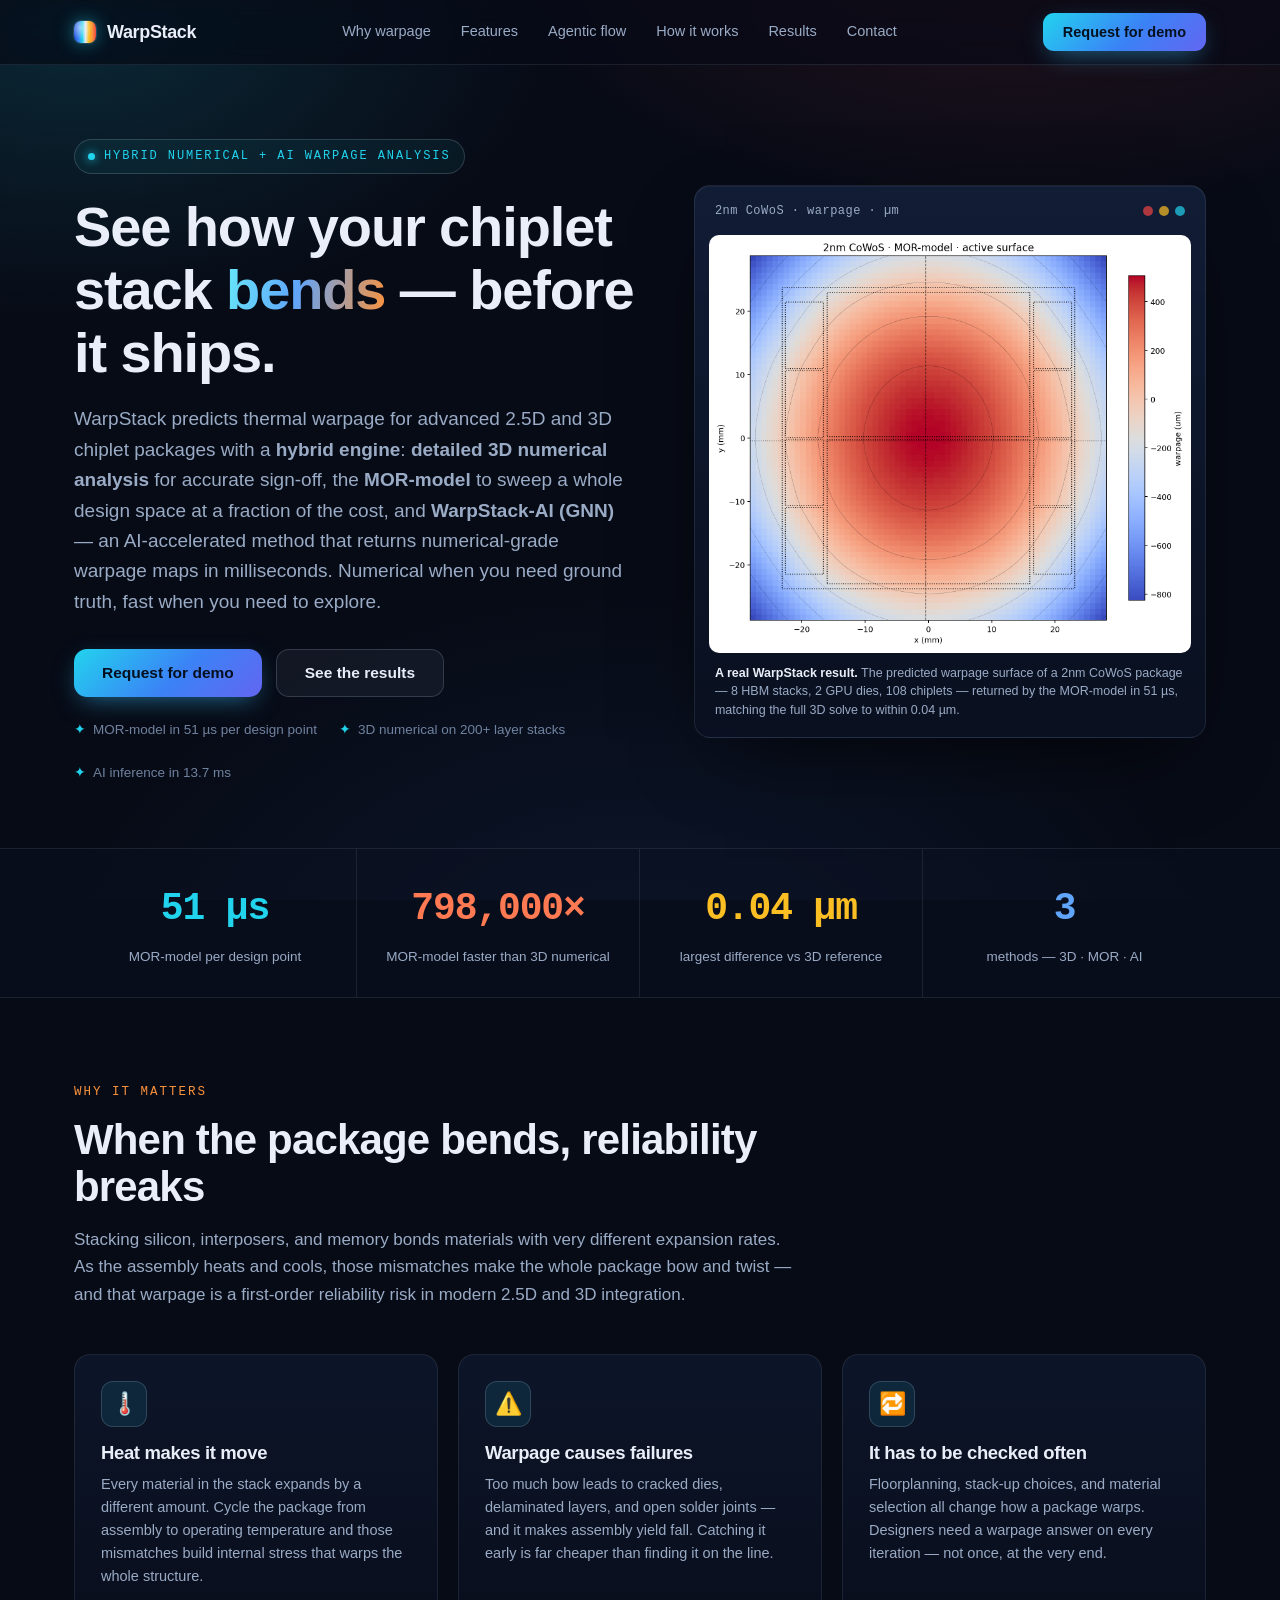
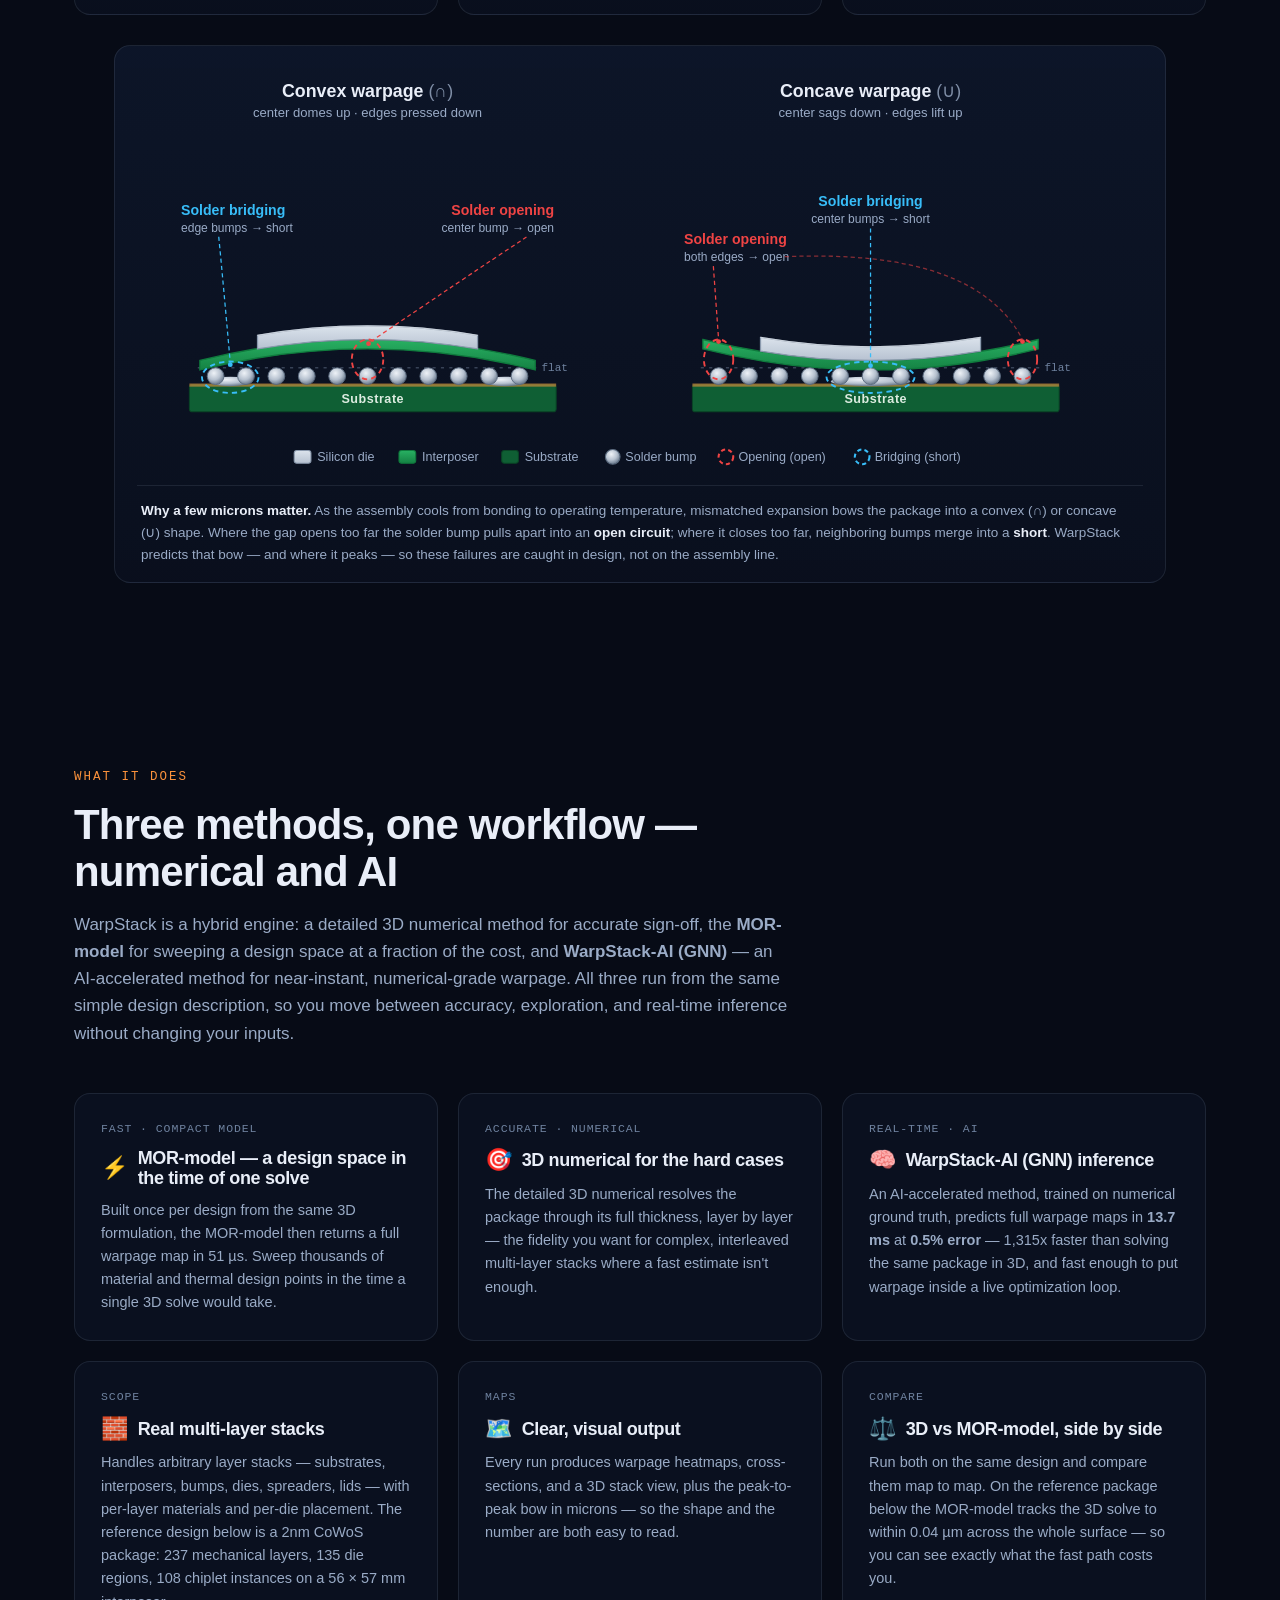
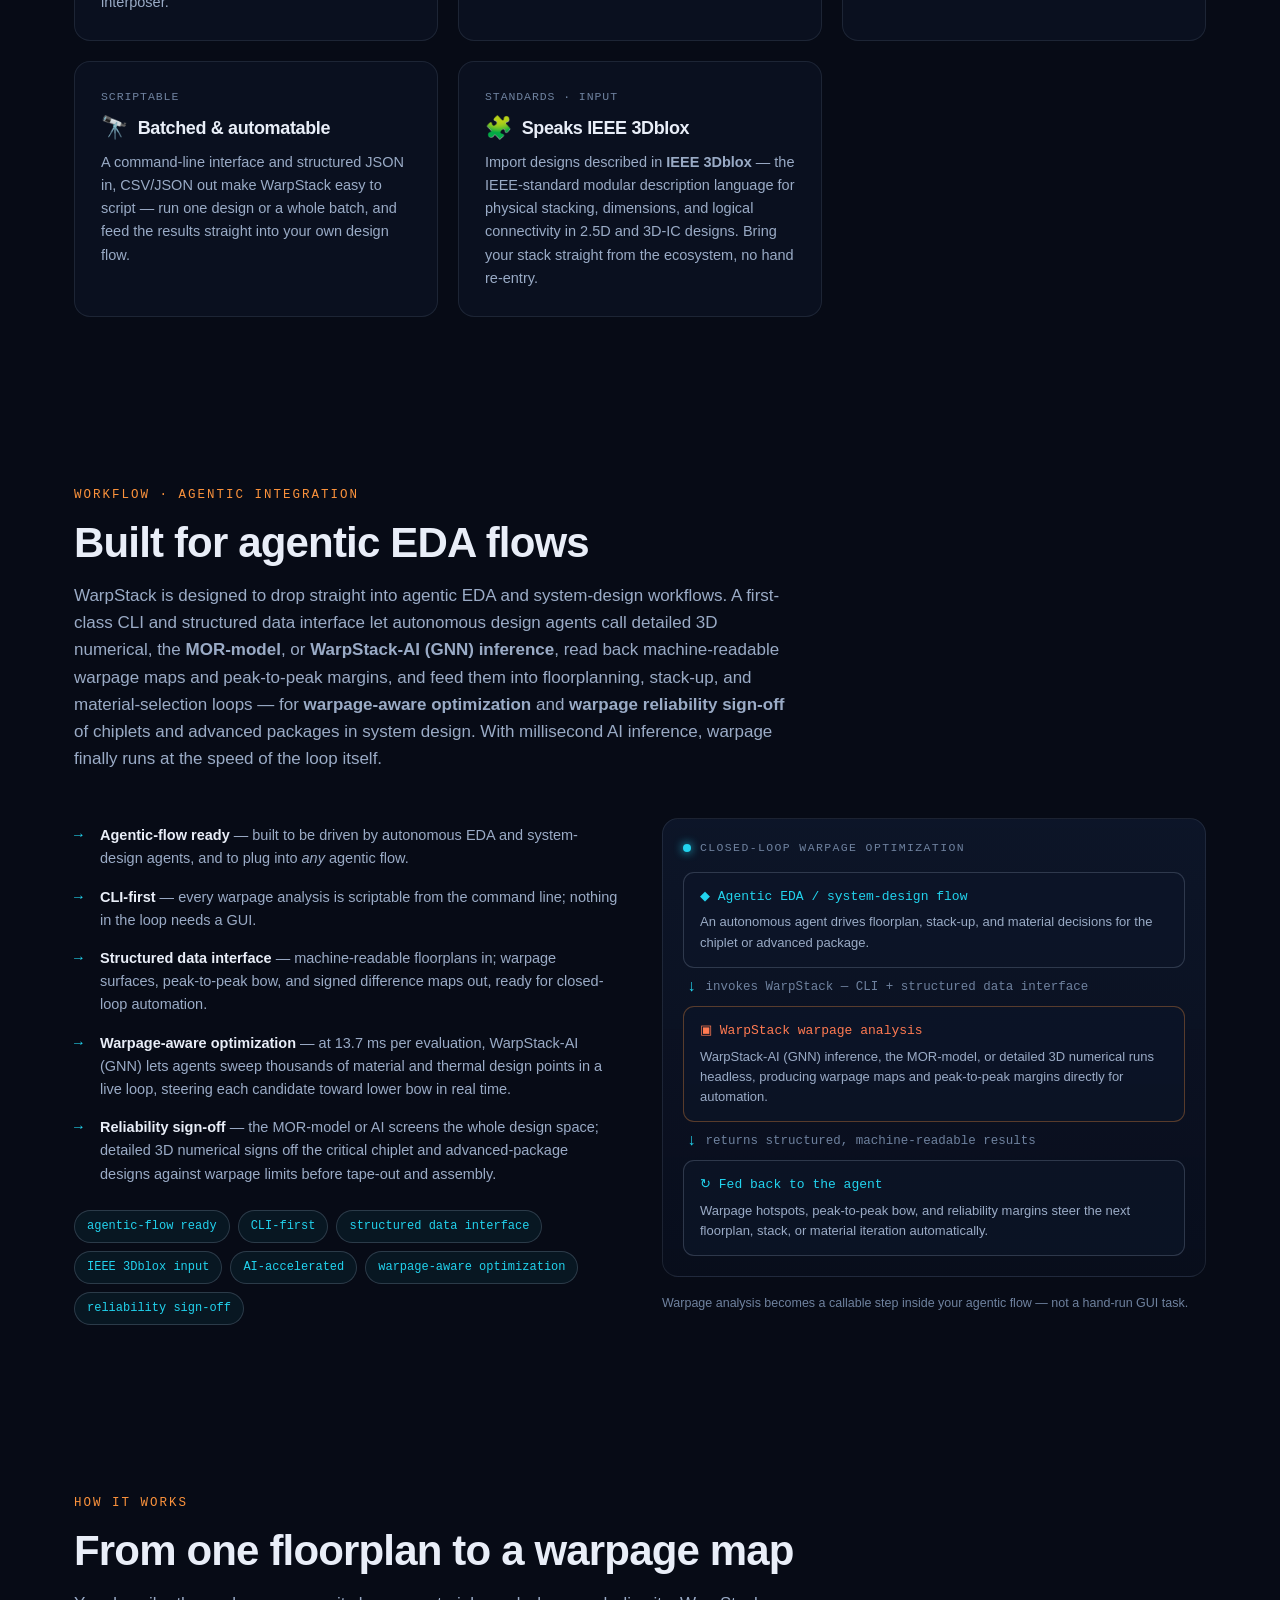
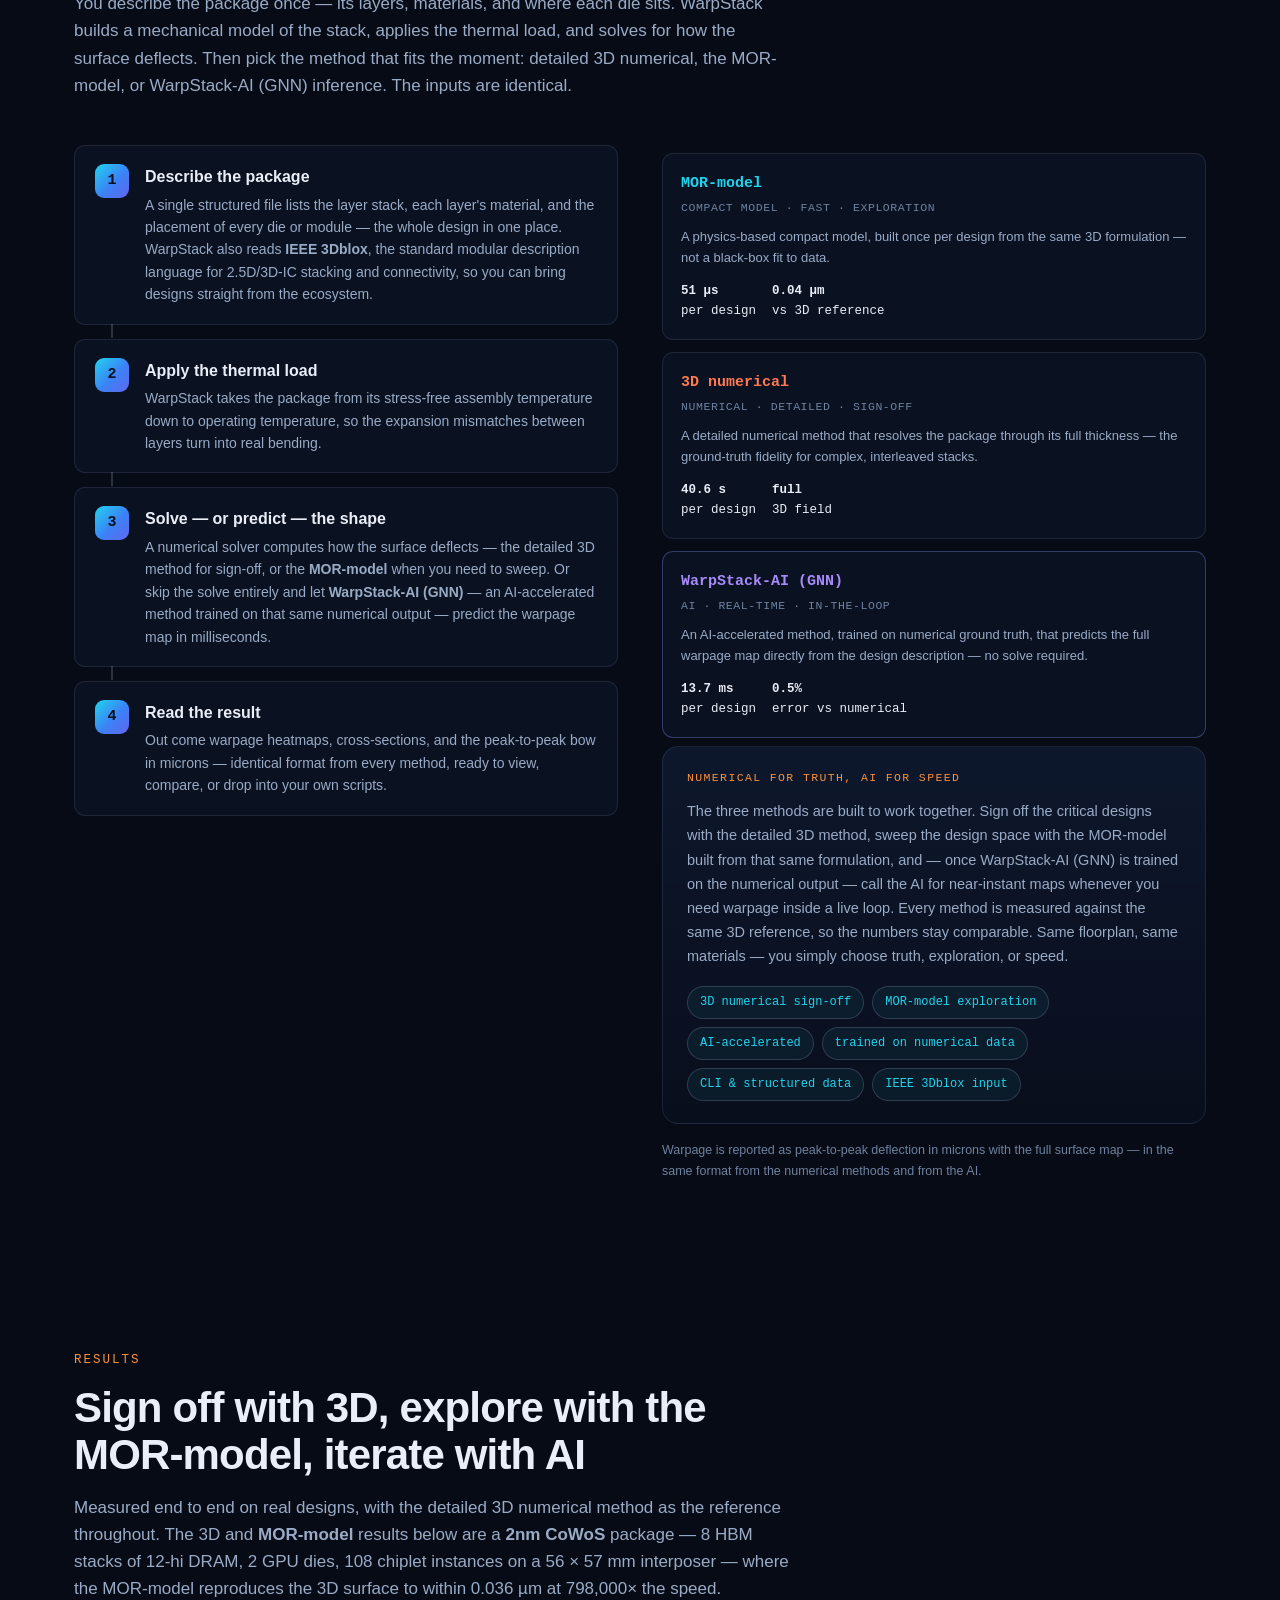
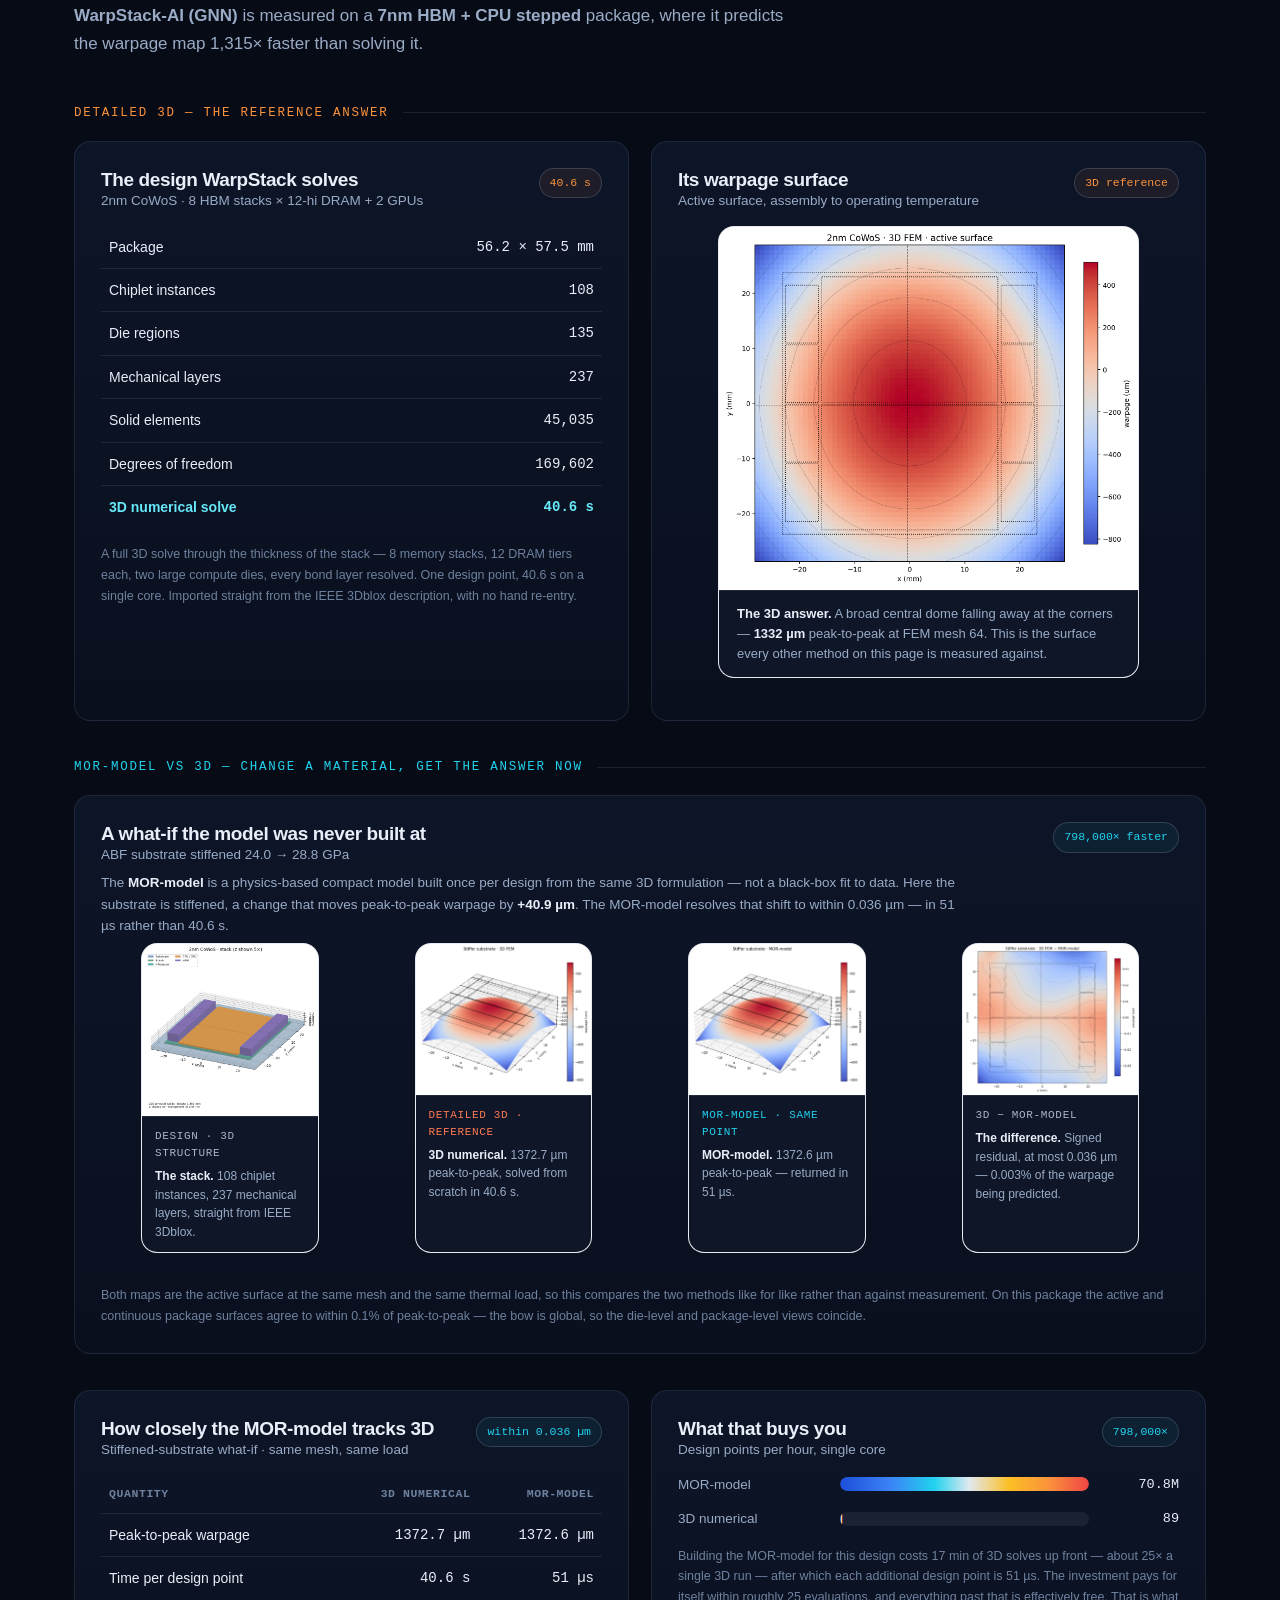
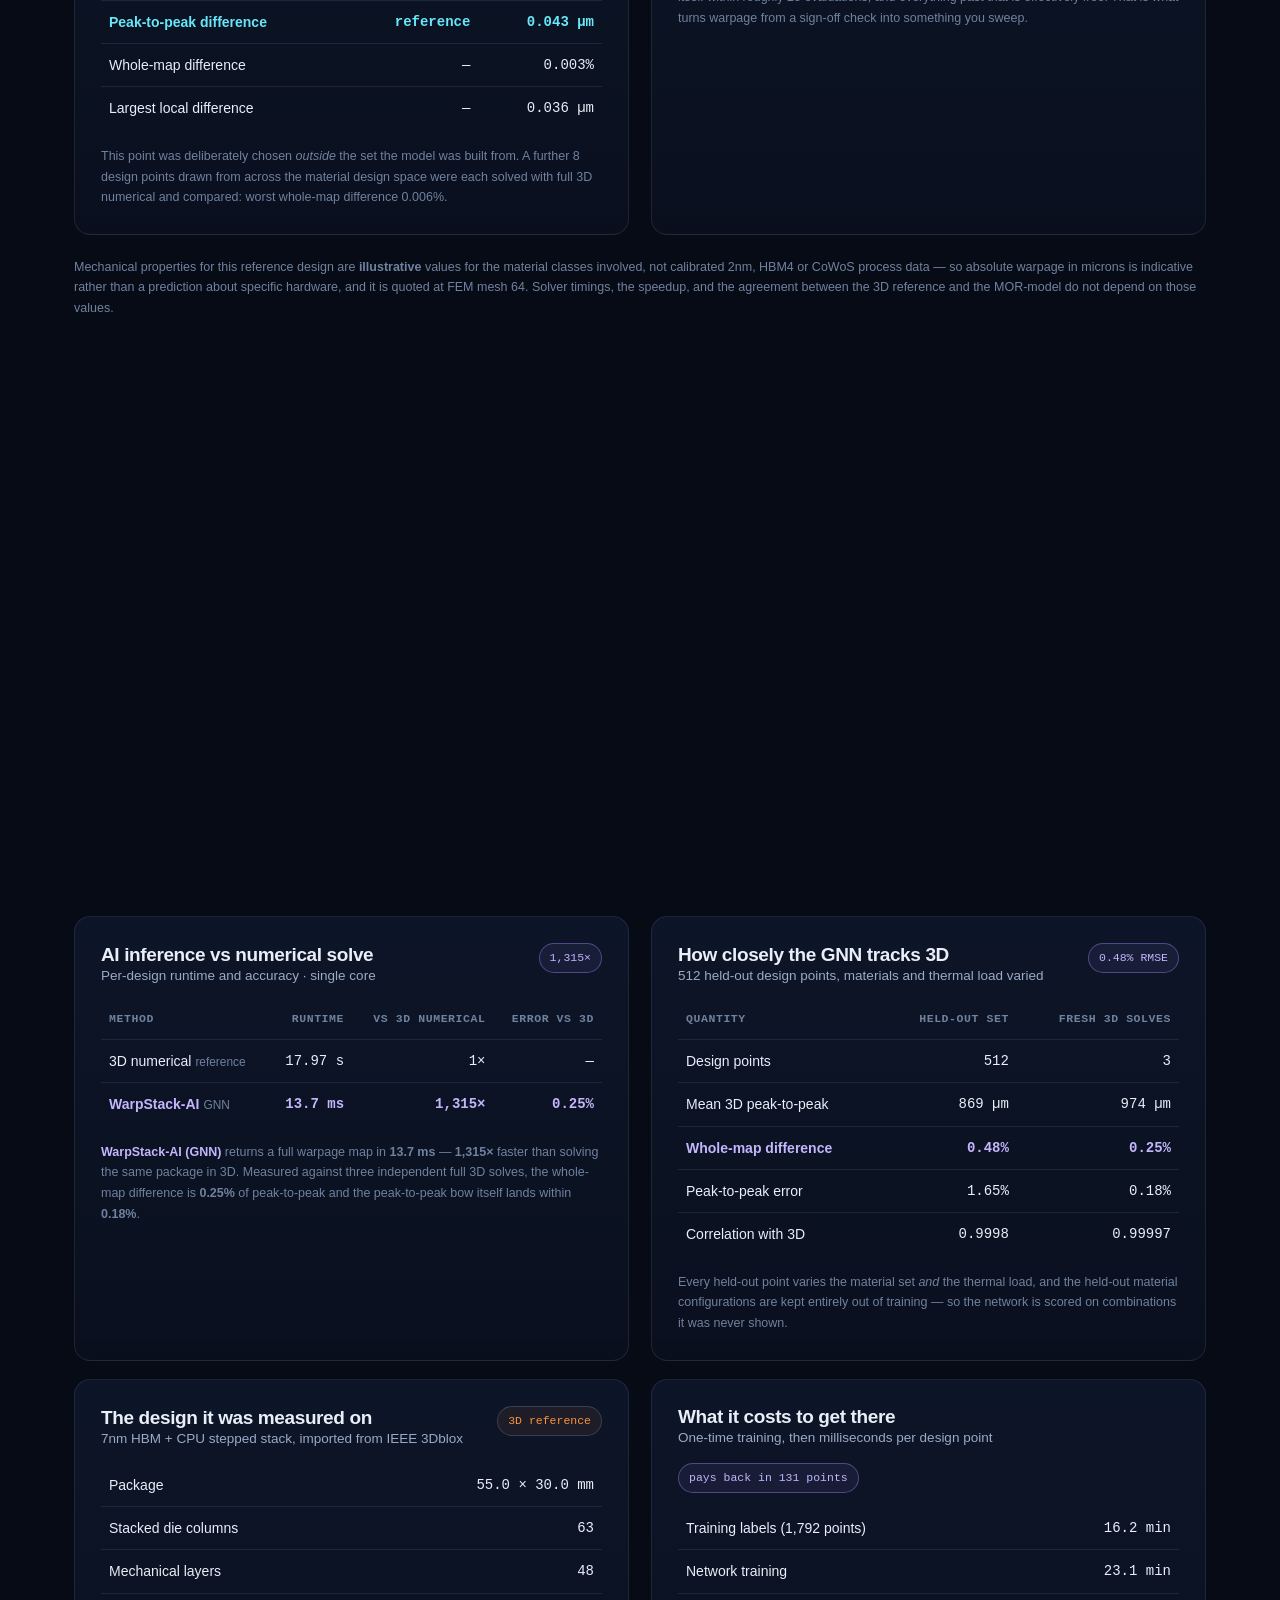
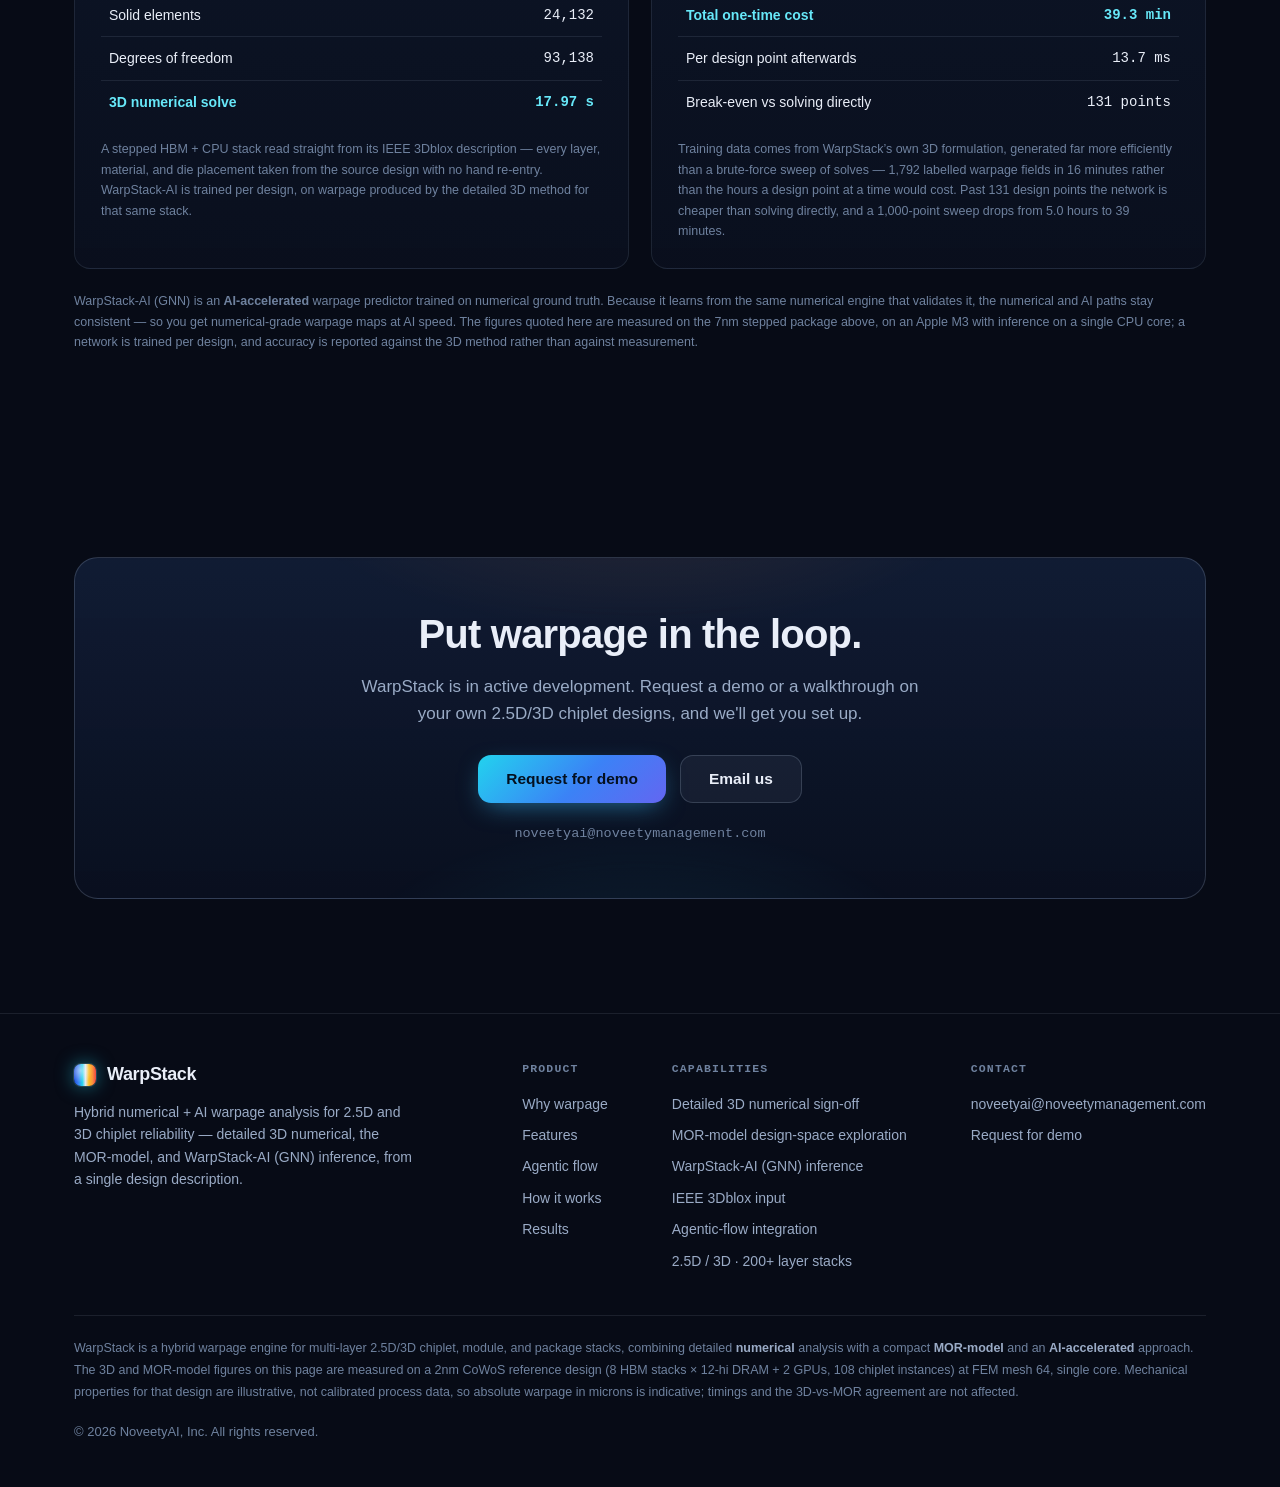
==== index.html @ b6e3a360 "add new GCN/GNN results" ====
<!DOCTYPE html>
<html lang="en">
<head>
<meta charset="UTF-8" />
<meta name="viewport" content="width=device-width, initial-scale=1.0" />
<title>WarpStack — Hybrid Numerical + AI Warpage Analysis for 2.5D/3D Chiplets</title>
<meta name="description" content="WarpStack is a hybrid warpage analysis engine for 2.5D/3D chiplet packages: detailed 3D numerical sign-off, the MOR-model for design-space exploration at a fraction of the cost, and WarpStack-AI (GNN) — an AI-accelerated method that returns numerical-grade warpage maps in ~14 ms, 1,315x faster than solving in 3D." />
<meta property="og:title" content="WarpStack — Hybrid Numerical + AI Warpage Analysis for 2.5D/3D Chiplets" />
<meta property="og:description" content="Accurate 3D numerical sign-off, the MOR-model for fast design-space exploration, and WarpStack-AI (GNN) inference in ~14 ms at 0.5% numerical-grade accuracy — one hybrid warpage engine." />
<meta property="og:type" content="website" />
<style>
  :root{
    --bg:#070b16; --bg-2:#0a1020; --surface:#0e1628; --surface-2:#13203b;
    --border:rgba(148,163,184,.14); --border-strong:rgba(148,163,184,.26);
    --text:#e9eef8; --muted:#9aabc6; --muted-2:#6f829f;
    --cyan:#22d3ee; --blue:#3b82f6; --indigo:#6366f1;
    --amber:#fbbf24; --orange:#fb923c; --red:#ef4444;
    --warp:linear-gradient(90deg,#1d4ed8 0%,#3b82f6 20%,#22d3ee 38%,#e2e8f0 52%,#fbbf24 68%,#fb923c 84%,#ef4444 100%);
    --accent-grad:linear-gradient(135deg,#22d3ee 0%,#3b82f6 55%,#6366f1 100%);
    --radius:16px; --radius-sm:11px;
    --mono:ui-monospace,SFMono-Regular,"SF Mono",Menlo,Consolas,monospace;
    --sans:-apple-system,BlinkMacSystemFont,"Segoe UI",Roboto,Inter,Helvetica,Arial,sans-serif;
    --maxw:1180px;
  }
  *{box-sizing:border-box}
  html{scroll-behavior:smooth}
  body{
    margin:0; background:var(--bg); color:var(--text);
    font-family:var(--sans); line-height:1.6; -webkit-font-smoothing:antialiased;
    overflow-x:hidden;
  }
  body::before{
    content:""; position:fixed; inset:0; z-index:-2; pointer-events:none;
    background:
      radial-gradient(900px 480px at 80% -8%, rgba(239,68,68,.14), transparent 60%),
      radial-gradient(820px 520px at 6% 2%, rgba(34,211,238,.15), transparent 58%),
      radial-gradient(1000px 700px at 50% 112%, rgba(59,130,246,.10), transparent 60%),
      var(--bg);
  }
  a{color:inherit; text-decoration:none}
  h1,h2,h3{line-height:1.12; margin:0; letter-spacing:-.02em; font-weight:700}
  p{margin:0}
  .wrap{max-width:var(--maxw); margin:0 auto; padding:0 24px}
  .mono{font-family:var(--mono)}
  .grad-text{
    background:linear-gradient(100deg,#67e8f9 0%,#60a5fa 45%,#fb923c 100%);
    -webkit-background-clip:text; background-clip:text; color:transparent;
  }

  /* ---------- NAV ---------- */
  header.nav{
    position:sticky; top:0; z-index:50;
    backdrop-filter:saturate(140%) blur(12px);
    background:rgba(7,11,22,.72);
    border-bottom:1px solid var(--border);
  }
  .nav-inner{display:flex; align-items:center; justify-content:space-between; height:64px}
  .brand{display:flex; align-items:center; gap:11px; font-weight:700; font-size:18px; letter-spacing:-.02em}
  .brand .dot{
    width:22px; height:22px; border-radius:7px; background:var(--warp);
    box-shadow:0 0 0 1px rgba(255,255,255,.12), 0 0 18px rgba(34,211,238,.5);
    position:relative; overflow:hidden;
  }
  .brand .dot::after{content:""; position:absolute; inset:0; background:radial-gradient(circle at 30% 30%, rgba(255,255,255,.5), transparent 55%)}
  .nav-links{display:flex; gap:30px; align-items:center}
  .nav-links a{color:var(--muted); font-size:14.5px; font-weight:500; transition:color .15s}
  .nav-links a:hover{color:var(--text)}
  .nav-cta{display:flex; align-items:center; gap:14px}
  .btn{
    display:inline-flex; align-items:center; gap:9px; cursor:pointer; border:none;
    font-family:var(--sans); font-weight:600; font-size:14.5px; line-height:1;
    padding:12px 20px; border-radius:11px; transition:transform .12s ease, box-shadow .2s ease, background .2s;
    white-space:nowrap;
  }
  .btn-primary{background:var(--accent-grad); color:#04101f; box-shadow:0 8px 26px -8px rgba(56,189,248,.6)}
  .btn-primary:hover{transform:translateY(-2px); box-shadow:0 14px 34px -8px rgba(56,189,248,.7)}
  .btn-ghost{background:rgba(148,163,184,.08); color:var(--text); border:1px solid var(--border-strong)}
  .btn-ghost:hover{background:rgba(148,163,184,.16); transform:translateY(-2px)}
  .btn-lg{padding:15px 28px; font-size:15.5px; border-radius:13px}
  .nav-toggle{display:none; background:none; border:none; color:var(--text); cursor:pointer; padding:6px}

  /* ---------- HERO ---------- */
  .hero{position:relative; padding:74px 0 64px}
  .hero-grid{display:grid; grid-template-columns:1.05fr .95fr; gap:54px; align-items:center}
  .eyebrow{
    display:inline-flex; align-items:center; gap:9px; font-family:var(--mono); font-size:12px;
    letter-spacing:.16em; text-transform:uppercase; color:var(--cyan);
    padding:7px 13px; border:1px solid var(--border-strong); border-radius:100px;
    background:rgba(34,211,238,.06);
  }
  .eyebrow .pulse{width:7px; height:7px; border-radius:50%; background:var(--cyan); box-shadow:0 0 10px var(--cyan); animation:pulse 1.8s infinite}
  @keyframes pulse{0%,100%{opacity:1}50%{opacity:.35}}
  .hero h1{font-size:clamp(34px,5.2vw,56px); margin:22px 0 0}
  .hero p.lead{color:var(--muted); font-size:clamp(16px,1.7vw,19px); margin-top:20px; max-width:560px}
  .hero-cta{display:flex; gap:14px; margin-top:32px; flex-wrap:wrap}
  .hero-sub{margin-top:22px; display:flex; gap:22px; flex-wrap:wrap; color:var(--muted-2); font-size:13.5px}
  .hero-sub span{display:inline-flex; align-items:center; gap:7px}
  .check{color:var(--cyan)}

  /* ---------- HERO VISUAL ---------- */
  .viz-card{
    position:relative; border:1px solid var(--border); border-radius:var(--radius);
    background:linear-gradient(180deg,rgba(19,32,59,.85),rgba(10,16,32,.9));
    box-shadow:0 30px 80px -30px rgba(0,0,0,.8), inset 0 1px 0 rgba(255,255,255,.04);
    padding:14px; overflow:hidden;
  }
  .viz-head{display:flex; align-items:center; justify-content:space-between; margin-bottom:12px; padding:2px 6px}
  .viz-title{font-family:var(--mono); font-size:12px; color:var(--muted); letter-spacing:.04em}
  .viz-dots{display:flex; gap:6px}
  .viz-dots i{width:10px; height:10px; border-radius:50%; display:inline-block; opacity:.7}
  .viz-dots i:nth-child(1){background:#ef4444}.viz-dots i:nth-child(2){background:#fbbf24}.viz-dots i:nth-child(3){background:#22d3ee}
  .viz-card img{display:block; width:100%; height:auto; border-radius:10px; background:#f5f7fb}
  .viz-cap{font-size:12.5px; color:var(--muted); padding:11px 6px 3px; line-height:1.5}
  .viz-cap b{color:var(--text)}

  /* ---------- STATS STRIP ---------- */
  .stats{border-top:1px solid var(--border); border-bottom:1px solid var(--border); background:rgba(10,16,32,.5)}
  .stats-grid{display:grid; grid-template-columns:repeat(4,1fr); gap:0}
  .stat{padding:30px 22px; text-align:center; border-right:1px solid var(--border)}
  .stat:last-child{border-right:none}
  .stat .num{font-family:var(--mono); font-size:clamp(26px,3.4vw,38px); font-weight:700; letter-spacing:-.03em}
  .stat .num.c1{color:#22d3ee}.stat .num.c2{color:#ff7a52}.stat .num.c3{color:#fbbf24}.stat .num.c4{color:#60a5fa}
  .stat .lbl{color:var(--muted); font-size:13.5px; margin-top:6px}

  /* ---------- SECTIONS ---------- */
  section{padding:84px 0}
  .sec-head{max-width:720px; margin-bottom:46px}
  .kicker{font-family:var(--mono); font-size:12.5px; letter-spacing:.16em; text-transform:uppercase; color:var(--orange)}
  .sec-head h2{font-size:clamp(28px,3.6vw,42px); margin-top:14px}
  .sec-head p{color:var(--muted); font-size:17px; margin-top:16px}

  /* problem cards */
  .cards-3{display:grid; grid-template-columns:repeat(3,1fr); gap:20px}
  .card{
    border:1px solid var(--border); border-radius:var(--radius); padding:26px;
    background:linear-gradient(180deg,rgba(19,32,59,.5),rgba(12,19,36,.5)); transition:border-color .2s, transform .2s;
  }
  .card:hover{border-color:var(--border-strong); transform:translateY(-3px)}
  .card .ic{
    width:46px; height:46px; border-radius:12px; display:grid; place-items:center; margin-bottom:16px;
    background:rgba(34,211,238,.1); border:1px solid var(--border-strong); font-size:22px;
  }
  .card h3{font-size:18.5px}
  .card p{color:var(--muted); font-size:14.5px; margin-top:9px}

  /* feature grid */
  .features{display:grid; grid-template-columns:repeat(3,1fr); gap:20px}
  .feat{border:1px solid var(--border); border-radius:var(--radius); padding:26px; background:rgba(14,22,40,.55); position:relative; overflow:hidden}
  .feat::before{content:""; position:absolute; top:0; left:0; right:0; height:2px; background:var(--warp); opacity:0; transition:opacity .25s}
  .feat:hover::before{opacity:.85}
  .feat:hover{border-color:var(--border-strong)}
  .feat .tag{font-family:var(--mono); font-size:11.5px; color:var(--muted-2); letter-spacing:.08em}
  .feat h3{font-size:18px; margin-top:10px; display:flex; align-items:center; gap:10px}
  .feat p{color:var(--muted); font-size:14.5px; margin-top:10px}
  .feat .emoji{font-size:22px}

  /* technology */
  .tech-grid{display:grid; grid-template-columns:1fr 1fr; gap:44px; align-items:start}
  .pipe{display:flex; flex-direction:column; gap:14px}
  .pipe-step{
    display:flex; gap:16px; align-items:flex-start; padding:18px 20px; border:1px solid var(--border);
    border-radius:var(--radius-sm); background:rgba(14,22,40,.6); position:relative;
  }
  .pipe-step .n{
    flex:none; width:34px; height:34px; border-radius:9px; display:grid; place-items:center;
    font-family:var(--mono); font-weight:700; font-size:15px; color:#04101f; background:var(--accent-grad);
  }
  .pipe-step h4{margin:0 0 4px; font-size:16px}
  .pipe-step p{color:var(--muted); font-size:14px}
  .pipe-step::after{content:""; position:absolute; left:36px; bottom:-14px; width:2px; height:14px; background:var(--border-strong)}
  .pipe-step:last-child::after{display:none}
  .twocard{display:grid; grid-template-columns:1fr 1fr; gap:14px; margin-top:8px}
  .threecard{display:flex; flex-direction:column; gap:12px; margin-top:8px}
  .solver.ai{border-color:rgba(139,147,248,.32)}
  .solver.ai .nm{color:#a78bfa}
  .solver{border:1px solid var(--border); border-radius:var(--radius-sm); padding:18px; background:rgba(14,22,40,.6)}
  .solver .nm{font-family:var(--mono); font-weight:700; font-size:15px}
  .solver.fast .nm{color:#22d3ee}.solver.acc .nm{color:#ff7a52}
  .solver .role{font-size:11.5px; color:var(--muted-2); font-family:var(--mono); letter-spacing:.05em; text-transform:uppercase; margin-top:3px}
  .solver p{color:var(--muted); font-size:13px; margin-top:10px}
  .solver .kv{margin-top:12px; display:flex; gap:16px; font-family:var(--mono); font-size:12.5px}
  .solver .kv b{color:var(--text)}
  .solver .paren{color:var(--muted-2); font-weight:400; font-size:.82em}
  .eqbox{
    margin-top:8px; border:1px solid var(--border); border-radius:var(--radius); padding:22px 24px;
    background:linear-gradient(180deg,rgba(19,32,59,.6),rgba(10,16,32,.7));
  }
  .eqbox .label{font-family:var(--mono); font-size:11.5px; letter-spacing:.12em; text-transform:uppercase; color:var(--orange)}
  .eqbox .why{color:var(--muted); font-size:14.5px; line-height:1.66; margin:12px 0 2px}
  .chips{display:flex; flex-wrap:wrap; gap:8px; margin-top:18px}
  .chip{font-family:var(--mono); font-size:12px; color:var(--cyan); border:1px solid var(--border-strong); border-radius:100px; padding:6px 12px; background:rgba(34,211,238,.06)}
  .note{color:var(--muted-2); font-size:12.5px; margin-top:16px; line-height:1.65}

  /* agentic flow */
  .flowpts{list-style:none; padding:0; margin:6px 0 0; display:flex; flex-direction:column; gap:15px}
  .flowpts li{position:relative; padding-left:26px; color:var(--muted); font-size:14.5px; line-height:1.6}
  .flowpts li::before{content:"→"; position:absolute; left:0; top:0; color:var(--cyan); font-family:var(--mono)}
  .flowpts li b{color:var(--text)}
  .floloop{border:1px solid var(--border); border-radius:var(--radius); padding:20px; background:linear-gradient(180deg,rgba(19,32,59,.5),rgba(10,16,32,.6))}
  .floloop-head{font-family:var(--mono); font-size:11.5px; letter-spacing:.12em; text-transform:uppercase; color:var(--muted-2); display:flex; align-items:center; gap:9px; margin-bottom:14px}
  .loopdot{width:8px; height:8px; border-radius:50%; background:var(--cyan); box-shadow:0 0 10px var(--cyan); flex:none}
  .flonode{border:1px solid var(--border-strong); border-radius:var(--radius-sm); padding:14px 16px; background:rgba(14,22,40,.7)}
  .flonode .ft{font-family:var(--mono); font-size:13px; color:var(--cyan)}
  .flonode.engine{border-color:rgba(251,146,60,.32)}
  .flonode.engine .ft{color:#ff7a52}
  .flonode .fd{color:var(--muted); font-size:13px; margin-top:5px; line-height:1.55}
  .floarrow{display:flex; align-items:center; gap:9px; padding:9px 0 9px 4px; color:var(--muted-2); font-size:12.5px; font-family:var(--mono)}
  .floarrow .ax{color:var(--cyan); font-size:16px; line-height:1}

  /* results */
  .res-group{margin-bottom:36px}
  .res-label{font-family:var(--mono); font-size:12.5px; letter-spacing:.14em; text-transform:uppercase; color:var(--cyan); display:flex; align-items:center; gap:14px; margin:0 0 18px}
  .res-label::after{content:""; flex:1; height:1px; background:var(--border)}
  .res-label.warm{color:var(--orange)}
  .res-label.ai{color:#a78bfa}
  table.data tr.ai td{color:#c4b5fd; font-weight:700}
  .res-grid{display:grid; grid-template-columns:1fr 1fr; gap:22px}
  .panel{
    border:1px solid var(--border); border-radius:var(--radius); padding:26px;
    background:linear-gradient(180deg,rgba(19,32,59,.5),rgba(12,19,36,.55));
  }
  .panel.full{grid-column:1/-1}
  .panel{min-width:0}
  .panel .phead{display:flex; align-items:baseline; justify-content:space-between; gap:14px; margin-bottom:6px; flex-wrap:wrap}
  .panel h3{font-size:19px}
  .panel .psub{color:var(--muted); font-size:13.5px}
  .badge{font-family:var(--mono); font-size:11.5px; padding:5px 10px; border-radius:100px; border:1px solid var(--border-strong); color:var(--cyan); background:rgba(34,211,238,.06); white-space:nowrap}
  .badge.warn{color:var(--orange); background:rgba(251,146,60,.07)}
  .badge.ai{color:#c4b5fd; border-color:rgba(167,139,250,.4); background:rgba(167,139,250,.08)}
  table.data{width:100%; border-collapse:collapse; margin-top:14px; font-size:14px}
  table.data th,table.data td{text-align:left; padding:10px 8px; border-bottom:1px solid var(--border)}
  table.data th{color:var(--muted-2); font-weight:600; font-family:var(--mono); font-size:11.5px; letter-spacing:.05em; text-transform:uppercase}
  table.data td.mono{font-family:var(--mono)}
  table.data td.r,table.data th.r{text-align:right}
  table.data tr:last-child td{border-bottom:none}
  table.data tr.win td{color:#67e8f9; font-weight:700}
  .muted-tag{color:var(--muted-2); font-weight:400; font-size:.85em}
  .bars{margin-top:8px}
  .bar-row{display:grid; grid-template-columns:150px 1fr 78px; align-items:center; gap:12px; margin:13px 0}
  .bar-row .blab{font-size:13.5px; color:var(--muted)}
  .bar-track{height:14px; border-radius:8px; background:rgba(148,163,184,.1); overflow:hidden}
  .bar-fill{height:100%; border-radius:8px; background:var(--warp); transform-origin:left; transform:scaleX(0); transition:transform 1.1s cubic-bezier(.2,.7,.2,1)}
  .bar-row .bval{font-family:var(--mono); font-size:13.5px; text-align:right; color:var(--text)}

  /* figures (real result images) */
  .fig{border:1px solid var(--border); border-radius:var(--radius); overflow:hidden; background:#f5f7fb; margin-top:22px}
  .fig img{display:block; width:100%; height:auto; background:#f5f7fb}
  .fig figcaption{padding:13px 18px; color:var(--muted); font-size:13px; border-top:1px solid var(--border); line-height:1.55; background:var(--surface)}
  .fig figcaption b{color:var(--text)}
  .figscroll{overflow-x:auto; overscroll-behavior-x:contain; -webkit-overflow-scrolling:touch}
  .figscroll img{min-width:660px}
  .figscroll::-webkit-scrollbar{height:8px}
  .figscroll::-webkit-scrollbar-thumb{background:rgba(120,140,170,.45); border-radius:100px}
  .fig-2{display:grid; grid-template-columns:1fr 1fr; gap:18px}
  .fig-3{display:grid; grid-template-columns:repeat(3,1fr); gap:18px; margin-top:6px}
  .fig-3 .fig{margin-top:0}
  .fig-3 figcaption{font-size:12.5px; padding:12px 14px}
  .fig-4{display:grid; grid-template-columns:repeat(4,1fr); gap:16px; margin-top:6px}
  .fig-4 .fig{margin-top:0; display:flex; flex-direction:column}
  .fig-4 .fig figcaption{flex:1}
  .fig-4 figcaption{font-size:12px; padding:11px 13px}
  .figtag.fst{color:#a9b6cc}
  @media(max-width:900px){.fig-4{grid-template-columns:repeat(2,1fr)}}
  @media(max-width:520px){.fig-4{grid-template-columns:1fr}}
  .warpfig{border:1px solid var(--border); border-radius:var(--radius); padding:20px 22px 6px; margin-top:30px;
    background:linear-gradient(180deg,rgba(19,32,59,.5),rgba(12,19,36,.55))}
  .warpfig svg{display:block; width:100%; height:auto}
  .warpfig figcaption{color:var(--muted); font-size:13.5px; line-height:1.62; padding:14px 4px 10px; border-top:1px solid var(--border); margin-top:8px}
  .warpfig figcaption b{color:var(--text)}
  .figtag{font-family:var(--mono); font-size:11px; letter-spacing:.06em; text-transform:uppercase; display:block; margin-bottom:5px}
  .figtag.f2d{color:#22d3ee}.figtag.f3d{color:#ff7a52}.figtag.fai{color:#a78bfa}
  @media(max-width:860px){.fig-3{grid-template-columns:1fr}}
  @media(max-width:640px){.fig-2{grid-template-columns:1fr}}

  /* CTA */
  .cta-band{
    border:1px solid var(--border-strong); border-radius:24px; padding:54px 44px; text-align:center; position:relative; overflow:hidden;
    background:linear-gradient(180deg,rgba(19,32,59,.8),rgba(10,16,32,.92));
  }
  .cta-band::before{content:""; position:absolute; inset:0; z-index:0; opacity:.5;
    background:radial-gradient(600px 240px at 50% -20%, rgba(251,146,60,.2), transparent 60%),radial-gradient(500px 240px at 50% 120%, rgba(34,211,238,.18), transparent 60%)}
  .cta-band>*{position:relative; z-index:1}
  .cta-band h2{font-size:clamp(28px,3.6vw,40px)}
  .cta-band p{color:var(--muted); font-size:17px; margin:16px auto 28px; max-width:560px}
  .cta-btns{display:flex; gap:14px; justify-content:center; flex-wrap:wrap}
  .cta-meta{margin-top:20px; color:var(--muted-2); font-size:13.5px; font-family:var(--mono)}

  /* footer */
  footer{border-top:1px solid var(--border); padding:46px 0 40px; margin-top:30px}
  .foot-grid{display:flex; justify-content:space-between; gap:30px; flex-wrap:wrap; align-items:flex-start}
  .foot-brand{max-width:340px}
  .foot-brand p{color:var(--muted); font-size:14px; margin-top:12px}
  .foot-cols{display:flex; gap:64px; flex-wrap:wrap}
  .foot-col h5{font-family:var(--mono); font-size:11.5px; letter-spacing:.1em; text-transform:uppercase; color:var(--muted-2); margin:0 0 14px}
  .foot-col a,.foot-col span{display:block; color:var(--muted); font-size:14px; margin-bottom:9px; transition:color .15s}
  .foot-col a:hover{color:var(--text)}
  .cite{margin-top:34px; padding-top:22px; border-top:1px solid var(--border); color:var(--muted-2); font-size:12.5px; line-height:1.75}
  .cite b{color:var(--muted)}
  .copyright{margin-top:18px; color:var(--muted-2); font-size:13px}

  /* reveal */
  .reveal{opacity:0; transform:translateY(18px); transition:opacity .6s ease, transform .6s ease}
  .reveal.in{opacity:1; transform:none}

  /* responsive */
  @media(max-width:900px){
    .hero-grid{grid-template-columns:1fr; gap:38px}
    .tech-grid{grid-template-columns:1fr; gap:30px}
    .stats-grid{grid-template-columns:repeat(2,1fr)}
    .stat:nth-child(2){border-right:none}
    .stat:nth-child(1),.stat:nth-child(2){border-bottom:1px solid var(--border)}
    .cards-3,.features,.res-grid{grid-template-columns:1fr}
    .nav-links{display:none}
    .nav-links.open{display:flex; position:absolute; top:64px; left:0; right:0; flex-direction:column; gap:0; background:rgba(8,12,24,.98); border-bottom:1px solid var(--border); padding:8px 0}
    .nav-links.open a{padding:13px 24px}
    .nav-toggle{display:block}
    section{padding:62px 0}
  }
  @media(max-width:560px){
    .stats-grid{grid-template-columns:1fr}
    .stat{border-right:none; border-bottom:1px solid var(--border)}
    .bar-row{grid-template-columns:110px 1fr 62px}
    .cta-band{padding:38px 22px}
  }
</style>
</head>
<body>

<!-- ============ NAV ============ -->
<header class="nav">
  <div class="wrap nav-inner">
    <a class="brand" href="#top"><span class="dot"></span>WarpStack</a>
    <nav class="nav-links" id="navlinks">
      <a href="#why">Why warpage</a>
      <a href="#features">Features</a>
      <a href="#agentic">Agentic flow</a>
      <a href="#technology">How it works</a>
      <a href="#results">Results</a>
      <a href="#contact">Contact</a>
    </nav>
    <div class="nav-cta">
      <a class="btn btn-primary" href="#contact">Request for demo</a>
      <button class="nav-toggle" id="navtoggle" aria-label="Menu">
        <svg width="24" height="24" viewBox="0 0 24 24" fill="none" stroke="currentColor" stroke-width="2"><path d="M3 6h18M3 12h18M3 18h18"/></svg>
      </button>
    </div>
  </div>
</header>

<a id="top"></a>

<!-- ============ HERO ============ -->
<section class="hero">
  <div class="wrap hero-grid">
    <div>
      <span class="eyebrow"><span class="pulse"></span>Hybrid numerical + AI warpage analysis</span>
      <h1>See how your chiplet stack <span class="grad-text">bends</span> — before it ships.</h1>
      <p class="lead">WarpStack predicts thermal warpage for advanced 2.5D and 3D chiplet packages with a <b>hybrid engine</b>: <b>detailed 3D numerical analysis</b> for accurate sign-off, the <b>MOR-model</b> to sweep a whole design space at a fraction of the cost, and <b>WarpStack-AI (GNN)</b> — an AI-accelerated method that returns numerical-grade warpage maps in milliseconds. Numerical when you need ground truth, fast when you need to explore.</p>
      <div class="hero-cta">
        <a class="btn btn-primary btn-lg" href="#contact">Request for demo</a>
        <a class="btn btn-ghost btn-lg" href="#results">See the results</a>
      </div>
      <div class="hero-sub">
        <span><span class="check">✦</span> MOR-model in 51 µs per design point</span>
        <span><span class="check">✦</span> 3D numerical on 200+ layer stacks</span>
        <span><span class="check">✦</span> AI inference in 13.7 ms</span>
      </div>
    </div>

    <!-- Real result visual -->
    <div class="viz-card reveal">
      <div class="viz-head">
        <span class="viz-title">2nm CoWoS · warpage · µm</span>
        <span class="viz-dots"><i></i><i></i><i></i></span>
      </div>
      <img src="assets/figs/warpage_hbm4_2nm_mor.png" alt="WarpStack warpage map of a 2nm CoWoS package — a broad central dome falling away toward the package corners, with the GPU and HBM outlines drawn" loading="eager">
      <div class="viz-cap"><b>A real WarpStack result.</b> The predicted warpage surface of a 2nm CoWoS package — 8 HBM stacks, 2 GPU dies, 108 chiplets — returned by the MOR-model in 51 µs, matching the full 3D solve to within 0.04 µm.</div>
    </div>
  </div>
</section>

<!-- ============ STATS ============ -->
<div class="stats">
  <div class="wrap stats-grid">
    <div class="stat reveal"><div class="num c1">51 µs</div><div class="lbl">MOR-model per design point</div></div>
    <div class="stat reveal"><div class="num c2">798,000×</div><div class="lbl">MOR-model faster than 3D numerical</div></div>
    <div class="stat reveal"><div class="num c3">0.04 µm</div><div class="lbl">largest difference vs 3D reference</div></div>
    <div class="stat reveal"><div class="num c4">3</div><div class="lbl">methods — 3D · MOR · AI</div></div>
  </div>
</div>

<!-- ============ WHY ============ -->
<section id="why">
  <div class="wrap">
    <div class="sec-head reveal">
      <div class="kicker">Why it matters</div>
      <h2>When the package bends, reliability breaks</h2>
      <p>Stacking silicon, interposers, and memory bonds materials with very different expansion rates. As the assembly heats and cools, those mismatches make the whole package bow and twist — and that warpage is a first-order reliability risk in modern 2.5D and 3D integration.</p>
    </div>
    <div class="cards-3">
      <div class="card reveal">
        <div class="ic">🌡️</div>
        <h3>Heat makes it move</h3>
        <p>Every material in the stack expands by a different amount. Cycle the package from assembly to operating temperature and those mismatches build internal stress that warps the whole structure.</p>
      </div>
      <div class="card reveal">
        <div class="ic">⚠️</div>
        <h3>Warpage causes failures</h3>
        <p>Too much bow leads to cracked dies, delaminated layers, and open solder joints — and it makes assembly yield fall. Catching it early is far cheaper than finding it on the line.</p>
      </div>
      <div class="card reveal">
        <div class="ic">🔁</div>
        <h3>It has to be checked often</h3>
        <p>Floorplanning, stack-up choices, and material selection all change how a package warps. Designers need a warpage answer on every iteration — not once, at the very end.</p>
      </div>
    </div>

    <!-- warpage → solder-joint failure illustration -->
    <figure class="warpfig reveal">
      <svg viewBox="0 0 960 392" xmlns="http://www.w3.org/2000/svg" role="img" aria-label="Concave and convex package warpage and the solder-joint failures they cause: opening (open circuit) and bridging (short)">
        <defs>
          <radialGradient id="wsSolder" cx="40%" cy="32%" r="72%">
            <stop offset="0%" stop-color="#eef2f7"/><stop offset="55%" stop-color="#b6c1cf"/><stop offset="100%" stop-color="#5f6f83"/>
          </radialGradient>
          <linearGradient id="wsSub" x1="0" y1="0" x2="0" y2="1">
            <stop offset="0%" stop-color="#28b062"/><stop offset="100%" stop-color="#158244"/>
          </linearGradient>
          <linearGradient id="wsDie" x1="0" y1="0" x2="0" y2="1">
            <stop offset="0%" stop-color="#dbe3ec"/><stop offset="100%" stop-color="#b7c2d1"/>
          </linearGradient>
        </defs>

        <!-- CONVEX -->
        <text x="220" y="30" text-anchor="middle" fill="#e9eef8" font-size="17" font-weight="700">Convex warpage <tspan fill="#7f8ea6" font-weight="400">(∩)</tspan></text>
        <text x="220" y="49" text-anchor="middle" fill="#9aabc6" font-size="12.5">center domes up · edges pressed down</text>
        <g transform="translate(20,54)">
          <rect x="30" y="250" width="350" height="26" rx="3" fill="#0f5f34" stroke="#0a4526"/>
          <rect x="30" y="249" width="350" height="3" fill="#c98a3c" opacity="0.7"/>
          <text x="205" y="268" text-anchor="middle" fill="#dcece0" font-size="12" font-weight="600" letter-spacing="0.5">Substrate</text>
          <line x1="38" y1="234" x2="362" y2="234" stroke="#64748b" stroke-width="1.4" stroke-dasharray="3 5" opacity="0.5"/>
          <text x="366" y="237" fill="#6f829f" font-size="10.5" font-family="ui-monospace,monospace">flat</text>
          <!-- gentle convex bow: thin interposer + wide flat die -->
          <path d="M40,236 Q200,196 360,236 L360,227 Q200,187 40,227 Z" fill="url(#wsSub)" stroke="#0f7a3d" stroke-width="1.3"/>
          <path d="M95,216 Q200,198 305,216 L305,203 Q200,185 95,203 Z" fill="url(#wsDie)" stroke="#8a99ad" stroke-width="1.2"/>
          <path d="M95,203 Q200,185 305,203" fill="none" stroke="#f4f7fb" stroke-width="1.3" opacity="0.6"/>
          <!-- solder-bump merge fillets (bridging, edges) -->
          <ellipse cx="69" cy="247" rx="20" ry="4.5" fill="url(#wsSolder)"/>
          <ellipse cx="331" cy="247" rx="20" ry="4.5" fill="url(#wsSolder)"/>
          <!-- solder bumps (small, round) -->
          <g stroke="#5b6b7f" stroke-width="0.9">
            <ellipse cx="55"  cy="242" rx="8" ry="8" fill="url(#wsSolder)"/>
            <ellipse cx="84"  cy="242" rx="8" ry="8" fill="url(#wsSolder)"/>
            <ellipse cx="113" cy="242" rx="8" ry="8" fill="url(#wsSolder)"/>
            <ellipse cx="142" cy="242" rx="8" ry="8" fill="url(#wsSolder)"/>
            <ellipse cx="171" cy="242" rx="8" ry="8" fill="url(#wsSolder)"/>
            <ellipse cx="200" cy="242" rx="8" ry="8" fill="url(#wsSolder)"/>
            <ellipse cx="229" cy="242" rx="8" ry="8" fill="url(#wsSolder)"/>
            <ellipse cx="258" cy="242" rx="8" ry="8" fill="url(#wsSolder)"/>
            <ellipse cx="287" cy="242" rx="8" ry="8" fill="url(#wsSolder)"/>
            <ellipse cx="316" cy="242" rx="8" ry="8" fill="url(#wsSolder)"/>
            <ellipse cx="345" cy="242" rx="8" ry="8" fill="url(#wsSolder)"/>
          </g>
          <!-- OPENING at center (gap under raised interposer) -->
          <ellipse cx="200" cy="226" rx="15" ry="19" fill="none" stroke="#ef4444" stroke-width="1.8" stroke-dasharray="5 4"/>
          <!-- BRIDGING at edges -->
          <ellipse cx="69" cy="243" rx="27" ry="15" fill="none" stroke="#38bdf8" stroke-width="1.8" stroke-dasharray="5 4"/>
          <!-- callout: bridging (top-left) -->
          <text x="22" y="88" fill="#38bdf8" font-size="13.5" font-weight="700">Solder bridging</text>
          <text x="22" y="104" fill="#9aabc6" font-size="11.5">edge bumps → short</text>
          <path d="M58,109 Q62,150 69,229" fill="none" stroke="#38bdf8" stroke-width="1.2" stroke-dasharray="4 3"/>
          <circle cx="69" cy="231" r="2.3" fill="#38bdf8"/>
          <!-- callout: opening (top-right) -->
          <text x="378" y="88" text-anchor="end" fill="#ef4444" font-size="13.5" font-weight="700">Solder opening</text>
          <text x="378" y="104" text-anchor="end" fill="#9aabc6" font-size="11.5">center bump → open</text>
          <path d="M203,209 Q290,150 352,109" fill="none" stroke="#ef4444" stroke-width="1.2" stroke-dasharray="4 3"/>
          <circle cx="201" cy="211" r="2.3" fill="#ef4444"/>
        </g>

        <!-- CONCAVE -->
        <text x="700" y="30" text-anchor="middle" fill="#e9eef8" font-size="17" font-weight="700">Concave warpage <tspan fill="#7f8ea6" font-weight="400">(∪)</tspan></text>
        <text x="700" y="49" text-anchor="middle" fill="#9aabc6" font-size="12.5">center sags down · edges lift up</text>
        <g transform="translate(500,54)">
          <rect x="30" y="250" width="350" height="26" rx="3" fill="#0f5f34" stroke="#0a4526"/>
          <rect x="30" y="249" width="350" height="3" fill="#c98a3c" opacity="0.7"/>
          <text x="205" y="268" text-anchor="middle" fill="#dcece0" font-size="12" font-weight="600" letter-spacing="0.5">Substrate</text>
          <line x1="38" y1="234" x2="362" y2="234" stroke="#64748b" stroke-width="1.4" stroke-dasharray="3 5" opacity="0.5"/>
          <text x="366" y="237" fill="#6f829f" font-size="10.5" font-family="ui-monospace,monospace">flat</text>
          <!-- gentle concave bow -->
          <path d="M40,216 Q200,256 360,216 L360,207 Q200,247 40,207 Z" fill="url(#wsSub)" stroke="#0f7a3d" stroke-width="1.3"/>
          <path d="M95,218 Q200,236 305,218 L305,205 Q200,223 95,205 Z" fill="url(#wsDie)" stroke="#8a99ad" stroke-width="1.2"/>
          <path d="M95,205 Q200,223 305,205" fill="none" stroke="#f4f7fb" stroke-width="1.3" opacity="0.6"/>
          <!-- solder-bump merge fillet (bridging, center) -->
          <ellipse cx="200" cy="247" rx="38" ry="4.5" fill="url(#wsSolder)"/>
          <g stroke="#5b6b7f" stroke-width="0.9">
            <ellipse cx="55"  cy="242" rx="8" ry="8" fill="url(#wsSolder)"/>
            <ellipse cx="84"  cy="242" rx="8" ry="8" fill="url(#wsSolder)"/>
            <ellipse cx="113" cy="242" rx="8" ry="8" fill="url(#wsSolder)"/>
            <ellipse cx="142" cy="242" rx="8" ry="8" fill="url(#wsSolder)"/>
            <ellipse cx="171" cy="242" rx="8" ry="8" fill="url(#wsSolder)"/>
            <ellipse cx="200" cy="242" rx="8" ry="8" fill="url(#wsSolder)"/>
            <ellipse cx="229" cy="242" rx="8" ry="8" fill="url(#wsSolder)"/>
            <ellipse cx="258" cy="242" rx="8" ry="8" fill="url(#wsSolder)"/>
            <ellipse cx="287" cy="242" rx="8" ry="8" fill="url(#wsSolder)"/>
            <ellipse cx="316" cy="242" rx="8" ry="8" fill="url(#wsSolder)"/>
            <ellipse cx="345" cy="242" rx="8" ry="8" fill="url(#wsSolder)"/>
          </g>
          <!-- BRIDGING at center -->
          <ellipse cx="200" cy="243" rx="42" ry="15" fill="none" stroke="#38bdf8" stroke-width="1.8" stroke-dasharray="5 4"/>
          <!-- OPENING at edges -->
          <ellipse cx="55" cy="226" rx="14" ry="19" fill="none" stroke="#ef4444" stroke-width="1.8" stroke-dasharray="5 4"/>
          <ellipse cx="345" cy="226" rx="14" ry="19" fill="none" stroke="#ef4444" stroke-width="1.8" stroke-dasharray="5 4"/>
          <!-- callout: bridging (top-center, over valley) -->
          <text x="200" y="80" text-anchor="middle" fill="#38bdf8" font-size="13.5" font-weight="700">Solder bridging</text>
          <text x="200" y="96" text-anchor="middle" fill="#9aabc6" font-size="11.5">center bumps → short</text>
          <path d="M200,101 L200,230" fill="none" stroke="#38bdf8" stroke-width="1.2" stroke-dasharray="4 3"/>
          <circle cx="200" cy="232" r="2.3" fill="#38bdf8"/>
          <!-- callout: opening (top-left, both edges) -->
          <text x="22" y="116" fill="#ef4444" font-size="13.5" font-weight="700">Solder opening</text>
          <text x="22" y="132" fill="#9aabc6" font-size="11.5">both edges → open</text>
          <path d="M50,137 L55,207" fill="none" stroke="#ef4444" stroke-width="1.2" stroke-dasharray="4 3"/>
          <circle cx="55" cy="209" r="2.3" fill="#ef4444"/>
          <path d="M118,128 Q300,120 345,207" fill="none" stroke="#ef4444" stroke-width="1.2" stroke-dasharray="4 3" opacity="0.55"/>
          <circle cx="345" cy="209" r="2.3" fill="#ef4444"/>
        </g>

        <!-- LEGEND -->
        <g transform="translate(0,378)" font-size="12" fill="#9aabc6">
          <rect x="150" y="-11" width="16" height="12" rx="2.5" fill="url(#wsDie)" stroke="#8a99ad"/>
          <text x="172" y="-1">Silicon die</text>
          <rect x="250" y="-11" width="16" height="12" rx="2.5" fill="url(#wsSub)" stroke="#0f7a3d"/>
          <text x="272" y="-1">Interposer</text>
          <rect x="348" y="-11" width="16" height="12" rx="2.5" fill="#0f5f34" stroke="#0a4526"/>
          <text x="370" y="-1">Substrate</text>
          <ellipse cx="454" cy="-5" rx="7" ry="7" fill="url(#wsSolder)" stroke="#5b6b7f"/>
          <text x="466" y="-1">Solder bump</text>
          <circle cx="562" cy="-5" r="7" fill="none" stroke="#ef4444" stroke-width="2" stroke-dasharray="4 3"/>
          <text x="574" y="-1">Opening (open)</text>
          <circle cx="692" cy="-5" r="7" fill="none" stroke="#38bdf8" stroke-width="2" stroke-dasharray="4 3"/>
          <text x="704" y="-1">Bridging (short)</text>
        </g>
      </svg>
      <figcaption><b>Why a few microns matter.</b> As the assembly cools from bonding to operating temperature, mismatched expansion bows the package into a convex (∩) or concave (∪) shape. Where the gap opens too far the solder bump pulls apart into an <b>open circuit</b>; where it closes too far, neighboring bumps merge into a <b>short</b>. WarpStack predicts that bow — and where it peaks — so these failures are caught in design, not on the assembly line.</figcaption>
    </figure>
  </div>
</section>

<!-- ============ FEATURES ============ -->
<section id="features">
  <div class="wrap">
    <div class="sec-head reveal">
      <div class="kicker">What it does</div>
      <h2>Three methods, one workflow — numerical and AI</h2>
      <p>WarpStack is a hybrid engine: a detailed 3D numerical method for accurate sign-off, the <b>MOR-model</b> for sweeping a design space at a fraction of the cost, and <b>WarpStack-AI (GNN)</b> — an AI-accelerated method for near-instant, numerical-grade warpage. All three run from the same simple design description, so you move between accuracy, exploration, and real-time inference without changing your inputs.</p>
    </div>
    <div class="features">
      <div class="feat reveal">
        <div class="tag">FAST · COMPACT MODEL</div>
        <h3><span class="emoji">⚡</span> MOR-model — a design space in the time of one solve</h3>
        <p>Built once per design from the same 3D formulation, the MOR-model then returns a full warpage map in 51 µs. Sweep thousands of material and thermal design points in the time a single 3D solve would take.</p>
      </div>
      <div class="feat reveal">
        <div class="tag">ACCURATE · NUMERICAL</div>
        <h3><span class="emoji">🎯</span> 3D numerical for the hard cases</h3>
        <p>The detailed 3D numerical resolves the package through its full thickness, layer by layer — the fidelity you want for complex, interleaved multi-layer stacks where a fast estimate isn't enough.</p>
      </div>
      <div class="feat reveal">
        <div class="tag">REAL-TIME · AI</div>
        <h3><span class="emoji">🧠</span> WarpStack-AI (GNN) inference</h3>
        <p>An AI-accelerated method, trained on numerical ground truth, predicts full warpage maps in <b>13.7 ms</b> at <b>0.5% error</b> — 1,315x faster than solving the same package in 3D, and fast enough to put warpage inside a live optimization loop.</p>
      </div>
      <div class="feat reveal">
        <div class="tag">SCOPE</div>
        <h3><span class="emoji">🧱</span> Real multi-layer stacks</h3>
        <p>Handles arbitrary layer stacks — substrates, interposers, bumps, dies, spreaders, lids — with per-layer materials and per-die placement. The reference design below is a 2nm CoWoS package: 237 mechanical layers, 135 die regions, 108 chiplet instances on a 56&nbsp;×&nbsp;57&nbsp;mm interposer.</p>
      </div>
      <div class="feat reveal">
        <div class="tag">MAPS</div>
        <h3><span class="emoji">🗺️</span> Clear, visual output</h3>
        <p>Every run produces warpage heatmaps, cross-sections, and a 3D stack view, plus the peak-to-peak bow in microns — so the shape and the number are both easy to read.</p>
      </div>
      <div class="feat reveal">
        <div class="tag">COMPARE</div>
        <h3><span class="emoji">⚖️</span> 3D vs MOR-model, side by side</h3>
        <p>Run both on the same design and compare them map to map. On the reference package below the MOR-model tracks the 3D solve to within 0.04 µm across the whole surface — so you can see exactly what the fast path costs you.</p>
      </div>
      <div class="feat reveal">
        <div class="tag">SCRIPTABLE</div>
        <h3><span class="emoji">🔭</span> Batched &amp; automatable</h3>
        <p>A command-line interface and structured JSON in, CSV/JSON out make WarpStack easy to script — run one design or a whole batch, and feed the results straight into your own design flow.</p>
      </div>
      <div class="feat reveal">
        <div class="tag">STANDARDS · INPUT</div>
        <h3><span class="emoji">🧩</span> Speaks IEEE 3Dblox</h3>
        <p>Import designs described in <b>IEEE 3Dblox</b> — the IEEE-standard modular description language for physical stacking, dimensions, and logical connectivity in 2.5D and 3D-IC designs. Bring your stack straight from the ecosystem, no hand re-entry.</p>
      </div>
    </div>
  </div>
</section>

<!-- ============ AGENTIC FLOW ============ -->
<section id="agentic">
  <div class="wrap">
    <div class="sec-head reveal">
      <div class="kicker">Workflow · agentic integration</div>
      <h2>Built for agentic EDA flows</h2>
      <p>WarpStack is designed to drop straight into agentic EDA and system-design workflows. A first-class CLI and structured data interface let autonomous design agents call detailed 3D numerical, the <b>MOR-model</b>, or <b>WarpStack-AI (GNN) inference</b>, read back machine-readable warpage maps and peak-to-peak margins, and feed them into floorplanning, stack-up, and material-selection loops — for <b>warpage-aware optimization</b> and <b>warpage reliability sign-off</b> of chiplets and advanced packages in system design. With millisecond AI inference, warpage finally runs at the speed of the loop itself.</p>
    </div>
    <div class="tech-grid">
      <div class="reveal">
        <ul class="flowpts">
          <li><b>Agentic-flow ready</b> — built to be driven by autonomous EDA and system-design agents, and to plug into <i>any</i> agentic flow.</li>
          <li><b>CLI-first</b> — every warpage analysis is scriptable from the command line; nothing in the loop needs a GUI.</li>
          <li><b>Structured data interface</b> — machine-readable floorplans in; warpage surfaces, peak-to-peak bow, and signed difference maps out, ready for closed-loop automation.</li>
          <li><b>Warpage-aware optimization</b> — at 13.7 ms per evaluation, WarpStack-AI (GNN) lets agents sweep thousands of material and thermal design points in a live loop, steering each candidate toward lower bow in real time.</li>
          <li><b>Reliability sign-off</b> — the MOR-model or AI screens the whole design space; detailed 3D numerical signs off the critical chiplet and advanced-package designs against warpage limits before tape-out and assembly.</li>
        </ul>
        <div class="chips" style="margin-top:24px">
          <span class="chip">agentic-flow ready</span>
          <span class="chip">CLI-first</span>
          <span class="chip">structured data interface</span>
          <span class="chip">IEEE 3Dblox input</span>
          <span class="chip">AI-accelerated</span>
          <span class="chip">warpage-aware optimization</span>
          <span class="chip">reliability sign-off</span>
        </div>
      </div>
      <div class="reveal">
        <div class="floloop">
          <div class="floloop-head"><span class="loopdot"></span>Closed-loop warpage optimization</div>
          <div class="flonode">
            <div class="ft">◆ Agentic EDA / system-design flow</div>
            <div class="fd">An autonomous agent drives floorplan, stack-up, and material decisions for the chiplet or advanced package.</div>
          </div>
          <div class="floarrow"><span class="ax">↓</span> invokes WarpStack — CLI + structured data interface</div>
          <div class="flonode engine">
            <div class="ft">▣ WarpStack warpage analysis</div>
            <div class="fd">WarpStack-AI (GNN) inference, the MOR-model, or detailed 3D numerical runs headless, producing warpage maps and peak-to-peak margins directly for automation.</div>
          </div>
          <div class="floarrow"><span class="ax">↓</span> returns structured, machine-readable results</div>
          <div class="flonode">
            <div class="ft">↻ Fed back to the agent</div>
            <div class="fd">Warpage hotspots, peak-to-peak bow, and reliability margins steer the next floorplan, stack, or material iteration automatically.</div>
          </div>
        </div>
        <p class="note">Warpage analysis becomes a callable step inside your agentic flow — not a hand-run GUI task.</p>
      </div>
    </div>
  </div>
</section>

<!-- ============ TECHNOLOGY ============ -->
<section id="technology">
  <div class="wrap">
    <div class="sec-head reveal">
      <div class="kicker">How it works</div>
      <h2>From one floorplan to a warpage map</h2>
      <p>You describe the package once — its layers, materials, and where each die sits. WarpStack builds a mechanical model of the stack, applies the thermal load, and solves for how the surface deflects. Then pick the method that fits the moment: detailed 3D numerical, the MOR-model, or WarpStack-AI (GNN) inference. The inputs are identical.</p>
    </div>
    <div class="tech-grid">
      <div class="pipe reveal">
        <div class="pipe-step">
          <span class="n">1</span>
          <div><h4>Describe the package</h4><p>A single structured file lists the layer stack, each layer's material, and the placement of every die or module — the whole design in one place. WarpStack also reads <b>IEEE 3Dblox</b>, the standard modular description language for 2.5D/3D-IC stacking and connectivity, so you can bring designs straight from the ecosystem.</p></div>
        </div>
        <div class="pipe-step">
          <span class="n">2</span>
          <div><h4>Apply the thermal load</h4><p>WarpStack takes the package from its stress-free assembly temperature down to operating temperature, so the expansion mismatches between layers turn into real bending.</p></div>
        </div>
        <div class="pipe-step">
          <span class="n">3</span>
          <div><h4>Solve — or predict — the shape</h4><p>A numerical solver computes how the surface deflects — the detailed 3D method for sign-off, or the <b>MOR-model</b> when you need to sweep. Or skip the solve entirely and let <b>WarpStack-AI (GNN)</b> — an AI-accelerated method trained on that same numerical output — predict the warpage map in milliseconds.</p></div>
        </div>
        <div class="pipe-step">
          <span class="n">4</span>
          <div><h4>Read the result</h4><p>Out come warpage heatmaps, cross-sections, and the peak-to-peak bow in microns — identical format from every method, ready to view, compare, or drop into your own scripts.</p></div>
        </div>
      </div>

      <div>
        <div class="threecard reveal">
          <div class="solver fast">
            <div class="nm">MOR-model</div>
            <div class="role">compact model · fast · exploration</div>
            <p>A physics-based compact model, built once per design from the same 3D formulation — not a black-box fit to data.</p>
            <div class="kv"><span><b>51 µs</b><br>per design</span><span><b>0.04 µm</b><br>vs 3D reference</span></div>
          </div>
          <div class="solver acc">
            <div class="nm">3D numerical</div>
            <div class="role">numerical · detailed · sign-off</div>
            <p>A detailed numerical method that resolves the package through its full thickness — the ground-truth fidelity for complex, interleaved stacks.</p>
            <div class="kv"><span><b>40.6 s</b><br>per design</span><span><b>full</b><br>3D field</span></div>
          </div>
          <div class="solver ai">
            <div class="nm">WarpStack-AI (GNN)</div>
            <div class="role">AI · real-time · in-the-loop</div>
            <p>An AI-accelerated method, trained on numerical ground truth, that predicts the full warpage map directly from the design description — no solve required.</p>
            <div class="kv"><span><b>13.7 ms</b><br>per design</span><span><b>0.5%</b><br>error vs numerical</span></div>
          </div>
        </div>

        <div class="eqbox reveal">
          <div class="label">Numerical for truth, AI for speed</div>
          <p class="why">The three methods are built to work together. Sign off the critical designs with the detailed 3D method, sweep the design space with the MOR-model built from that same formulation, and — once WarpStack-AI (GNN) is trained on the numerical output — call the AI for near-instant maps whenever you need warpage inside a live loop. Every method is measured against the same 3D reference, so the numbers stay comparable. Same floorplan, same materials — you simply choose truth, exploration, or speed.</p>
          <div class="chips">
            <span class="chip">3D numerical sign-off</span>
            <span class="chip">MOR-model exploration</span>
            <span class="chip">AI-accelerated</span>
            <span class="chip">trained on numerical data</span>
            <span class="chip">CLI &amp; structured data</span>
            <span class="chip">IEEE 3Dblox input</span>
          </div>
        </div>
        <p class="note">Warpage is reported as peak-to-peak deflection in microns with the full surface map — in the same format from the numerical methods and from the AI.</p>
      </div>
    </div>
  </div>
</section>

<!-- ============ RESULTS ============ -->
<section id="results">
  <div class="wrap">
    <div class="sec-head reveal">
      <div class="kicker">Results</div>
      <h2>Sign off with 3D, explore with the MOR-model, iterate with AI</h2>
      <p>Measured end to end on real designs, with the detailed 3D numerical method as the reference throughout. The 3D and <b>MOR-model</b> results below are a <b>2nm CoWoS</b> package — 8 HBM stacks of 12-hi DRAM, 2 GPU dies, 108 chiplet instances on a 56&nbsp;×&nbsp;57&nbsp;mm interposer — where the MOR-model reproduces the 3D surface to within 0.036 µm at 798,000× the speed. <b>WarpStack-AI (GNN)</b> is measured on a <b>7nm HBM + CPU stepped</b> package, where it predicts the warpage map 1,315× faster than solving it.</p>
    </div>

    <!-- DESIGN + 3D REFERENCE -->
    <div class="res-group">
      <div class="res-label warm reveal">Detailed 3D — the reference answer</div>
      <div class="res-grid">
        <div class="panel reveal">
          <div class="phead">
            <div><h3>The design WarpStack solves</h3><div class="psub">2nm CoWoS · 8 HBM stacks × 12-hi DRAM + 2 GPUs</div></div>
            <span class="badge warn">40.6 s</span>
          </div>
          <table class="data">
            <tbody>
              <tr><td>Package</td><td class="mono r">56.2 × 57.5 mm</td></tr>
              <tr><td>Chiplet instances</td><td class="mono r">108</td></tr>
              <tr><td>Die regions</td><td class="mono r">135</td></tr>
              <tr><td>Mechanical layers</td><td class="mono r">237</td></tr>
              <tr><td>Solid elements</td><td class="mono r">45,035</td></tr>
              <tr><td>Degrees of freedom</td><td class="mono r">169,602</td></tr>
              <tr class="win"><td>3D numerical solve</td><td class="mono r">40.6 s</td></tr>
            </tbody>
          </table>
          <div class="note">A full 3D solve through the thickness of the stack — 8 memory stacks, 12 DRAM tiers each, two large compute dies, every bond layer resolved. One design point, 40.6 s on a single core. Imported straight from the IEEE 3Dblox description, with no hand re-entry.</div>
        </div>

        <div class="panel reveal">
          <div class="phead">
            <div><h3>Its warpage surface</h3><div class="psub">Active surface, assembly to operating temperature</div></div>
            <span class="badge warn">3D reference</span>
          </div>
          <figure class="fig" style="margin-top:14px">
            <img src="assets/figs/warpage_hbm4_2nm_3d_active.png" alt="3D numerical warpage map of the 2nm CoWoS package — a broad central dome falling away toward the package corners, with GPU and HBM outlines drawn" loading="lazy">
            <figcaption><b>The 3D answer.</b> A broad central dome falling away at the corners — <b>1332 µm</b> peak-to-peak at FEM mesh 64. This is the surface every other method on this page is measured against.</figcaption>
          </figure>
        </div>
      </div>
    </div>

    <!-- MOR vs 3D -->
    <div class="res-group">
      <div class="res-label reveal">MOR-model vs 3D — change a material, get the answer now</div>
      <div class="panel full reveal">
        <div class="phead">
          <div><h3>A what-if the model was never built at</h3><div class="psub">ABF substrate stiffened 24.0 → 28.8 GPa</div></div>
          <span class="badge">798,000× faster</span>
        </div>
        <p class="psub" style="margin:2px 0 4px; max-width:860px">The <b style="color:#e9eef8">MOR-model</b> is a physics-based compact model built once per design from the same 3D formulation — not a black-box fit to data. Here the substrate is stiffened, a change that moves peak-to-peak warpage by <b style="color:#e9eef8">+40.9 µm</b>. The MOR-model resolves that shift to within 0.036 µm — in 51 µs rather than 40.6 s.</p>
        <div class="fig-4">
          <figure class="fig reveal">
            <img src="assets/figs/stack_hbm4_2nm.png" alt="3D structure view of the 2nm CoWoS package — two GPU dies flanked by four HBM stacks each side on a silicon interposer over the substrate" loading="lazy">
            <figcaption><span class="figtag fst">Design · 3D structure</span><b>The stack.</b> 108 chiplet instances, 237 mechanical layers, straight from IEEE 3Dblox.</figcaption>
          </figure>
          <figure class="fig reveal">
            <img src="assets/figs/warpage_hbm4_2nm_3d_whatif.png" alt="Three-dimensional surface rendering of the warpage predicted by the 3D numerical method for the stiffened-substrate variant — a broad dome peaking at the package centre and falling away steeply at the corners" loading="lazy">
            <figcaption><span class="figtag f3d">Detailed 3D · reference</span><b>3D numerical.</b> 1372.7 µm peak-to-peak, solved from scratch in 40.6 s.</figcaption>
          </figure>
          <figure class="fig reveal">
            <img src="assets/figs/warpage_hbm4_2nm_mor_whatif.png" alt="Three-dimensional surface rendering of the warpage predicted by the MOR-model for the same stiffened-substrate variant — visually indistinguishable from the 3D numerical surface beside it" loading="lazy">
            <figcaption><span class="figtag f2d">MOR-model · same point</span><b>MOR-model.</b> 1372.6 µm peak-to-peak — returned in 51 µs.</figcaption>
          </figure>
          <figure class="fig reveal">
            <img src="assets/figs/warpage_hbm4_2nm_diff.png" alt="Signed difference map between the 3D numerical and MOR-model surfaces, four orders of magnitude smaller than the warpage itself" loading="lazy">
            <figcaption><span class="figtag fst">3D − MOR-model</span><b>The difference.</b> Signed residual, at most 0.036 µm — 0.003% of the warpage being predicted.</figcaption>
          </figure>
        </div>
        <div class="note">Both maps are the active surface at the same mesh and the same thermal load, so this compares the two methods like for like rather than against measurement. On this package the active and continuous package surfaces agree to within 0.1% of peak-to-peak — the bow is global, so the die-level and package-level views coincide.</div>
      </div>
    </div>

    <!-- AGREEMENT + SPEEDUP -->
    <div class="res-group">
      <div class="res-grid">
        <div class="panel reveal">
          <div class="phead">
            <div><h3>How closely the MOR-model tracks 3D</h3><div class="psub">Stiffened-substrate what-if · same mesh, same load</div></div>
            <span class="badge">within 0.036 µm</span>
          </div>
          <table class="data">
            <thead><tr><th>Quantity</th><th class="r">3D numerical</th><th class="r">MOR-model</th></tr></thead>
            <tbody>
              <tr><td>Peak-to-peak warpage</td><td class="mono r">1372.7 µm</td><td class="mono r">1372.6 µm</td></tr>
              <tr><td>Time per design point</td><td class="mono r">40.6 s</td><td class="mono r">51 µs</td></tr>
              <tr class="win"><td>Peak-to-peak difference</td><td class="mono r">reference</td><td class="mono r">0.043 µm</td></tr>
              <tr><td>Whole-map difference</td><td class="mono r">—</td><td class="mono r">0.003%</td></tr>
              <tr><td>Largest local difference</td><td class="mono r">—</td><td class="mono r">0.036 µm</td></tr>
            </tbody>
          </table>
          <div class="note">This point was deliberately chosen <em>outside</em> the set the model was built from. A further 8 design points drawn from across the material design space were each solved with full 3D numerical and compared: worst whole-map difference 0.006%.</div>
        </div>

        <div class="panel reveal">
          <div class="phead">
            <div><h3>What that buys you</h3><div class="psub">Design points per hour, single core</div></div>
            <span class="badge">798,000×</span>
          </div>
          <div class="bars" id="speedbars">
            <div class="bar-row"><span class="blab">MOR-model</span><div class="bar-track"><div class="bar-fill" data-w="100"></div></div><span class="bval">70.8M</span></div>
            <div class="bar-row"><span class="blab">3D numerical</span><div class="bar-track"><div class="bar-fill" data-w="1"></div></div><span class="bval">89</span></div>
          </div>
          <div class="note">Building the MOR-model for this design costs 17 min of 3D solves up front — about 25× a single 3D run — after which each additional design point is 51 µs. The investment pays for itself within roughly 25 evaluations, and everything past that is effectively free. That is what turns warpage from a sign-off check into something you sweep.</div>
        </div>
      </div>
      <div class="note" style="margin-top:22px">Mechanical properties for this reference design are <b>illustrative</b> values for the material classes involved, not calibrated 2nm, HBM4 or CoWoS process data — so absolute warpage in microns is indicative rather than a prediction about specific hardware, and it is quoted at FEM mesh 64. Solver timings, the speedup, and the agreement between the 3D reference and the MOR-model do not depend on those values.</div>
    </div>

    <!-- AI RESULTS -->
    <div class="res-group">
      <div class="res-label ai reveal">WarpStack-AI (GNN) — numerical-grade warpage maps in milliseconds</div>

      <div class="panel full reveal">
        <div class="phead">
          <div><h3>Predicted vs solved, on a design point the network never saw</h3><div class="psub">7nm HBM + CPU stepped package · 55 × 30 mm · active surface</div></div>
          <span class="badge ai">1,315× faster</span>
        </div>
        <p class="psub" style="margin:2px 0 10px; max-width:920px"><b style="color:#e9eef8">WarpStack-AI (GNN)</b> learns a package’s warpage behaviour from results produced by the detailed 3D method, then returns the full map without solving. Here it is asked for a design point held out of training, and the same point is solved from scratch in 3D for comparison.</p>
        <figure class="fig reveal" style="margin-top:0">
          <div class="figscroll"><img src="assets/figs/warpage_hbm_7nm_gnn_vs_3d.png" alt="Three warpage maps side by side: the 3D numerical reference at 1072.1 µm peak-to-peak, the WarpStack-AI (GNN) prediction at 1074.0 µm, and the signed difference between them, which is two orders of magnitude smaller than the warpage itself" loading="lazy"></div>
          <figcaption><span class="figtag fai">Detailed 3D · WarpStack-AI (GNN) · difference</span><b>Left — the 3D reference,</b> 1072.1 µm peak-to-peak, solved from scratch in 18.0 s. <b>Centre — the GNN prediction,</b> 1074.0 µm, returned in 13.7 ms. <b>Right — the signed difference,</b> spanning 15.4 µm across a surface that bows by more than a millimetre.</figcaption>
        </figure>
      </div>

      <div class="res-grid" style="margin-top:18px">
        <!-- AI vs numerical table -->
        <div class="panel reveal">
          <div class="phead">
            <div><h3>AI inference vs numerical solve</h3><div class="psub">Per-design runtime and accuracy · single core</div></div>
            <span class="badge ai">1,315×</span>
          </div>
          <table class="data">
            <thead><tr><th>Method</th><th class="r">Runtime</th><th class="r">vs 3D numerical</th><th class="r">Error vs 3D</th></tr></thead>
            <tbody>
              <tr><td>3D numerical <span class="muted-tag">reference</span></td><td class="mono r">17.97 s</td><td class="mono r">1×</td><td class="mono r">—</td></tr>
              <tr class="ai"><td>WarpStack-AI <span class="muted-tag">GNN</span></td><td class="mono r">13.7 ms</td><td class="mono r">1,315×</td><td class="mono r">0.25%</td></tr>
            </tbody>
          </table>
          <div class="note"><b style="color:#c4b5fd">WarpStack-AI (GNN)</b> returns a full warpage map in <b>13.7 ms</b> — <b>1,315×</b> faster than solving the same package in 3D. Measured against three independent full 3D solves, the whole-map difference is <b>0.25%</b> of peak-to-peak and the peak-to-peak bow itself lands within <b>0.18%</b>.</div>
        </div>

        <!-- held-out accuracy -->
        <div class="panel reveal">
          <div class="phead">
            <div><h3>How closely the GNN tracks 3D</h3><div class="psub">512 held-out design points, materials and thermal load varied</div></div>
            <span class="badge ai">0.48% RMSE</span>
          </div>
          <table class="data">
            <thead><tr><th>Quantity</th><th class="r">Held-out set</th><th class="r">Fresh 3D solves</th></tr></thead>
            <tbody>
              <tr><td>Design points</td><td class="mono r">512</td><td class="mono r">3</td></tr>
              <tr><td>Mean 3D peak-to-peak</td><td class="mono r">869 µm</td><td class="mono r">974 µm</td></tr>
              <tr class="ai"><td>Whole-map difference</td><td class="mono r">0.48%</td><td class="mono r">0.25%</td></tr>
              <tr><td>Peak-to-peak error</td><td class="mono r">1.65%</td><td class="mono r">0.18%</td></tr>
              <tr><td>Correlation with 3D</td><td class="mono r">0.9998</td><td class="mono r">0.99997</td></tr>
            </tbody>
          </table>
          <div class="note">Every held-out point varies the material set <em>and</em> the thermal load, and the held-out material configurations are kept entirely out of training — so the network is scored on combinations it was never shown.</div>
        </div>
      </div>

      <div class="res-grid" style="margin-top:18px">
        <div class="panel reveal">
          <div class="phead">
            <div><h3>The design it was measured on</h3><div class="psub">7nm HBM + CPU stepped stack, imported from IEEE 3Dblox</div></div>
            <span class="badge warn">3D reference</span>
          </div>
          <table class="data">
            <tbody>
              <tr><td>Package</td><td class="mono r">55.0 × 30.0 mm</td></tr>
              <tr><td>Stacked die columns</td><td class="mono r">63</td></tr>
              <tr><td>Mechanical layers</td><td class="mono r">48</td></tr>
              <tr><td>Solid elements</td><td class="mono r">24,132</td></tr>
              <tr><td>Degrees of freedom</td><td class="mono r">93,138</td></tr>
              <tr class="win"><td>3D numerical solve</td><td class="mono r">17.97 s</td></tr>
            </tbody>
          </table>
          <div class="note">A stepped HBM + CPU stack read straight from its IEEE 3Dblox description — every layer, material, and die placement taken from the source design with no hand re-entry. WarpStack-AI is trained per design, on warpage produced by the detailed 3D method for that same stack.</div>
        </div>

        <div class="panel reveal">
          <div class="phead">
            <div><h3>What it costs to get there</h3><div class="psub">One-time training, then milliseconds per design point</div></div>
            <span class="badge ai">pays back in 131 points</span>
          </div>
          <table class="data">
            <tbody>
              <tr><td>Training labels (1,792 points)</td><td class="mono r">16.2 min</td></tr>
              <tr><td>Network training</td><td class="mono r">23.1 min</td></tr>
              <tr class="win"><td>Total one-time cost</td><td class="mono r">39.3 min</td></tr>
              <tr><td>Per design point afterwards</td><td class="mono r">13.7 ms</td></tr>
              <tr><td>Break-even vs solving directly</td><td class="mono r">131 points</td></tr>
            </tbody>
          </table>
          <div class="note">Training data comes from WarpStack’s own 3D formulation, generated far more efficiently than a brute-force sweep of solves — 1,792 labelled warpage fields in 16 minutes rather than the hours a design point at a time would cost. Past 131 design points the network is cheaper than solving directly, and a 1,000-point sweep drops from 5.0 hours to 39 minutes.</div>
        </div>
      </div>

      <div class="note" style="margin-top:22px">WarpStack-AI (GNN) is an <b>AI-accelerated</b> warpage predictor trained on numerical ground truth. Because it learns from the same numerical engine that validates it, the numerical and AI paths stay consistent — so you get numerical-grade warpage maps at AI speed. The figures quoted here are measured on the 7nm stepped package above, on an Apple M3 with inference on a single CPU core; a network is trained per design, and accuracy is reported against the 3D method rather than against measurement.</div>
    </div>
  </div>
</section>

<!-- ============ CTA / CONTACT ============ -->
<section id="contact">
  <div class="wrap">
    <div class="cta-band reveal">
      <h2>Put warpage in the loop.</h2>
      <p>WarpStack is in active development. Request a demo or a walkthrough on your own 2.5D/3D chiplet designs, and we'll get you set up.</p>
      <div class="cta-btns">
        <a class="btn btn-primary btn-lg" href="mailto:noveetyai@noveetymanagement.com?subject=WarpStack%20demo%20request&amp;body=Hi%2C%20I'd%20like%20to%20request%20a%20demo%20of%20WarpStack.%0A%0AOrganization%3A%0AUse%20case%20(2.5D%2F3D%2C%20layers%2Fdies)%3A%0ADesign%20scale%3A%0A">Request for demo</a>
        <a class="btn btn-ghost btn-lg" href="mailto:noveetyai@noveetymanagement.com">Email us</a>
      </div>
      <div class="cta-meta">noveetyai@noveetymanagement.com</div>
    </div>
  </div>
</section>

<!-- ============ FOOTER ============ -->
<footer>
  <div class="wrap">
    <div class="foot-grid">
      <div class="foot-brand">
        <a class="brand" href="#top"><span class="dot"></span>WarpStack</a>
        <p>Hybrid numerical + AI warpage analysis for 2.5D and 3D chiplet reliability — detailed 3D numerical, the MOR-model, and WarpStack-AI (GNN) inference, from a single design description.</p>
      </div>
      <div class="foot-cols">
        <div class="foot-col">
          <h5>Product</h5>
          <a href="#why">Why warpage</a>
          <a href="#features">Features</a>
          <a href="#agentic">Agentic flow</a>
          <a href="#technology">How it works</a>
          <a href="#results">Results</a>
        </div>
        <div class="foot-col">
          <h5>Capabilities</h5>
          <span>Detailed 3D numerical sign-off</span>
          <span>MOR-model design-space exploration</span>
          <span>WarpStack-AI (GNN) inference</span>
          <span>IEEE 3Dblox input</span>
          <span>Agentic-flow integration</span>
          <span>2.5D / 3D · 200+ layer stacks</span>
        </div>
        <div class="foot-col">
          <h5>Contact</h5>
          <a href="mailto:noveetyai@noveetymanagement.com">noveetyai@noveetymanagement.com</a>
          <a href="#contact">Request for demo</a>
        </div>
      </div>
    </div>
    <div class="cite">
      WarpStack is a hybrid warpage engine for multi-layer 2.5D/3D chiplet, module, and package stacks, combining detailed <b>numerical</b> analysis with a compact <b>MOR-model</b> and an <b>AI-accelerated</b> approach. The 3D and MOR-model figures on this page are measured on a 2nm CoWoS reference design (8 HBM stacks × 12-hi DRAM + 2 GPUs, 108 chiplet instances) at FEM mesh 64, single core. Mechanical properties for that design are illustrative, not calibrated process data, so absolute warpage in microns is indicative; timings and the 3D-vs-MOR agreement are not affected.
    </div>
    <div class="copyright">© 2026 NoveetyAI, Inc. All rights reserved.</div>
  </div>
</footer>

<script>
  // mobile nav
  var t=document.getElementById('navtoggle'), l=document.getElementById('navlinks');
  t&&t.addEventListener('click',function(){l.classList.toggle('open')});
  l&&l.querySelectorAll('a').forEach(function(a){a.addEventListener('click',function(){l.classList.remove('open')})});

  // scroll reveal
  var io=new IntersectionObserver(function(es){
    es.forEach(function(e){ if(e.isIntersecting){ e.target.classList.add('in'); io.unobserve(e.target);} });
  },{threshold:.14});
  document.querySelectorAll('.reveal').forEach(function(el){io.observe(el)});

  // animate bars when they scroll into view
  document.querySelectorAll('.bars').forEach(function(group){
    var bo=new IntersectionObserver(function(es){
      es.forEach(function(e){
        if(e.isIntersecting){
          group.querySelectorAll('.bar-fill').forEach(function(f){ f.style.transform='scaleX('+(f.dataset.w/100)+')'; });
          bo.disconnect();
        }
      });
    },{threshold:.35});
    bo.observe(group);
  });
</script>
</body>
</html>
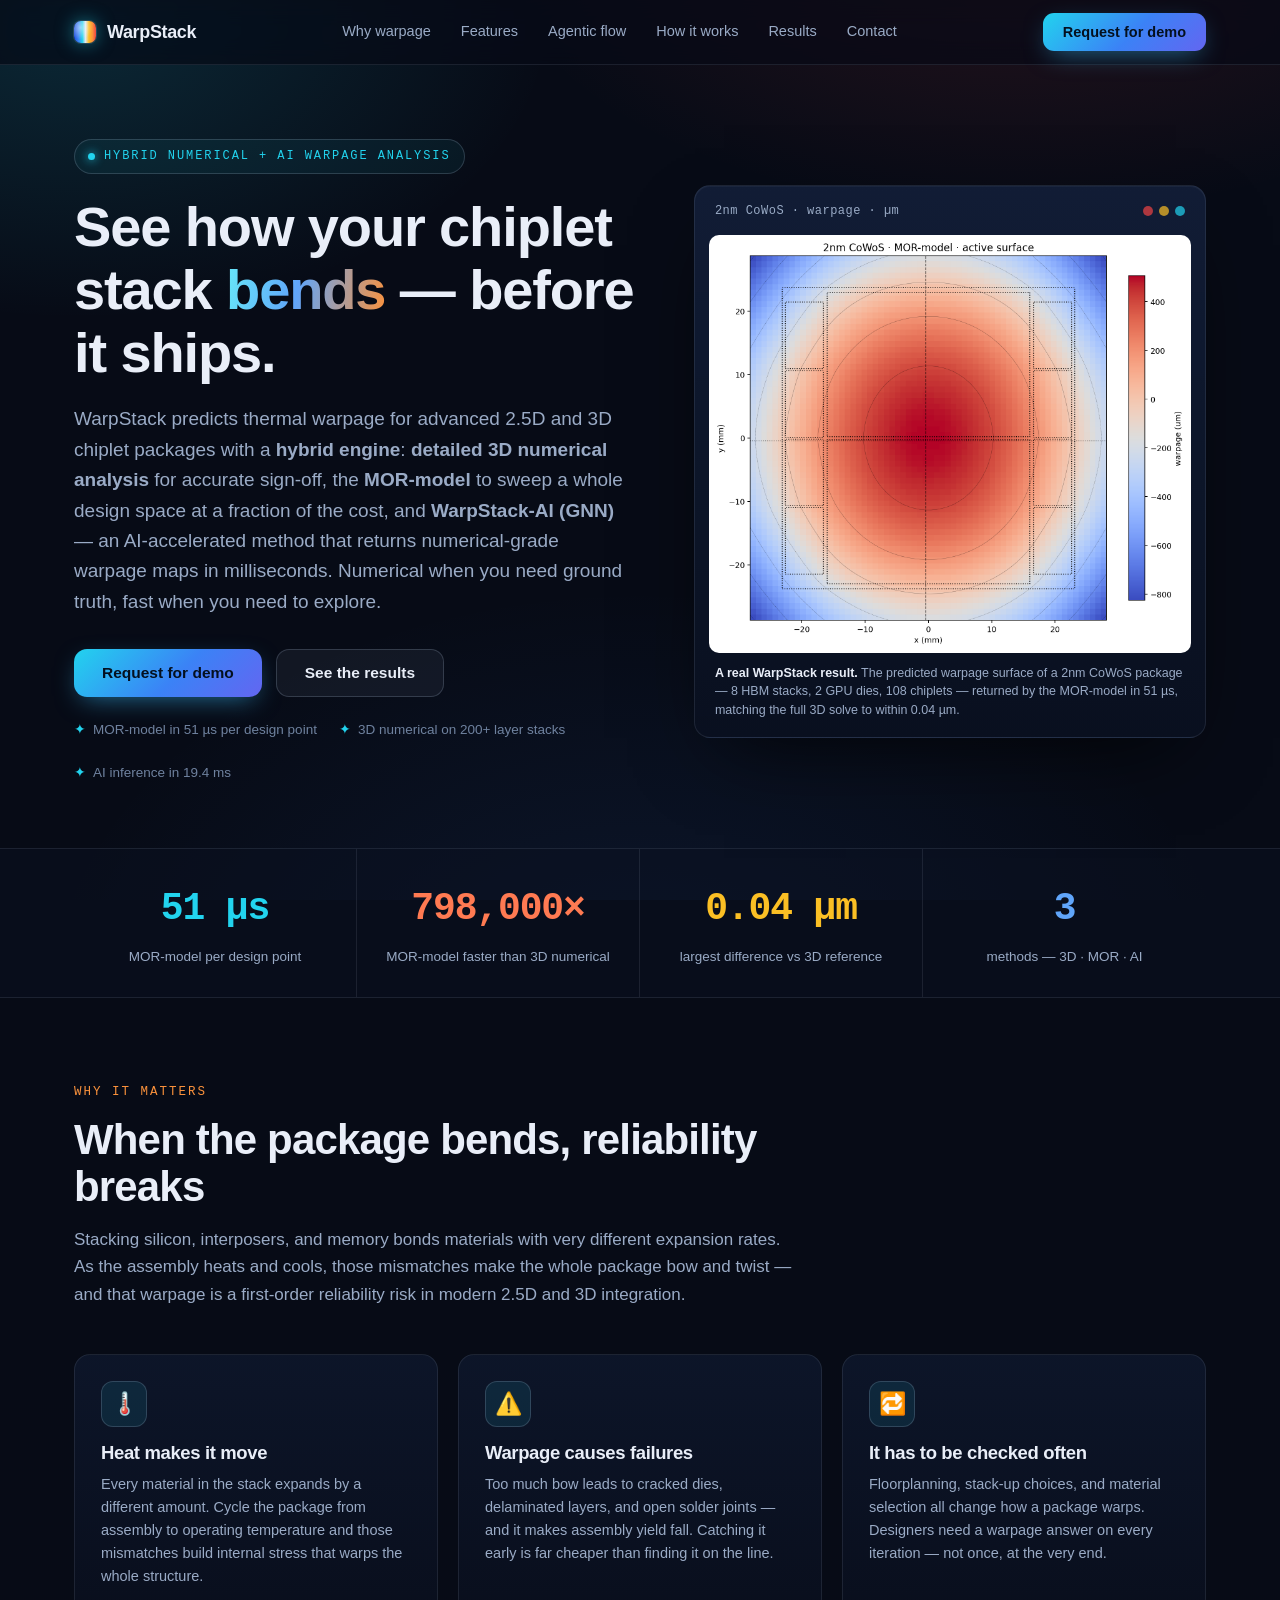
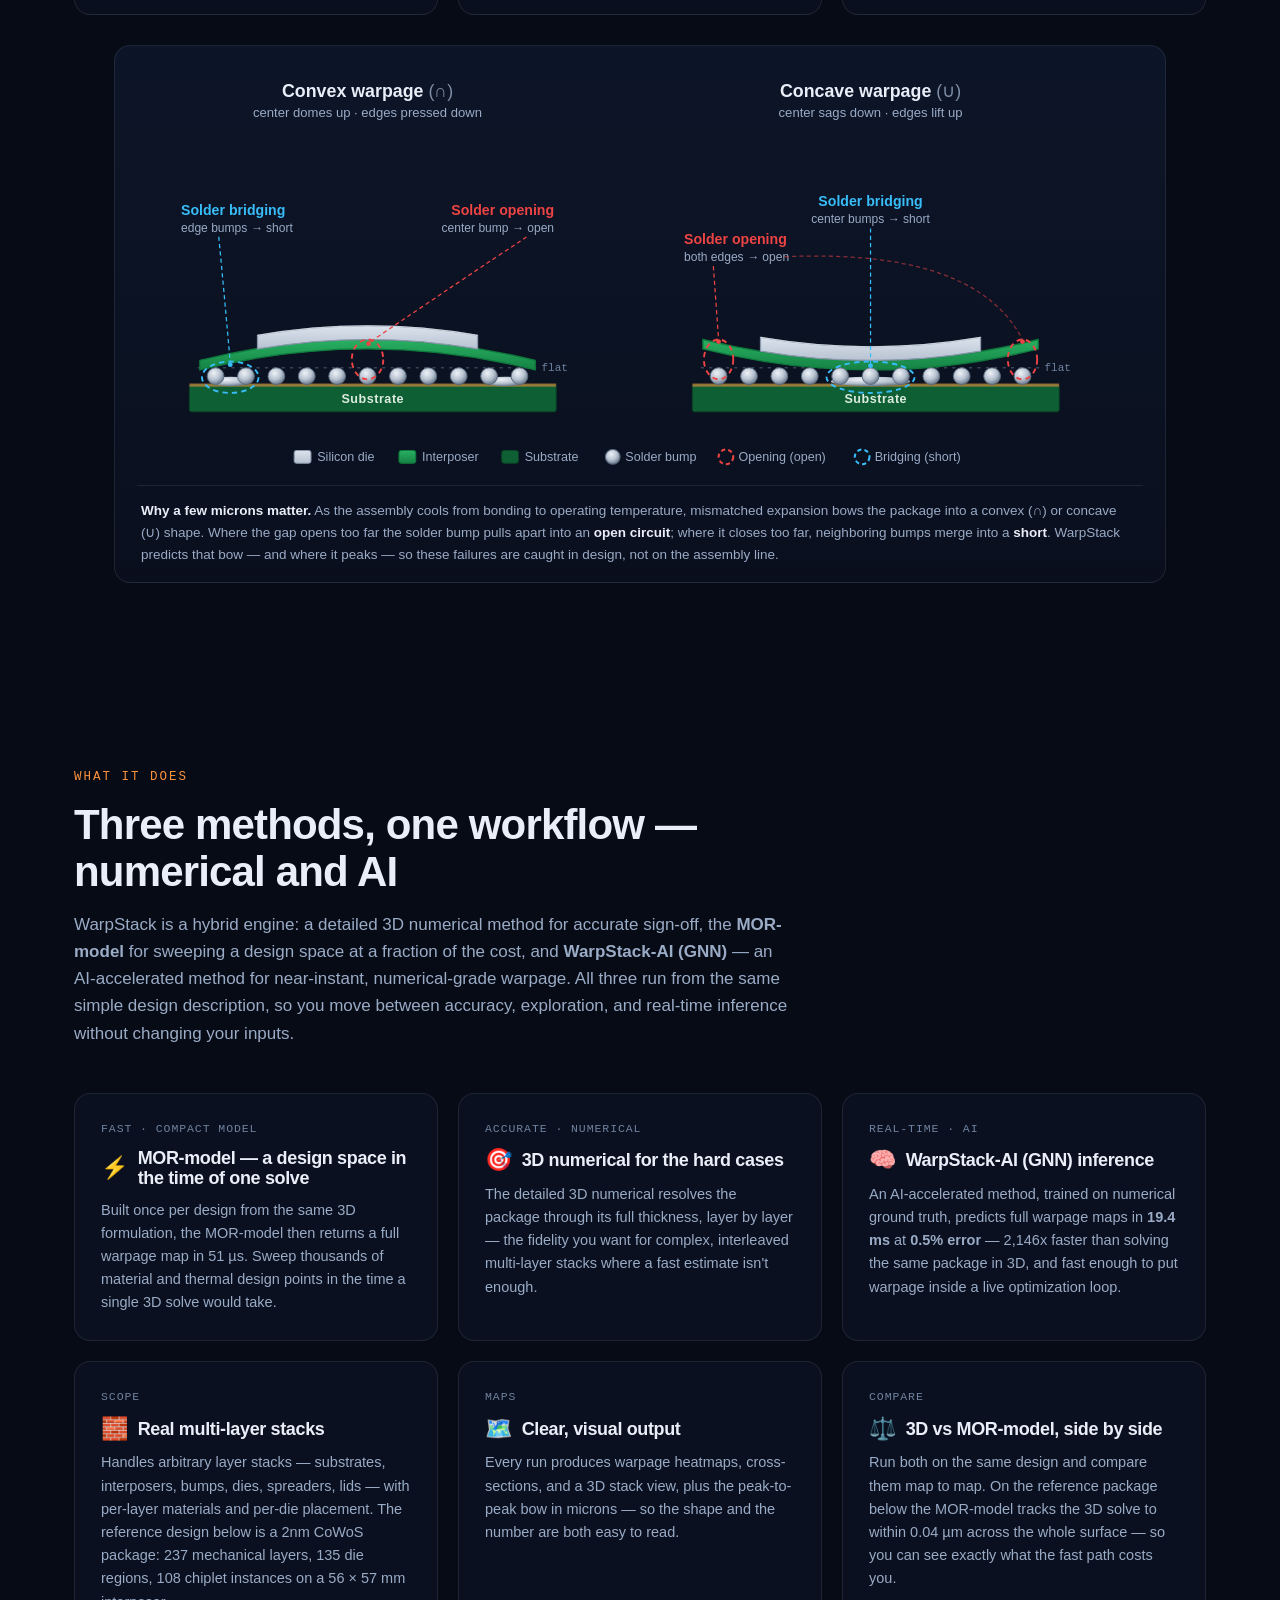
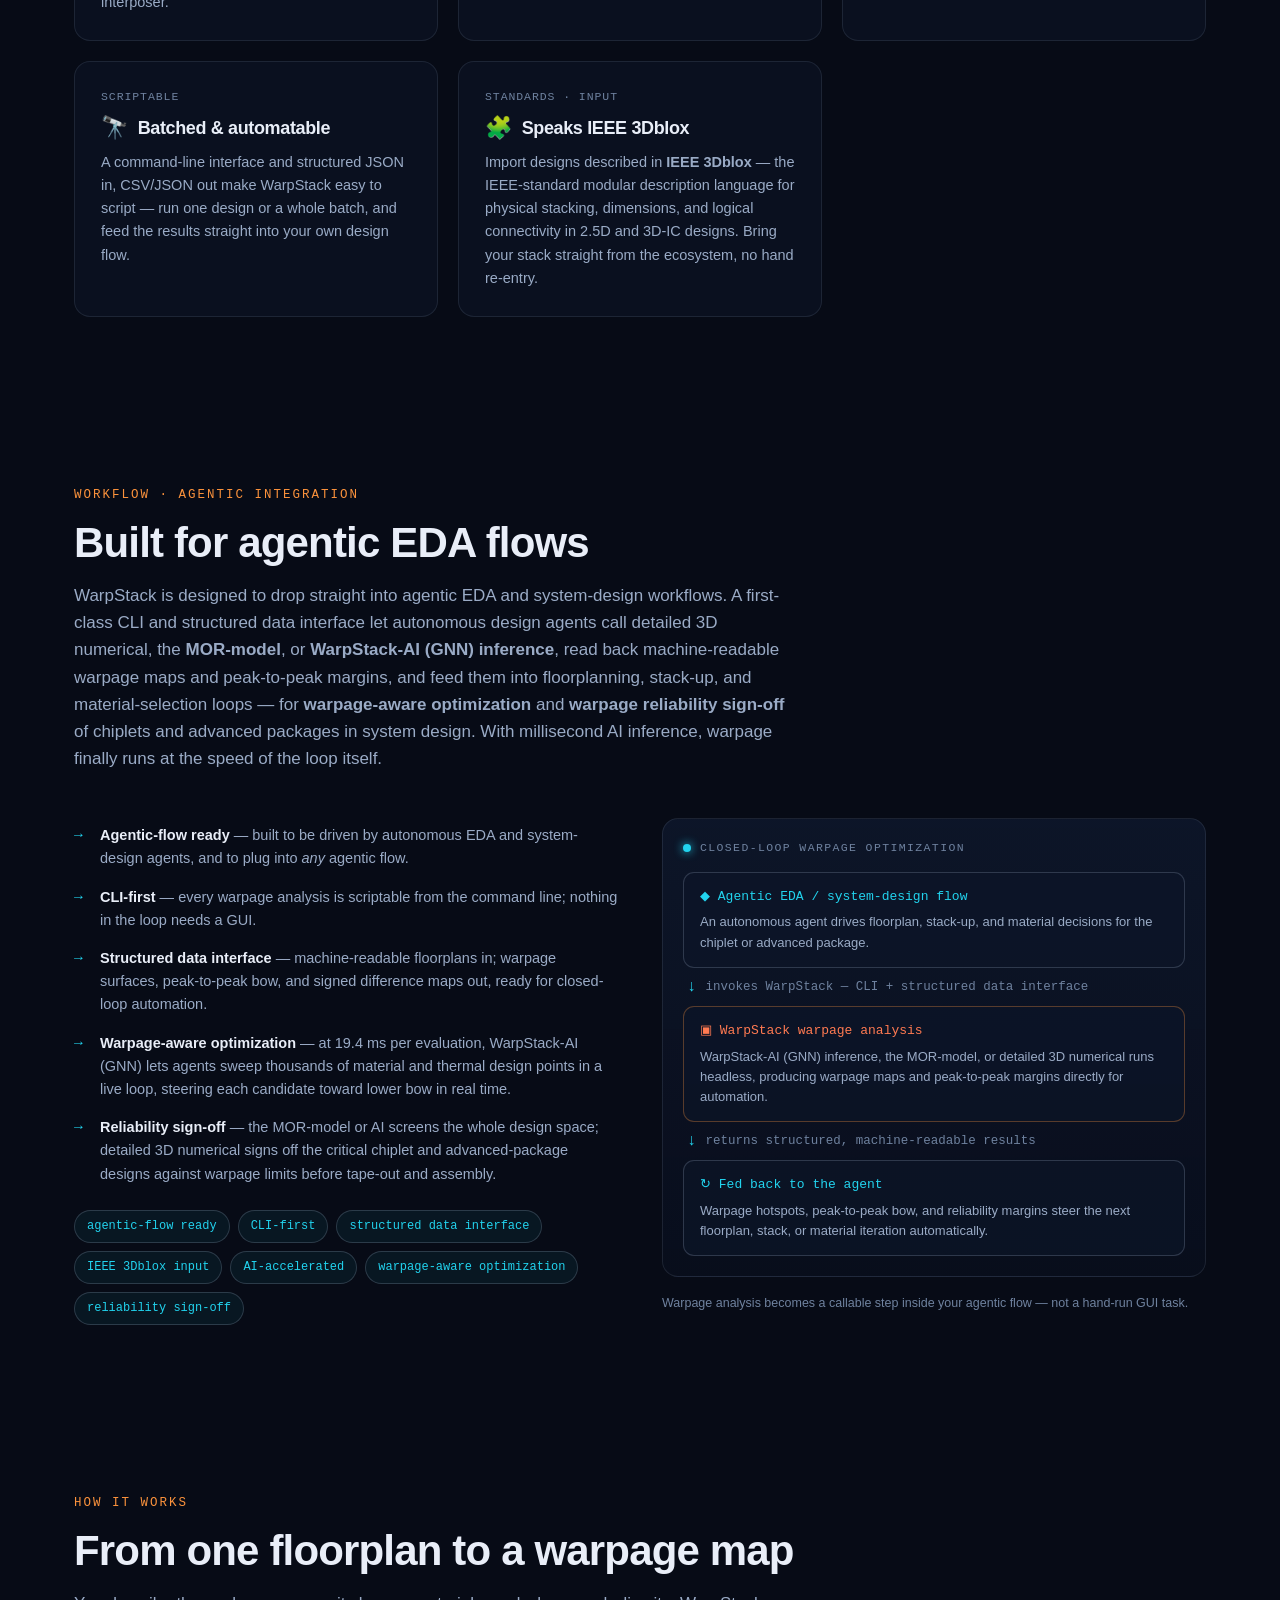
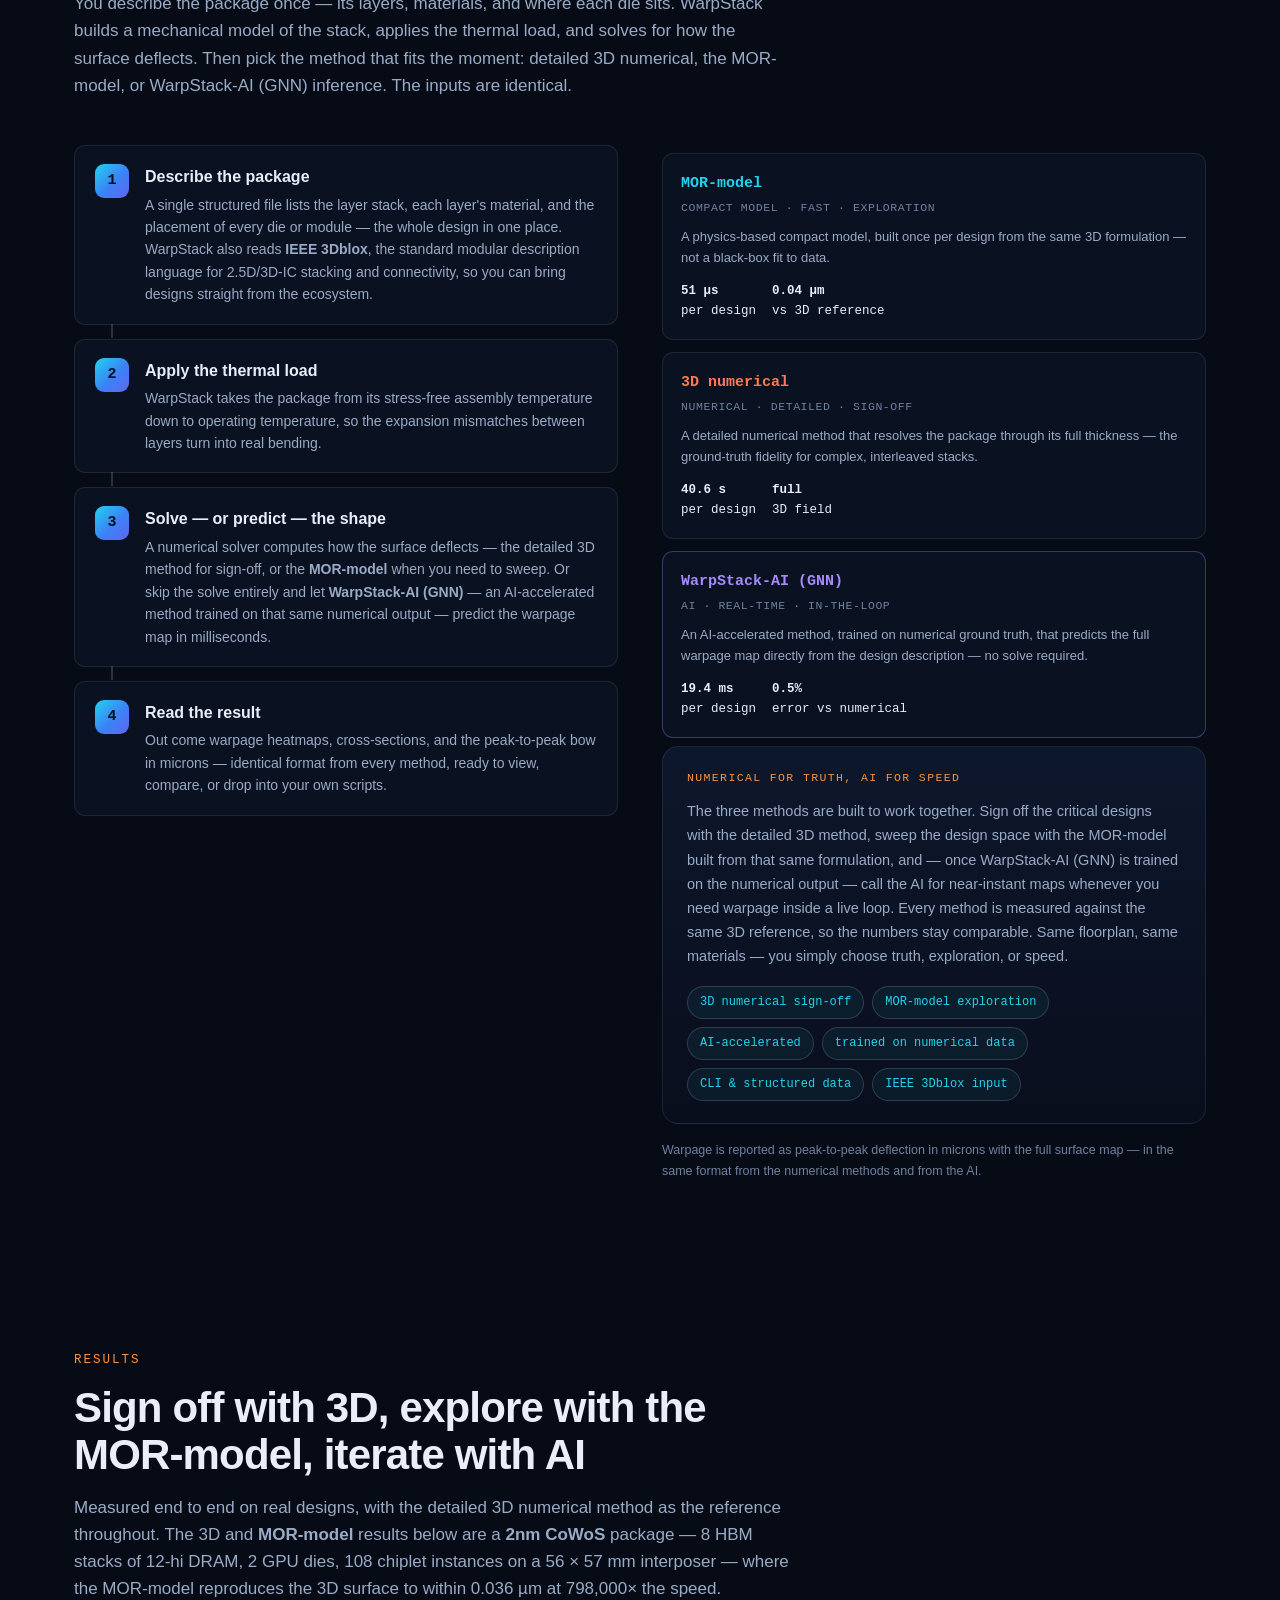
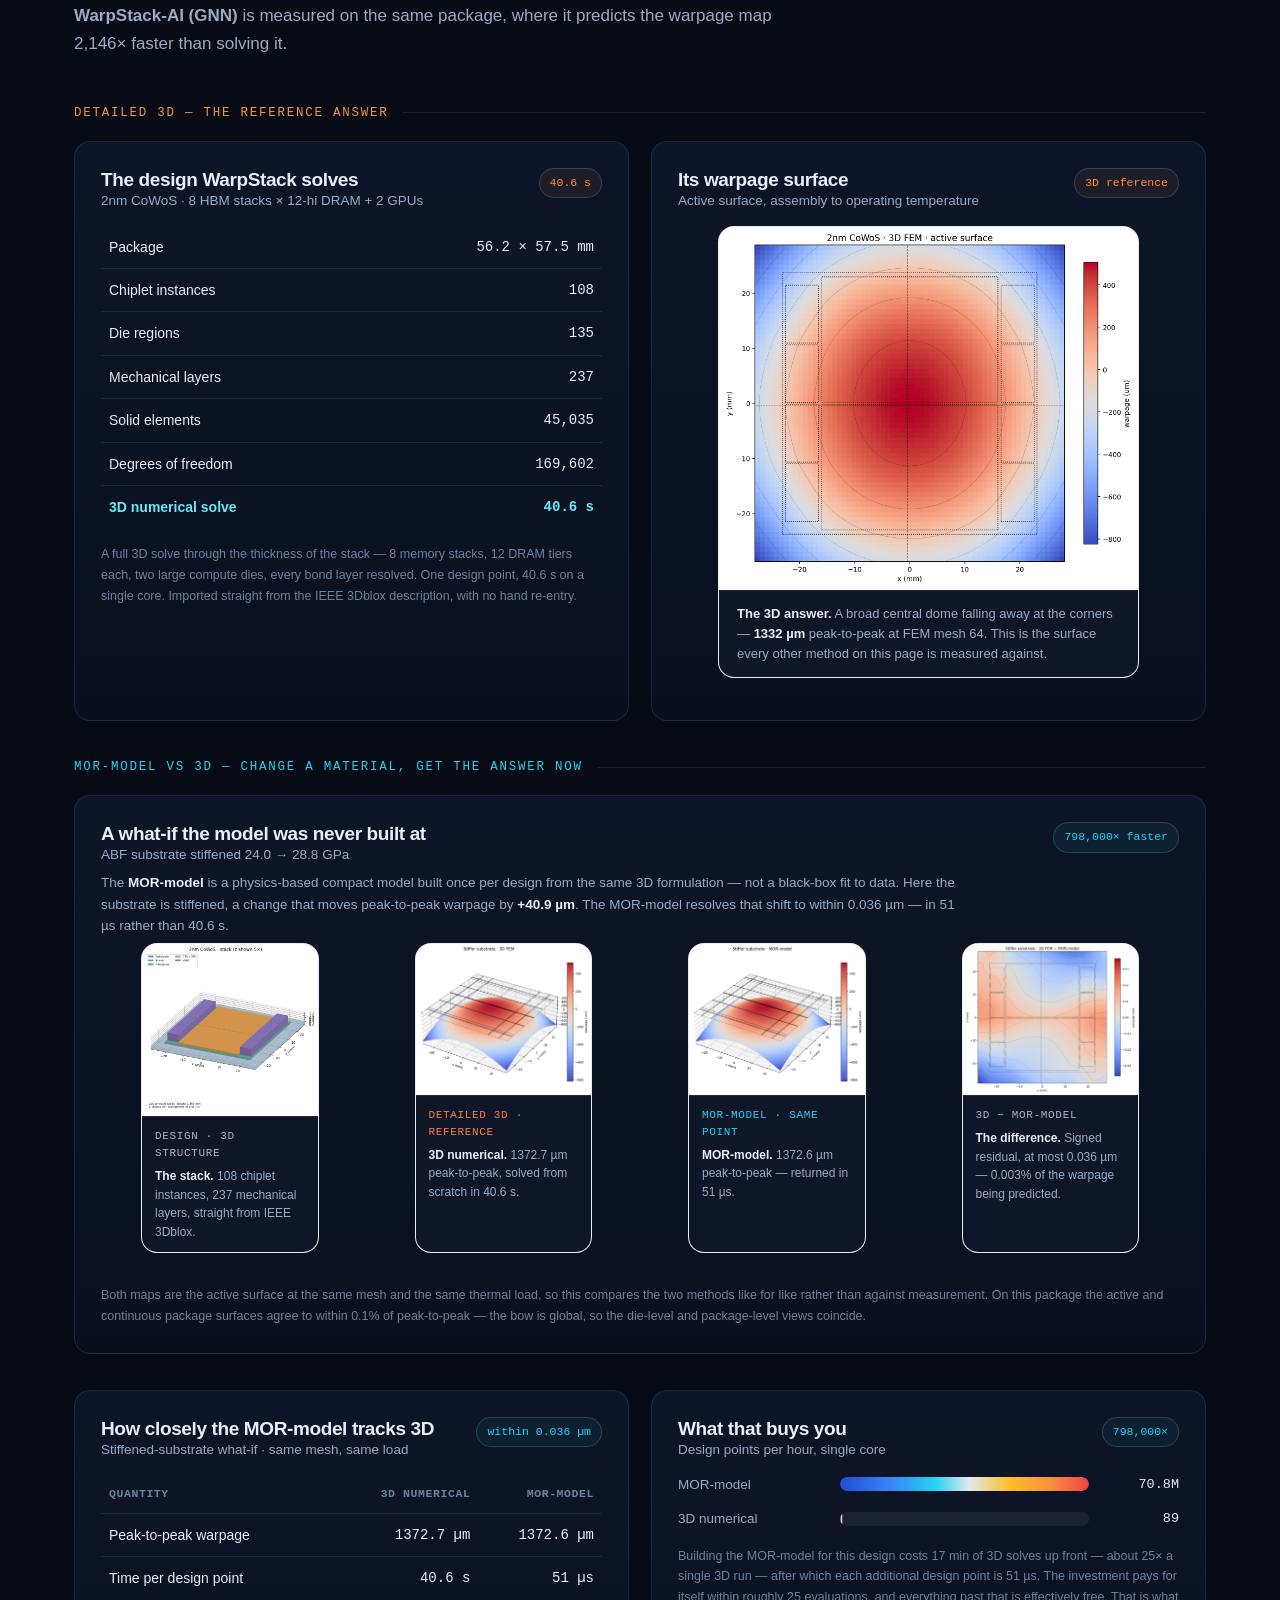
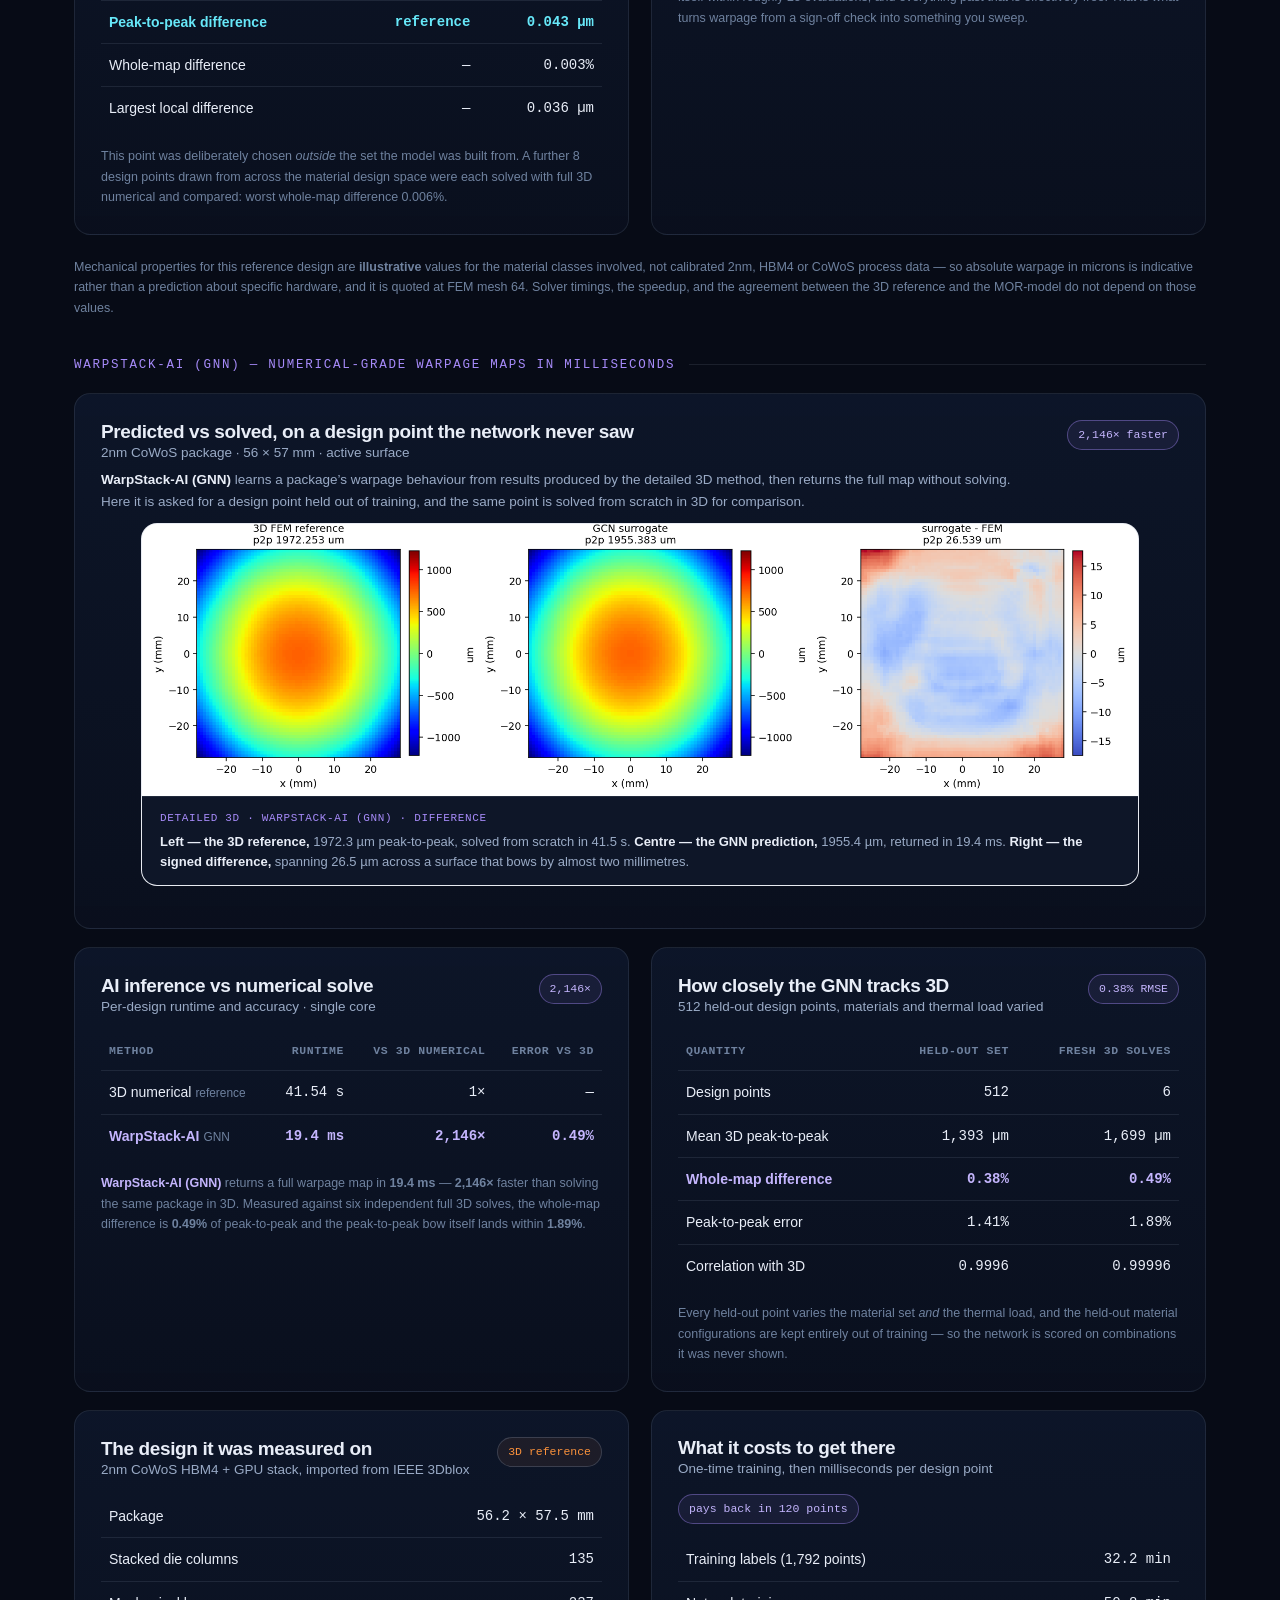
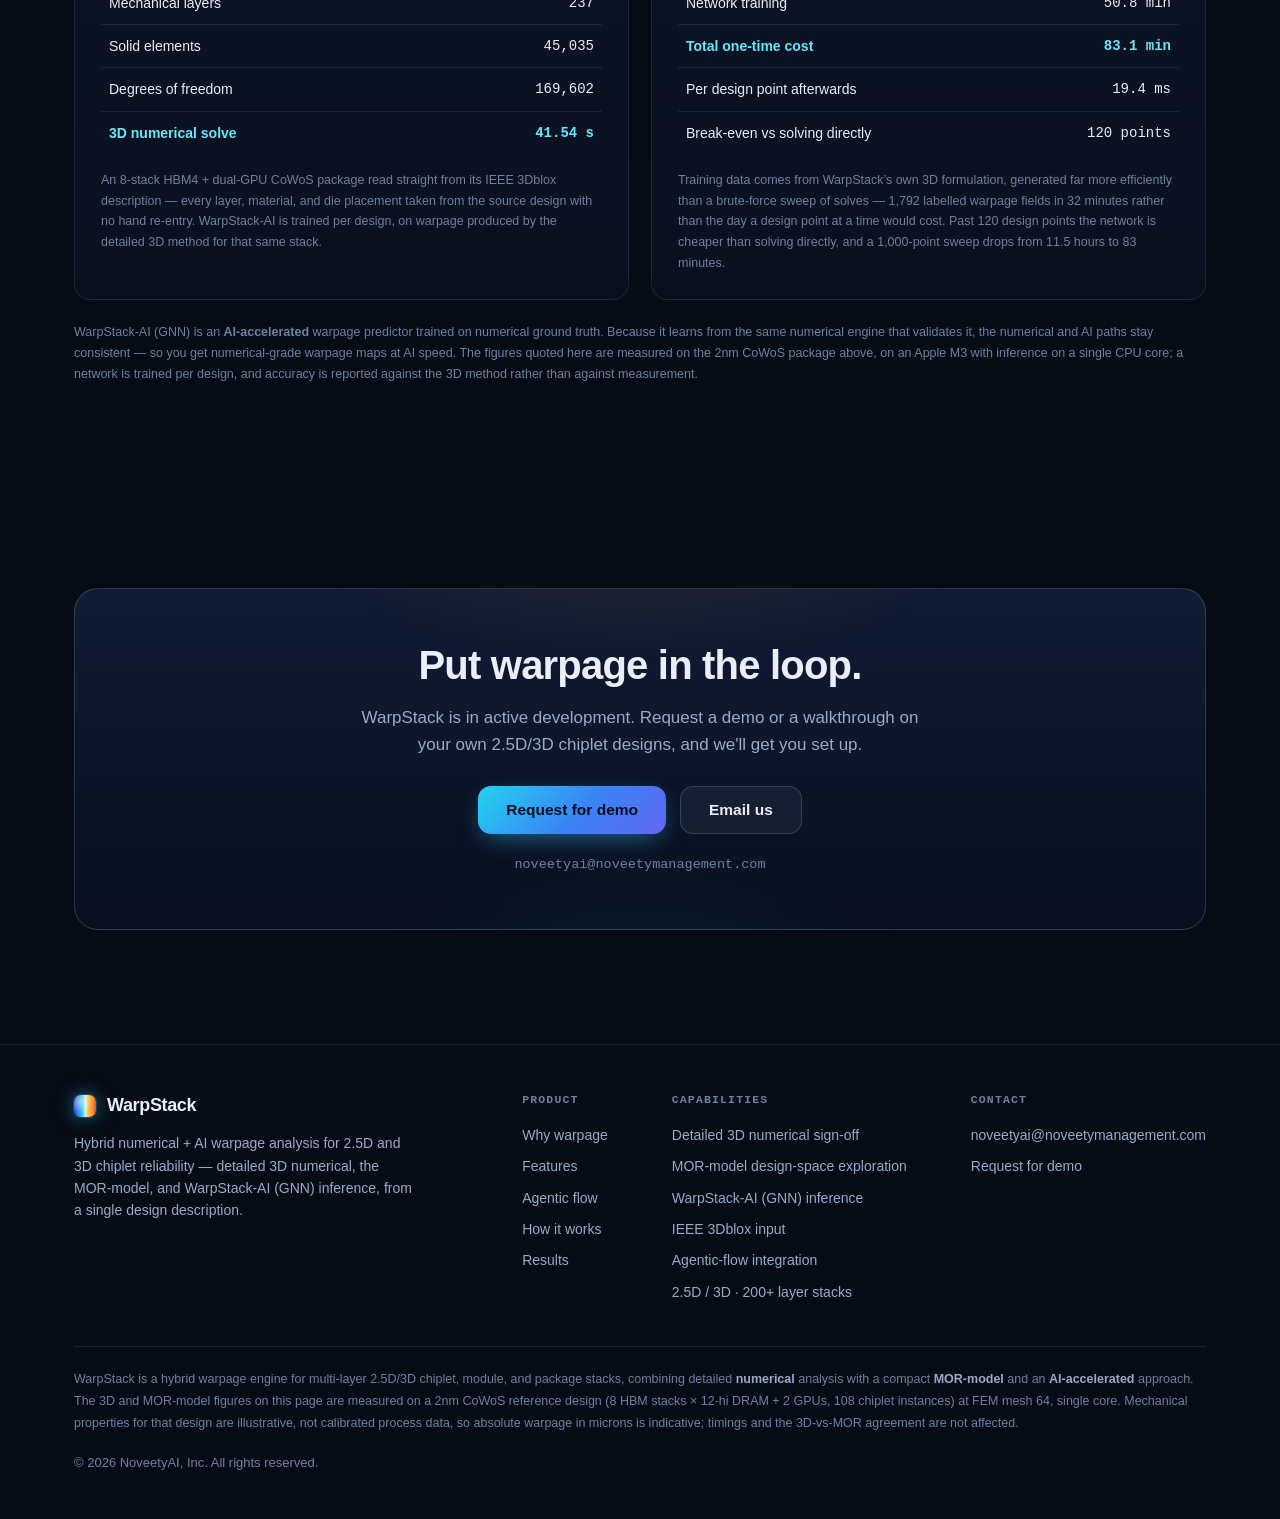
==== commit d49f6d09: "update the GCN results" ====
--- a/index.html
+++ b/index.html
@@ -4,9 +4,9 @@
 <meta charset="UTF-8" />
 <meta name="viewport" content="width=device-width, initial-scale=1.0" />
 <title>WarpStack — Hybrid Numerical + AI Warpage Analysis for 2.5D/3D Chiplets</title>
-<meta name="description" content="WarpStack is a hybrid warpage analysis engine for 2.5D/3D chiplet packages: detailed 3D numerical sign-off, the MOR-model for design-space exploration at a fraction of the cost, and WarpStack-AI (GNN) — an AI-accelerated method that returns numerical-grade warpage maps in ~14 ms, 1,315x faster than solving in 3D." />
+<meta name="description" content="WarpStack is a hybrid warpage analysis engine for 2.5D/3D chiplet packages: detailed 3D numerical sign-off, the MOR-model for design-space exploration at a fraction of the cost, and WarpStack-AI (GNN) — an AI-accelerated method that returns numerical-grade warpage maps in ~19 ms, 2,146x faster than solving in 3D." />
 <meta property="og:title" content="WarpStack — Hybrid Numerical + AI Warpage Analysis for 2.5D/3D Chiplets" />
-<meta property="og:description" content="Accurate 3D numerical sign-off, the MOR-model for fast design-space exploration, and WarpStack-AI (GNN) inference in ~14 ms at 0.5% numerical-grade accuracy — one hybrid warpage engine." />
+<meta property="og:description" content="Accurate 3D numerical sign-off, the MOR-model for fast design-space exploration, and WarpStack-AI (GNN) inference in ~19 ms at 0.5% numerical-grade accuracy — one hybrid warpage engine." />
 <meta property="og:type" content="website" />
 <style>
   :root{
@@ -363,7 +363,7 @@
       <div class="hero-sub">
         <span><span class="check">✦</span> MOR-model in 51 µs per design point</span>
         <span><span class="check">✦</span> 3D numerical on 200+ layer stacks</span>
-        <span><span class="check">✦</span> AI inference in 13.7 ms</span>
+        <span><span class="check">✦</span> AI inference in 19.4 ms</span>
       </div>
     </div>
 
@@ -566,7 +566,7 @@
       <div class="feat reveal">
         <div class="tag">REAL-TIME · AI</div>
         <h3><span class="emoji">🧠</span> WarpStack-AI (GNN) inference</h3>
-        <p>An AI-accelerated method, trained on numerical ground truth, predicts full warpage maps in <b>13.7 ms</b> at <b>0.5% error</b> — 1,315x faster than solving the same package in 3D, and fast enough to put warpage inside a live optimization loop.</p>
+        <p>An AI-accelerated method, trained on numerical ground truth, predicts full warpage maps in <b>19.4 ms</b> at <b>0.5% error</b> — 2,146x faster than solving the same package in 3D, and fast enough to put warpage inside a live optimization loop.</p>
       </div>
       <div class="feat reveal">
         <div class="tag">SCOPE</div>
@@ -611,7 +611,7 @@
           <li><b>Agentic-flow ready</b> — built to be driven by autonomous EDA and system-design agents, and to plug into <i>any</i> agentic flow.</li>
           <li><b>CLI-first</b> — every warpage analysis is scriptable from the command line; nothing in the loop needs a GUI.</li>
           <li><b>Structured data interface</b> — machine-readable floorplans in; warpage surfaces, peak-to-peak bow, and signed difference maps out, ready for closed-loop automation.</li>
-          <li><b>Warpage-aware optimization</b> — at 13.7 ms per evaluation, WarpStack-AI (GNN) lets agents sweep thousands of material and thermal design points in a live loop, steering each candidate toward lower bow in real time.</li>
+          <li><b>Warpage-aware optimization</b> — at 19.4 ms per evaluation, WarpStack-AI (GNN) lets agents sweep thousands of material and thermal design points in a live loop, steering each candidate toward lower bow in real time.</li>
           <li><b>Reliability sign-off</b> — the MOR-model or AI screens the whole design space; detailed 3D numerical signs off the critical chiplet and advanced-package designs against warpage limits before tape-out and assembly.</li>
         </ul>
         <div class="chips" style="margin-top:24px">
@@ -694,7 +694,7 @@
             <div class="nm">WarpStack-AI (GNN)</div>
             <div class="role">AI · real-time · in-the-loop</div>
             <p>An AI-accelerated method, trained on numerical ground truth, that predicts the full warpage map directly from the design description — no solve required.</p>
-            <div class="kv"><span><b>13.7 ms</b><br>per design</span><span><b>0.5%</b><br>error vs numerical</span></div>
+            <div class="kv"><span><b>19.4 ms</b><br>per design</span><span><b>0.5%</b><br>error vs numerical</span></div>
           </div>
         </div>
 
@@ -722,7 +722,7 @@
     <div class="sec-head reveal">
       <div class="kicker">Results</div>
       <h2>Sign off with 3D, explore with the MOR-model, iterate with AI</h2>
-      <p>Measured end to end on real designs, with the detailed 3D numerical method as the reference throughout. The 3D and <b>MOR-model</b> results below are a <b>2nm CoWoS</b> package — 8 HBM stacks of 12-hi DRAM, 2 GPU dies, 108 chiplet instances on a 56&nbsp;×&nbsp;57&nbsp;mm interposer — where the MOR-model reproduces the 3D surface to within 0.036 µm at 798,000× the speed. <b>WarpStack-AI (GNN)</b> is measured on a <b>7nm HBM + CPU stepped</b> package, where it predicts the warpage map 1,315× faster than solving it.</p>
+      <p>Measured end to end on real designs, with the detailed 3D numerical method as the reference throughout. The 3D and <b>MOR-model</b> results below are a <b>2nm CoWoS</b> package — 8 HBM stacks of 12-hi DRAM, 2 GPU dies, 108 chiplet instances on a 56&nbsp;×&nbsp;57&nbsp;mm interposer — where the MOR-model reproduces the 3D surface to within 0.036 µm at 798,000× the speed. <b>WarpStack-AI (GNN)</b> is measured on the same package, where it predicts the warpage map 2,146× faster than solving it.</p>
     </div>
 
     <!-- DESIGN + 3D REFERENCE -->
@@ -834,13 +834,13 @@
 
       <div class="panel full reveal">
         <div class="phead">
-          <div><h3>Predicted vs solved, on a design point the network never saw</h3><div class="psub">7nm HBM + CPU stepped package · 55 × 30 mm · active surface</div></div>
-          <span class="badge ai">1,315× faster</span>
+          <div><h3>Predicted vs solved, on a design point the network never saw</h3><div class="psub">2nm CoWoS package · 56 × 57 mm · active surface</div></div>
+          <span class="badge ai">2,146× faster</span>
         </div>
         <p class="psub" style="margin:2px 0 10px; max-width:920px"><b style="color:#e9eef8">WarpStack-AI (GNN)</b> learns a package’s warpage behaviour from results produced by the detailed 3D method, then returns the full map without solving. Here it is asked for a design point held out of training, and the same point is solved from scratch in 3D for comparison.</p>
         <figure class="fig reveal" style="margin-top:0">
-          <div class="figscroll"><img src="assets/figs/warpage_hbm_7nm_gnn_vs_3d.png" alt="Three warpage maps side by side: the 3D numerical reference at 1072.1 µm peak-to-peak, the WarpStack-AI (GNN) prediction at 1074.0 µm, and the signed difference between them, which is two orders of magnitude smaller than the warpage itself" loading="lazy"></div>
-          <figcaption><span class="figtag fai">Detailed 3D · WarpStack-AI (GNN) · difference</span><b>Left — the 3D reference,</b> 1072.1 µm peak-to-peak, solved from scratch in 18.0 s. <b>Centre — the GNN prediction,</b> 1074.0 µm, returned in 13.7 ms. <b>Right — the signed difference,</b> spanning 15.4 µm across a surface that bows by more than a millimetre.</figcaption>
+          <div class="figscroll"><img src="assets/figs/warpage_hbm4_2nm_gnn_vs_3d.png" alt="Three warpage maps side by side: the 3D numerical reference at 1972.3 µm peak-to-peak, the WarpStack-AI (GNN) prediction at 1955.4 µm, and the signed difference between them, which is close to two orders of magnitude smaller than the warpage itself" loading="lazy"></div>
+          <figcaption><span class="figtag fai">Detailed 3D · WarpStack-AI (GNN) · difference</span><b>Left — the 3D reference,</b> 1972.3 µm peak-to-peak, solved from scratch in 41.5 s. <b>Centre — the GNN prediction,</b> 1955.4 µm, returned in 19.4 ms. <b>Right — the signed difference,</b> spanning 26.5 µm across a surface that bows by almost two millimetres.</figcaption>
         </figure>
       </div>
 
@@ -849,32 +849,32 @@
         <div class="panel reveal">
           <div class="phead">
             <div><h3>AI inference vs numerical solve</h3><div class="psub">Per-design runtime and accuracy · single core</div></div>
-            <span class="badge ai">1,315×</span>
+            <span class="badge ai">2,146×</span>
           </div>
           <table class="data">
             <thead><tr><th>Method</th><th class="r">Runtime</th><th class="r">vs 3D numerical</th><th class="r">Error vs 3D</th></tr></thead>
             <tbody>
-              <tr><td>3D numerical <span class="muted-tag">reference</span></td><td class="mono r">17.97 s</td><td class="mono r">1×</td><td class="mono r">—</td></tr>
-              <tr class="ai"><td>WarpStack-AI <span class="muted-tag">GNN</span></td><td class="mono r">13.7 ms</td><td class="mono r">1,315×</td><td class="mono r">0.25%</td></tr>
+              <tr><td>3D numerical <span class="muted-tag">reference</span></td><td class="mono r">41.54 s</td><td class="mono r">1×</td><td class="mono r">—</td></tr>
+              <tr class="ai"><td>WarpStack-AI <span class="muted-tag">GNN</span></td><td class="mono r">19.4 ms</td><td class="mono r">2,146×</td><td class="mono r">0.49%</td></tr>
             </tbody>
           </table>
-          <div class="note"><b style="color:#c4b5fd">WarpStack-AI (GNN)</b> returns a full warpage map in <b>13.7 ms</b> — <b>1,315×</b> faster than solving the same package in 3D. Measured against three independent full 3D solves, the whole-map difference is <b>0.25%</b> of peak-to-peak and the peak-to-peak bow itself lands within <b>0.18%</b>.</div>
+          <div class="note"><b style="color:#c4b5fd">WarpStack-AI (GNN)</b> returns a full warpage map in <b>19.4 ms</b> — <b>2,146×</b> faster than solving the same package in 3D. Measured against six independent full 3D solves, the whole-map difference is <b>0.49%</b> of peak-to-peak and the peak-to-peak bow itself lands within <b>1.89%</b>.</div>
         </div>
 
         <!-- held-out accuracy -->
         <div class="panel reveal">
           <div class="phead">
             <div><h3>How closely the GNN tracks 3D</h3><div class="psub">512 held-out design points, materials and thermal load varied</div></div>
-            <span class="badge ai">0.48% RMSE</span>
+            <span class="badge ai">0.38% RMSE</span>
           </div>
           <table class="data">
             <thead><tr><th>Quantity</th><th class="r">Held-out set</th><th class="r">Fresh 3D solves</th></tr></thead>
             <tbody>
-              <tr><td>Design points</td><td class="mono r">512</td><td class="mono r">3</td></tr>
-              <tr><td>Mean 3D peak-to-peak</td><td class="mono r">869 µm</td><td class="mono r">974 µm</td></tr>
-              <tr class="ai"><td>Whole-map difference</td><td class="mono r">0.48%</td><td class="mono r">0.25%</td></tr>
-              <tr><td>Peak-to-peak error</td><td class="mono r">1.65%</td><td class="mono r">0.18%</td></tr>
-              <tr><td>Correlation with 3D</td><td class="mono r">0.9998</td><td class="mono r">0.99997</td></tr>
+              <tr><td>Design points</td><td class="mono r">512</td><td class="mono r">6</td></tr>
+              <tr><td>Mean 3D peak-to-peak</td><td class="mono r">1,393 µm</td><td class="mono r">1,699 µm</td></tr>
+              <tr class="ai"><td>Whole-map difference</td><td class="mono r">0.38%</td><td class="mono r">0.49%</td></tr>
+              <tr><td>Peak-to-peak error</td><td class="mono r">1.41%</td><td class="mono r">1.89%</td></tr>
+              <tr><td>Correlation with 3D</td><td class="mono r">0.9996</td><td class="mono r">0.99996</td></tr>
             </tbody>
           </table>
           <div class="note">Every held-out point varies the material set <em>and</em> the thermal load, and the held-out material configurations are kept entirely out of training — so the network is scored on combinations it was never shown.</div>
@@ -884,41 +884,41 @@
       <div class="res-grid" style="margin-top:18px">
         <div class="panel reveal">
           <div class="phead">
-            <div><h3>The design it was measured on</h3><div class="psub">7nm HBM + CPU stepped stack, imported from IEEE 3Dblox</div></div>
+            <div><h3>The design it was measured on</h3><div class="psub">2nm CoWoS HBM4 + GPU stack, imported from IEEE 3Dblox</div></div>
             <span class="badge warn">3D reference</span>
           </div>
           <table class="data">
             <tbody>
-              <tr><td>Package</td><td class="mono r">55.0 × 30.0 mm</td></tr>
-              <tr><td>Stacked die columns</td><td class="mono r">63</td></tr>
-              <tr><td>Mechanical layers</td><td class="mono r">48</td></tr>
-              <tr><td>Solid elements</td><td class="mono r">24,132</td></tr>
-              <tr><td>Degrees of freedom</td><td class="mono r">93,138</td></tr>
-              <tr class="win"><td>3D numerical solve</td><td class="mono r">17.97 s</td></tr>
+              <tr><td>Package</td><td class="mono r">56.2 × 57.5 mm</td></tr>
+              <tr><td>Stacked die columns</td><td class="mono r">135</td></tr>
+              <tr><td>Mechanical layers</td><td class="mono r">237</td></tr>
+              <tr><td>Solid elements</td><td class="mono r">45,035</td></tr>
+              <tr><td>Degrees of freedom</td><td class="mono r">169,602</td></tr>
+              <tr class="win"><td>3D numerical solve</td><td class="mono r">41.54 s</td></tr>
             </tbody>
           </table>
-          <div class="note">A stepped HBM + CPU stack read straight from its IEEE 3Dblox description — every layer, material, and die placement taken from the source design with no hand re-entry. WarpStack-AI is trained per design, on warpage produced by the detailed 3D method for that same stack.</div>
+          <div class="note">An 8-stack HBM4 + dual-GPU CoWoS package read straight from its IEEE 3Dblox description — every layer, material, and die placement taken from the source design with no hand re-entry. WarpStack-AI is trained per design, on warpage produced by the detailed 3D method for that same stack.</div>
         </div>
 
         <div class="panel reveal">
           <div class="phead">
             <div><h3>What it costs to get there</h3><div class="psub">One-time training, then milliseconds per design point</div></div>
-            <span class="badge ai">pays back in 131 points</span>
+            <span class="badge ai">pays back in 120 points</span>
           </div>
           <table class="data">
             <tbody>
-              <tr><td>Training labels (1,792 points)</td><td class="mono r">16.2 min</td></tr>
-              <tr><td>Network training</td><td class="mono r">23.1 min</td></tr>
-              <tr class="win"><td>Total one-time cost</td><td class="mono r">39.3 min</td></tr>
-              <tr><td>Per design point afterwards</td><td class="mono r">13.7 ms</td></tr>
-              <tr><td>Break-even vs solving directly</td><td class="mono r">131 points</td></tr>
+              <tr><td>Training labels (1,792 points)</td><td class="mono r">32.2 min</td></tr>
+              <tr><td>Network training</td><td class="mono r">50.8 min</td></tr>
+              <tr class="win"><td>Total one-time cost</td><td class="mono r">83.1 min</td></tr>
+              <tr><td>Per design point afterwards</td><td class="mono r">19.4 ms</td></tr>
+              <tr><td>Break-even vs solving directly</td><td class="mono r">120 points</td></tr>
             </tbody>
           </table>
-          <div class="note">Training data comes from WarpStack’s own 3D formulation, generated far more efficiently than a brute-force sweep of solves — 1,792 labelled warpage fields in 16 minutes rather than the hours a design point at a time would cost. Past 131 design points the network is cheaper than solving directly, and a 1,000-point sweep drops from 5.0 hours to 39 minutes.</div>
-        </div>
-      </div>
-
-      <div class="note" style="margin-top:22px">WarpStack-AI (GNN) is an <b>AI-accelerated</b> warpage predictor trained on numerical ground truth. Because it learns from the same numerical engine that validates it, the numerical and AI paths stay consistent — so you get numerical-grade warpage maps at AI speed. The figures quoted here are measured on the 7nm stepped package above, on an Apple M3 with inference on a single CPU core; a network is trained per design, and accuracy is reported against the 3D method rather than against measurement.</div>
+          <div class="note">Training data comes from WarpStack’s own 3D formulation, generated far more efficiently than a brute-force sweep of solves — 1,792 labelled warpage fields in 32 minutes rather than the day a design point at a time would cost. Past 120 design points the network is cheaper than solving directly, and a 1,000-point sweep drops from 11.5 hours to 83 minutes.</div>
+        </div>
+      </div>
+
+      <div class="note" style="margin-top:22px">WarpStack-AI (GNN) is an <b>AI-accelerated</b> warpage predictor trained on numerical ground truth. Because it learns from the same numerical engine that validates it, the numerical and AI paths stay consistent — so you get numerical-grade warpage maps at AI speed. The figures quoted here are measured on the 2nm CoWoS package above, on an Apple M3 with inference on a single CPU core; a network is trained per design, and accuracy is reported against the 3D method rather than against measurement.</div>
     </div>
   </div>
 </section>
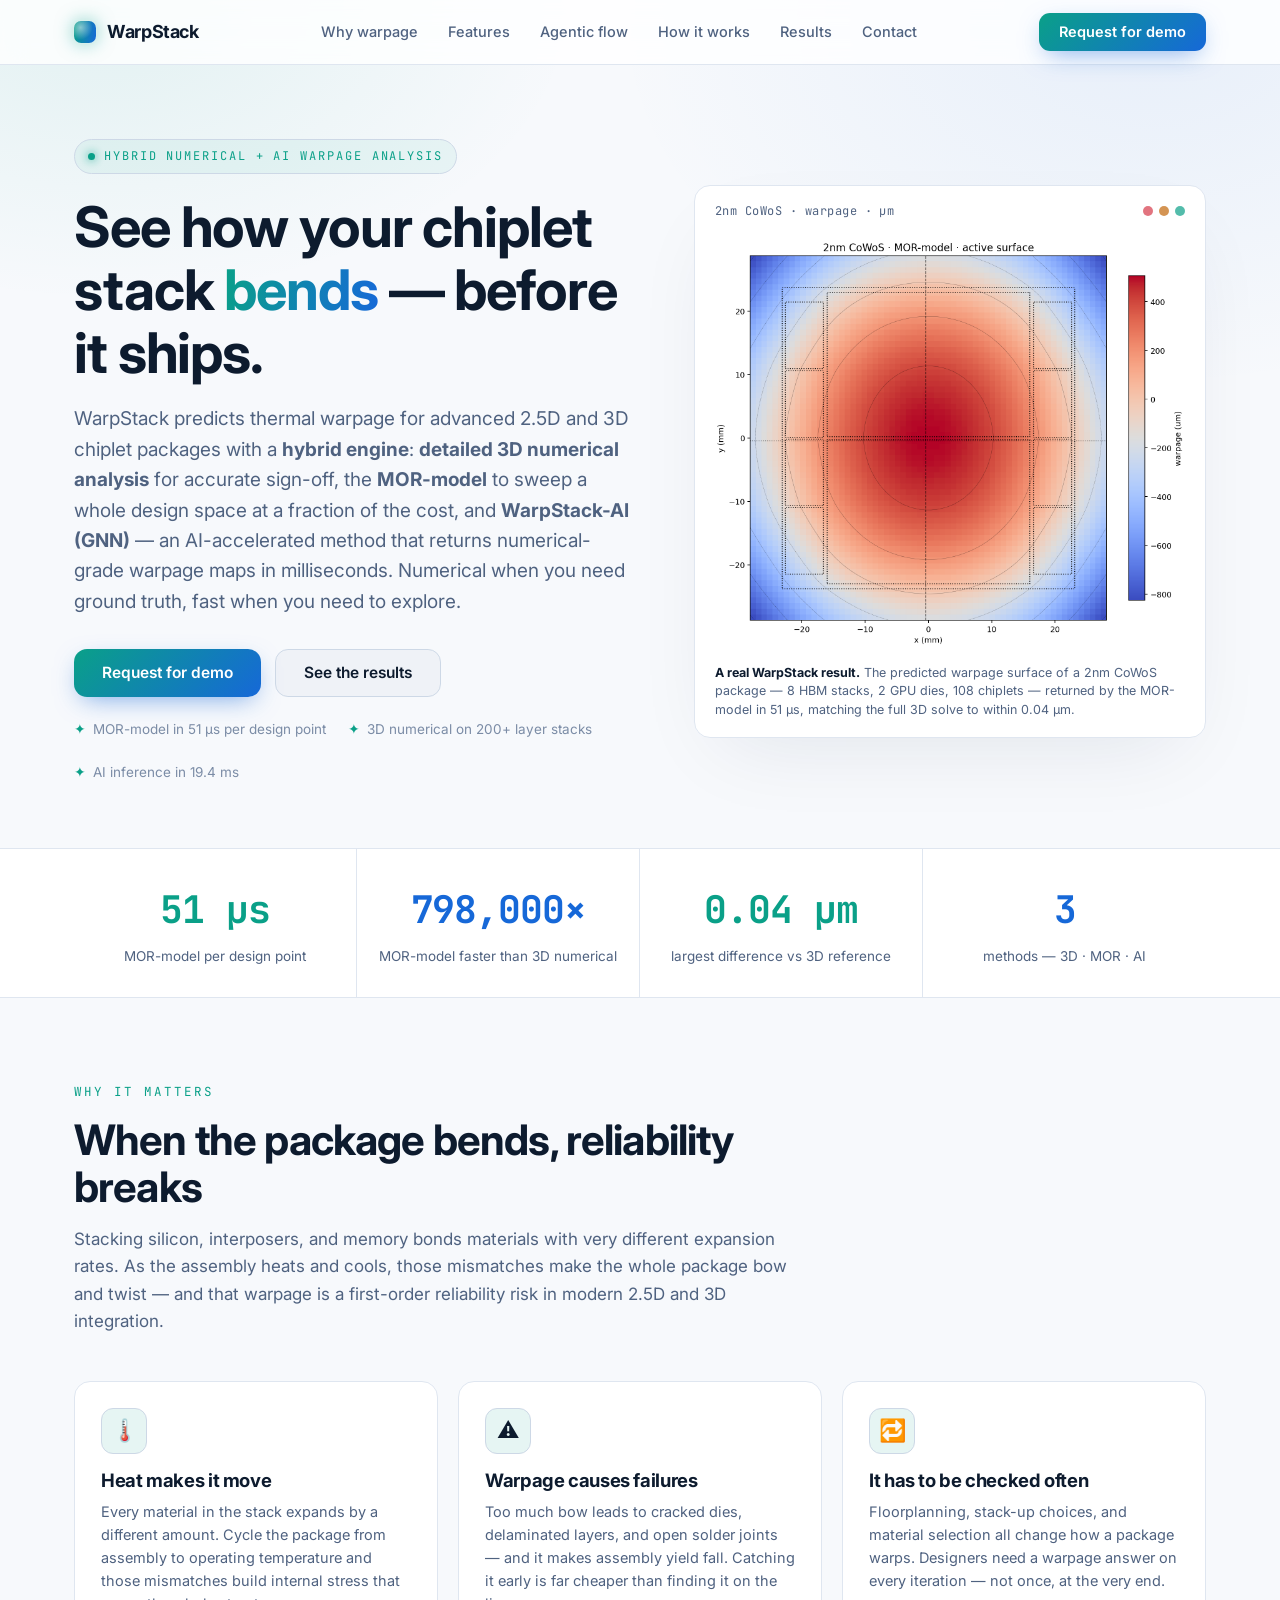
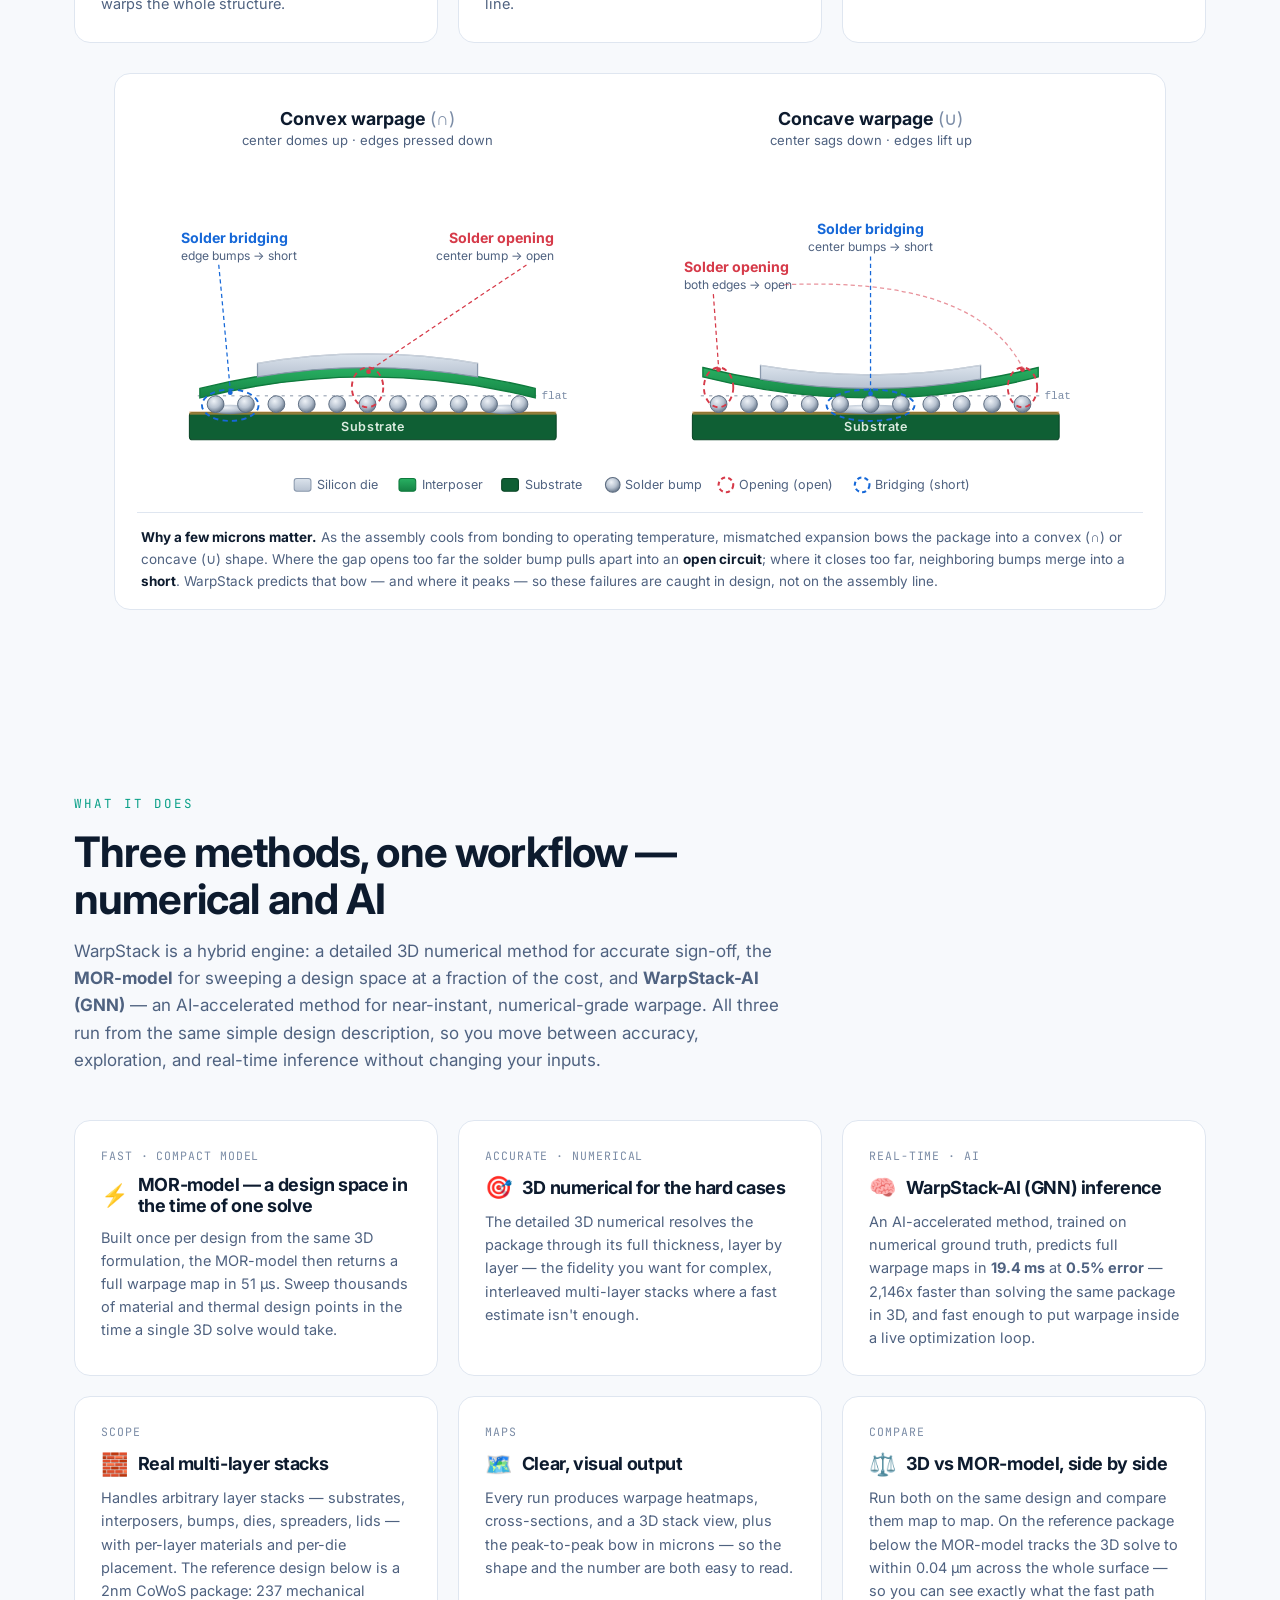
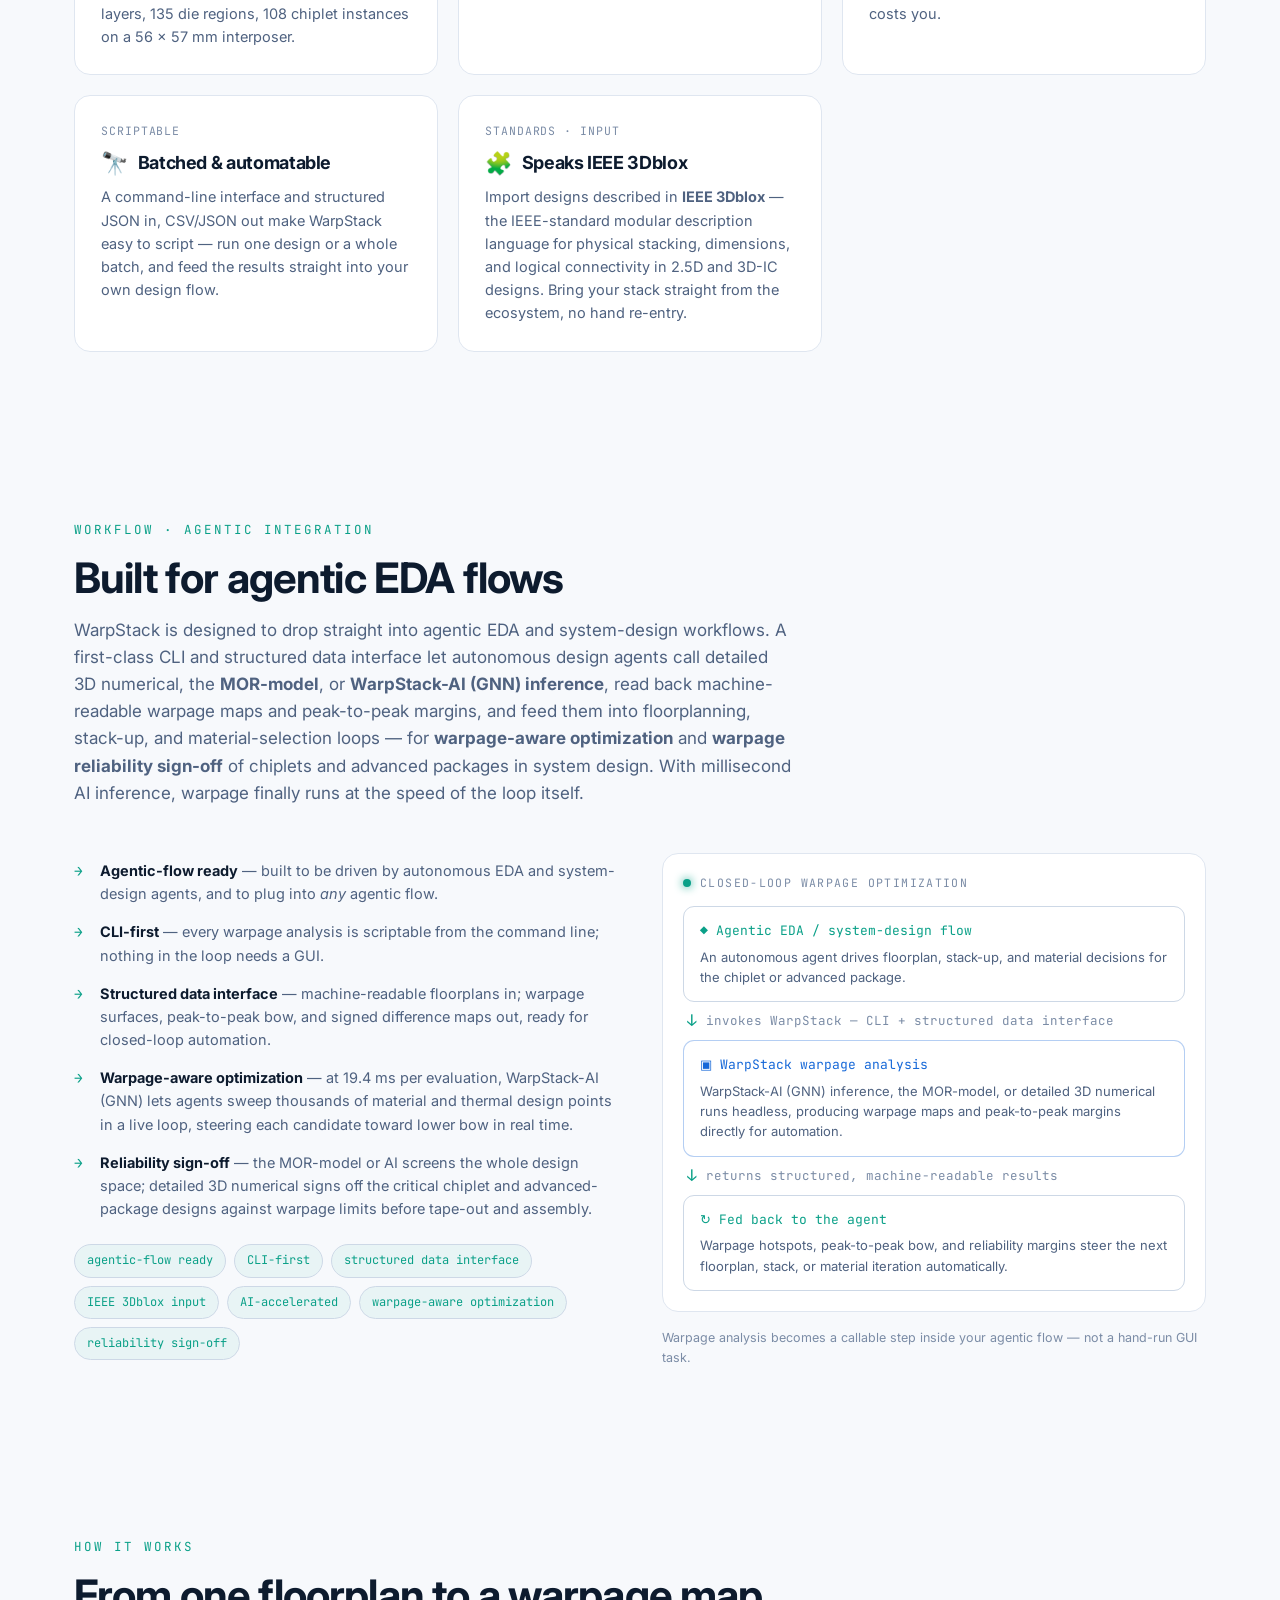
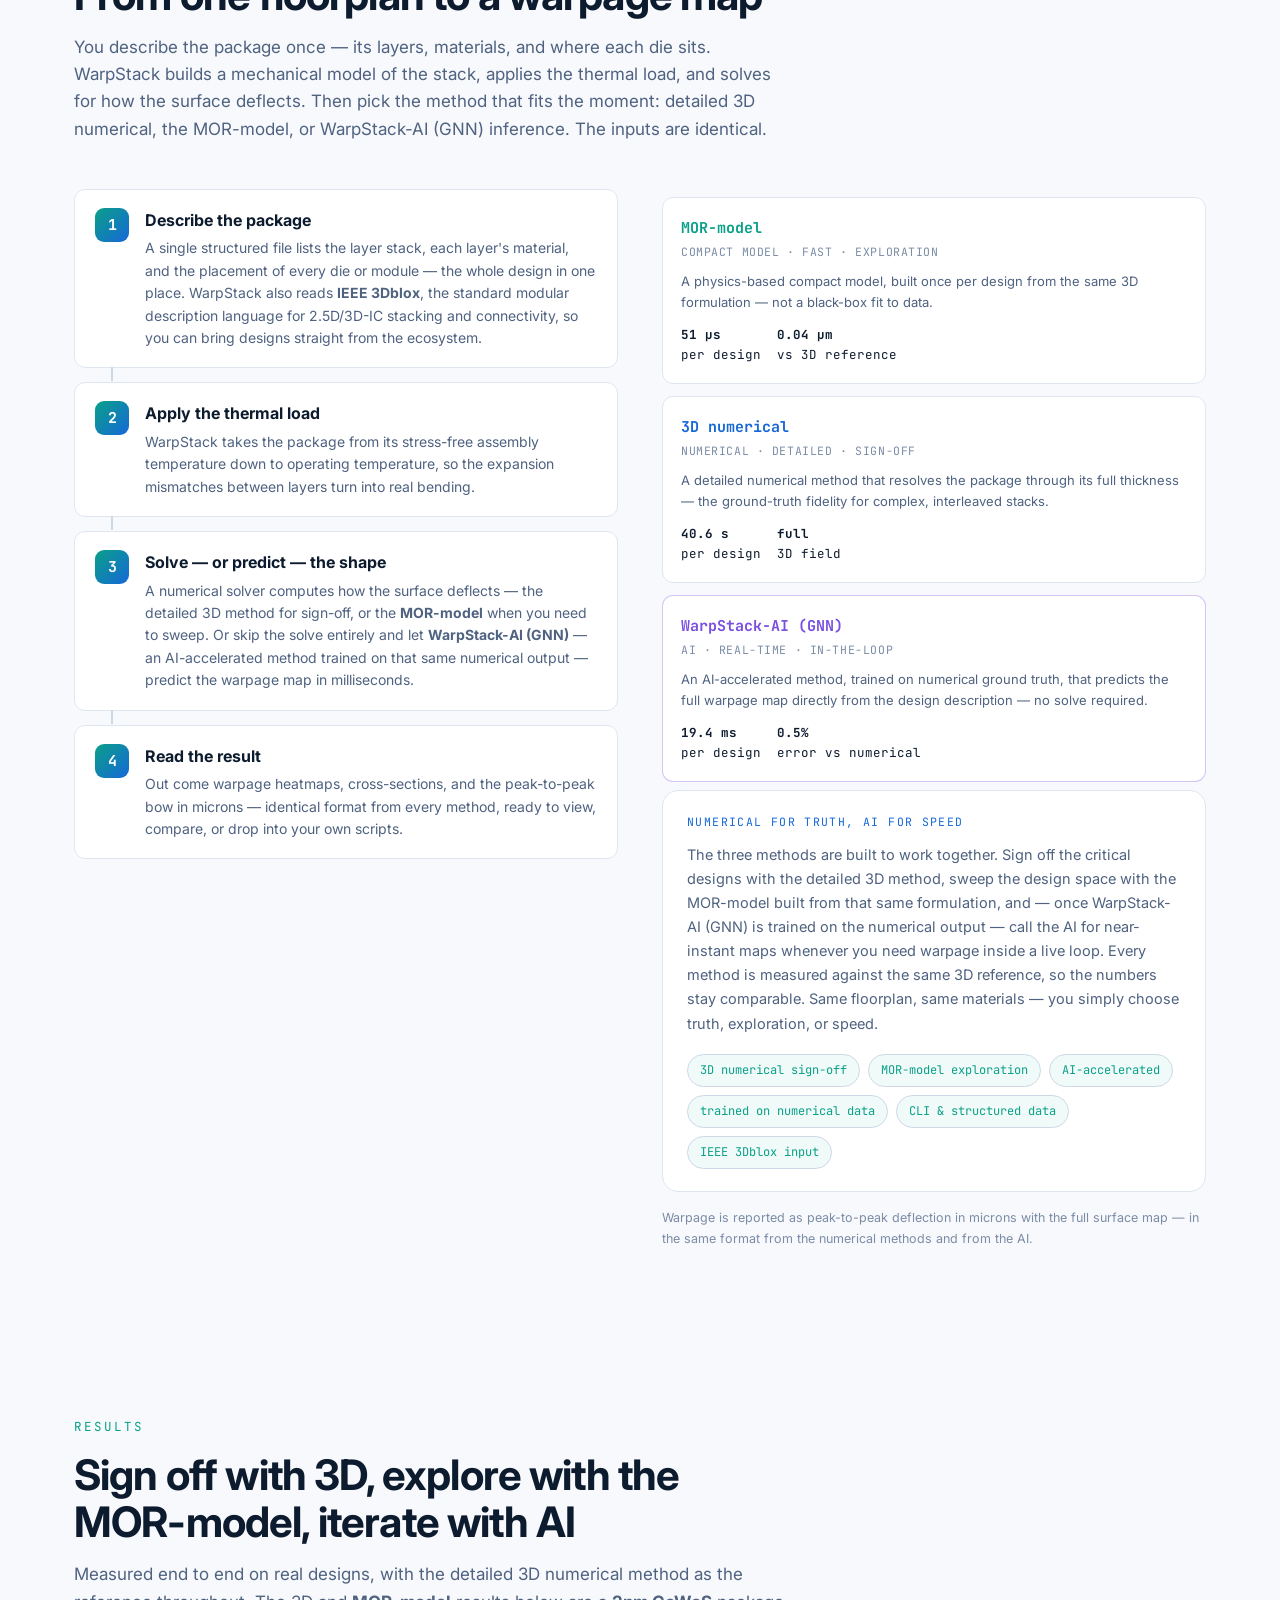
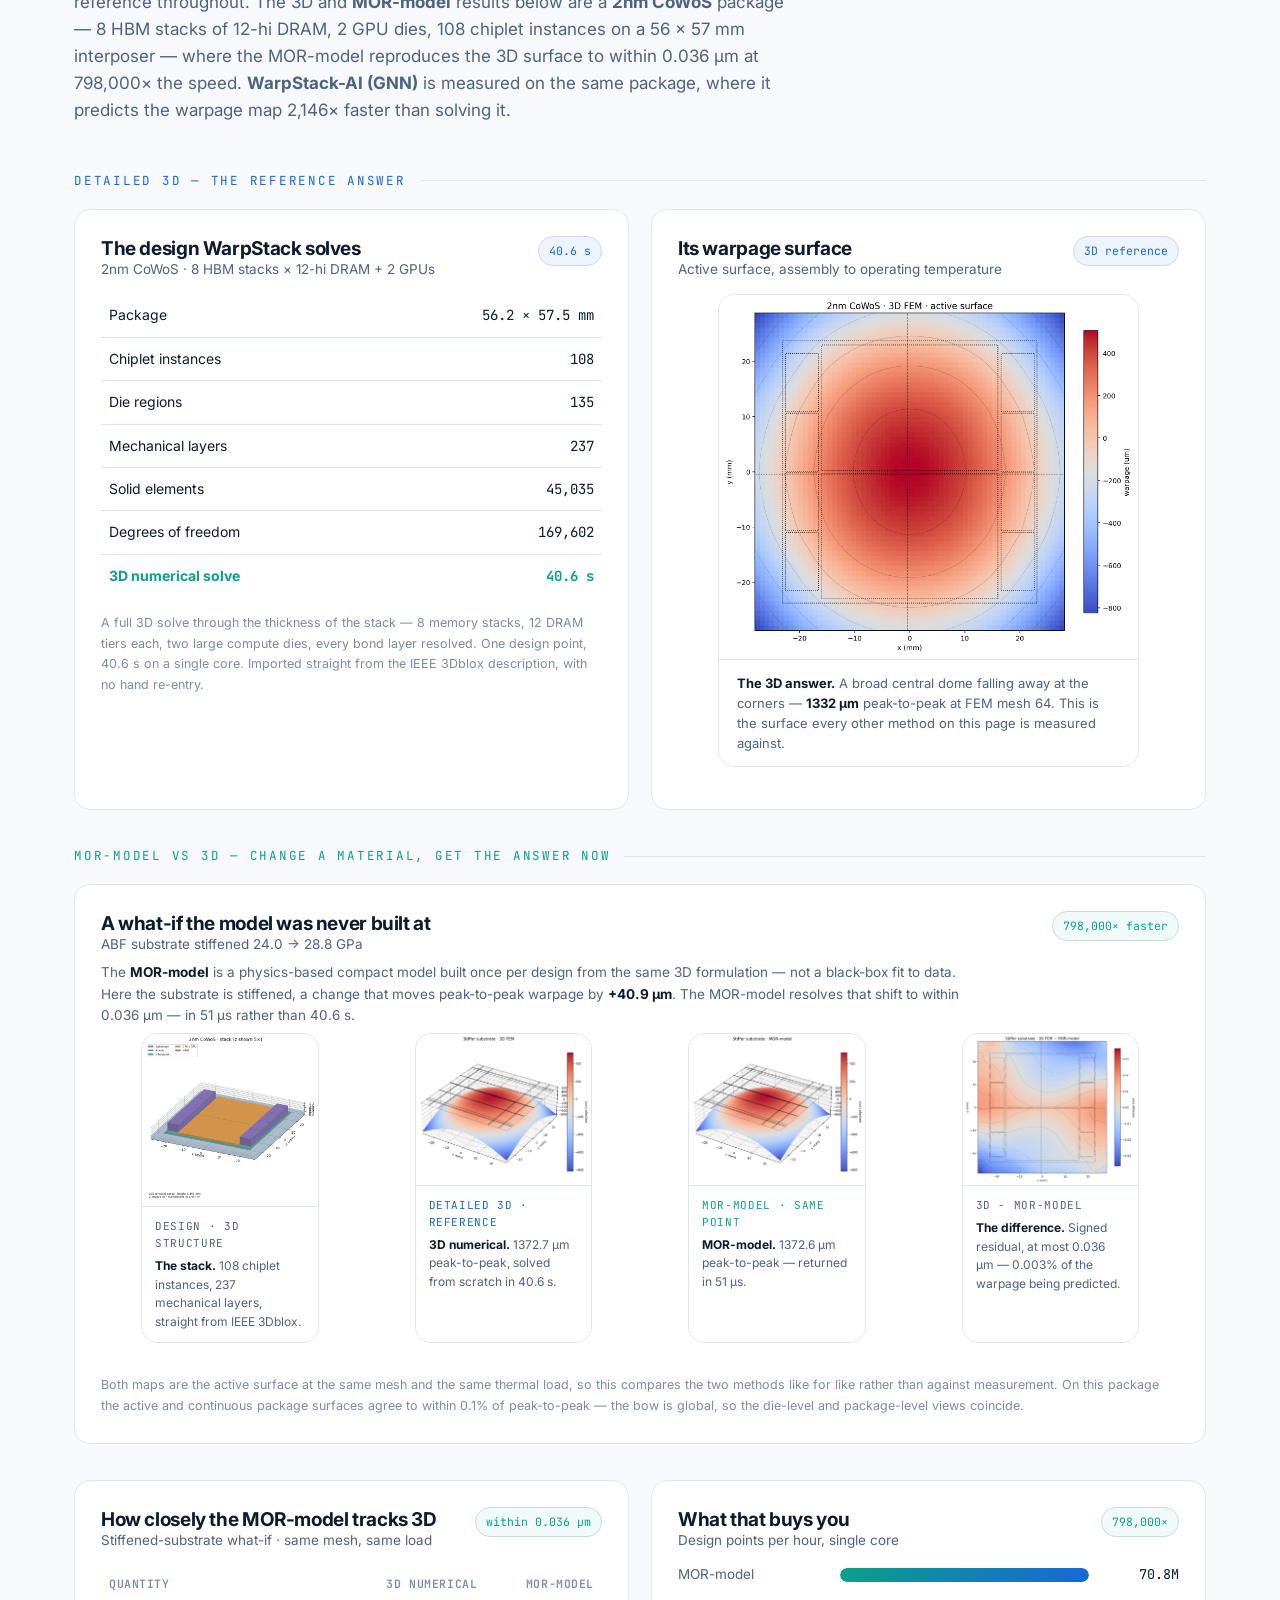
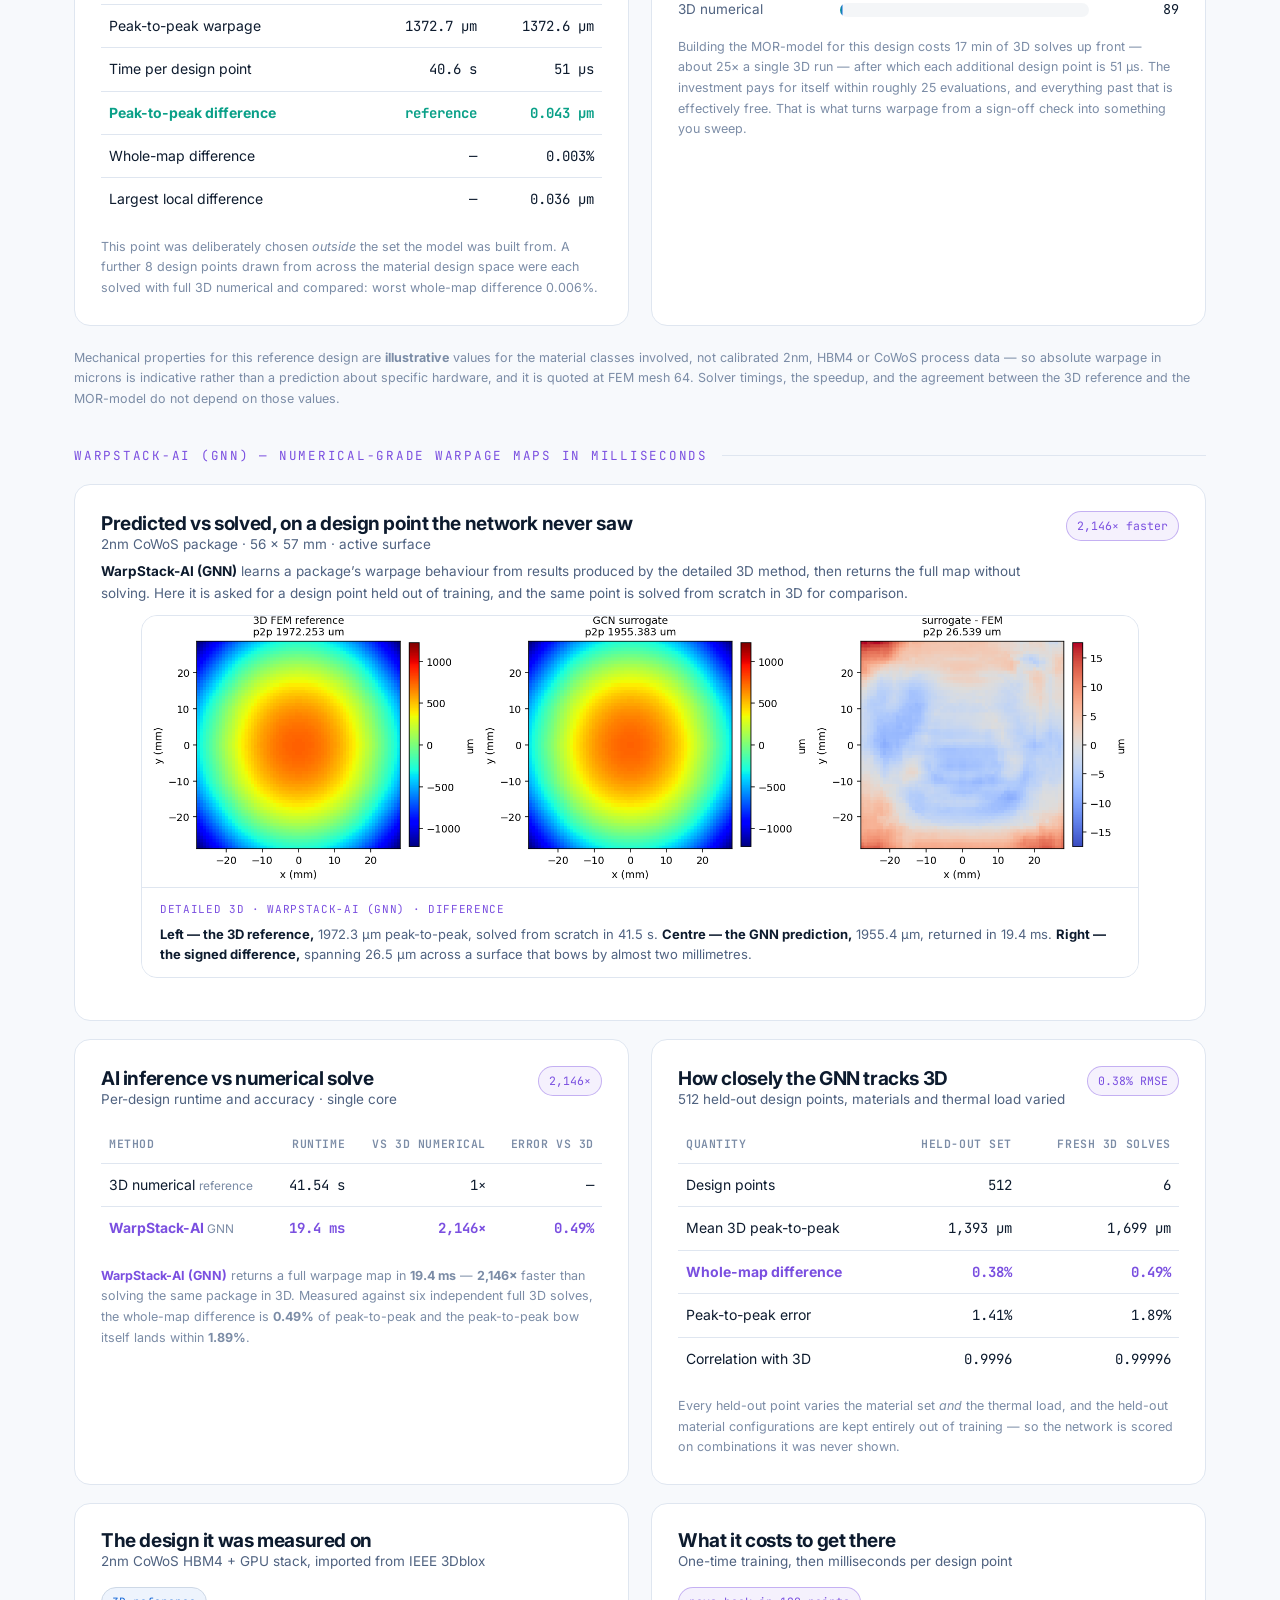
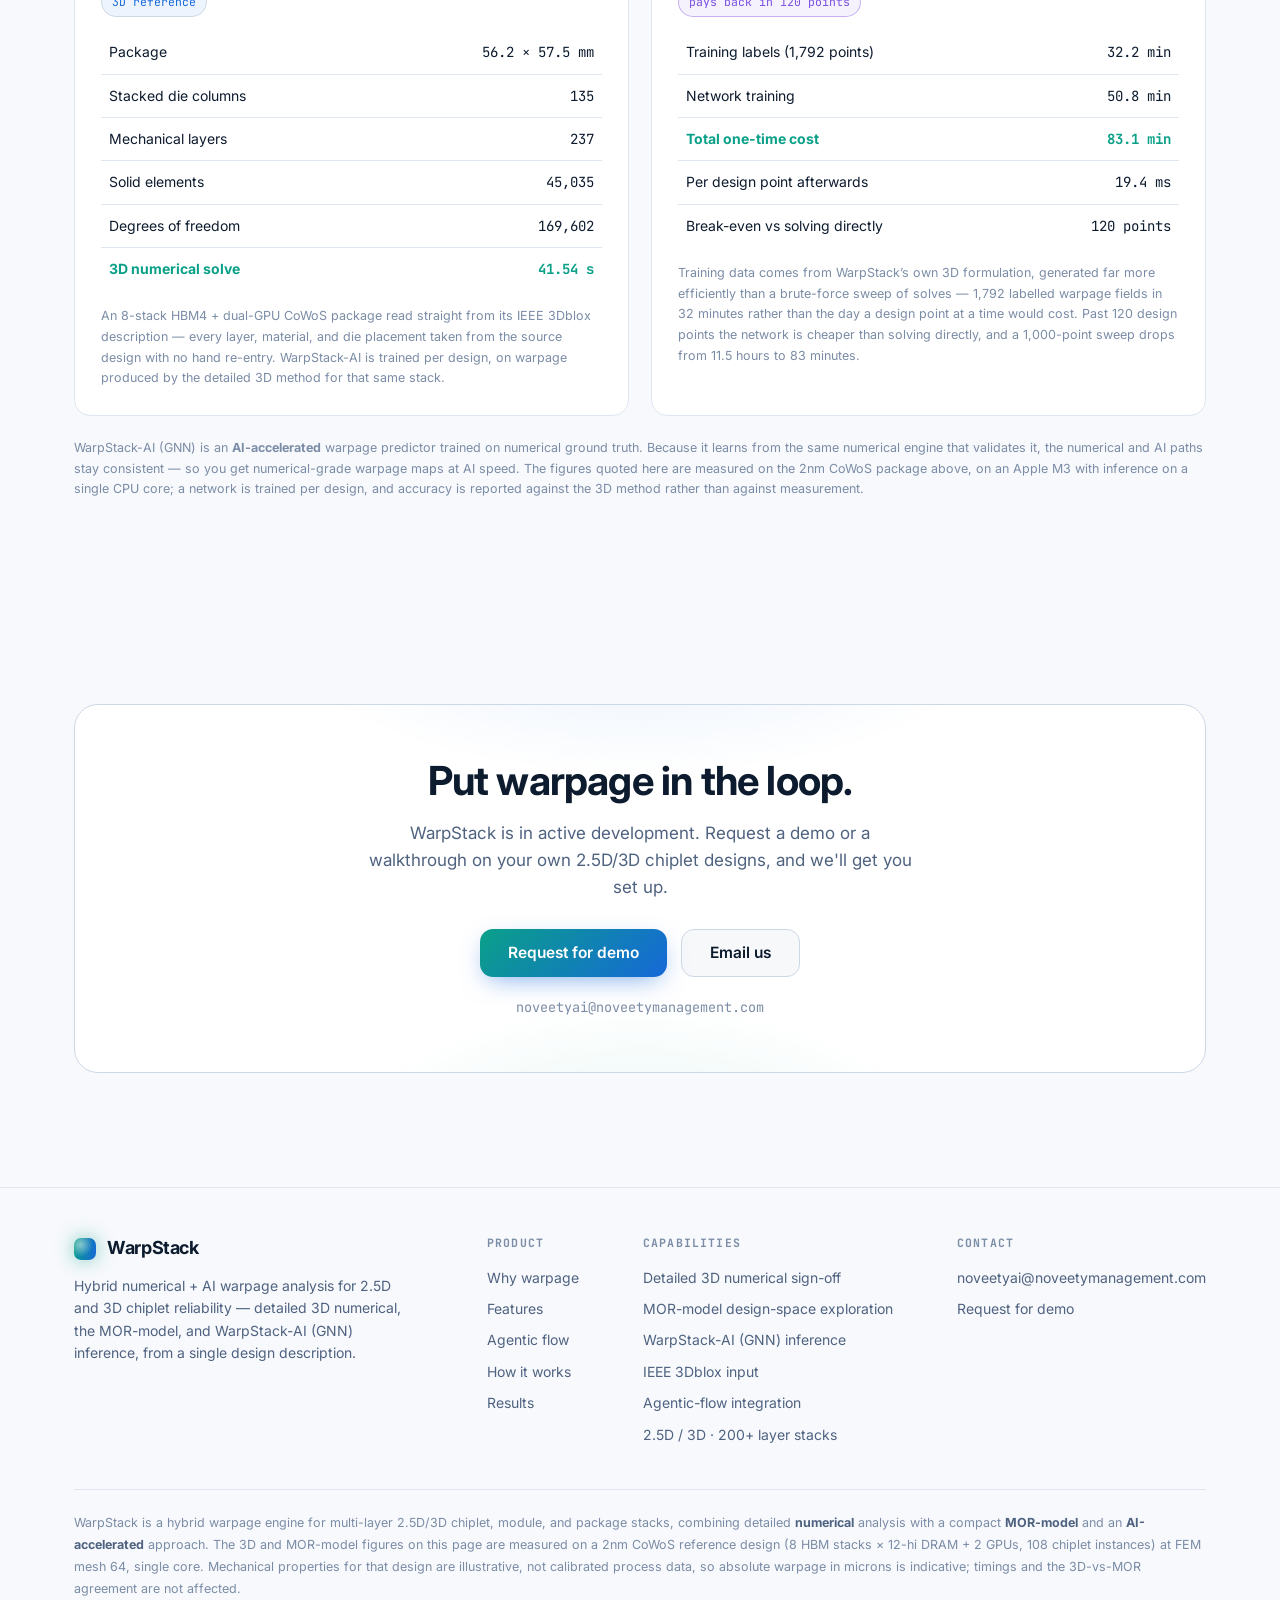
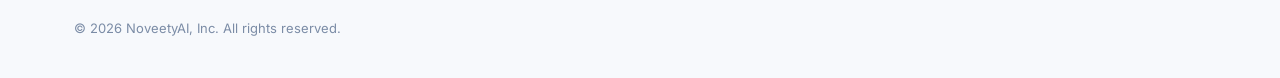
==== commit 6e3d0174: "change color scheme" ====
--- a/index.html
+++ b/index.html
@@ -8,18 +8,21 @@
 <meta property="og:title" content="WarpStack — Hybrid Numerical + AI Warpage Analysis for 2.5D/3D Chiplets" />
 <meta property="og:description" content="Accurate 3D numerical sign-off, the MOR-model for fast design-space exploration, and WarpStack-AI (GNN) inference in ~19 ms at 0.5% numerical-grade accuracy — one hybrid warpage engine." />
 <meta property="og:type" content="website" />
+<link rel="preconnect" href="https://fonts.googleapis.com">
+<link rel="preconnect" href="https://fonts.gstatic.com" crossorigin>
+<link href="https://fonts.googleapis.com/css2?family=Inter:wght@400;500;600;700;800&family=JetBrains+Mono:wght@400;600;700&display=swap" rel="stylesheet">
 <style>
   :root{
-    --bg:#070b16; --bg-2:#0a1020; --surface:#0e1628; --surface-2:#13203b;
-    --border:rgba(148,163,184,.14); --border-strong:rgba(148,163,184,.26);
-    --text:#e9eef8; --muted:#9aabc6; --muted-2:#6f829f;
-    --cyan:#22d3ee; --blue:#3b82f6; --indigo:#6366f1;
-    --amber:#fbbf24; --orange:#fb923c; --red:#ef4444;
-    --warp:linear-gradient(90deg,#1d4ed8 0%,#3b82f6 20%,#22d3ee 38%,#e2e8f0 52%,#fbbf24 68%,#fb923c 84%,#ef4444 100%);
-    --accent-grad:linear-gradient(135deg,#22d3ee 0%,#3b82f6 55%,#6366f1 100%);
+    --bg:#f7f9fc; --bg-2:#f0f4fa; --surface:#ffffff; --surface-2:#f0f4fa;
+    --border:#dfe6f0; --border-strong:#cdd8e6;
+    --text:#0d1b2e; --muted:#4f6280; --muted-2:#7b8ca6;
+    --cyan:#0aa088; --blue:#1668d8; --indigo:#7a4fe0;
+    --amber:#c2670a; --orange:#1668d8; --red:#d63a49;
+    --warp:linear-gradient(100deg,#0aa088 0%,#1668d8 100%);
+    --accent-grad:linear-gradient(135deg,#0aa088 0%,#1668d8 100%);
     --radius:16px; --radius-sm:11px;
-    --mono:ui-monospace,SFMono-Regular,"SF Mono",Menlo,Consolas,monospace;
-    --sans:-apple-system,BlinkMacSystemFont,"Segoe UI",Roboto,Inter,Helvetica,Arial,sans-serif;
+    --mono:"JetBrains Mono",ui-monospace,SFMono-Regular,"SF Mono",Menlo,Consolas,monospace;
+    --sans:"Inter",-apple-system,BlinkMacSystemFont,"Segoe UI",Roboto,Helvetica,Arial,sans-serif;
     --maxw:1180px;
   }
   *{box-sizing:border-box}
@@ -32,9 +35,8 @@
   body::before{
     content:""; position:fixed; inset:0; z-index:-2; pointer-events:none;
     background:
-      radial-gradient(900px 480px at 80% -8%, rgba(239,68,68,.14), transparent 60%),
-      radial-gradient(820px 520px at 6% 2%, rgba(34,211,238,.15), transparent 58%),
-      radial-gradient(1000px 700px at 50% 112%, rgba(59,130,246,.10), transparent 60%),
+      radial-gradient(820px 520px at 8% 0%, rgba(10,160,136,.09), transparent 58%),
+      radial-gradient(900px 620px at 90% 2%, rgba(22,104,216,.07), transparent 60%),
       var(--bg);
   }
   a{color:inherit; text-decoration:none}
@@ -43,7 +45,7 @@
   .wrap{max-width:var(--maxw); margin:0 auto; padding:0 24px}
   .mono{font-family:var(--mono)}
   .grad-text{
-    background:linear-gradient(100deg,#67e8f9 0%,#60a5fa 45%,#fb923c 100%);
+    background:linear-gradient(100deg,#0aa088 0%,#1668d8 100%);
     -webkit-background-clip:text; background-clip:text; color:transparent;
   }
 
@@ -51,14 +53,14 @@
   header.nav{
     position:sticky; top:0; z-index:50;
     backdrop-filter:saturate(140%) blur(12px);
-    background:rgba(7,11,22,.72);
+    background:rgba(255,255,255,.82);
     border-bottom:1px solid var(--border);
   }
   .nav-inner{display:flex; align-items:center; justify-content:space-between; height:64px}
   .brand{display:flex; align-items:center; gap:11px; font-weight:700; font-size:18px; letter-spacing:-.02em}
   .brand .dot{
     width:22px; height:22px; border-radius:7px; background:var(--warp);
-    box-shadow:0 0 0 1px rgba(255,255,255,.12), 0 0 18px rgba(34,211,238,.5);
+    box-shadow:0 0 0 1px rgba(255,255,255,.12), 0 0 18px rgba(10,160,136,.5);
     position:relative; overflow:hidden;
   }
   .brand .dot::after{content:""; position:absolute; inset:0; background:radial-gradient(circle at 30% 30%, rgba(255,255,255,.5), transparent 55%)}
@@ -72,8 +74,8 @@
     padding:12px 20px; border-radius:11px; transition:transform .12s ease, box-shadow .2s ease, background .2s;
     white-space:nowrap;
   }
-  .btn-primary{background:var(--accent-grad); color:#04101f; box-shadow:0 8px 26px -8px rgba(56,189,248,.6)}
-  .btn-primary:hover{transform:translateY(-2px); box-shadow:0 14px 34px -8px rgba(56,189,248,.7)}
+  .btn-primary{background:var(--accent-grad); color:#ffffff; box-shadow:0 8px 26px -8px rgba(22,104,216,.6)}
+  .btn-primary:hover{transform:translateY(-2px); box-shadow:0 14px 34px -8px rgba(22,104,216,.7)}
   .btn-ghost{background:rgba(148,163,184,.08); color:var(--text); border:1px solid var(--border-strong)}
   .btn-ghost:hover{background:rgba(148,163,184,.16); transform:translateY(-2px)}
   .btn-lg{padding:15px 28px; font-size:15.5px; border-radius:13px}
@@ -86,7 +88,7 @@
     display:inline-flex; align-items:center; gap:9px; font-family:var(--mono); font-size:12px;
     letter-spacing:.16em; text-transform:uppercase; color:var(--cyan);
     padding:7px 13px; border:1px solid var(--border-strong); border-radius:100px;
-    background:rgba(34,211,238,.06);
+    background:rgba(10,160,136,.06);
   }
   .eyebrow .pulse{width:7px; height:7px; border-radius:50%; background:var(--cyan); box-shadow:0 0 10px var(--cyan); animation:pulse 1.8s infinite}
   @keyframes pulse{0%,100%{opacity:1}50%{opacity:.35}}
@@ -100,32 +102,32 @@
   /* ---------- HERO VISUAL ---------- */
   .viz-card{
     position:relative; border:1px solid var(--border); border-radius:var(--radius);
-    background:linear-gradient(180deg,rgba(19,32,59,.85),rgba(10,16,32,.9));
-    box-shadow:0 30px 80px -30px rgba(0,0,0,.8), inset 0 1px 0 rgba(255,255,255,.04);
+    background:linear-gradient(180deg,#ffffff,#ffffff);
+    box-shadow:0 30px 80px -30px rgba(16,34,64,.10), inset 0 1px 0 rgba(255,255,255,.6);
     padding:14px; overflow:hidden;
   }
   .viz-head{display:flex; align-items:center; justify-content:space-between; margin-bottom:12px; padding:2px 6px}
   .viz-title{font-family:var(--mono); font-size:12px; color:var(--muted); letter-spacing:.04em}
   .viz-dots{display:flex; gap:6px}
   .viz-dots i{width:10px; height:10px; border-radius:50%; display:inline-block; opacity:.7}
-  .viz-dots i:nth-child(1){background:#ef4444}.viz-dots i:nth-child(2){background:#fbbf24}.viz-dots i:nth-child(3){background:#22d3ee}
+  .viz-dots i:nth-child(1){background:#d63a49}.viz-dots i:nth-child(2){background:#c2670a}.viz-dots i:nth-child(3){background:#0aa088}
   .viz-card img{display:block; width:100%; height:auto; border-radius:10px; background:#f5f7fb}
   .viz-cap{font-size:12.5px; color:var(--muted); padding:11px 6px 3px; line-height:1.5}
   .viz-cap b{color:var(--text)}
 
   /* ---------- STATS STRIP ---------- */
-  .stats{border-top:1px solid var(--border); border-bottom:1px solid var(--border); background:rgba(10,16,32,.5)}
+  .stats{border-top:1px solid var(--border); border-bottom:1px solid var(--border); background:#ffffff}
   .stats-grid{display:grid; grid-template-columns:repeat(4,1fr); gap:0}
   .stat{padding:30px 22px; text-align:center; border-right:1px solid var(--border)}
   .stat:last-child{border-right:none}
   .stat .num{font-family:var(--mono); font-size:clamp(26px,3.4vw,38px); font-weight:700; letter-spacing:-.03em}
-  .stat .num.c1{color:#22d3ee}.stat .num.c2{color:#ff7a52}.stat .num.c3{color:#fbbf24}.stat .num.c4{color:#60a5fa}
+  .stat .num.c1{color:#0aa088}.stat .num.c2{color:#1668d8}.stat .num.c3{color:#0aa088}.stat .num.c4{color:#1668d8}
   .stat .lbl{color:var(--muted); font-size:13.5px; margin-top:6px}
 
   /* ---------- SECTIONS ---------- */
   section{padding:84px 0}
   .sec-head{max-width:720px; margin-bottom:46px}
-  .kicker{font-family:var(--mono); font-size:12.5px; letter-spacing:.16em; text-transform:uppercase; color:var(--orange)}
+  .kicker{font-family:var(--mono); font-size:12.5px; letter-spacing:.16em; text-transform:uppercase; color:var(--cyan)}
   .sec-head h2{font-size:clamp(28px,3.6vw,42px); margin-top:14px}
   .sec-head p{color:var(--muted); font-size:17px; margin-top:16px}
 
@@ -133,19 +135,19 @@
   .cards-3{display:grid; grid-template-columns:repeat(3,1fr); gap:20px}
   .card{
     border:1px solid var(--border); border-radius:var(--radius); padding:26px;
-    background:linear-gradient(180deg,rgba(19,32,59,.5),rgba(12,19,36,.5)); transition:border-color .2s, transform .2s;
+    background:linear-gradient(180deg,#ffffff,#ffffff); transition:border-color .2s, transform .2s;
   }
   .card:hover{border-color:var(--border-strong); transform:translateY(-3px)}
   .card .ic{
     width:46px; height:46px; border-radius:12px; display:grid; place-items:center; margin-bottom:16px;
-    background:rgba(34,211,238,.1); border:1px solid var(--border-strong); font-size:22px;
+    background:rgba(10,160,136,.1); border:1px solid var(--border-strong); font-size:22px;
   }
   .card h3{font-size:18.5px}
   .card p{color:var(--muted); font-size:14.5px; margin-top:9px}
 
   /* feature grid */
   .features{display:grid; grid-template-columns:repeat(3,1fr); gap:20px}
-  .feat{border:1px solid var(--border); border-radius:var(--radius); padding:26px; background:rgba(14,22,40,.55); position:relative; overflow:hidden}
+  .feat{border:1px solid var(--border); border-radius:var(--radius); padding:26px; background:#ffffff; position:relative; overflow:hidden}
   .feat::before{content:""; position:absolute; top:0; left:0; right:0; height:2px; background:var(--warp); opacity:0; transition:opacity .25s}
   .feat:hover::before{opacity:.85}
   .feat:hover{border-color:var(--border-strong)}
@@ -159,11 +161,11 @@
   .pipe{display:flex; flex-direction:column; gap:14px}
   .pipe-step{
     display:flex; gap:16px; align-items:flex-start; padding:18px 20px; border:1px solid var(--border);
-    border-radius:var(--radius-sm); background:rgba(14,22,40,.6); position:relative;
+    border-radius:var(--radius-sm); background:#ffffff; position:relative;
   }
   .pipe-step .n{
     flex:none; width:34px; height:34px; border-radius:9px; display:grid; place-items:center;
-    font-family:var(--mono); font-weight:700; font-size:15px; color:#04101f; background:var(--accent-grad);
+    font-family:var(--mono); font-weight:700; font-size:15px; color:#ffffff; background:var(--accent-grad);
   }
   .pipe-step h4{margin:0 0 4px; font-size:16px}
   .pipe-step p{color:var(--muted); font-size:14px}
@@ -171,11 +173,11 @@
   .pipe-step:last-child::after{display:none}
   .twocard{display:grid; grid-template-columns:1fr 1fr; gap:14px; margin-top:8px}
   .threecard{display:flex; flex-direction:column; gap:12px; margin-top:8px}
-  .solver.ai{border-color:rgba(139,147,248,.32)}
-  .solver.ai .nm{color:#a78bfa}
-  .solver{border:1px solid var(--border); border-radius:var(--radius-sm); padding:18px; background:rgba(14,22,40,.6)}
+  .solver.ai{border-color:rgba(122,79,224,.32)}
+  .solver.ai .nm{color:#7a4fe0}
+  .solver{border:1px solid var(--border); border-radius:var(--radius-sm); padding:18px; background:#ffffff}
   .solver .nm{font-family:var(--mono); font-weight:700; font-size:15px}
-  .solver.fast .nm{color:#22d3ee}.solver.acc .nm{color:#ff7a52}
+  .solver.fast .nm{color:#0aa088}.solver.acc .nm{color:#1668d8}
   .solver .role{font-size:11.5px; color:var(--muted-2); font-family:var(--mono); letter-spacing:.05em; text-transform:uppercase; margin-top:3px}
   .solver p{color:var(--muted); font-size:13px; margin-top:10px}
   .solver .kv{margin-top:12px; display:flex; gap:16px; font-family:var(--mono); font-size:12.5px}
@@ -183,12 +185,12 @@
   .solver .paren{color:var(--muted-2); font-weight:400; font-size:.82em}
   .eqbox{
     margin-top:8px; border:1px solid var(--border); border-radius:var(--radius); padding:22px 24px;
-    background:linear-gradient(180deg,rgba(19,32,59,.6),rgba(10,16,32,.7));
+    background:linear-gradient(180deg,#ffffff,#ffffff);
   }
   .eqbox .label{font-family:var(--mono); font-size:11.5px; letter-spacing:.12em; text-transform:uppercase; color:var(--orange)}
   .eqbox .why{color:var(--muted); font-size:14.5px; line-height:1.66; margin:12px 0 2px}
   .chips{display:flex; flex-wrap:wrap; gap:8px; margin-top:18px}
-  .chip{font-family:var(--mono); font-size:12px; color:var(--cyan); border:1px solid var(--border-strong); border-radius:100px; padding:6px 12px; background:rgba(34,211,238,.06)}
+  .chip{font-family:var(--mono); font-size:12px; color:var(--cyan); border:1px solid var(--border-strong); border-radius:100px; padding:6px 12px; background:rgba(10,160,136,.06)}
   .note{color:var(--muted-2); font-size:12.5px; margin-top:16px; line-height:1.65}
 
   /* agentic flow */
@@ -196,13 +198,13 @@
   .flowpts li{position:relative; padding-left:26px; color:var(--muted); font-size:14.5px; line-height:1.6}
   .flowpts li::before{content:"→"; position:absolute; left:0; top:0; color:var(--cyan); font-family:var(--mono)}
   .flowpts li b{color:var(--text)}
-  .floloop{border:1px solid var(--border); border-radius:var(--radius); padding:20px; background:linear-gradient(180deg,rgba(19,32,59,.5),rgba(10,16,32,.6))}
+  .floloop{border:1px solid var(--border); border-radius:var(--radius); padding:20px; background:linear-gradient(180deg,#ffffff,#ffffff)}
   .floloop-head{font-family:var(--mono); font-size:11.5px; letter-spacing:.12em; text-transform:uppercase; color:var(--muted-2); display:flex; align-items:center; gap:9px; margin-bottom:14px}
   .loopdot{width:8px; height:8px; border-radius:50%; background:var(--cyan); box-shadow:0 0 10px var(--cyan); flex:none}
-  .flonode{border:1px solid var(--border-strong); border-radius:var(--radius-sm); padding:14px 16px; background:rgba(14,22,40,.7)}
+  .flonode{border:1px solid var(--border-strong); border-radius:var(--radius-sm); padding:14px 16px; background:#ffffff}
   .flonode .ft{font-family:var(--mono); font-size:13px; color:var(--cyan)}
-  .flonode.engine{border-color:rgba(251,146,60,.32)}
-  .flonode.engine .ft{color:#ff7a52}
+  .flonode.engine{border-color:rgba(22,104,216,.32)}
+  .flonode.engine .ft{color:#1668d8}
   .flonode .fd{color:var(--muted); font-size:13px; margin-top:5px; line-height:1.55}
   .floarrow{display:flex; align-items:center; gap:9px; padding:9px 0 9px 4px; color:var(--muted-2); font-size:12.5px; font-family:var(--mono)}
   .floarrow .ax{color:var(--cyan); font-size:16px; line-height:1}
@@ -212,28 +214,28 @@
   .res-label{font-family:var(--mono); font-size:12.5px; letter-spacing:.14em; text-transform:uppercase; color:var(--cyan); display:flex; align-items:center; gap:14px; margin:0 0 18px}
   .res-label::after{content:""; flex:1; height:1px; background:var(--border)}
   .res-label.warm{color:var(--orange)}
-  .res-label.ai{color:#a78bfa}
-  table.data tr.ai td{color:#c4b5fd; font-weight:700}
+  .res-label.ai{color:#7a4fe0}
+  table.data tr.ai td{color:#7a4fe0; font-weight:700}
   .res-grid{display:grid; grid-template-columns:1fr 1fr; gap:22px}
   .panel{
     border:1px solid var(--border); border-radius:var(--radius); padding:26px;
-    background:linear-gradient(180deg,rgba(19,32,59,.5),rgba(12,19,36,.55));
+    background:linear-gradient(180deg,#ffffff,#ffffff);
   }
   .panel.full{grid-column:1/-1}
   .panel{min-width:0}
   .panel .phead{display:flex; align-items:baseline; justify-content:space-between; gap:14px; margin-bottom:6px; flex-wrap:wrap}
   .panel h3{font-size:19px}
   .panel .psub{color:var(--muted); font-size:13.5px}
-  .badge{font-family:var(--mono); font-size:11.5px; padding:5px 10px; border-radius:100px; border:1px solid var(--border-strong); color:var(--cyan); background:rgba(34,211,238,.06); white-space:nowrap}
-  .badge.warn{color:var(--orange); background:rgba(251,146,60,.07)}
-  .badge.ai{color:#c4b5fd; border-color:rgba(167,139,250,.4); background:rgba(167,139,250,.08)}
+  .badge{font-family:var(--mono); font-size:11.5px; padding:5px 10px; border-radius:100px; border:1px solid var(--border-strong); color:var(--cyan); background:rgba(10,160,136,.06); white-space:nowrap}
+  .badge.warn{color:var(--orange); background:rgba(22,104,216,.07)}
+  .badge.ai{color:#7a4fe0; border-color:rgba(122,79,224,.4); background:rgba(122,79,224,.08)}
   table.data{width:100%; border-collapse:collapse; margin-top:14px; font-size:14px}
   table.data th,table.data td{text-align:left; padding:10px 8px; border-bottom:1px solid var(--border)}
   table.data th{color:var(--muted-2); font-weight:600; font-family:var(--mono); font-size:11.5px; letter-spacing:.05em; text-transform:uppercase}
   table.data td.mono{font-family:var(--mono)}
   table.data td.r,table.data th.r{text-align:right}
   table.data tr:last-child td{border-bottom:none}
-  table.data tr.win td{color:#67e8f9; font-weight:700}
+  table.data tr.win td{color:#0aa088; font-weight:700}
   .muted-tag{color:var(--muted-2); font-weight:400; font-size:.85em}
   .bars{margin-top:8px}
   .bar-row{display:grid; grid-template-columns:150px 1fr 78px; align-items:center; gap:12px; margin:13px 0}
@@ -259,26 +261,26 @@
   .fig-4 .fig{margin-top:0; display:flex; flex-direction:column}
   .fig-4 .fig figcaption{flex:1}
   .fig-4 figcaption{font-size:12px; padding:11px 13px}
-  .figtag.fst{color:#a9b6cc}
+  .figtag.fst{color:#4f6280}
   @media(max-width:900px){.fig-4{grid-template-columns:repeat(2,1fr)}}
   @media(max-width:520px){.fig-4{grid-template-columns:1fr}}
   .warpfig{border:1px solid var(--border); border-radius:var(--radius); padding:20px 22px 6px; margin-top:30px;
-    background:linear-gradient(180deg,rgba(19,32,59,.5),rgba(12,19,36,.55))}
+    background:linear-gradient(180deg,#ffffff,#ffffff)}
   .warpfig svg{display:block; width:100%; height:auto}
   .warpfig figcaption{color:var(--muted); font-size:13.5px; line-height:1.62; padding:14px 4px 10px; border-top:1px solid var(--border); margin-top:8px}
   .warpfig figcaption b{color:var(--text)}
   .figtag{font-family:var(--mono); font-size:11px; letter-spacing:.06em; text-transform:uppercase; display:block; margin-bottom:5px}
-  .figtag.f2d{color:#22d3ee}.figtag.f3d{color:#ff7a52}.figtag.fai{color:#a78bfa}
+  .figtag.f2d{color:#0aa088}.figtag.f3d{color:#1668d8}.figtag.fai{color:#7a4fe0}
   @media(max-width:860px){.fig-3{grid-template-columns:1fr}}
   @media(max-width:640px){.fig-2{grid-template-columns:1fr}}
 
   /* CTA */
   .cta-band{
     border:1px solid var(--border-strong); border-radius:24px; padding:54px 44px; text-align:center; position:relative; overflow:hidden;
-    background:linear-gradient(180deg,rgba(19,32,59,.8),rgba(10,16,32,.92));
+    background:linear-gradient(180deg,#ffffff,#ffffff);
   }
   .cta-band::before{content:""; position:absolute; inset:0; z-index:0; opacity:.5;
-    background:radial-gradient(600px 240px at 50% -20%, rgba(251,146,60,.2), transparent 60%),radial-gradient(500px 240px at 50% 120%, rgba(34,211,238,.18), transparent 60%)}
+    background:radial-gradient(600px 240px at 50% -20%, rgba(22,104,216,.2), transparent 60%),radial-gradient(500px 240px at 50% 120%, rgba(10,160,136,.18), transparent 60%)}
   .cta-band>*{position:relative; z-index:1}
   .cta-band h2{font-size:clamp(28px,3.6vw,40px)}
   .cta-band p{color:var(--muted); font-size:17px; margin:16px auto 28px; max-width:560px}
@@ -311,7 +313,7 @@
     .stat:nth-child(1),.stat:nth-child(2){border-bottom:1px solid var(--border)}
     .cards-3,.features,.res-grid{grid-template-columns:1fr}
     .nav-links{display:none}
-    .nav-links.open{display:flex; position:absolute; top:64px; left:0; right:0; flex-direction:column; gap:0; background:rgba(8,12,24,.98); border-bottom:1px solid var(--border); padding:8px 0}
+    .nav-links.open{display:flex; position:absolute; top:64px; left:0; right:0; flex-direction:column; gap:0; background:rgba(255,255,255,.98); border-bottom:1px solid var(--border); padding:8px 0}
     .nav-links.open a{padding:13px 24px}
     .nav-toggle{display:block}
     section{padding:62px 0}
@@ -431,14 +433,14 @@
         </defs>
 
         <!-- CONVEX -->
-        <text x="220" y="30" text-anchor="middle" fill="#e9eef8" font-size="17" font-weight="700">Convex warpage <tspan fill="#7f8ea6" font-weight="400">(∩)</tspan></text>
-        <text x="220" y="49" text-anchor="middle" fill="#9aabc6" font-size="12.5">center domes up · edges pressed down</text>
+        <text x="220" y="30" text-anchor="middle" fill="#0d1b2e" font-size="17" font-weight="700">Convex warpage <tspan fill="#7b8ca6" font-weight="400">(∩)</tspan></text>
+        <text x="220" y="49" text-anchor="middle" fill="#4f6280" font-size="12.5">center domes up · edges pressed down</text>
         <g transform="translate(20,54)">
           <rect x="30" y="250" width="350" height="26" rx="3" fill="#0f5f34" stroke="#0a4526"/>
           <rect x="30" y="249" width="350" height="3" fill="#c98a3c" opacity="0.7"/>
           <text x="205" y="268" text-anchor="middle" fill="#dcece0" font-size="12" font-weight="600" letter-spacing="0.5">Substrate</text>
           <line x1="38" y1="234" x2="362" y2="234" stroke="#64748b" stroke-width="1.4" stroke-dasharray="3 5" opacity="0.5"/>
-          <text x="366" y="237" fill="#6f829f" font-size="10.5" font-family="ui-monospace,monospace">flat</text>
+          <text x="366" y="237" fill="#7b8ca6" font-size="10.5" font-family="ui-monospace,monospace">flat</text>
           <!-- gentle convex bow: thin interposer + wide flat die -->
           <path d="M40,236 Q200,196 360,236 L360,227 Q200,187 40,227 Z" fill="url(#wsSub)" stroke="#0f7a3d" stroke-width="1.3"/>
           <path d="M95,216 Q200,198 305,216 L305,203 Q200,185 95,203 Z" fill="url(#wsDie)" stroke="#8a99ad" stroke-width="1.2"/>
@@ -461,30 +463,30 @@
             <ellipse cx="345" cy="242" rx="8" ry="8" fill="url(#wsSolder)"/>
           </g>
           <!-- OPENING at center (gap under raised interposer) -->
-          <ellipse cx="200" cy="226" rx="15" ry="19" fill="none" stroke="#ef4444" stroke-width="1.8" stroke-dasharray="5 4"/>
+          <ellipse cx="200" cy="226" rx="15" ry="19" fill="none" stroke="#d63a49" stroke-width="1.8" stroke-dasharray="5 4"/>
           <!-- BRIDGING at edges -->
-          <ellipse cx="69" cy="243" rx="27" ry="15" fill="none" stroke="#38bdf8" stroke-width="1.8" stroke-dasharray="5 4"/>
+          <ellipse cx="69" cy="243" rx="27" ry="15" fill="none" stroke="#1668d8" stroke-width="1.8" stroke-dasharray="5 4"/>
           <!-- callout: bridging (top-left) -->
-          <text x="22" y="88" fill="#38bdf8" font-size="13.5" font-weight="700">Solder bridging</text>
-          <text x="22" y="104" fill="#9aabc6" font-size="11.5">edge bumps → short</text>
-          <path d="M58,109 Q62,150 69,229" fill="none" stroke="#38bdf8" stroke-width="1.2" stroke-dasharray="4 3"/>
-          <circle cx="69" cy="231" r="2.3" fill="#38bdf8"/>
+          <text x="22" y="88" fill="#1668d8" font-size="13.5" font-weight="700">Solder bridging</text>
+          <text x="22" y="104" fill="#4f6280" font-size="11.5">edge bumps → short</text>
+          <path d="M58,109 Q62,150 69,229" fill="none" stroke="#1668d8" stroke-width="1.2" stroke-dasharray="4 3"/>
+          <circle cx="69" cy="231" r="2.3" fill="#1668d8"/>
           <!-- callout: opening (top-right) -->
-          <text x="378" y="88" text-anchor="end" fill="#ef4444" font-size="13.5" font-weight="700">Solder opening</text>
-          <text x="378" y="104" text-anchor="end" fill="#9aabc6" font-size="11.5">center bump → open</text>
-          <path d="M203,209 Q290,150 352,109" fill="none" stroke="#ef4444" stroke-width="1.2" stroke-dasharray="4 3"/>
-          <circle cx="201" cy="211" r="2.3" fill="#ef4444"/>
+          <text x="378" y="88" text-anchor="end" fill="#d63a49" font-size="13.5" font-weight="700">Solder opening</text>
+          <text x="378" y="104" text-anchor="end" fill="#4f6280" font-size="11.5">center bump → open</text>
+          <path d="M203,209 Q290,150 352,109" fill="none" stroke="#d63a49" stroke-width="1.2" stroke-dasharray="4 3"/>
+          <circle cx="201" cy="211" r="2.3" fill="#d63a49"/>
         </g>
 
         <!-- CONCAVE -->
-        <text x="700" y="30" text-anchor="middle" fill="#e9eef8" font-size="17" font-weight="700">Concave warpage <tspan fill="#7f8ea6" font-weight="400">(∪)</tspan></text>
-        <text x="700" y="49" text-anchor="middle" fill="#9aabc6" font-size="12.5">center sags down · edges lift up</text>
+        <text x="700" y="30" text-anchor="middle" fill="#0d1b2e" font-size="17" font-weight="700">Concave warpage <tspan fill="#7b8ca6" font-weight="400">(∪)</tspan></text>
+        <text x="700" y="49" text-anchor="middle" fill="#4f6280" font-size="12.5">center sags down · edges lift up</text>
         <g transform="translate(500,54)">
           <rect x="30" y="250" width="350" height="26" rx="3" fill="#0f5f34" stroke="#0a4526"/>
           <rect x="30" y="249" width="350" height="3" fill="#c98a3c" opacity="0.7"/>
           <text x="205" y="268" text-anchor="middle" fill="#dcece0" font-size="12" font-weight="600" letter-spacing="0.5">Substrate</text>
           <line x1="38" y1="234" x2="362" y2="234" stroke="#64748b" stroke-width="1.4" stroke-dasharray="3 5" opacity="0.5"/>
-          <text x="366" y="237" fill="#6f829f" font-size="10.5" font-family="ui-monospace,monospace">flat</text>
+          <text x="366" y="237" fill="#7b8ca6" font-size="10.5" font-family="ui-monospace,monospace">flat</text>
           <!-- gentle concave bow -->
           <path d="M40,216 Q200,256 360,216 L360,207 Q200,247 40,207 Z" fill="url(#wsSub)" stroke="#0f7a3d" stroke-width="1.3"/>
           <path d="M95,218 Q200,236 305,218 L305,205 Q200,223 95,205 Z" fill="url(#wsDie)" stroke="#8a99ad" stroke-width="1.2"/>
@@ -505,26 +507,26 @@
             <ellipse cx="345" cy="242" rx="8" ry="8" fill="url(#wsSolder)"/>
           </g>
           <!-- BRIDGING at center -->
-          <ellipse cx="200" cy="243" rx="42" ry="15" fill="none" stroke="#38bdf8" stroke-width="1.8" stroke-dasharray="5 4"/>
+          <ellipse cx="200" cy="243" rx="42" ry="15" fill="none" stroke="#1668d8" stroke-width="1.8" stroke-dasharray="5 4"/>
           <!-- OPENING at edges -->
-          <ellipse cx="55" cy="226" rx="14" ry="19" fill="none" stroke="#ef4444" stroke-width="1.8" stroke-dasharray="5 4"/>
-          <ellipse cx="345" cy="226" rx="14" ry="19" fill="none" stroke="#ef4444" stroke-width="1.8" stroke-dasharray="5 4"/>
+          <ellipse cx="55" cy="226" rx="14" ry="19" fill="none" stroke="#d63a49" stroke-width="1.8" stroke-dasharray="5 4"/>
+          <ellipse cx="345" cy="226" rx="14" ry="19" fill="none" stroke="#d63a49" stroke-width="1.8" stroke-dasharray="5 4"/>
           <!-- callout: bridging (top-center, over valley) -->
-          <text x="200" y="80" text-anchor="middle" fill="#38bdf8" font-size="13.5" font-weight="700">Solder bridging</text>
-          <text x="200" y="96" text-anchor="middle" fill="#9aabc6" font-size="11.5">center bumps → short</text>
-          <path d="M200,101 L200,230" fill="none" stroke="#38bdf8" stroke-width="1.2" stroke-dasharray="4 3"/>
-          <circle cx="200" cy="232" r="2.3" fill="#38bdf8"/>
+          <text x="200" y="80" text-anchor="middle" fill="#1668d8" font-size="13.5" font-weight="700">Solder bridging</text>
+          <text x="200" y="96" text-anchor="middle" fill="#4f6280" font-size="11.5">center bumps → short</text>
+          <path d="M200,101 L200,230" fill="none" stroke="#1668d8" stroke-width="1.2" stroke-dasharray="4 3"/>
+          <circle cx="200" cy="232" r="2.3" fill="#1668d8"/>
           <!-- callout: opening (top-left, both edges) -->
-          <text x="22" y="116" fill="#ef4444" font-size="13.5" font-weight="700">Solder opening</text>
-          <text x="22" y="132" fill="#9aabc6" font-size="11.5">both edges → open</text>
-          <path d="M50,137 L55,207" fill="none" stroke="#ef4444" stroke-width="1.2" stroke-dasharray="4 3"/>
-          <circle cx="55" cy="209" r="2.3" fill="#ef4444"/>
-          <path d="M118,128 Q300,120 345,207" fill="none" stroke="#ef4444" stroke-width="1.2" stroke-dasharray="4 3" opacity="0.55"/>
-          <circle cx="345" cy="209" r="2.3" fill="#ef4444"/>
+          <text x="22" y="116" fill="#d63a49" font-size="13.5" font-weight="700">Solder opening</text>
+          <text x="22" y="132" fill="#4f6280" font-size="11.5">both edges → open</text>
+          <path d="M50,137 L55,207" fill="none" stroke="#d63a49" stroke-width="1.2" stroke-dasharray="4 3"/>
+          <circle cx="55" cy="209" r="2.3" fill="#d63a49"/>
+          <path d="M118,128 Q300,120 345,207" fill="none" stroke="#d63a49" stroke-width="1.2" stroke-dasharray="4 3" opacity="0.55"/>
+          <circle cx="345" cy="209" r="2.3" fill="#d63a49"/>
         </g>
 
         <!-- LEGEND -->
-        <g transform="translate(0,378)" font-size="12" fill="#9aabc6">
+        <g transform="translate(0,378)" font-size="12" fill="#4f6280">
           <rect x="150" y="-11" width="16" height="12" rx="2.5" fill="url(#wsDie)" stroke="#8a99ad"/>
           <text x="172" y="-1">Silicon die</text>
           <rect x="250" y="-11" width="16" height="12" rx="2.5" fill="url(#wsSub)" stroke="#0f7a3d"/>
@@ -533,9 +535,9 @@
           <text x="370" y="-1">Substrate</text>
           <ellipse cx="454" cy="-5" rx="7" ry="7" fill="url(#wsSolder)" stroke="#5b6b7f"/>
           <text x="466" y="-1">Solder bump</text>
-          <circle cx="562" cy="-5" r="7" fill="none" stroke="#ef4444" stroke-width="2" stroke-dasharray="4 3"/>
+          <circle cx="562" cy="-5" r="7" fill="none" stroke="#d63a49" stroke-width="2" stroke-dasharray="4 3"/>
           <text x="574" y="-1">Opening (open)</text>
-          <circle cx="692" cy="-5" r="7" fill="none" stroke="#38bdf8" stroke-width="2" stroke-dasharray="4 3"/>
+          <circle cx="692" cy="-5" r="7" fill="none" stroke="#1668d8" stroke-width="2" stroke-dasharray="4 3"/>
           <text x="704" y="-1">Bridging (short)</text>
         </g>
       </svg>
@@ -769,7 +771,7 @@
           <div><h3>A what-if the model was never built at</h3><div class="psub">ABF substrate stiffened 24.0 → 28.8 GPa</div></div>
           <span class="badge">798,000× faster</span>
         </div>
-        <p class="psub" style="margin:2px 0 4px; max-width:860px">The <b style="color:#e9eef8">MOR-model</b> is a physics-based compact model built once per design from the same 3D formulation — not a black-box fit to data. Here the substrate is stiffened, a change that moves peak-to-peak warpage by <b style="color:#e9eef8">+40.9 µm</b>. The MOR-model resolves that shift to within 0.036 µm — in 51 µs rather than 40.6 s.</p>
+        <p class="psub" style="margin:2px 0 4px; max-width:860px">The <b style="color:#0d1b2e">MOR-model</b> is a physics-based compact model built once per design from the same 3D formulation — not a black-box fit to data. Here the substrate is stiffened, a change that moves peak-to-peak warpage by <b style="color:#0d1b2e">+40.9 µm</b>. The MOR-model resolves that shift to within 0.036 µm — in 51 µs rather than 40.6 s.</p>
         <div class="fig-4">
           <figure class="fig reveal">
             <img src="assets/figs/stack_hbm4_2nm.png" alt="3D structure view of the 2nm CoWoS package — two GPU dies flanked by four HBM stacks each side on a silicon interposer over the substrate" loading="lazy">
@@ -837,7 +839,7 @@
           <div><h3>Predicted vs solved, on a design point the network never saw</h3><div class="psub">2nm CoWoS package · 56 × 57 mm · active surface</div></div>
           <span class="badge ai">2,146× faster</span>
         </div>
-        <p class="psub" style="margin:2px 0 10px; max-width:920px"><b style="color:#e9eef8">WarpStack-AI (GNN)</b> learns a package’s warpage behaviour from results produced by the detailed 3D method, then returns the full map without solving. Here it is asked for a design point held out of training, and the same point is solved from scratch in 3D for comparison.</p>
+        <p class="psub" style="margin:2px 0 10px; max-width:920px"><b style="color:#0d1b2e">WarpStack-AI (GNN)</b> learns a package’s warpage behaviour from results produced by the detailed 3D method, then returns the full map without solving. Here it is asked for a design point held out of training, and the same point is solved from scratch in 3D for comparison.</p>
         <figure class="fig reveal" style="margin-top:0">
           <div class="figscroll"><img src="assets/figs/warpage_hbm4_2nm_gnn_vs_3d.png" alt="Three warpage maps side by side: the 3D numerical reference at 1972.3 µm peak-to-peak, the WarpStack-AI (GNN) prediction at 1955.4 µm, and the signed difference between them, which is close to two orders of magnitude smaller than the warpage itself" loading="lazy"></div>
           <figcaption><span class="figtag fai">Detailed 3D · WarpStack-AI (GNN) · difference</span><b>Left — the 3D reference,</b> 1972.3 µm peak-to-peak, solved from scratch in 41.5 s. <b>Centre — the GNN prediction,</b> 1955.4 µm, returned in 19.4 ms. <b>Right — the signed difference,</b> spanning 26.5 µm across a surface that bows by almost two millimetres.</figcaption>
@@ -858,7 +860,7 @@
               <tr class="ai"><td>WarpStack-AI <span class="muted-tag">GNN</span></td><td class="mono r">19.4 ms</td><td class="mono r">2,146×</td><td class="mono r">0.49%</td></tr>
             </tbody>
           </table>
-          <div class="note"><b style="color:#c4b5fd">WarpStack-AI (GNN)</b> returns a full warpage map in <b>19.4 ms</b> — <b>2,146×</b> faster than solving the same package in 3D. Measured against six independent full 3D solves, the whole-map difference is <b>0.49%</b> of peak-to-peak and the peak-to-peak bow itself lands within <b>1.89%</b>.</div>
+          <div class="note"><b style="color:#7a4fe0">WarpStack-AI (GNN)</b> returns a full warpage map in <b>19.4 ms</b> — <b>2,146×</b> faster than solving the same package in 3D. Measured against six independent full 3D solves, the whole-map difference is <b>0.49%</b> of peak-to-peak and the peak-to-peak bow itself lands within <b>1.89%</b>.</div>
         </div>
 
         <!-- held-out accuracy -->
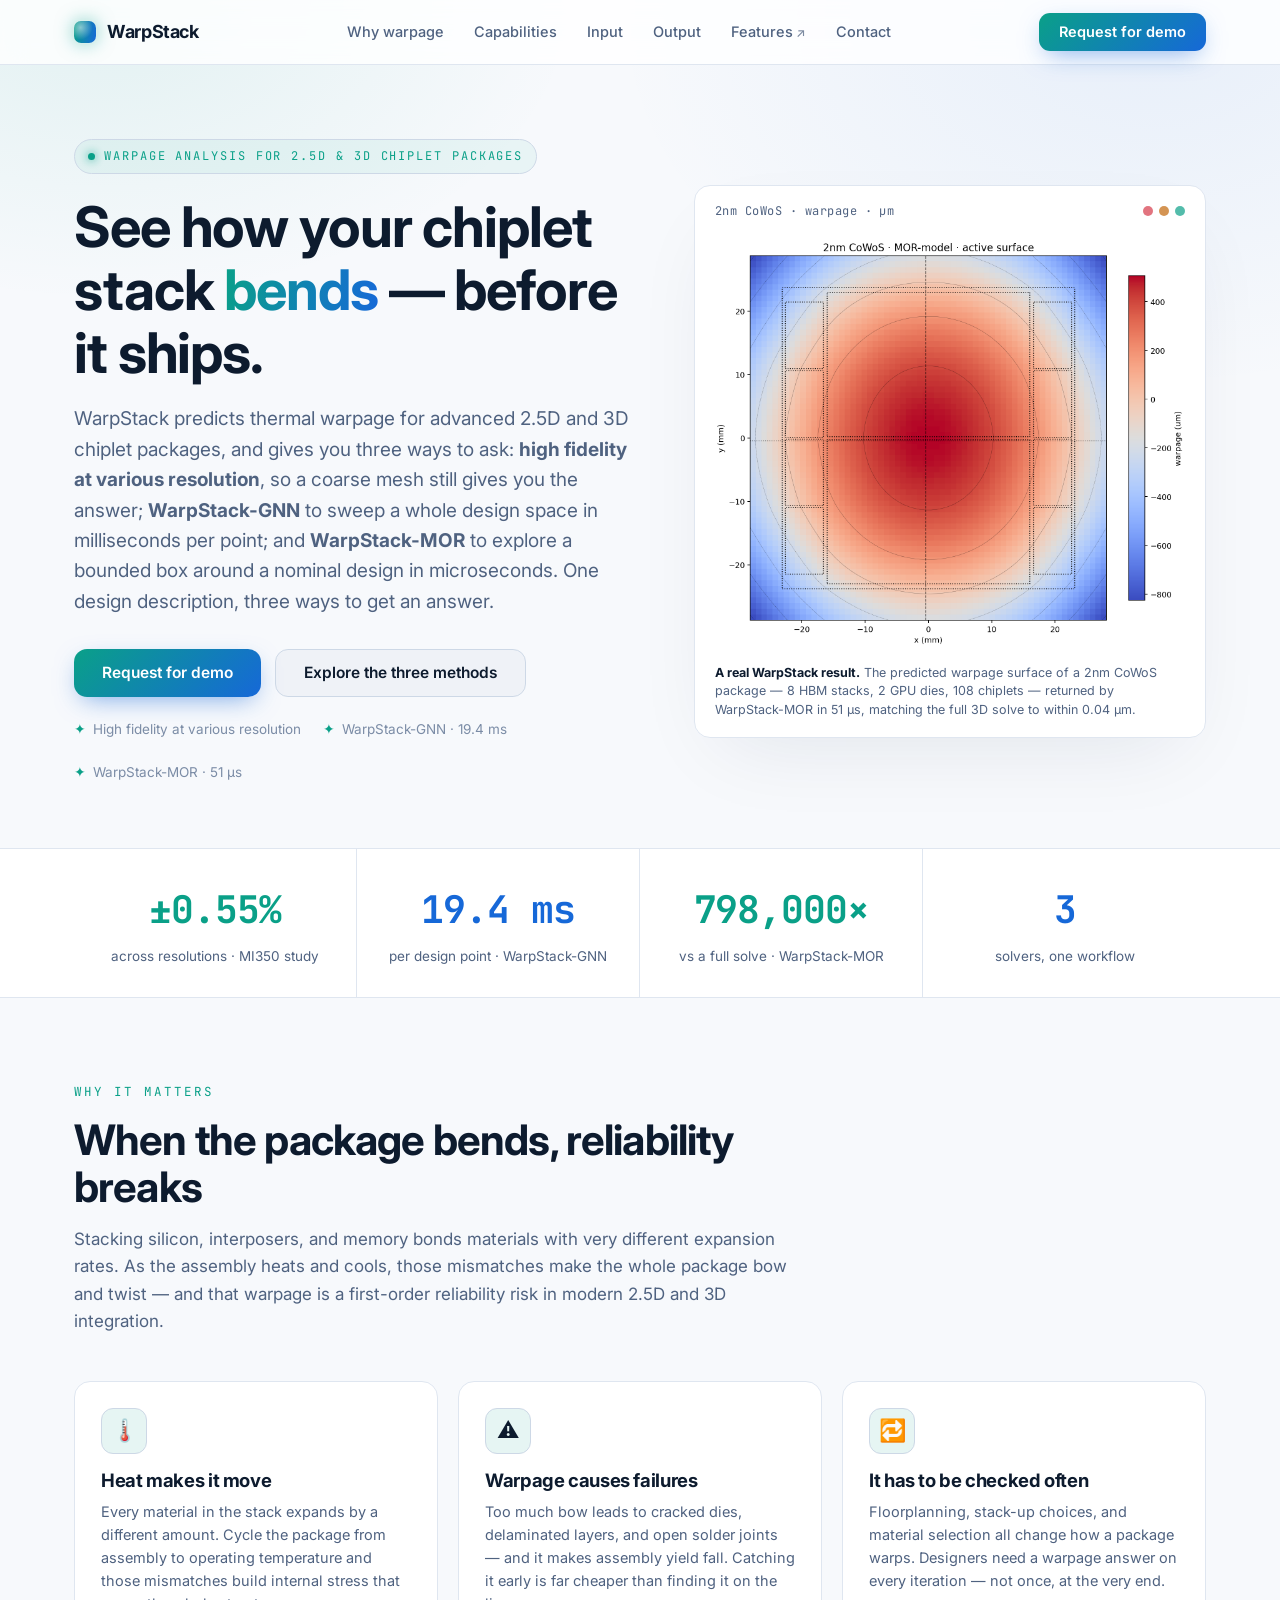
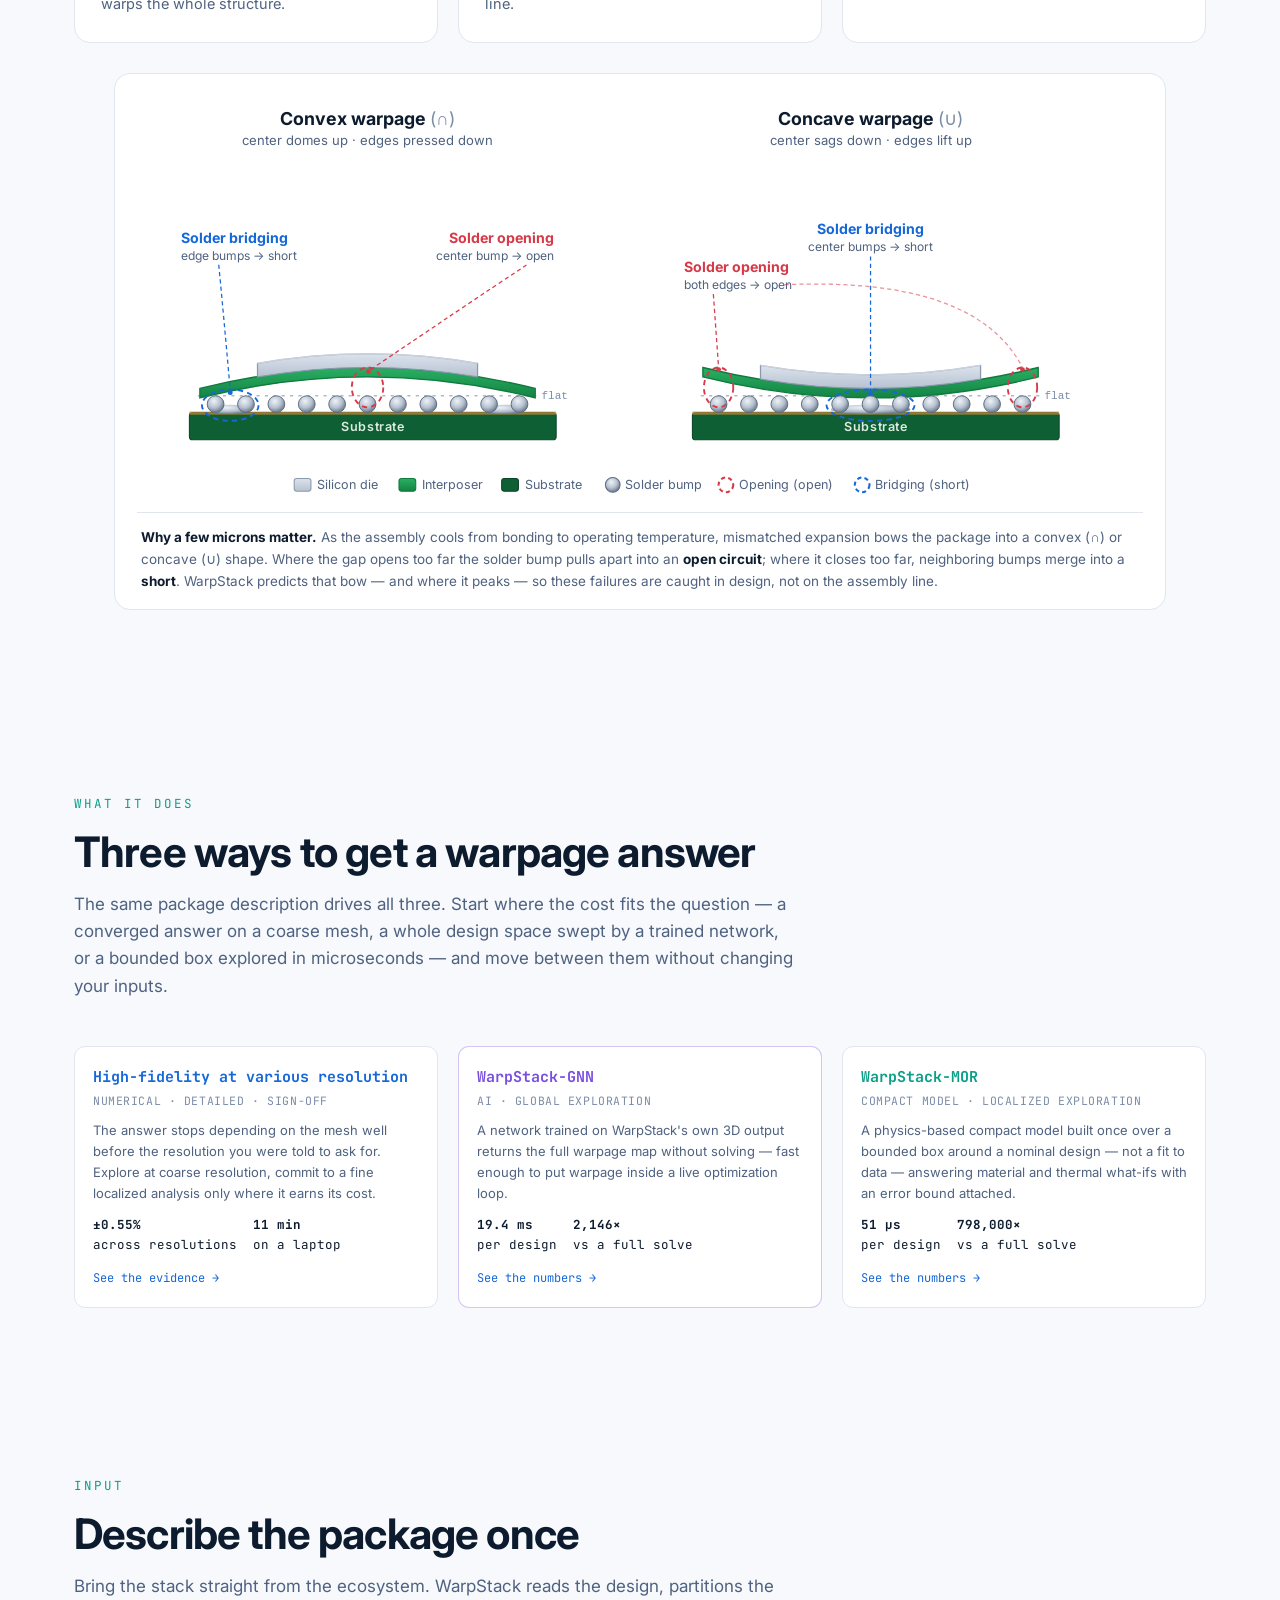
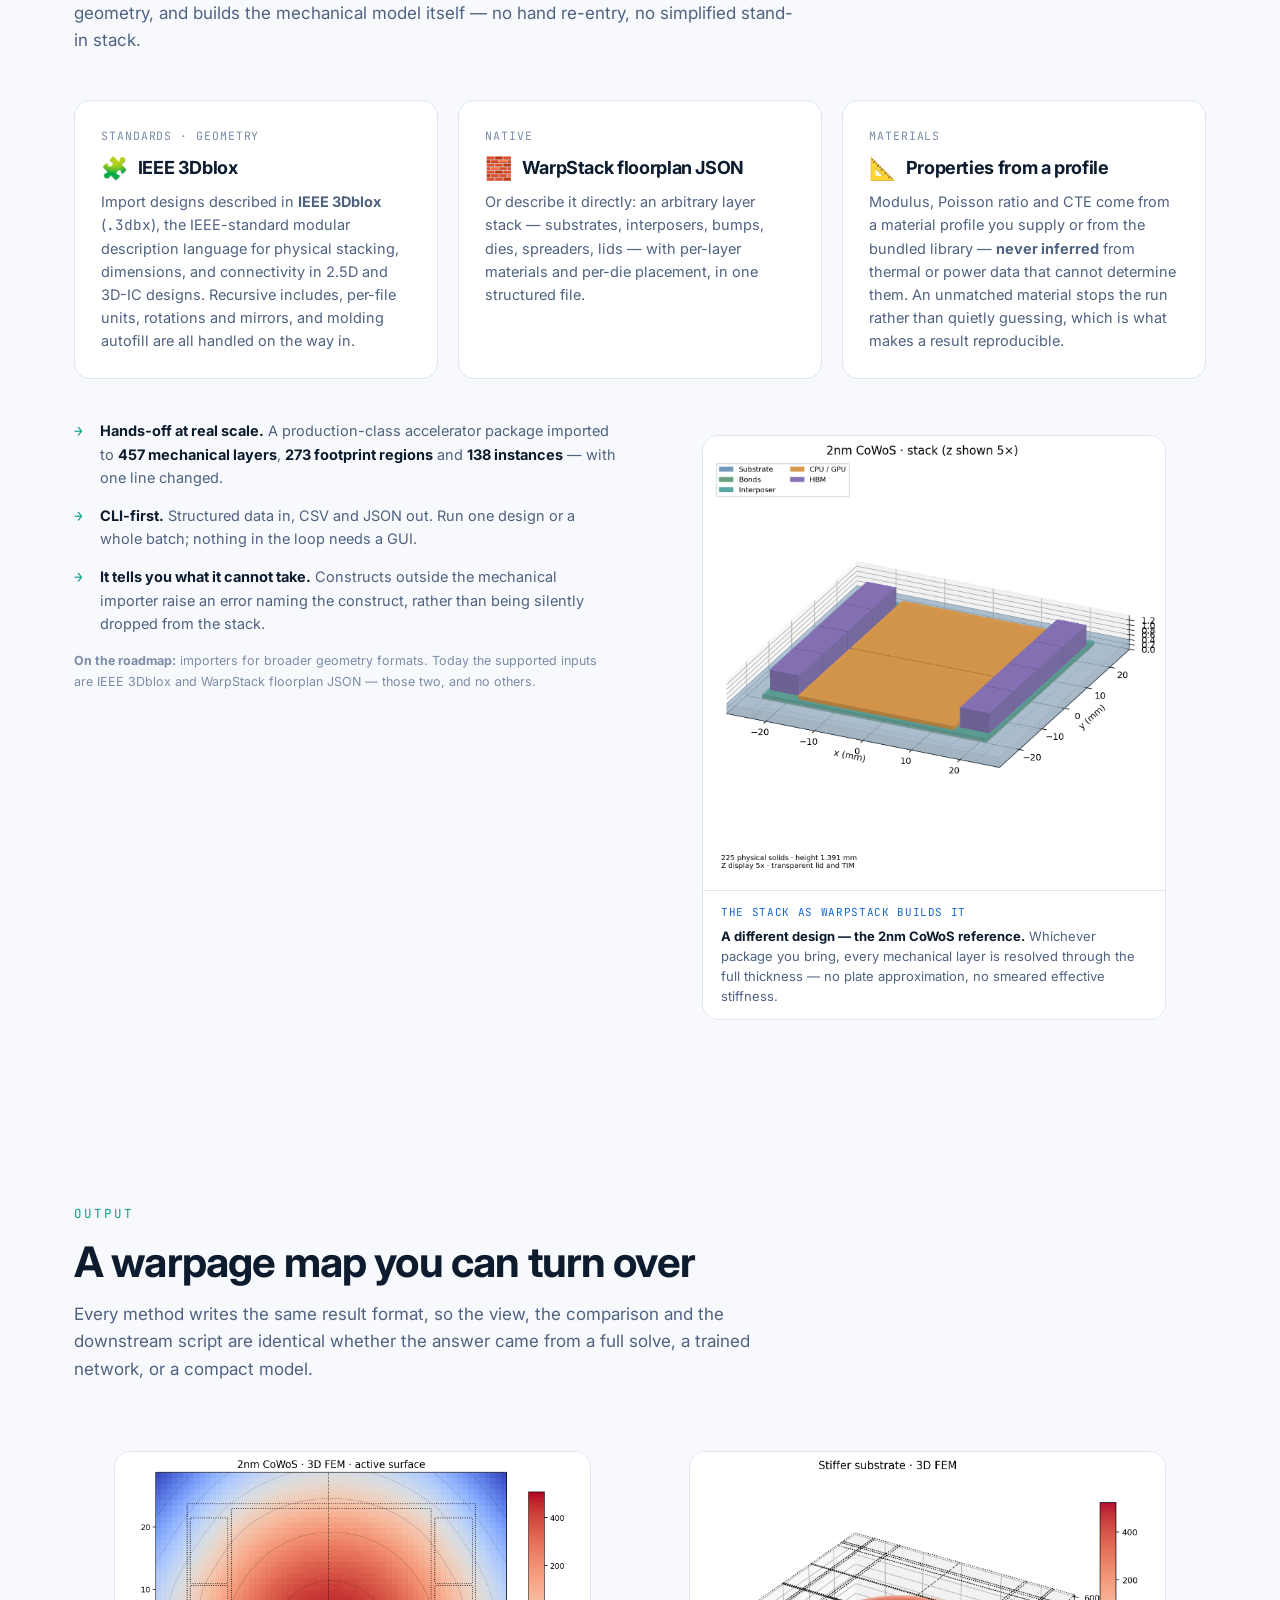
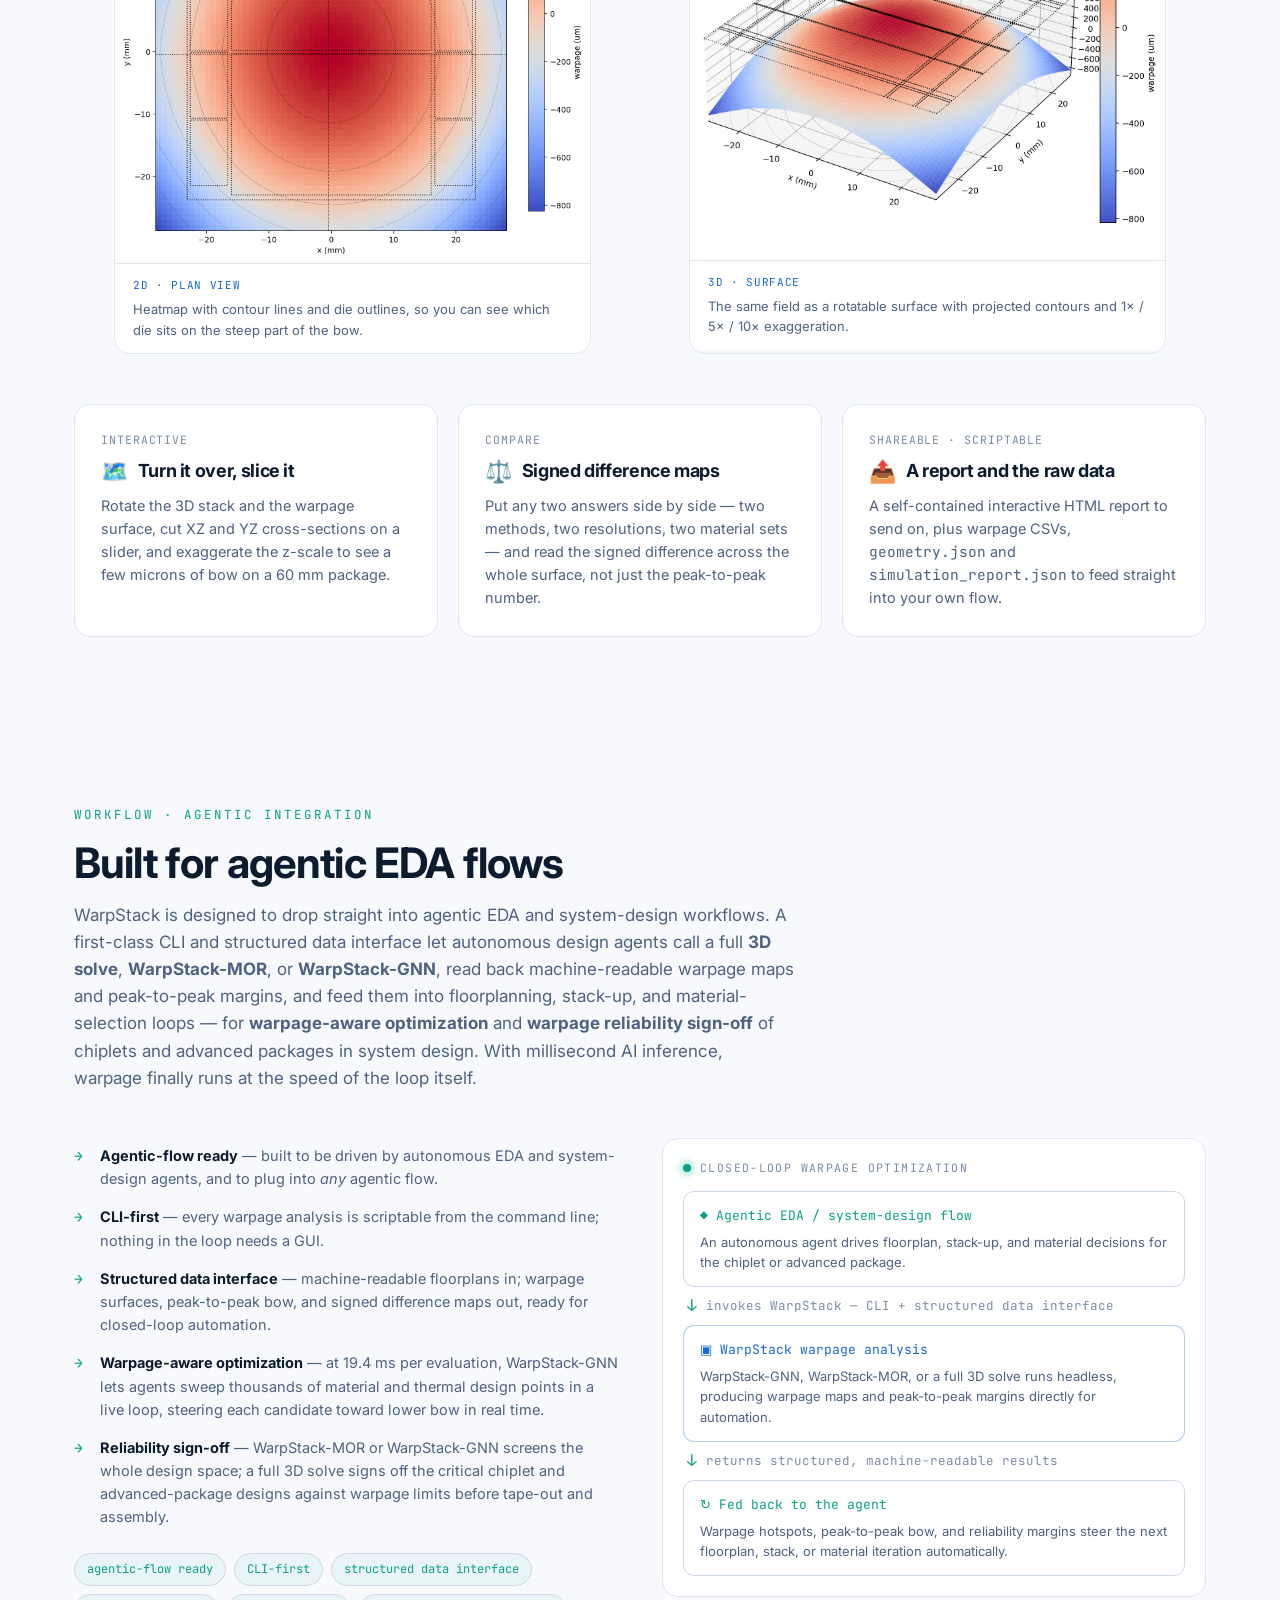
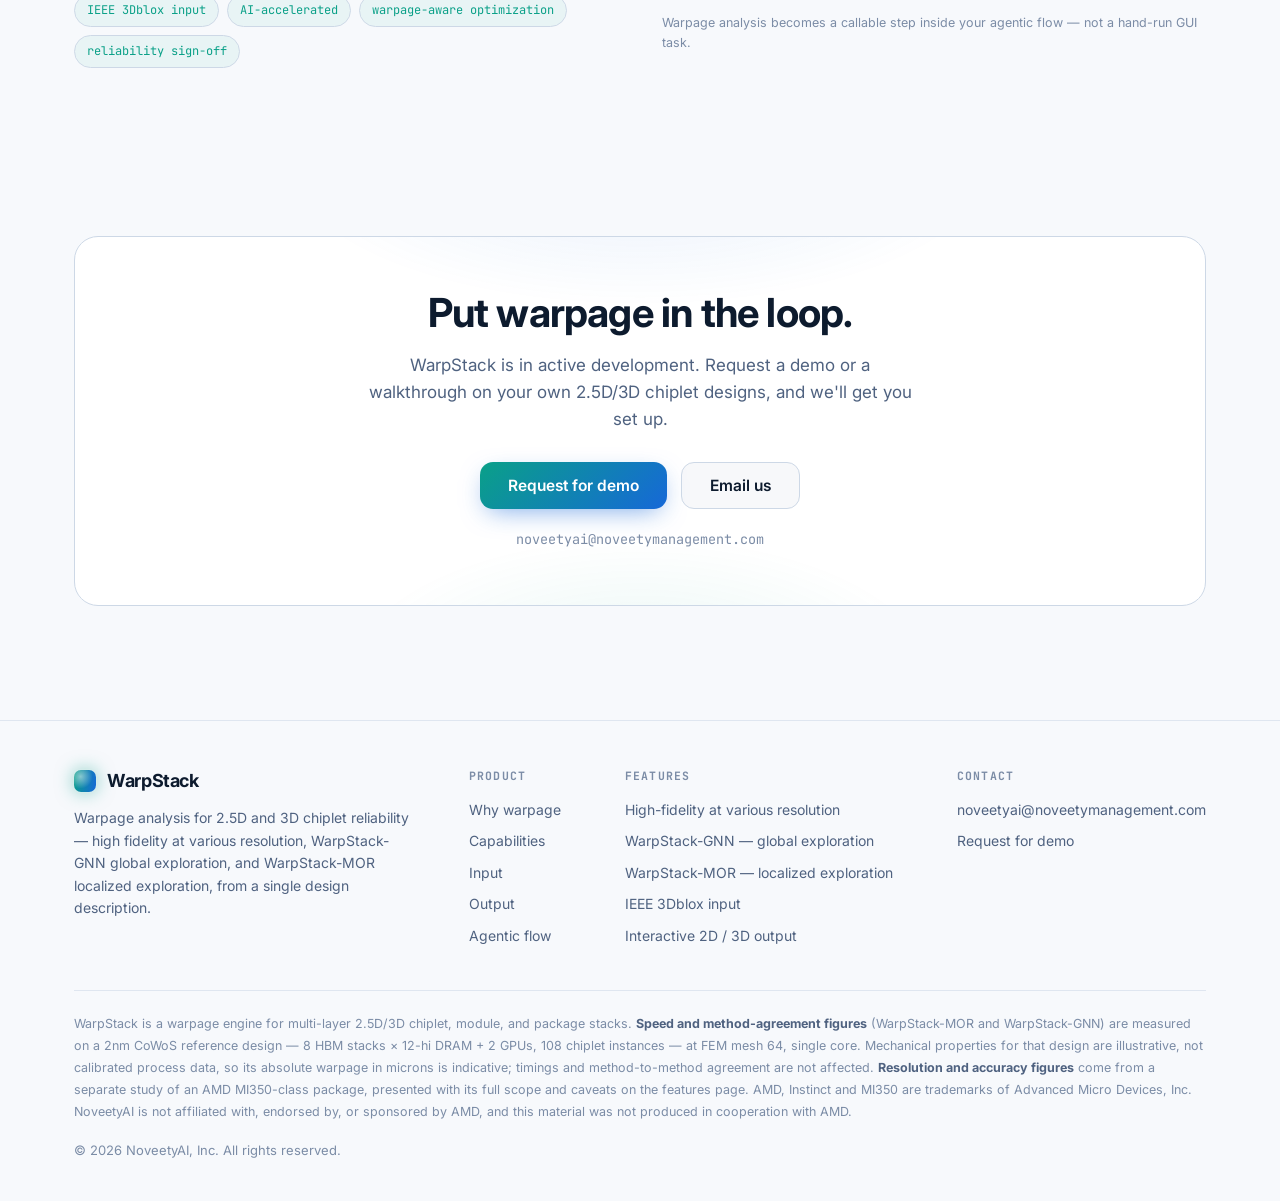
==== commit 81f209cb: "split site into index and features pages Co-Authored-By: Claude Opus 5 <noreply@anthropic.com>" ====
--- a/index.html
+++ b/index.html
@@ -3,328 +3,15 @@
 <head>
 <meta charset="UTF-8" />
 <meta name="viewport" content="width=device-width, initial-scale=1.0" />
-<title>WarpStack — Hybrid Numerical + AI Warpage Analysis for 2.5D/3D Chiplets</title>
-<meta name="description" content="WarpStack is a hybrid warpage analysis engine for 2.5D/3D chiplet packages: detailed 3D numerical sign-off, the MOR-model for design-space exploration at a fraction of the cost, and WarpStack-AI (GNN) — an AI-accelerated method that returns numerical-grade warpage maps in ~19 ms, 2,146x faster than solving in 3D." />
-<meta property="og:title" content="WarpStack — Hybrid Numerical + AI Warpage Analysis for 2.5D/3D Chiplets" />
-<meta property="og:description" content="Accurate 3D numerical sign-off, the MOR-model for fast design-space exploration, and WarpStack-AI (GNN) inference in ~19 ms at 0.5% numerical-grade accuracy — one hybrid warpage engine." />
+<title>WarpStack — Warpage Analysis for 2.5D/3D Chiplet Packages</title>
+<meta name="description" content="WarpStack predicts thermal warpage for 2.5D and 3D chiplet packages: high fidelity at various resolution for trustworthy answers without a fine mesh, WarpStack-GNN for global design-space exploration in milliseconds, and WarpStack-MOR for localized exploration in microseconds. IEEE 3Dblox in, interactive 2D/3D warpage maps out." />
+<meta property="og:title" content="WarpStack — Warpage Analysis for 2.5D/3D Chiplet Packages" />
+<meta property="og:description" content="High fidelity at various resolution, WarpStack-GNN global exploration at 19.4 ms per design point, and WarpStack-MOR localized exploration at 51 µs — one engine, one design description." />
 <meta property="og:type" content="website" />
 <link rel="preconnect" href="https://fonts.googleapis.com">
 <link rel="preconnect" href="https://fonts.gstatic.com" crossorigin>
 <link href="https://fonts.googleapis.com/css2?family=Inter:wght@400;500;600;700;800&family=JetBrains+Mono:wght@400;600;700&display=swap" rel="stylesheet">
-<style>
-  :root{
-    --bg:#f7f9fc; --bg-2:#f0f4fa; --surface:#ffffff; --surface-2:#f0f4fa;
-    --border:#dfe6f0; --border-strong:#cdd8e6;
-    --text:#0d1b2e; --muted:#4f6280; --muted-2:#7b8ca6;
-    --cyan:#0aa088; --blue:#1668d8; --indigo:#7a4fe0;
-    --amber:#c2670a; --orange:#1668d8; --red:#d63a49;
-    --warp:linear-gradient(100deg,#0aa088 0%,#1668d8 100%);
-    --accent-grad:linear-gradient(135deg,#0aa088 0%,#1668d8 100%);
-    --radius:16px; --radius-sm:11px;
-    --mono:"JetBrains Mono",ui-monospace,SFMono-Regular,"SF Mono",Menlo,Consolas,monospace;
-    --sans:"Inter",-apple-system,BlinkMacSystemFont,"Segoe UI",Roboto,Helvetica,Arial,sans-serif;
-    --maxw:1180px;
-  }
-  *{box-sizing:border-box}
-  html{scroll-behavior:smooth}
-  body{
-    margin:0; background:var(--bg); color:var(--text);
-    font-family:var(--sans); line-height:1.6; -webkit-font-smoothing:antialiased;
-    overflow-x:hidden;
-  }
-  body::before{
-    content:""; position:fixed; inset:0; z-index:-2; pointer-events:none;
-    background:
-      radial-gradient(820px 520px at 8% 0%, rgba(10,160,136,.09), transparent 58%),
-      radial-gradient(900px 620px at 90% 2%, rgba(22,104,216,.07), transparent 60%),
-      var(--bg);
-  }
-  a{color:inherit; text-decoration:none}
-  h1,h2,h3{line-height:1.12; margin:0; letter-spacing:-.02em; font-weight:700}
-  p{margin:0}
-  .wrap{max-width:var(--maxw); margin:0 auto; padding:0 24px}
-  .mono{font-family:var(--mono)}
-  .grad-text{
-    background:linear-gradient(100deg,#0aa088 0%,#1668d8 100%);
-    -webkit-background-clip:text; background-clip:text; color:transparent;
-  }
-
-  /* ---------- NAV ---------- */
-  header.nav{
-    position:sticky; top:0; z-index:50;
-    backdrop-filter:saturate(140%) blur(12px);
-    background:rgba(255,255,255,.82);
-    border-bottom:1px solid var(--border);
-  }
-  .nav-inner{display:flex; align-items:center; justify-content:space-between; height:64px}
-  .brand{display:flex; align-items:center; gap:11px; font-weight:700; font-size:18px; letter-spacing:-.02em}
-  .brand .dot{
-    width:22px; height:22px; border-radius:7px; background:var(--warp);
-    box-shadow:0 0 0 1px rgba(255,255,255,.12), 0 0 18px rgba(10,160,136,.5);
-    position:relative; overflow:hidden;
-  }
-  .brand .dot::after{content:""; position:absolute; inset:0; background:radial-gradient(circle at 30% 30%, rgba(255,255,255,.5), transparent 55%)}
-  .nav-links{display:flex; gap:30px; align-items:center}
-  .nav-links a{color:var(--muted); font-size:14.5px; font-weight:500; transition:color .15s}
-  .nav-links a:hover{color:var(--text)}
-  .nav-cta{display:flex; align-items:center; gap:14px}
-  .btn{
-    display:inline-flex; align-items:center; gap:9px; cursor:pointer; border:none;
-    font-family:var(--sans); font-weight:600; font-size:14.5px; line-height:1;
-    padding:12px 20px; border-radius:11px; transition:transform .12s ease, box-shadow .2s ease, background .2s;
-    white-space:nowrap;
-  }
-  .btn-primary{background:var(--accent-grad); color:#ffffff; box-shadow:0 8px 26px -8px rgba(22,104,216,.6)}
-  .btn-primary:hover{transform:translateY(-2px); box-shadow:0 14px 34px -8px rgba(22,104,216,.7)}
-  .btn-ghost{background:rgba(148,163,184,.08); color:var(--text); border:1px solid var(--border-strong)}
-  .btn-ghost:hover{background:rgba(148,163,184,.16); transform:translateY(-2px)}
-  .btn-lg{padding:15px 28px; font-size:15.5px; border-radius:13px}
-  .nav-toggle{display:none; background:none; border:none; color:var(--text); cursor:pointer; padding:6px}
-
-  /* ---------- HERO ---------- */
-  .hero{position:relative; padding:74px 0 64px}
-  .hero-grid{display:grid; grid-template-columns:1.05fr .95fr; gap:54px; align-items:center}
-  .eyebrow{
-    display:inline-flex; align-items:center; gap:9px; font-family:var(--mono); font-size:12px;
-    letter-spacing:.16em; text-transform:uppercase; color:var(--cyan);
-    padding:7px 13px; border:1px solid var(--border-strong); border-radius:100px;
-    background:rgba(10,160,136,.06);
-  }
-  .eyebrow .pulse{width:7px; height:7px; border-radius:50%; background:var(--cyan); box-shadow:0 0 10px var(--cyan); animation:pulse 1.8s infinite}
-  @keyframes pulse{0%,100%{opacity:1}50%{opacity:.35}}
-  .hero h1{font-size:clamp(34px,5.2vw,56px); margin:22px 0 0}
-  .hero p.lead{color:var(--muted); font-size:clamp(16px,1.7vw,19px); margin-top:20px; max-width:560px}
-  .hero-cta{display:flex; gap:14px; margin-top:32px; flex-wrap:wrap}
-  .hero-sub{margin-top:22px; display:flex; gap:22px; flex-wrap:wrap; color:var(--muted-2); font-size:13.5px}
-  .hero-sub span{display:inline-flex; align-items:center; gap:7px}
-  .check{color:var(--cyan)}
-
-  /* ---------- HERO VISUAL ---------- */
-  .viz-card{
-    position:relative; border:1px solid var(--border); border-radius:var(--radius);
-    background:linear-gradient(180deg,#ffffff,#ffffff);
-    box-shadow:0 30px 80px -30px rgba(16,34,64,.10), inset 0 1px 0 rgba(255,255,255,.6);
-    padding:14px; overflow:hidden;
-  }
-  .viz-head{display:flex; align-items:center; justify-content:space-between; margin-bottom:12px; padding:2px 6px}
-  .viz-title{font-family:var(--mono); font-size:12px; color:var(--muted); letter-spacing:.04em}
-  .viz-dots{display:flex; gap:6px}
-  .viz-dots i{width:10px; height:10px; border-radius:50%; display:inline-block; opacity:.7}
-  .viz-dots i:nth-child(1){background:#d63a49}.viz-dots i:nth-child(2){background:#c2670a}.viz-dots i:nth-child(3){background:#0aa088}
-  .viz-card img{display:block; width:100%; height:auto; border-radius:10px; background:#f5f7fb}
-  .viz-cap{font-size:12.5px; color:var(--muted); padding:11px 6px 3px; line-height:1.5}
-  .viz-cap b{color:var(--text)}
-
-  /* ---------- STATS STRIP ---------- */
-  .stats{border-top:1px solid var(--border); border-bottom:1px solid var(--border); background:#ffffff}
-  .stats-grid{display:grid; grid-template-columns:repeat(4,1fr); gap:0}
-  .stat{padding:30px 22px; text-align:center; border-right:1px solid var(--border)}
-  .stat:last-child{border-right:none}
-  .stat .num{font-family:var(--mono); font-size:clamp(26px,3.4vw,38px); font-weight:700; letter-spacing:-.03em}
-  .stat .num.c1{color:#0aa088}.stat .num.c2{color:#1668d8}.stat .num.c3{color:#0aa088}.stat .num.c4{color:#1668d8}
-  .stat .lbl{color:var(--muted); font-size:13.5px; margin-top:6px}
-
-  /* ---------- SECTIONS ---------- */
-  section{padding:84px 0}
-  .sec-head{max-width:720px; margin-bottom:46px}
-  .kicker{font-family:var(--mono); font-size:12.5px; letter-spacing:.16em; text-transform:uppercase; color:var(--cyan)}
-  .sec-head h2{font-size:clamp(28px,3.6vw,42px); margin-top:14px}
-  .sec-head p{color:var(--muted); font-size:17px; margin-top:16px}
-
-  /* problem cards */
-  .cards-3{display:grid; grid-template-columns:repeat(3,1fr); gap:20px}
-  .card{
-    border:1px solid var(--border); border-radius:var(--radius); padding:26px;
-    background:linear-gradient(180deg,#ffffff,#ffffff); transition:border-color .2s, transform .2s;
-  }
-  .card:hover{border-color:var(--border-strong); transform:translateY(-3px)}
-  .card .ic{
-    width:46px; height:46px; border-radius:12px; display:grid; place-items:center; margin-bottom:16px;
-    background:rgba(10,160,136,.1); border:1px solid var(--border-strong); font-size:22px;
-  }
-  .card h3{font-size:18.5px}
-  .card p{color:var(--muted); font-size:14.5px; margin-top:9px}
-
-  /* feature grid */
-  .features{display:grid; grid-template-columns:repeat(3,1fr); gap:20px}
-  .feat{border:1px solid var(--border); border-radius:var(--radius); padding:26px; background:#ffffff; position:relative; overflow:hidden}
-  .feat::before{content:""; position:absolute; top:0; left:0; right:0; height:2px; background:var(--warp); opacity:0; transition:opacity .25s}
-  .feat:hover::before{opacity:.85}
-  .feat:hover{border-color:var(--border-strong)}
-  .feat .tag{font-family:var(--mono); font-size:11.5px; color:var(--muted-2); letter-spacing:.08em}
-  .feat h3{font-size:18px; margin-top:10px; display:flex; align-items:center; gap:10px}
-  .feat p{color:var(--muted); font-size:14.5px; margin-top:10px}
-  .feat .emoji{font-size:22px}
-
-  /* technology */
-  .tech-grid{display:grid; grid-template-columns:1fr 1fr; gap:44px; align-items:start}
-  .pipe{display:flex; flex-direction:column; gap:14px}
-  .pipe-step{
-    display:flex; gap:16px; align-items:flex-start; padding:18px 20px; border:1px solid var(--border);
-    border-radius:var(--radius-sm); background:#ffffff; position:relative;
-  }
-  .pipe-step .n{
-    flex:none; width:34px; height:34px; border-radius:9px; display:grid; place-items:center;
-    font-family:var(--mono); font-weight:700; font-size:15px; color:#ffffff; background:var(--accent-grad);
-  }
-  .pipe-step h4{margin:0 0 4px; font-size:16px}
-  .pipe-step p{color:var(--muted); font-size:14px}
-  .pipe-step::after{content:""; position:absolute; left:36px; bottom:-14px; width:2px; height:14px; background:var(--border-strong)}
-  .pipe-step:last-child::after{display:none}
-  .twocard{display:grid; grid-template-columns:1fr 1fr; gap:14px; margin-top:8px}
-  .threecard{display:flex; flex-direction:column; gap:12px; margin-top:8px}
-  .solver.ai{border-color:rgba(122,79,224,.32)}
-  .solver.ai .nm{color:#7a4fe0}
-  .solver{border:1px solid var(--border); border-radius:var(--radius-sm); padding:18px; background:#ffffff}
-  .solver .nm{font-family:var(--mono); font-weight:700; font-size:15px}
-  .solver.fast .nm{color:#0aa088}.solver.acc .nm{color:#1668d8}
-  .solver .role{font-size:11.5px; color:var(--muted-2); font-family:var(--mono); letter-spacing:.05em; text-transform:uppercase; margin-top:3px}
-  .solver p{color:var(--muted); font-size:13px; margin-top:10px}
-  .solver .kv{margin-top:12px; display:flex; gap:16px; font-family:var(--mono); font-size:12.5px}
-  .solver .kv b{color:var(--text)}
-  .solver .paren{color:var(--muted-2); font-weight:400; font-size:.82em}
-  .eqbox{
-    margin-top:8px; border:1px solid var(--border); border-radius:var(--radius); padding:22px 24px;
-    background:linear-gradient(180deg,#ffffff,#ffffff);
-  }
-  .eqbox .label{font-family:var(--mono); font-size:11.5px; letter-spacing:.12em; text-transform:uppercase; color:var(--orange)}
-  .eqbox .why{color:var(--muted); font-size:14.5px; line-height:1.66; margin:12px 0 2px}
-  .chips{display:flex; flex-wrap:wrap; gap:8px; margin-top:18px}
-  .chip{font-family:var(--mono); font-size:12px; color:var(--cyan); border:1px solid var(--border-strong); border-radius:100px; padding:6px 12px; background:rgba(10,160,136,.06)}
-  .note{color:var(--muted-2); font-size:12.5px; margin-top:16px; line-height:1.65}
-
-  /* agentic flow */
-  .flowpts{list-style:none; padding:0; margin:6px 0 0; display:flex; flex-direction:column; gap:15px}
-  .flowpts li{position:relative; padding-left:26px; color:var(--muted); font-size:14.5px; line-height:1.6}
-  .flowpts li::before{content:"→"; position:absolute; left:0; top:0; color:var(--cyan); font-family:var(--mono)}
-  .flowpts li b{color:var(--text)}
-  .floloop{border:1px solid var(--border); border-radius:var(--radius); padding:20px; background:linear-gradient(180deg,#ffffff,#ffffff)}
-  .floloop-head{font-family:var(--mono); font-size:11.5px; letter-spacing:.12em; text-transform:uppercase; color:var(--muted-2); display:flex; align-items:center; gap:9px; margin-bottom:14px}
-  .loopdot{width:8px; height:8px; border-radius:50%; background:var(--cyan); box-shadow:0 0 10px var(--cyan); flex:none}
-  .flonode{border:1px solid var(--border-strong); border-radius:var(--radius-sm); padding:14px 16px; background:#ffffff}
-  .flonode .ft{font-family:var(--mono); font-size:13px; color:var(--cyan)}
-  .flonode.engine{border-color:rgba(22,104,216,.32)}
-  .flonode.engine .ft{color:#1668d8}
-  .flonode .fd{color:var(--muted); font-size:13px; margin-top:5px; line-height:1.55}
-  .floarrow{display:flex; align-items:center; gap:9px; padding:9px 0 9px 4px; color:var(--muted-2); font-size:12.5px; font-family:var(--mono)}
-  .floarrow .ax{color:var(--cyan); font-size:16px; line-height:1}
-
-  /* results */
-  .res-group{margin-bottom:36px}
-  .res-label{font-family:var(--mono); font-size:12.5px; letter-spacing:.14em; text-transform:uppercase; color:var(--cyan); display:flex; align-items:center; gap:14px; margin:0 0 18px}
-  .res-label::after{content:""; flex:1; height:1px; background:var(--border)}
-  .res-label.warm{color:var(--orange)}
-  .res-label.ai{color:#7a4fe0}
-  table.data tr.ai td{color:#7a4fe0; font-weight:700}
-  .res-grid{display:grid; grid-template-columns:1fr 1fr; gap:22px}
-  .panel{
-    border:1px solid var(--border); border-radius:var(--radius); padding:26px;
-    background:linear-gradient(180deg,#ffffff,#ffffff);
-  }
-  .panel.full{grid-column:1/-1}
-  .panel{min-width:0}
-  .panel .phead{display:flex; align-items:baseline; justify-content:space-between; gap:14px; margin-bottom:6px; flex-wrap:wrap}
-  .panel h3{font-size:19px}
-  .panel .psub{color:var(--muted); font-size:13.5px}
-  .badge{font-family:var(--mono); font-size:11.5px; padding:5px 10px; border-radius:100px; border:1px solid var(--border-strong); color:var(--cyan); background:rgba(10,160,136,.06); white-space:nowrap}
-  .badge.warn{color:var(--orange); background:rgba(22,104,216,.07)}
-  .badge.ai{color:#7a4fe0; border-color:rgba(122,79,224,.4); background:rgba(122,79,224,.08)}
-  table.data{width:100%; border-collapse:collapse; margin-top:14px; font-size:14px}
-  table.data th,table.data td{text-align:left; padding:10px 8px; border-bottom:1px solid var(--border)}
-  table.data th{color:var(--muted-2); font-weight:600; font-family:var(--mono); font-size:11.5px; letter-spacing:.05em; text-transform:uppercase}
-  table.data td.mono{font-family:var(--mono)}
-  table.data td.r,table.data th.r{text-align:right}
-  table.data tr:last-child td{border-bottom:none}
-  table.data tr.win td{color:#0aa088; font-weight:700}
-  .muted-tag{color:var(--muted-2); font-weight:400; font-size:.85em}
-  .bars{margin-top:8px}
-  .bar-row{display:grid; grid-template-columns:150px 1fr 78px; align-items:center; gap:12px; margin:13px 0}
-  .bar-row .blab{font-size:13.5px; color:var(--muted)}
-  .bar-track{height:14px; border-radius:8px; background:rgba(148,163,184,.1); overflow:hidden}
-  .bar-fill{height:100%; border-radius:8px; background:var(--warp); transform-origin:left; transform:scaleX(0); transition:transform 1.1s cubic-bezier(.2,.7,.2,1)}
-  .bar-row .bval{font-family:var(--mono); font-size:13.5px; text-align:right; color:var(--text)}
-
-  /* figures (real result images) */
-  .fig{border:1px solid var(--border); border-radius:var(--radius); overflow:hidden; background:#f5f7fb; margin-top:22px}
-  .fig img{display:block; width:100%; height:auto; background:#f5f7fb}
-  .fig figcaption{padding:13px 18px; color:var(--muted); font-size:13px; border-top:1px solid var(--border); line-height:1.55; background:var(--surface)}
-  .fig figcaption b{color:var(--text)}
-  .figscroll{overflow-x:auto; overscroll-behavior-x:contain; -webkit-overflow-scrolling:touch}
-  .figscroll img{min-width:660px}
-  .figscroll::-webkit-scrollbar{height:8px}
-  .figscroll::-webkit-scrollbar-thumb{background:rgba(120,140,170,.45); border-radius:100px}
-  .fig-2{display:grid; grid-template-columns:1fr 1fr; gap:18px}
-  .fig-3{display:grid; grid-template-columns:repeat(3,1fr); gap:18px; margin-top:6px}
-  .fig-3 .fig{margin-top:0}
-  .fig-3 figcaption{font-size:12.5px; padding:12px 14px}
-  .fig-4{display:grid; grid-template-columns:repeat(4,1fr); gap:16px; margin-top:6px}
-  .fig-4 .fig{margin-top:0; display:flex; flex-direction:column}
-  .fig-4 .fig figcaption{flex:1}
-  .fig-4 figcaption{font-size:12px; padding:11px 13px}
-  .figtag.fst{color:#4f6280}
-  @media(max-width:900px){.fig-4{grid-template-columns:repeat(2,1fr)}}
-  @media(max-width:520px){.fig-4{grid-template-columns:1fr}}
-  .warpfig{border:1px solid var(--border); border-radius:var(--radius); padding:20px 22px 6px; margin-top:30px;
-    background:linear-gradient(180deg,#ffffff,#ffffff)}
-  .warpfig svg{display:block; width:100%; height:auto}
-  .warpfig figcaption{color:var(--muted); font-size:13.5px; line-height:1.62; padding:14px 4px 10px; border-top:1px solid var(--border); margin-top:8px}
-  .warpfig figcaption b{color:var(--text)}
-  .figtag{font-family:var(--mono); font-size:11px; letter-spacing:.06em; text-transform:uppercase; display:block; margin-bottom:5px}
-  .figtag.f2d{color:#0aa088}.figtag.f3d{color:#1668d8}.figtag.fai{color:#7a4fe0}
-  @media(max-width:860px){.fig-3{grid-template-columns:1fr}}
-  @media(max-width:640px){.fig-2{grid-template-columns:1fr}}
-
-  /* CTA */
-  .cta-band{
-    border:1px solid var(--border-strong); border-radius:24px; padding:54px 44px; text-align:center; position:relative; overflow:hidden;
-    background:linear-gradient(180deg,#ffffff,#ffffff);
-  }
-  .cta-band::before{content:""; position:absolute; inset:0; z-index:0; opacity:.5;
-    background:radial-gradient(600px 240px at 50% -20%, rgba(22,104,216,.2), transparent 60%),radial-gradient(500px 240px at 50% 120%, rgba(10,160,136,.18), transparent 60%)}
-  .cta-band>*{position:relative; z-index:1}
-  .cta-band h2{font-size:clamp(28px,3.6vw,40px)}
-  .cta-band p{color:var(--muted); font-size:17px; margin:16px auto 28px; max-width:560px}
-  .cta-btns{display:flex; gap:14px; justify-content:center; flex-wrap:wrap}
-  .cta-meta{margin-top:20px; color:var(--muted-2); font-size:13.5px; font-family:var(--mono)}
-
-  /* footer */
-  footer{border-top:1px solid var(--border); padding:46px 0 40px; margin-top:30px}
-  .foot-grid{display:flex; justify-content:space-between; gap:30px; flex-wrap:wrap; align-items:flex-start}
-  .foot-brand{max-width:340px}
-  .foot-brand p{color:var(--muted); font-size:14px; margin-top:12px}
-  .foot-cols{display:flex; gap:64px; flex-wrap:wrap}
-  .foot-col h5{font-family:var(--mono); font-size:11.5px; letter-spacing:.1em; text-transform:uppercase; color:var(--muted-2); margin:0 0 14px}
-  .foot-col a,.foot-col span{display:block; color:var(--muted); font-size:14px; margin-bottom:9px; transition:color .15s}
-  .foot-col a:hover{color:var(--text)}
-  .cite{margin-top:34px; padding-top:22px; border-top:1px solid var(--border); color:var(--muted-2); font-size:12.5px; line-height:1.75}
-  .cite b{color:var(--muted)}
-  .copyright{margin-top:18px; color:var(--muted-2); font-size:13px}
-
-  /* reveal */
-  .reveal{opacity:0; transform:translateY(18px); transition:opacity .6s ease, transform .6s ease}
-  .reveal.in{opacity:1; transform:none}
-
-  /* responsive */
-  @media(max-width:900px){
-    .hero-grid{grid-template-columns:1fr; gap:38px}
-    .tech-grid{grid-template-columns:1fr; gap:30px}
-    .stats-grid{grid-template-columns:repeat(2,1fr)}
-    .stat:nth-child(2){border-right:none}
-    .stat:nth-child(1),.stat:nth-child(2){border-bottom:1px solid var(--border)}
-    .cards-3,.features,.res-grid{grid-template-columns:1fr}
-    .nav-links{display:none}
-    .nav-links.open{display:flex; position:absolute; top:64px; left:0; right:0; flex-direction:column; gap:0; background:rgba(255,255,255,.98); border-bottom:1px solid var(--border); padding:8px 0}
-    .nav-links.open a{padding:13px 24px}
-    .nav-toggle{display:block}
-    section{padding:62px 0}
-  }
-  @media(max-width:560px){
-    .stats-grid{grid-template-columns:1fr}
-    .stat{border-right:none; border-bottom:1px solid var(--border)}
-    .bar-row{grid-template-columns:110px 1fr 62px}
-    .cta-band{padding:38px 22px}
-  }
-</style>
+<link rel="stylesheet" href="assets/site.css">
 </head>
 <body>
 
@@ -333,11 +20,11 @@
   <div class="wrap nav-inner">
     <a class="brand" href="#top"><span class="dot"></span>WarpStack</a>
     <nav class="nav-links" id="navlinks">
-      <a href="#why">Why warpage</a>
-      <a href="#features">Features</a>
-      <a href="#agentic">Agentic flow</a>
-      <a href="#technology">How it works</a>
-      <a href="#results">Results</a>
+      <a href="index.html#why">Why warpage</a>
+      <a href="index.html#capability">Capabilities</a>
+      <a href="index.html#input">Input</a>
+      <a href="index.html#output">Output</a>
+      <a class="xpage" href="features.html">Features</a>
       <a href="#contact">Contact</a>
     </nav>
     <div class="nav-cta">
@@ -355,17 +42,17 @@
 <section class="hero">
   <div class="wrap hero-grid">
     <div>
-      <span class="eyebrow"><span class="pulse"></span>Hybrid numerical + AI warpage analysis</span>
+      <span class="eyebrow"><span class="pulse"></span>Warpage analysis for 2.5D &amp; 3D chiplet packages</span>
       <h1>See how your chiplet stack <span class="grad-text">bends</span> — before it ships.</h1>
-      <p class="lead">WarpStack predicts thermal warpage for advanced 2.5D and 3D chiplet packages with a <b>hybrid engine</b>: <b>detailed 3D numerical analysis</b> for accurate sign-off, the <b>MOR-model</b> to sweep a whole design space at a fraction of the cost, and <b>WarpStack-AI (GNN)</b> — an AI-accelerated method that returns numerical-grade warpage maps in milliseconds. Numerical when you need ground truth, fast when you need to explore.</p>
+      <p class="lead">WarpStack predicts thermal warpage for advanced 2.5D and 3D chiplet packages, and gives you three ways to ask: <b>high fidelity at various resolution</b>, so a coarse mesh still gives you the answer; <b>WarpStack-GNN</b> to sweep a whole design space in milliseconds per point; and <b>WarpStack-MOR</b> to explore a bounded box around a nominal design in microseconds. One design description, three ways to get an answer.</p>
       <div class="hero-cta">
         <a class="btn btn-primary btn-lg" href="#contact">Request for demo</a>
-        <a class="btn btn-ghost btn-lg" href="#results">See the results</a>
+        <a class="btn btn-ghost btn-lg" href="features.html">Explore the three methods</a>
       </div>
       <div class="hero-sub">
-        <span><span class="check">✦</span> MOR-model in 51 µs per design point</span>
-        <span><span class="check">✦</span> 3D numerical on 200+ layer stacks</span>
-        <span><span class="check">✦</span> AI inference in 19.4 ms</span>
+        <span><span class="check">✦</span> High fidelity at various resolution</span>
+        <span><span class="check">✦</span> WarpStack-GNN · 19.4 ms</span>
+        <span><span class="check">✦</span> WarpStack-MOR · 51 µs</span>
       </div>
     </div>
 
@@ -376,7 +63,7 @@
         <span class="viz-dots"><i></i><i></i><i></i></span>
       </div>
       <img src="assets/figs/warpage_hbm4_2nm_mor.png" alt="WarpStack warpage map of a 2nm CoWoS package — a broad central dome falling away toward the package corners, with the GPU and HBM outlines drawn" loading="eager">
-      <div class="viz-cap"><b>A real WarpStack result.</b> The predicted warpage surface of a 2nm CoWoS package — 8 HBM stacks, 2 GPU dies, 108 chiplets — returned by the MOR-model in 51 µs, matching the full 3D solve to within 0.04 µm.</div>
+      <div class="viz-cap"><b>A real WarpStack result.</b> The predicted warpage surface of a 2nm CoWoS package — 8 HBM stacks, 2 GPU dies, 108 chiplets — returned by WarpStack-MOR in 51 µs, matching the full 3D solve to within 0.04 µm.</div>
     </div>
   </div>
 </section>
@@ -384,10 +71,10 @@
 <!-- ============ STATS ============ -->
 <div class="stats">
   <div class="wrap stats-grid">
-    <div class="stat reveal"><div class="num c1">51 µs</div><div class="lbl">MOR-model per design point</div></div>
-    <div class="stat reveal"><div class="num c2">798,000×</div><div class="lbl">MOR-model faster than 3D numerical</div></div>
-    <div class="stat reveal"><div class="num c3">0.04 µm</div><div class="lbl">largest difference vs 3D reference</div></div>
-    <div class="stat reveal"><div class="num c4">3</div><div class="lbl">methods — 3D · MOR · AI</div></div>
+    <div class="stat reveal"><div class="num c1">±0.55%</div><div class="lbl">across resolutions · MI350 study</div></div>
+    <div class="stat reveal"><div class="num c2">19.4 ms</div><div class="lbl">per design point · WarpStack-GNN</div></div>
+    <div class="stat reveal"><div class="num c3">798,000×</div><div class="lbl">vs a full solve · WarpStack-MOR</div></div>
+    <div class="stat reveal"><div class="num c4">3</div><div class="lbl">solvers, one workflow</div></div>
   </div>
 </div>
 
@@ -546,54 +233,115 @@
   </div>
 </section>
 
-<!-- ============ FEATURES ============ -->
-<section id="features">
+<!-- ============ CAPABILITY ============ -->
+<section id="capability">
   <div class="wrap">
     <div class="sec-head reveal">
       <div class="kicker">What it does</div>
-      <h2>Three methods, one workflow — numerical and AI</h2>
-      <p>WarpStack is a hybrid engine: a detailed 3D numerical method for accurate sign-off, the <b>MOR-model</b> for sweeping a design space at a fraction of the cost, and <b>WarpStack-AI (GNN)</b> — an AI-accelerated method for near-instant, numerical-grade warpage. All three run from the same simple design description, so you move between accuracy, exploration, and real-time inference without changing your inputs.</p>
+      <h2>Three ways to get a warpage answer</h2>
+      <p>The same package description drives all three. Start where the cost fits the question — a converged answer on a coarse mesh, a whole design space swept by a trained network, or a bounded box explored in microseconds — and move between them without changing your inputs.</p>
+    </div>
+    <div class="cards-3">
+      <a class="solver acc reveal" href="features.html#resolution">
+        <div class="nm">High-fidelity at various resolution</div>
+        <div class="role">numerical · detailed · sign-off</div>
+        <p>The answer stops depending on the mesh well before the resolution you were told to ask for. Explore at coarse resolution, commit to a fine localized analysis only where it earns its cost.</p>
+        <div class="kv"><span><b>±0.55%</b><br>across resolutions</span><span><b>11 min</b><br>on a laptop</span></div>
+        <span class="go">See the evidence →</span>
+      </a>
+      <a class="solver ai reveal" href="features.html#gnn">
+        <div class="nm">WarpStack-GNN</div>
+        <div class="role">AI · global exploration</div>
+        <p>A network trained on WarpStack's own 3D output returns the full warpage map without solving — fast enough to put warpage inside a live optimization loop.</p>
+        <div class="kv"><span><b>19.4 ms</b><br>per design</span><span><b>2,146×</b><br>vs a full solve</span></div>
+        <span class="go">See the numbers →</span>
+      </a>
+      <a class="solver fast reveal" href="features.html#mor">
+        <div class="nm">WarpStack-MOR</div>
+        <div class="role">compact model · localized exploration</div>
+        <p>A physics-based compact model built once over a bounded box around a nominal design — not a fit to data — answering material and thermal what-ifs with an error bound attached.</p>
+        <div class="kv"><span><b>51 µs</b><br>per design</span><span><b>798,000×</b><br>vs a full solve</span></div>
+        <span class="go">See the numbers →</span>
+      </a>
+    </div>
+  </div>
+</section>
+
+<!-- ============ INPUT ============ -->
+<section id="input">
+  <div class="wrap">
+    <div class="sec-head reveal">
+      <div class="kicker">Input</div>
+      <h2>Describe the package once</h2>
+      <p>Bring the stack straight from the ecosystem. WarpStack reads the design, partitions the geometry, and builds the mechanical model itself — no hand re-entry, no simplified stand-in stack.</p>
     </div>
     <div class="features">
       <div class="feat reveal">
-        <div class="tag">FAST · COMPACT MODEL</div>
-        <h3><span class="emoji">⚡</span> MOR-model — a design space in the time of one solve</h3>
-        <p>Built once per design from the same 3D formulation, the MOR-model then returns a full warpage map in 51 µs. Sweep thousands of material and thermal design points in the time a single 3D solve would take.</p>
-      </div>
-      <div class="feat reveal">
-        <div class="tag">ACCURATE · NUMERICAL</div>
-        <h3><span class="emoji">🎯</span> 3D numerical for the hard cases</h3>
-        <p>The detailed 3D numerical resolves the package through its full thickness, layer by layer — the fidelity you want for complex, interleaved multi-layer stacks where a fast estimate isn't enough.</p>
-      </div>
-      <div class="feat reveal">
-        <div class="tag">REAL-TIME · AI</div>
-        <h3><span class="emoji">🧠</span> WarpStack-AI (GNN) inference</h3>
-        <p>An AI-accelerated method, trained on numerical ground truth, predicts full warpage maps in <b>19.4 ms</b> at <b>0.5% error</b> — 2,146x faster than solving the same package in 3D, and fast enough to put warpage inside a live optimization loop.</p>
-      </div>
-      <div class="feat reveal">
-        <div class="tag">SCOPE</div>
-        <h3><span class="emoji">🧱</span> Real multi-layer stacks</h3>
-        <p>Handles arbitrary layer stacks — substrates, interposers, bumps, dies, spreaders, lids — with per-layer materials and per-die placement. The reference design below is a 2nm CoWoS package: 237 mechanical layers, 135 die regions, 108 chiplet instances on a 56&nbsp;×&nbsp;57&nbsp;mm interposer.</p>
-      </div>
-      <div class="feat reveal">
-        <div class="tag">MAPS</div>
-        <h3><span class="emoji">🗺️</span> Clear, visual output</h3>
-        <p>Every run produces warpage heatmaps, cross-sections, and a 3D stack view, plus the peak-to-peak bow in microns — so the shape and the number are both easy to read.</p>
+        <div class="tag">STANDARDS · GEOMETRY</div>
+        <h3><span class="emoji">🧩</span> IEEE 3Dblox</h3>
+        <p>Import designs described in <b>IEEE 3Dblox</b> (<span class="mono">.3dbx</span>), the IEEE-standard modular description language for physical stacking, dimensions, and connectivity in 2.5D and 3D-IC designs. Recursive includes, per-file units, rotations and mirrors, and molding autofill are all handled on the way in.</p>
+      </div>
+      <div class="feat reveal">
+        <div class="tag">NATIVE</div>
+        <h3><span class="emoji">🧱</span> WarpStack floorplan JSON</h3>
+        <p>Or describe it directly: an arbitrary layer stack — substrates, interposers, bumps, dies, spreaders, lids — with per-layer materials and per-die placement, in one structured file.</p>
+      </div>
+      <div class="feat reveal">
+        <div class="tag">MATERIALS</div>
+        <h3><span class="emoji">📐</span> Properties from a profile</h3>
+        <p>Modulus, Poisson ratio and CTE come from a material profile you supply or from the bundled library — <b>never inferred</b> from thermal or power data that cannot determine them. An unmatched material stops the run rather than quietly guessing, which is what makes a result reproducible.</p>
+      </div>
+    </div>
+    <div class="tech-grid" style="margin-top:34px">
+      <div class="reveal">
+        <ul class="flowpts">
+          <li><b>Hands-off at real scale.</b> A production-class accelerator package imported to <b>457 mechanical layers</b>, <b>273 footprint regions</b> and <b>138 instances</b> — with one line changed.</li>
+          <li><b>CLI-first.</b> Structured data in, CSV and JSON out. Run one design or a whole batch; nothing in the loop needs a GUI.</li>
+          <li><b>It tells you what it cannot take.</b> Constructs outside the mechanical importer raise an error naming the construct, rather than being silently dropped from the stack.</li>
+        </ul>
+        <p class="note"><b>On the roadmap:</b> importers for broader geometry formats. Today the supported inputs are IEEE 3Dblox and WarpStack floorplan JSON — those two, and no others.</p>
+      </div>
+      <figure class="fig reveal">
+        <img src="assets/figs/stack_hbm4_2nm.png" alt="Cross-section of the modelled mechanical stack for a 2nm CoWoS package, showing substrate, interposer, dies and mould layers" loading="lazy">
+        <figcaption><span class="figtag f3d">The stack as WarpStack builds it</span><b>A different design — the 2nm CoWoS reference.</b> Whichever package you bring, every mechanical layer is resolved through the full thickness — no plate approximation, no smeared effective stiffness.</figcaption>
+      </figure>
+    </div>
+  </div>
+</section>
+
+<!-- ============ OUTPUT ============ -->
+<section id="output">
+  <div class="wrap">
+    <div class="sec-head reveal">
+      <div class="kicker">Output</div>
+      <h2>A warpage map you can turn over</h2>
+      <p>Every method writes the same result format, so the view, the comparison and the downstream script are identical whether the answer came from a full solve, a trained network, or a compact model.</p>
+    </div>
+    <div class="fig-2">
+      <figure class="fig reveal">
+        <img src="assets/figs/warpage_hbm4_2nm_3d_active.png" alt="2D warpage heatmap of a 2nm CoWoS package with contour lines and die outlines overlaid" loading="lazy">
+        <figcaption><span class="figtag f3d">2D · plan view</span>Heatmap with contour lines and die outlines, so you can see which die sits on the steep part of the bow.</figcaption>
+      </figure>
+      <figure class="fig reveal">
+        <img src="assets/figs/warpage_hbm4_2nm_3d_whatif.png" alt="3D warpage surface of a 2nm CoWoS package with contours projected onto the floor" loading="lazy">
+        <figcaption><span class="figtag f3d">3D · surface</span>The same field as a rotatable surface with projected contours and 1× / 5× / 10× exaggeration.</figcaption>
+      </figure>
+    </div>
+    <div class="features" style="margin-top:34px">
+      <div class="feat reveal">
+        <div class="tag">INTERACTIVE</div>
+        <h3><span class="emoji">🗺️</span> Turn it over, slice it</h3>
+        <p>Rotate the 3D stack and the warpage surface, cut XZ and YZ cross-sections on a slider, and exaggerate the z-scale to see a few microns of bow on a 60&nbsp;mm package.</p>
       </div>
       <div class="feat reveal">
         <div class="tag">COMPARE</div>
-        <h3><span class="emoji">⚖️</span> 3D vs MOR-model, side by side</h3>
-        <p>Run both on the same design and compare them map to map. On the reference package below the MOR-model tracks the 3D solve to within 0.04 µm across the whole surface — so you can see exactly what the fast path costs you.</p>
-      </div>
-      <div class="feat reveal">
-        <div class="tag">SCRIPTABLE</div>
-        <h3><span class="emoji">🔭</span> Batched &amp; automatable</h3>
-        <p>A command-line interface and structured JSON in, CSV/JSON out make WarpStack easy to script — run one design or a whole batch, and feed the results straight into your own design flow.</p>
-      </div>
-      <div class="feat reveal">
-        <div class="tag">STANDARDS · INPUT</div>
-        <h3><span class="emoji">🧩</span> Speaks IEEE 3Dblox</h3>
-        <p>Import designs described in <b>IEEE 3Dblox</b> — the IEEE-standard modular description language for physical stacking, dimensions, and logical connectivity in 2.5D and 3D-IC designs. Bring your stack straight from the ecosystem, no hand re-entry.</p>
+        <h3><span class="emoji">⚖️</span> Signed difference maps</h3>
+        <p>Put any two answers side by side — two methods, two resolutions, two material sets — and read the signed difference across the whole surface, not just the peak-to-peak number.</p>
+      </div>
+      <div class="feat reveal">
+        <div class="tag">SHAREABLE · SCRIPTABLE</div>
+        <h3><span class="emoji">📤</span> A report and the raw data</h3>
+        <p>A self-contained interactive HTML report to send on, plus warpage CSVs, <span class="mono">geometry.json</span> and <span class="mono">simulation_report.json</span> to feed straight into your own flow.</p>
       </div>
     </div>
   </div>
@@ -605,7 +353,7 @@
     <div class="sec-head reveal">
       <div class="kicker">Workflow · agentic integration</div>
       <h2>Built for agentic EDA flows</h2>
-      <p>WarpStack is designed to drop straight into agentic EDA and system-design workflows. A first-class CLI and structured data interface let autonomous design agents call detailed 3D numerical, the <b>MOR-model</b>, or <b>WarpStack-AI (GNN) inference</b>, read back machine-readable warpage maps and peak-to-peak margins, and feed them into floorplanning, stack-up, and material-selection loops — for <b>warpage-aware optimization</b> and <b>warpage reliability sign-off</b> of chiplets and advanced packages in system design. With millisecond AI inference, warpage finally runs at the speed of the loop itself.</p>
+      <p>WarpStack is designed to drop straight into agentic EDA and system-design workflows. A first-class CLI and structured data interface let autonomous design agents call a full <b>3D solve</b>, <b>WarpStack-MOR</b>, or <b>WarpStack-GNN</b>, read back machine-readable warpage maps and peak-to-peak margins, and feed them into floorplanning, stack-up, and material-selection loops — for <b>warpage-aware optimization</b> and <b>warpage reliability sign-off</b> of chiplets and advanced packages in system design. With millisecond AI inference, warpage finally runs at the speed of the loop itself.</p>
     </div>
     <div class="tech-grid">
       <div class="reveal">
@@ -613,8 +361,8 @@
           <li><b>Agentic-flow ready</b> — built to be driven by autonomous EDA and system-design agents, and to plug into <i>any</i> agentic flow.</li>
           <li><b>CLI-first</b> — every warpage analysis is scriptable from the command line; nothing in the loop needs a GUI.</li>
           <li><b>Structured data interface</b> — machine-readable floorplans in; warpage surfaces, peak-to-peak bow, and signed difference maps out, ready for closed-loop automation.</li>
-          <li><b>Warpage-aware optimization</b> — at 19.4 ms per evaluation, WarpStack-AI (GNN) lets agents sweep thousands of material and thermal design points in a live loop, steering each candidate toward lower bow in real time.</li>
-          <li><b>Reliability sign-off</b> — the MOR-model or AI screens the whole design space; detailed 3D numerical signs off the critical chiplet and advanced-package designs against warpage limits before tape-out and assembly.</li>
+          <li><b>Warpage-aware optimization</b> — at 19.4 ms per evaluation, WarpStack-GNN lets agents sweep thousands of material and thermal design points in a live loop, steering each candidate toward lower bow in real time.</li>
+          <li><b>Reliability sign-off</b> — WarpStack-MOR or WarpStack-GNN screens the whole design space; a full 3D solve signs off the critical chiplet and advanced-package designs against warpage limits before tape-out and assembly.</li>
         </ul>
         <div class="chips" style="margin-top:24px">
           <span class="chip">agentic-flow ready</span>
@@ -636,7 +384,7 @@
           <div class="floarrow"><span class="ax">↓</span> invokes WarpStack — CLI + structured data interface</div>
           <div class="flonode engine">
             <div class="ft">▣ WarpStack warpage analysis</div>
-            <div class="fd">WarpStack-AI (GNN) inference, the MOR-model, or detailed 3D numerical runs headless, producing warpage maps and peak-to-peak margins directly for automation.</div>
+            <div class="fd">WarpStack-GNN, WarpStack-MOR, or a full 3D solve runs headless, producing warpage maps and peak-to-peak margins directly for automation.</div>
           </div>
           <div class="floarrow"><span class="ax">↓</span> returns structured, machine-readable results</div>
           <div class="flonode">
@@ -650,281 +398,6 @@
   </div>
 </section>
 
-<!-- ============ TECHNOLOGY ============ -->
-<section id="technology">
-  <div class="wrap">
-    <div class="sec-head reveal">
-      <div class="kicker">How it works</div>
-      <h2>From one floorplan to a warpage map</h2>
-      <p>You describe the package once — its layers, materials, and where each die sits. WarpStack builds a mechanical model of the stack, applies the thermal load, and solves for how the surface deflects. Then pick the method that fits the moment: detailed 3D numerical, the MOR-model, or WarpStack-AI (GNN) inference. The inputs are identical.</p>
-    </div>
-    <div class="tech-grid">
-      <div class="pipe reveal">
-        <div class="pipe-step">
-          <span class="n">1</span>
-          <div><h4>Describe the package</h4><p>A single structured file lists the layer stack, each layer's material, and the placement of every die or module — the whole design in one place. WarpStack also reads <b>IEEE 3Dblox</b>, the standard modular description language for 2.5D/3D-IC stacking and connectivity, so you can bring designs straight from the ecosystem.</p></div>
-        </div>
-        <div class="pipe-step">
-          <span class="n">2</span>
-          <div><h4>Apply the thermal load</h4><p>WarpStack takes the package from its stress-free assembly temperature down to operating temperature, so the expansion mismatches between layers turn into real bending.</p></div>
-        </div>
-        <div class="pipe-step">
-          <span class="n">3</span>
-          <div><h4>Solve — or predict — the shape</h4><p>A numerical solver computes how the surface deflects — the detailed 3D method for sign-off, or the <b>MOR-model</b> when you need to sweep. Or skip the solve entirely and let <b>WarpStack-AI (GNN)</b> — an AI-accelerated method trained on that same numerical output — predict the warpage map in milliseconds.</p></div>
-        </div>
-        <div class="pipe-step">
-          <span class="n">4</span>
-          <div><h4>Read the result</h4><p>Out come warpage heatmaps, cross-sections, and the peak-to-peak bow in microns — identical format from every method, ready to view, compare, or drop into your own scripts.</p></div>
-        </div>
-      </div>
-
-      <div>
-        <div class="threecard reveal">
-          <div class="solver fast">
-            <div class="nm">MOR-model</div>
-            <div class="role">compact model · fast · exploration</div>
-            <p>A physics-based compact model, built once per design from the same 3D formulation — not a black-box fit to data.</p>
-            <div class="kv"><span><b>51 µs</b><br>per design</span><span><b>0.04 µm</b><br>vs 3D reference</span></div>
-          </div>
-          <div class="solver acc">
-            <div class="nm">3D numerical</div>
-            <div class="role">numerical · detailed · sign-off</div>
-            <p>A detailed numerical method that resolves the package through its full thickness — the ground-truth fidelity for complex, interleaved stacks.</p>
-            <div class="kv"><span><b>40.6 s</b><br>per design</span><span><b>full</b><br>3D field</span></div>
-          </div>
-          <div class="solver ai">
-            <div class="nm">WarpStack-AI (GNN)</div>
-            <div class="role">AI · real-time · in-the-loop</div>
-            <p>An AI-accelerated method, trained on numerical ground truth, that predicts the full warpage map directly from the design description — no solve required.</p>
-            <div class="kv"><span><b>19.4 ms</b><br>per design</span><span><b>0.5%</b><br>error vs numerical</span></div>
-          </div>
-        </div>
-
-        <div class="eqbox reveal">
-          <div class="label">Numerical for truth, AI for speed</div>
-          <p class="why">The three methods are built to work together. Sign off the critical designs with the detailed 3D method, sweep the design space with the MOR-model built from that same formulation, and — once WarpStack-AI (GNN) is trained on the numerical output — call the AI for near-instant maps whenever you need warpage inside a live loop. Every method is measured against the same 3D reference, so the numbers stay comparable. Same floorplan, same materials — you simply choose truth, exploration, or speed.</p>
-          <div class="chips">
-            <span class="chip">3D numerical sign-off</span>
-            <span class="chip">MOR-model exploration</span>
-            <span class="chip">AI-accelerated</span>
-            <span class="chip">trained on numerical data</span>
-            <span class="chip">CLI &amp; structured data</span>
-            <span class="chip">IEEE 3Dblox input</span>
-          </div>
-        </div>
-        <p class="note">Warpage is reported as peak-to-peak deflection in microns with the full surface map — in the same format from the numerical methods and from the AI.</p>
-      </div>
-    </div>
-  </div>
-</section>
-
-<!-- ============ RESULTS ============ -->
-<section id="results">
-  <div class="wrap">
-    <div class="sec-head reveal">
-      <div class="kicker">Results</div>
-      <h2>Sign off with 3D, explore with the MOR-model, iterate with AI</h2>
-      <p>Measured end to end on real designs, with the detailed 3D numerical method as the reference throughout. The 3D and <b>MOR-model</b> results below are a <b>2nm CoWoS</b> package — 8 HBM stacks of 12-hi DRAM, 2 GPU dies, 108 chiplet instances on a 56&nbsp;×&nbsp;57&nbsp;mm interposer — where the MOR-model reproduces the 3D surface to within 0.036 µm at 798,000× the speed. <b>WarpStack-AI (GNN)</b> is measured on the same package, where it predicts the warpage map 2,146× faster than solving it.</p>
-    </div>
-
-    <!-- DESIGN + 3D REFERENCE -->
-    <div class="res-group">
-      <div class="res-label warm reveal">Detailed 3D — the reference answer</div>
-      <div class="res-grid">
-        <div class="panel reveal">
-          <div class="phead">
-            <div><h3>The design WarpStack solves</h3><div class="psub">2nm CoWoS · 8 HBM stacks × 12-hi DRAM + 2 GPUs</div></div>
-            <span class="badge warn">40.6 s</span>
-          </div>
-          <table class="data">
-            <tbody>
-              <tr><td>Package</td><td class="mono r">56.2 × 57.5 mm</td></tr>
-              <tr><td>Chiplet instances</td><td class="mono r">108</td></tr>
-              <tr><td>Die regions</td><td class="mono r">135</td></tr>
-              <tr><td>Mechanical layers</td><td class="mono r">237</td></tr>
-              <tr><td>Solid elements</td><td class="mono r">45,035</td></tr>
-              <tr><td>Degrees of freedom</td><td class="mono r">169,602</td></tr>
-              <tr class="win"><td>3D numerical solve</td><td class="mono r">40.6 s</td></tr>
-            </tbody>
-          </table>
-          <div class="note">A full 3D solve through the thickness of the stack — 8 memory stacks, 12 DRAM tiers each, two large compute dies, every bond layer resolved. One design point, 40.6 s on a single core. Imported straight from the IEEE 3Dblox description, with no hand re-entry.</div>
-        </div>
-
-        <div class="panel reveal">
-          <div class="phead">
-            <div><h3>Its warpage surface</h3><div class="psub">Active surface, assembly to operating temperature</div></div>
-            <span class="badge warn">3D reference</span>
-          </div>
-          <figure class="fig" style="margin-top:14px">
-            <img src="assets/figs/warpage_hbm4_2nm_3d_active.png" alt="3D numerical warpage map of the 2nm CoWoS package — a broad central dome falling away toward the package corners, with GPU and HBM outlines drawn" loading="lazy">
-            <figcaption><b>The 3D answer.</b> A broad central dome falling away at the corners — <b>1332 µm</b> peak-to-peak at FEM mesh 64. This is the surface every other method on this page is measured against.</figcaption>
-          </figure>
-        </div>
-      </div>
-    </div>
-
-    <!-- MOR vs 3D -->
-    <div class="res-group">
-      <div class="res-label reveal">MOR-model vs 3D — change a material, get the answer now</div>
-      <div class="panel full reveal">
-        <div class="phead">
-          <div><h3>A what-if the model was never built at</h3><div class="psub">ABF substrate stiffened 24.0 → 28.8 GPa</div></div>
-          <span class="badge">798,000× faster</span>
-        </div>
-        <p class="psub" style="margin:2px 0 4px; max-width:860px">The <b style="color:#0d1b2e">MOR-model</b> is a physics-based compact model built once per design from the same 3D formulation — not a black-box fit to data. Here the substrate is stiffened, a change that moves peak-to-peak warpage by <b style="color:#0d1b2e">+40.9 µm</b>. The MOR-model resolves that shift to within 0.036 µm — in 51 µs rather than 40.6 s.</p>
-        <div class="fig-4">
-          <figure class="fig reveal">
-            <img src="assets/figs/stack_hbm4_2nm.png" alt="3D structure view of the 2nm CoWoS package — two GPU dies flanked by four HBM stacks each side on a silicon interposer over the substrate" loading="lazy">
-            <figcaption><span class="figtag fst">Design · 3D structure</span><b>The stack.</b> 108 chiplet instances, 237 mechanical layers, straight from IEEE 3Dblox.</figcaption>
-          </figure>
-          <figure class="fig reveal">
-            <img src="assets/figs/warpage_hbm4_2nm_3d_whatif.png" alt="Three-dimensional surface rendering of the warpage predicted by the 3D numerical method for the stiffened-substrate variant — a broad dome peaking at the package centre and falling away steeply at the corners" loading="lazy">
-            <figcaption><span class="figtag f3d">Detailed 3D · reference</span><b>3D numerical.</b> 1372.7 µm peak-to-peak, solved from scratch in 40.6 s.</figcaption>
-          </figure>
-          <figure class="fig reveal">
-            <img src="assets/figs/warpage_hbm4_2nm_mor_whatif.png" alt="Three-dimensional surface rendering of the warpage predicted by the MOR-model for the same stiffened-substrate variant — visually indistinguishable from the 3D numerical surface beside it" loading="lazy">
-            <figcaption><span class="figtag f2d">MOR-model · same point</span><b>MOR-model.</b> 1372.6 µm peak-to-peak — returned in 51 µs.</figcaption>
-          </figure>
-          <figure class="fig reveal">
-            <img src="assets/figs/warpage_hbm4_2nm_diff.png" alt="Signed difference map between the 3D numerical and MOR-model surfaces, four orders of magnitude smaller than the warpage itself" loading="lazy">
-            <figcaption><span class="figtag fst">3D − MOR-model</span><b>The difference.</b> Signed residual, at most 0.036 µm — 0.003% of the warpage being predicted.</figcaption>
-          </figure>
-        </div>
-        <div class="note">Both maps are the active surface at the same mesh and the same thermal load, so this compares the two methods like for like rather than against measurement. On this package the active and continuous package surfaces agree to within 0.1% of peak-to-peak — the bow is global, so the die-level and package-level views coincide.</div>
-      </div>
-    </div>
-
-    <!-- AGREEMENT + SPEEDUP -->
-    <div class="res-group">
-      <div class="res-grid">
-        <div class="panel reveal">
-          <div class="phead">
-            <div><h3>How closely the MOR-model tracks 3D</h3><div class="psub">Stiffened-substrate what-if · same mesh, same load</div></div>
-            <span class="badge">within 0.036 µm</span>
-          </div>
-          <table class="data">
-            <thead><tr><th>Quantity</th><th class="r">3D numerical</th><th class="r">MOR-model</th></tr></thead>
-            <tbody>
-              <tr><td>Peak-to-peak warpage</td><td class="mono r">1372.7 µm</td><td class="mono r">1372.6 µm</td></tr>
-              <tr><td>Time per design point</td><td class="mono r">40.6 s</td><td class="mono r">51 µs</td></tr>
-              <tr class="win"><td>Peak-to-peak difference</td><td class="mono r">reference</td><td class="mono r">0.043 µm</td></tr>
-              <tr><td>Whole-map difference</td><td class="mono r">—</td><td class="mono r">0.003%</td></tr>
-              <tr><td>Largest local difference</td><td class="mono r">—</td><td class="mono r">0.036 µm</td></tr>
-            </tbody>
-          </table>
-          <div class="note">This point was deliberately chosen <em>outside</em> the set the model was built from. A further 8 design points drawn from across the material design space were each solved with full 3D numerical and compared: worst whole-map difference 0.006%.</div>
-        </div>
-
-        <div class="panel reveal">
-          <div class="phead">
-            <div><h3>What that buys you</h3><div class="psub">Design points per hour, single core</div></div>
-            <span class="badge">798,000×</span>
-          </div>
-          <div class="bars" id="speedbars">
-            <div class="bar-row"><span class="blab">MOR-model</span><div class="bar-track"><div class="bar-fill" data-w="100"></div></div><span class="bval">70.8M</span></div>
-            <div class="bar-row"><span class="blab">3D numerical</span><div class="bar-track"><div class="bar-fill" data-w="1"></div></div><span class="bval">89</span></div>
-          </div>
-          <div class="note">Building the MOR-model for this design costs 17 min of 3D solves up front — about 25× a single 3D run — after which each additional design point is 51 µs. The investment pays for itself within roughly 25 evaluations, and everything past that is effectively free. That is what turns warpage from a sign-off check into something you sweep.</div>
-        </div>
-      </div>
-      <div class="note" style="margin-top:22px">Mechanical properties for this reference design are <b>illustrative</b> values for the material classes involved, not calibrated 2nm, HBM4 or CoWoS process data — so absolute warpage in microns is indicative rather than a prediction about specific hardware, and it is quoted at FEM mesh 64. Solver timings, the speedup, and the agreement between the 3D reference and the MOR-model do not depend on those values.</div>
-    </div>
-
-    <!-- AI RESULTS -->
-    <div class="res-group">
-      <div class="res-label ai reveal">WarpStack-AI (GNN) — numerical-grade warpage maps in milliseconds</div>
-
-      <div class="panel full reveal">
-        <div class="phead">
-          <div><h3>Predicted vs solved, on a design point the network never saw</h3><div class="psub">2nm CoWoS package · 56 × 57 mm · active surface</div></div>
-          <span class="badge ai">2,146× faster</span>
-        </div>
-        <p class="psub" style="margin:2px 0 10px; max-width:920px"><b style="color:#0d1b2e">WarpStack-AI (GNN)</b> learns a package’s warpage behaviour from results produced by the detailed 3D method, then returns the full map without solving. Here it is asked for a design point held out of training, and the same point is solved from scratch in 3D for comparison.</p>
-        <figure class="fig reveal" style="margin-top:0">
-          <div class="figscroll"><img src="assets/figs/warpage_hbm4_2nm_gnn_vs_3d.png" alt="Three warpage maps side by side: the 3D numerical reference at 1972.3 µm peak-to-peak, the WarpStack-AI (GNN) prediction at 1955.4 µm, and the signed difference between them, which is close to two orders of magnitude smaller than the warpage itself" loading="lazy"></div>
-          <figcaption><span class="figtag fai">Detailed 3D · WarpStack-AI (GNN) · difference</span><b>Left — the 3D reference,</b> 1972.3 µm peak-to-peak, solved from scratch in 41.5 s. <b>Centre — the GNN prediction,</b> 1955.4 µm, returned in 19.4 ms. <b>Right — the signed difference,</b> spanning 26.5 µm across a surface that bows by almost two millimetres.</figcaption>
-        </figure>
-      </div>
-
-      <div class="res-grid" style="margin-top:18px">
-        <!-- AI vs numerical table -->
-        <div class="panel reveal">
-          <div class="phead">
-            <div><h3>AI inference vs numerical solve</h3><div class="psub">Per-design runtime and accuracy · single core</div></div>
-            <span class="badge ai">2,146×</span>
-          </div>
-          <table class="data">
-            <thead><tr><th>Method</th><th class="r">Runtime</th><th class="r">vs 3D numerical</th><th class="r">Error vs 3D</th></tr></thead>
-            <tbody>
-              <tr><td>3D numerical <span class="muted-tag">reference</span></td><td class="mono r">41.54 s</td><td class="mono r">1×</td><td class="mono r">—</td></tr>
-              <tr class="ai"><td>WarpStack-AI <span class="muted-tag">GNN</span></td><td class="mono r">19.4 ms</td><td class="mono r">2,146×</td><td class="mono r">0.49%</td></tr>
-            </tbody>
-          </table>
-          <div class="note"><b style="color:#7a4fe0">WarpStack-AI (GNN)</b> returns a full warpage map in <b>19.4 ms</b> — <b>2,146×</b> faster than solving the same package in 3D. Measured against six independent full 3D solves, the whole-map difference is <b>0.49%</b> of peak-to-peak and the peak-to-peak bow itself lands within <b>1.89%</b>.</div>
-        </div>
-
-        <!-- held-out accuracy -->
-        <div class="panel reveal">
-          <div class="phead">
-            <div><h3>How closely the GNN tracks 3D</h3><div class="psub">512 held-out design points, materials and thermal load varied</div></div>
-            <span class="badge ai">0.38% RMSE</span>
-          </div>
-          <table class="data">
-            <thead><tr><th>Quantity</th><th class="r">Held-out set</th><th class="r">Fresh 3D solves</th></tr></thead>
-            <tbody>
-              <tr><td>Design points</td><td class="mono r">512</td><td class="mono r">6</td></tr>
-              <tr><td>Mean 3D peak-to-peak</td><td class="mono r">1,393 µm</td><td class="mono r">1,699 µm</td></tr>
-              <tr class="ai"><td>Whole-map difference</td><td class="mono r">0.38%</td><td class="mono r">0.49%</td></tr>
-              <tr><td>Peak-to-peak error</td><td class="mono r">1.41%</td><td class="mono r">1.89%</td></tr>
-              <tr><td>Correlation with 3D</td><td class="mono r">0.9996</td><td class="mono r">0.99996</td></tr>
-            </tbody>
-          </table>
-          <div class="note">Every held-out point varies the material set <em>and</em> the thermal load, and the held-out material configurations are kept entirely out of training — so the network is scored on combinations it was never shown.</div>
-        </div>
-      </div>
-
-      <div class="res-grid" style="margin-top:18px">
-        <div class="panel reveal">
-          <div class="phead">
-            <div><h3>The design it was measured on</h3><div class="psub">2nm CoWoS HBM4 + GPU stack, imported from IEEE 3Dblox</div></div>
-            <span class="badge warn">3D reference</span>
-          </div>
-          <table class="data">
-            <tbody>
-              <tr><td>Package</td><td class="mono r">56.2 × 57.5 mm</td></tr>
-              <tr><td>Stacked die columns</td><td class="mono r">135</td></tr>
-              <tr><td>Mechanical layers</td><td class="mono r">237</td></tr>
-              <tr><td>Solid elements</td><td class="mono r">45,035</td></tr>
-              <tr><td>Degrees of freedom</td><td class="mono r">169,602</td></tr>
-              <tr class="win"><td>3D numerical solve</td><td class="mono r">41.54 s</td></tr>
-            </tbody>
-          </table>
-          <div class="note">An 8-stack HBM4 + dual-GPU CoWoS package read straight from its IEEE 3Dblox description — every layer, material, and die placement taken from the source design with no hand re-entry. WarpStack-AI is trained per design, on warpage produced by the detailed 3D method for that same stack.</div>
-        </div>
-
-        <div class="panel reveal">
-          <div class="phead">
-            <div><h3>What it costs to get there</h3><div class="psub">One-time training, then milliseconds per design point</div></div>
-            <span class="badge ai">pays back in 120 points</span>
-          </div>
-          <table class="data">
-            <tbody>
-              <tr><td>Training labels (1,792 points)</td><td class="mono r">32.2 min</td></tr>
-              <tr><td>Network training</td><td class="mono r">50.8 min</td></tr>
-              <tr class="win"><td>Total one-time cost</td><td class="mono r">83.1 min</td></tr>
-              <tr><td>Per design point afterwards</td><td class="mono r">19.4 ms</td></tr>
-              <tr><td>Break-even vs solving directly</td><td class="mono r">120 points</td></tr>
-            </tbody>
-          </table>
-          <div class="note">Training data comes from WarpStack’s own 3D formulation, generated far more efficiently than a brute-force sweep of solves — 1,792 labelled warpage fields in 32 minutes rather than the day a design point at a time would cost. Past 120 design points the network is cheaper than solving directly, and a 1,000-point sweep drops from 11.5 hours to 83 minutes.</div>
-        </div>
-      </div>
-
-      <div class="note" style="margin-top:22px">WarpStack-AI (GNN) is an <b>AI-accelerated</b> warpage predictor trained on numerical ground truth. Because it learns from the same numerical engine that validates it, the numerical and AI paths stay consistent — so you get numerical-grade warpage maps at AI speed. The figures quoted here are measured on the 2nm CoWoS package above, on an Apple M3 with inference on a single CPU core; a network is trained per design, and accuracy is reported against the 3D method rather than against measurement.</div>
-    </div>
-  </div>
-</section>
-
 <!-- ============ CTA / CONTACT ============ -->
 <section id="contact">
   <div class="wrap">
@@ -946,25 +419,24 @@
     <div class="foot-grid">
       <div class="foot-brand">
         <a class="brand" href="#top"><span class="dot"></span>WarpStack</a>
-        <p>Hybrid numerical + AI warpage analysis for 2.5D and 3D chiplet reliability — detailed 3D numerical, the MOR-model, and WarpStack-AI (GNN) inference, from a single design description.</p>
+        <p>Warpage analysis for 2.5D and 3D chiplet reliability — high fidelity at various resolution, WarpStack-GNN global exploration, and WarpStack-MOR localized exploration, from a single design description.</p>
       </div>
       <div class="foot-cols">
         <div class="foot-col">
           <h5>Product</h5>
-          <a href="#why">Why warpage</a>
-          <a href="#features">Features</a>
-          <a href="#agentic">Agentic flow</a>
-          <a href="#technology">How it works</a>
-          <a href="#results">Results</a>
+          <a href="index.html#why">Why warpage</a>
+          <a href="index.html#capability">Capabilities</a>
+          <a href="index.html#input">Input</a>
+          <a href="index.html#output">Output</a>
+          <a href="index.html#agentic">Agentic flow</a>
         </div>
         <div class="foot-col">
-          <h5>Capabilities</h5>
-          <span>Detailed 3D numerical sign-off</span>
-          <span>MOR-model design-space exploration</span>
-          <span>WarpStack-AI (GNN) inference</span>
+          <h5>Features</h5>
+          <a href="features.html#resolution">High-fidelity at various resolution</a>
+          <a href="features.html#gnn">WarpStack-GNN — global exploration</a>
+          <a href="features.html#mor">WarpStack-MOR — localized exploration</a>
           <span>IEEE 3Dblox input</span>
-          <span>Agentic-flow integration</span>
-          <span>2.5D / 3D · 200+ layer stacks</span>
+          <span>Interactive 2D / 3D output</span>
         </div>
         <div class="foot-col">
           <h5>Contact</h5>
@@ -974,36 +446,12 @@
       </div>
     </div>
     <div class="cite">
-      WarpStack is a hybrid warpage engine for multi-layer 2.5D/3D chiplet, module, and package stacks, combining detailed <b>numerical</b> analysis with a compact <b>MOR-model</b> and an <b>AI-accelerated</b> approach. The 3D and MOR-model figures on this page are measured on a 2nm CoWoS reference design (8 HBM stacks × 12-hi DRAM + 2 GPUs, 108 chiplet instances) at FEM mesh 64, single core. Mechanical properties for that design are illustrative, not calibrated process data, so absolute warpage in microns is indicative; timings and the 3D-vs-MOR agreement are not affected.
+      WarpStack is a warpage engine for multi-layer 2.5D/3D chiplet, module, and package stacks. <b>Speed and method-agreement figures</b> (WarpStack-MOR and WarpStack-GNN) are measured on a 2nm CoWoS reference design — 8 HBM stacks × 12-hi DRAM + 2 GPUs, 108 chiplet instances — at FEM mesh 64, single core. Mechanical properties for that design are illustrative, not calibrated process data, so its absolute warpage in microns is indicative; timings and method-to-method agreement are not affected. <b>Resolution and accuracy figures</b> come from a separate study of an AMD MI350-class package, presented with its full scope and caveats on the features page. AMD, Instinct and MI350 are trademarks of Advanced Micro Devices, Inc. NoveetyAI is not affiliated with, endorsed by, or sponsored by AMD, and this material was not produced in cooperation with AMD.
     </div>
     <div class="copyright">© 2026 NoveetyAI, Inc. All rights reserved.</div>
   </div>
 </footer>
 
-<script>
-  // mobile nav
-  var t=document.getElementById('navtoggle'), l=document.getElementById('navlinks');
-  t&&t.addEventListener('click',function(){l.classList.toggle('open')});
-  l&&l.querySelectorAll('a').forEach(function(a){a.addEventListener('click',function(){l.classList.remove('open')})});
-
-  // scroll reveal
-  var io=new IntersectionObserver(function(es){
-    es.forEach(function(e){ if(e.isIntersecting){ e.target.classList.add('in'); io.unobserve(e.target);} });
-  },{threshold:.14});
-  document.querySelectorAll('.reveal').forEach(function(el){io.observe(el)});
-
-  // animate bars when they scroll into view
-  document.querySelectorAll('.bars').forEach(function(group){
-    var bo=new IntersectionObserver(function(es){
-      es.forEach(function(e){
-        if(e.isIntersecting){
-          group.querySelectorAll('.bar-fill').forEach(function(f){ f.style.transform='scaleX('+(f.dataset.w/100)+')'; });
-          bo.disconnect();
-        }
-      });
-    },{threshold:.35});
-    bo.observe(group);
-  });
-</script>
+<script src="assets/site.js"></script>
 </body>
 </html>
--- a/assets/site.css
+++ b/assets/site.css
@@ -0,0 +1,314 @@
+/* WarpStack site styles — shared by index.html and features.html.
+   Extracted from the former inline <style> block in index.html. */
+
+  :root{
+    --bg:#f7f9fc; --bg-2:#f0f4fa; --surface:#ffffff; --surface-2:#f0f4fa;
+    --border:#dfe6f0; --border-strong:#cdd8e6;
+    --text:#0d1b2e; --muted:#4f6280; --muted-2:#7b8ca6;
+    --cyan:#0aa088; --blue:#1668d8; --indigo:#7a4fe0;
+    --amber:#c2670a; --orange:#1668d8; --red:#d63a49;
+    --warp:linear-gradient(100deg,#0aa088 0%,#1668d8 100%);
+    --accent-grad:linear-gradient(135deg,#0aa088 0%,#1668d8 100%);
+    --radius:16px; --radius-sm:11px;
+    --mono:"JetBrains Mono",ui-monospace,SFMono-Regular,"SF Mono",Menlo,Consolas,monospace;
+    --sans:"Inter",-apple-system,BlinkMacSystemFont,"Segoe UI",Roboto,Helvetica,Arial,sans-serif;
+    --maxw:1180px;
+  }
+  *{box-sizing:border-box}
+  html{scroll-behavior:smooth; scroll-padding-top:84px}
+  body{
+    margin:0; background:var(--bg); color:var(--text);
+    font-family:var(--sans); line-height:1.6; -webkit-font-smoothing:antialiased;
+    overflow-x:hidden;
+  }
+  body::before{
+    content:""; position:fixed; inset:0; z-index:-2; pointer-events:none;
+    background:
+      radial-gradient(820px 520px at 8% 0%, rgba(10,160,136,.09), transparent 58%),
+      radial-gradient(900px 620px at 90% 2%, rgba(22,104,216,.07), transparent 60%),
+      var(--bg);
+  }
+  a{color:inherit; text-decoration:none}
+  h1,h2,h3{line-height:1.12; margin:0; letter-spacing:-.02em; font-weight:700}
+  p{margin:0}
+  .wrap{max-width:var(--maxw); margin:0 auto; padding:0 24px}
+  .mono{font-family:var(--mono)}
+  .grad-text{
+    background:linear-gradient(100deg,#0aa088 0%,#1668d8 100%);
+    -webkit-background-clip:text; background-clip:text; color:transparent;
+  }
+
+  /* ---------- NAV ---------- */
+  header.nav{
+    position:sticky; top:0; z-index:50;
+    backdrop-filter:saturate(140%) blur(12px);
+    background:rgba(255,255,255,.82);
+    border-bottom:1px solid var(--border);
+  }
+  .nav-inner{display:flex; align-items:center; justify-content:space-between; height:64px}
+  .brand{display:flex; align-items:center; gap:11px; font-weight:700; font-size:18px; letter-spacing:-.02em}
+  .brand .dot{
+    width:22px; height:22px; border-radius:7px; background:var(--warp);
+    box-shadow:0 0 0 1px rgba(255,255,255,.12), 0 0 18px rgba(10,160,136,.5);
+    position:relative; overflow:hidden;
+  }
+  .brand .dot::after{content:""; position:absolute; inset:0; background:radial-gradient(circle at 30% 30%, rgba(255,255,255,.5), transparent 55%)}
+  .nav-links{display:flex; gap:30px; align-items:center}
+  .nav-links a{color:var(--muted); font-size:14.5px; font-weight:500; transition:color .15s}
+  .nav-links a:hover{color:var(--text)}
+  .nav-cta{display:flex; align-items:center; gap:14px}
+  .btn{
+    display:inline-flex; align-items:center; gap:9px; cursor:pointer; border:none;
+    font-family:var(--sans); font-weight:600; font-size:14.5px; line-height:1;
+    padding:12px 20px; border-radius:11px; transition:transform .12s ease, box-shadow .2s ease, background .2s;
+    white-space:nowrap;
+  }
+  .btn-primary{background:var(--accent-grad); color:#ffffff; box-shadow:0 8px 26px -8px rgba(22,104,216,.6)}
+  .btn-primary:hover{transform:translateY(-2px); box-shadow:0 14px 34px -8px rgba(22,104,216,.7)}
+  .btn-ghost{background:rgba(148,163,184,.08); color:var(--text); border:1px solid var(--border-strong)}
+  .btn-ghost:hover{background:rgba(148,163,184,.16); transform:translateY(-2px)}
+  .btn-lg{padding:15px 28px; font-size:15.5px; border-radius:13px}
+  .nav-toggle{display:none; background:none; border:none; color:var(--text); cursor:pointer; padding:6px}
+
+  /* ---------- HERO ---------- */
+  .hero{position:relative; padding:74px 0 64px}
+  .hero-grid{display:grid; grid-template-columns:1.05fr .95fr; gap:54px; align-items:center}
+  .eyebrow{
+    display:inline-flex; align-items:center; gap:9px; font-family:var(--mono); font-size:12px;
+    letter-spacing:.16em; text-transform:uppercase; color:var(--cyan);
+    padding:7px 13px; border:1px solid var(--border-strong); border-radius:100px;
+    background:rgba(10,160,136,.06);
+  }
+  .eyebrow .pulse{width:7px; height:7px; border-radius:50%; background:var(--cyan); box-shadow:0 0 10px var(--cyan); animation:pulse 1.8s infinite}
+  @keyframes pulse{0%,100%{opacity:1}50%{opacity:.35}}
+  .hero h1{font-size:clamp(34px,5.2vw,56px); margin:22px 0 0}
+  .hero p.lead{color:var(--muted); font-size:clamp(16px,1.7vw,19px); margin-top:20px; max-width:560px}
+  .hero-cta{display:flex; gap:14px; margin-top:32px; flex-wrap:wrap}
+  .hero-sub{margin-top:22px; display:flex; gap:22px; flex-wrap:wrap; color:var(--muted-2); font-size:13.5px}
+  .hero-sub span{display:inline-flex; align-items:center; gap:7px}
+  .check{color:var(--cyan)}
+
+  /* ---------- HERO VISUAL ---------- */
+  .viz-card{
+    position:relative; border:1px solid var(--border); border-radius:var(--radius);
+    background:linear-gradient(180deg,#ffffff,#ffffff);
+    box-shadow:0 30px 80px -30px rgba(16,34,64,.10), inset 0 1px 0 rgba(255,255,255,.6);
+    padding:14px; overflow:hidden;
+  }
+  .viz-head{display:flex; align-items:center; justify-content:space-between; margin-bottom:12px; padding:2px 6px}
+  .viz-title{font-family:var(--mono); font-size:12px; color:var(--muted); letter-spacing:.04em}
+  .viz-dots{display:flex; gap:6px}
+  .viz-dots i{width:10px; height:10px; border-radius:50%; display:inline-block; opacity:.7}
+  .viz-dots i:nth-child(1){background:#d63a49}.viz-dots i:nth-child(2){background:#c2670a}.viz-dots i:nth-child(3){background:#0aa088}
+  .viz-card img{display:block; width:100%; height:auto; border-radius:10px; background:#f5f7fb}
+  .viz-cap{font-size:12.5px; color:var(--muted); padding:11px 6px 3px; line-height:1.5}
+  .viz-cap b{color:var(--text)}
+
+  /* ---------- STATS STRIP ---------- */
+  .stats{border-top:1px solid var(--border); border-bottom:1px solid var(--border); background:#ffffff}
+  .stats-grid{display:grid; grid-template-columns:repeat(4,1fr); gap:0}
+  .stat{padding:30px 22px; text-align:center; border-right:1px solid var(--border)}
+  .stat:last-child{border-right:none}
+  .stat .num{font-family:var(--mono); font-size:clamp(26px,3.4vw,38px); font-weight:700; letter-spacing:-.03em}
+  .stat .num.c1{color:#0aa088}.stat .num.c2{color:#1668d8}.stat .num.c3{color:#0aa088}.stat .num.c4{color:#1668d8}
+  .stat .lbl{color:var(--muted); font-size:13.5px; margin-top:6px}
+
+  /* ---------- SECTIONS ---------- */
+  section{padding:84px 0}
+  .sec-head{max-width:720px; margin-bottom:46px}
+  .kicker{font-family:var(--mono); font-size:12.5px; letter-spacing:.16em; text-transform:uppercase; color:var(--cyan)}
+  .sec-head h2{font-size:clamp(28px,3.6vw,42px); margin-top:14px}
+  .sec-head p{color:var(--muted); font-size:17px; margin-top:16px}
+
+  /* problem cards */
+  .cards-3{display:grid; grid-template-columns:repeat(3,1fr); gap:20px}
+  .card{
+    border:1px solid var(--border); border-radius:var(--radius); padding:26px;
+    background:linear-gradient(180deg,#ffffff,#ffffff); transition:border-color .2s, transform .2s;
+  }
+  .card:hover{border-color:var(--border-strong); transform:translateY(-3px)}
+  .card .ic{
+    width:46px; height:46px; border-radius:12px; display:grid; place-items:center; margin-bottom:16px;
+    background:rgba(10,160,136,.1); border:1px solid var(--border-strong); font-size:22px;
+  }
+  .card h3{font-size:18.5px}
+  .card p{color:var(--muted); font-size:14.5px; margin-top:9px}
+
+  /* feature grid */
+  .features{display:grid; grid-template-columns:repeat(3,1fr); gap:20px}
+  .feat{border:1px solid var(--border); border-radius:var(--radius); padding:26px; background:#ffffff; position:relative; overflow:hidden}
+  .feat::before{content:""; position:absolute; top:0; left:0; right:0; height:2px; background:var(--warp); opacity:0; transition:opacity .25s}
+  .feat:hover::before{opacity:.85}
+  .feat:hover{border-color:var(--border-strong)}
+  .feat .tag{font-family:var(--mono); font-size:11.5px; color:var(--muted-2); letter-spacing:.08em}
+  .feat h3{font-size:18px; margin-top:10px; display:flex; align-items:center; gap:10px}
+  .feat p{color:var(--muted); font-size:14.5px; margin-top:10px}
+  .feat .emoji{font-size:22px}
+
+  /* technology */
+  .tech-grid{display:grid; grid-template-columns:1fr 1fr; gap:44px; align-items:start}
+  .pipe{display:flex; flex-direction:column; gap:14px}
+  .pipe-step{
+    display:flex; gap:16px; align-items:flex-start; padding:18px 20px; border:1px solid var(--border);
+    border-radius:var(--radius-sm); background:#ffffff; position:relative;
+  }
+  .pipe-step .n{
+    flex:none; width:34px; height:34px; border-radius:9px; display:grid; place-items:center;
+    font-family:var(--mono); font-weight:700; font-size:15px; color:#ffffff; background:var(--accent-grad);
+  }
+  .pipe-step h4{margin:0 0 4px; font-size:16px}
+  .pipe-step p{color:var(--muted); font-size:14px}
+  .pipe-step::after{content:""; position:absolute; left:36px; bottom:-14px; width:2px; height:14px; background:var(--border-strong)}
+  .pipe-step:last-child::after{display:none}
+  .solver.ai{border-color:rgba(122,79,224,.32)}
+  .solver.ai .nm{color:#7a4fe0}
+  .solver{border:1px solid var(--border); border-radius:var(--radius-sm); padding:18px; background:#ffffff}
+  a.solver{display:block; text-decoration:none; color:inherit;
+    transition:border-color .18s ease, transform .18s ease, box-shadow .18s ease}
+  a.solver:hover{border-color:var(--border-strong); transform:translateY(-2px);
+    box-shadow:0 8px 24px rgba(20,40,80,.08)}
+  a.solver .go{display:block; margin-top:14px; font-family:var(--mono); font-size:12px; color:var(--blue)}
+  .nav-links a.xpage::after{content:"\2197"; font-size:.85em; margin-left:3px; opacity:.75}
+  .solver .nm{font-family:var(--mono); font-weight:700; font-size:15px}
+  .solver.fast .nm{color:#0aa088}.solver.acc .nm{color:#1668d8}
+  .solver .role{font-size:11.5px; color:var(--muted-2); font-family:var(--mono); letter-spacing:.05em; text-transform:uppercase; margin-top:3px}
+  .solver p{color:var(--muted); font-size:13px; margin-top:10px}
+  .solver .kv{margin-top:12px; display:flex; gap:16px; font-family:var(--mono); font-size:12.5px}
+  .solver .kv b{color:var(--text)}
+  .eqbox{
+    margin-top:8px; border:1px solid var(--border); border-radius:var(--radius); padding:22px 24px;
+    background:linear-gradient(180deg,#ffffff,#ffffff);
+  }
+  .eqbox .label{font-family:var(--mono); font-size:11.5px; letter-spacing:.12em; text-transform:uppercase; color:var(--orange)}
+  .eqbox .why{color:var(--muted); font-size:14.5px; line-height:1.66; margin:12px 0 2px}
+  .chips{display:flex; flex-wrap:wrap; gap:8px; margin-top:18px}
+  .chip{font-family:var(--mono); font-size:12px; color:var(--cyan); border:1px solid var(--border-strong); border-radius:100px; padding:6px 12px; background:rgba(10,160,136,.06)}
+  .note{color:var(--muted-2); font-size:12.5px; margin-top:16px; line-height:1.65}
+
+  /* agentic flow */
+  .flowpts{list-style:none; padding:0; margin:6px 0 0; display:flex; flex-direction:column; gap:15px}
+  .flowpts li{position:relative; padding-left:26px; color:var(--muted); font-size:14.5px; line-height:1.6}
+  .flowpts li::before{content:"→"; position:absolute; left:0; top:0; color:var(--cyan); font-family:var(--mono)}
+  .flowpts li b{color:var(--text)}
+  .floloop{border:1px solid var(--border); border-radius:var(--radius); padding:20px; background:linear-gradient(180deg,#ffffff,#ffffff)}
+  .floloop-head{font-family:var(--mono); font-size:11.5px; letter-spacing:.12em; text-transform:uppercase; color:var(--muted-2); display:flex; align-items:center; gap:9px; margin-bottom:14px}
+  .loopdot{width:8px; height:8px; border-radius:50%; background:var(--cyan); box-shadow:0 0 10px var(--cyan); flex:none}
+  .flonode{border:1px solid var(--border-strong); border-radius:var(--radius-sm); padding:14px 16px; background:#ffffff}
+  .flonode .ft{font-family:var(--mono); font-size:13px; color:var(--cyan)}
+  .flonode.engine{border-color:rgba(22,104,216,.32)}
+  .flonode.engine .ft{color:#1668d8}
+  .flonode .fd{color:var(--muted); font-size:13px; margin-top:5px; line-height:1.55}
+  .floarrow{display:flex; align-items:center; gap:9px; padding:9px 0 9px 4px; color:var(--muted-2); font-size:12.5px; font-family:var(--mono)}
+  .floarrow .ax{color:var(--cyan); font-size:16px; line-height:1}
+
+  /* results */
+  .res-group{margin-bottom:36px}
+  .res-label{font-family:var(--mono); font-size:12.5px; letter-spacing:.14em; text-transform:uppercase; color:var(--cyan); display:flex; align-items:center; gap:14px; margin:0 0 18px}
+  .res-label::after{content:""; flex:1; height:1px; background:var(--border)}
+  .res-label.warm{color:var(--orange)}
+  .res-label.ai{color:#7a4fe0}
+  table.data tr.ai td{color:#7a4fe0; font-weight:700}
+  .res-grid{display:grid; grid-template-columns:1fr 1fr; gap:22px}
+  .panel{
+    border:1px solid var(--border); border-radius:var(--radius); padding:26px;
+    background:linear-gradient(180deg,#ffffff,#ffffff);
+  }
+  .panel.full{grid-column:1/-1}
+  .panel{min-width:0}
+  .panel .phead{display:flex; align-items:baseline; justify-content:space-between; gap:14px; margin-bottom:6px; flex-wrap:wrap}
+  .panel h3{font-size:19px}
+  .panel .psub{color:var(--muted); font-size:13.5px}
+  .badge{font-family:var(--mono); font-size:11.5px; padding:5px 10px; border-radius:100px; border:1px solid var(--border-strong); color:var(--cyan); background:rgba(10,160,136,.06); white-space:nowrap}
+  .badge.warn{color:var(--orange); background:rgba(22,104,216,.07)}
+  .badge.ai{color:#7a4fe0; border-color:rgba(122,79,224,.4); background:rgba(122,79,224,.08)}
+  table.data{width:100%; border-collapse:collapse; margin-top:14px; font-size:14px}
+  table.data th,table.data td{text-align:left; padding:10px 8px; border-bottom:1px solid var(--border)}
+  table.data th{color:var(--muted-2); font-weight:600; font-family:var(--mono); font-size:11.5px; letter-spacing:.05em; text-transform:uppercase}
+  table.data td.mono{font-family:var(--mono)}
+  table.data td.r,table.data th.r{text-align:right}
+  table.data tr:last-child td{border-bottom:none}
+  table.data tr.win td{color:#0aa088; font-weight:700}
+  .muted-tag{color:var(--muted-2); font-weight:400; font-size:.85em}
+  .bars{margin-top:8px}
+  .bar-row{display:grid; grid-template-columns:150px 1fr 78px; align-items:center; gap:12px; margin:13px 0}
+  .bar-row .blab{font-size:13.5px; color:var(--muted)}
+  .bar-track{height:14px; border-radius:8px; background:rgba(148,163,184,.1); overflow:hidden}
+  .bar-fill{height:100%; border-radius:8px; background:var(--warp); transform-origin:left; transform:scaleX(0); transition:transform 1.1s cubic-bezier(.2,.7,.2,1)}
+  .bar-row .bval{font-family:var(--mono); font-size:13.5px; text-align:right; color:var(--text)}
+
+  /* figures (real result images) */
+  .fig{border:1px solid var(--border); border-radius:var(--radius); overflow:hidden; background:#f5f7fb; margin-top:22px}
+  .fig img{display:block; width:100%; height:auto; background:#f5f7fb}
+  .fig figcaption{padding:13px 18px; color:var(--muted); font-size:13px; border-top:1px solid var(--border); line-height:1.55; background:var(--surface)}
+  .fig figcaption b{color:var(--text)}
+  .figscroll{overflow-x:auto; overscroll-behavior-x:contain; -webkit-overflow-scrolling:touch}
+  .figscroll img{min-width:660px}
+  .figscroll::-webkit-scrollbar{height:8px}
+  .figscroll::-webkit-scrollbar-thumb{background:rgba(120,140,170,.45); border-radius:100px}
+  .fig-2{display:grid; grid-template-columns:1fr 1fr; gap:18px}
+  .fig-4{display:grid; grid-template-columns:repeat(4,1fr); gap:16px; margin-top:6px}
+  .fig-4 .fig{margin-top:0; display:flex; flex-direction:column}
+  .fig-4 .fig figcaption{flex:1}
+  .fig-4 figcaption{font-size:12px; padding:11px 13px}
+  .figtag.fst{color:#4f6280}
+  @media(max-width:900px){.fig-4{grid-template-columns:repeat(2,1fr)}}
+  @media(max-width:520px){.fig-4{grid-template-columns:1fr}}
+  .warpfig{border:1px solid var(--border); border-radius:var(--radius); padding:20px 22px 6px; margin-top:30px;
+    background:linear-gradient(180deg,#ffffff,#ffffff)}
+  .warpfig svg{display:block; width:100%; height:auto}
+  .warpfig figcaption{color:var(--muted); font-size:13.5px; line-height:1.62; padding:14px 4px 10px; border-top:1px solid var(--border); margin-top:8px}
+  .warpfig figcaption b{color:var(--text)}
+  .figtag{font-family:var(--mono); font-size:11px; letter-spacing:.06em; text-transform:uppercase; display:block; margin-bottom:5px}
+  .figtag.f2d{color:#0aa088}.figtag.f3d{color:#1668d8}.figtag.fai{color:#7a4fe0}
+  @media(max-width:640px){.fig-2{grid-template-columns:1fr}}
+
+  /* CTA */
+  .cta-band{
+    border:1px solid var(--border-strong); border-radius:24px; padding:54px 44px; text-align:center; position:relative; overflow:hidden;
+    background:linear-gradient(180deg,#ffffff,#ffffff);
+  }
+  .cta-band::before{content:""; position:absolute; inset:0; z-index:0; opacity:.5;
+    background:radial-gradient(600px 240px at 50% -20%, rgba(22,104,216,.2), transparent 60%),radial-gradient(500px 240px at 50% 120%, rgba(10,160,136,.18), transparent 60%)}
+  .cta-band>*{position:relative; z-index:1}
+  .cta-band h2{font-size:clamp(28px,3.6vw,40px)}
+  .cta-band p{color:var(--muted); font-size:17px; margin:16px auto 28px; max-width:560px}
+  .cta-btns{display:flex; gap:14px; justify-content:center; flex-wrap:wrap}
+  .cta-meta{margin-top:20px; color:var(--muted-2); font-size:13.5px; font-family:var(--mono)}
+
+  /* footer */
+  footer{border-top:1px solid var(--border); padding:46px 0 40px; margin-top:30px}
+  .foot-grid{display:flex; justify-content:space-between; gap:30px; flex-wrap:wrap; align-items:flex-start}
+  .foot-brand{max-width:340px}
+  .foot-brand p{color:var(--muted); font-size:14px; margin-top:12px}
+  .foot-cols{display:flex; gap:64px; flex-wrap:wrap}
+  .foot-col h5{font-family:var(--mono); font-size:11.5px; letter-spacing:.1em; text-transform:uppercase; color:var(--muted-2); margin:0 0 14px}
+  .foot-col a,.foot-col span{display:block; color:var(--muted); font-size:14px; margin-bottom:9px; transition:color .15s}
+  .foot-col a:hover{color:var(--text)}
+  .cite{margin-top:34px; padding-top:22px; border-top:1px solid var(--border); color:var(--muted-2); font-size:12.5px; line-height:1.75}
+  .cite b{color:var(--muted)}
+  .copyright{margin-top:18px; color:var(--muted-2); font-size:13px}
+
+  /* reveal */
+  .reveal{opacity:0; transform:translateY(18px); transition:opacity .6s ease, transform .6s ease}
+  .reveal.in{opacity:1; transform:none}
+
+  /* responsive */
+  @media(max-width:900px){
+    .hero-grid{grid-template-columns:1fr; gap:38px}
+    .tech-grid{grid-template-columns:1fr; gap:30px}
+    .stats-grid{grid-template-columns:repeat(2,1fr)}
+    .stat:nth-child(2){border-right:none}
+    .stat:nth-child(1),.stat:nth-child(2){border-bottom:1px solid var(--border)}
+    .cards-3,.features,.res-grid{grid-template-columns:1fr}
+    .nav-links{display:none}
+    .nav-links.open{display:flex; position:absolute; top:64px; left:0; right:0; flex-direction:column; gap:0; background:rgba(255,255,255,.98); border-bottom:1px solid var(--border); padding:8px 0}
+    .nav-links.open a{padding:13px 24px}
+    .nav-toggle{display:block}
+    section{padding:62px 0}
+  }
+  @media(max-width:560px){
+    .stats-grid{grid-template-columns:1fr}
+    .stat{border-right:none; border-bottom:1px solid var(--border)}
+    .bar-row{grid-template-columns:110px 1fr 62px}
+    .cta-band{padding:38px 22px}
+  }
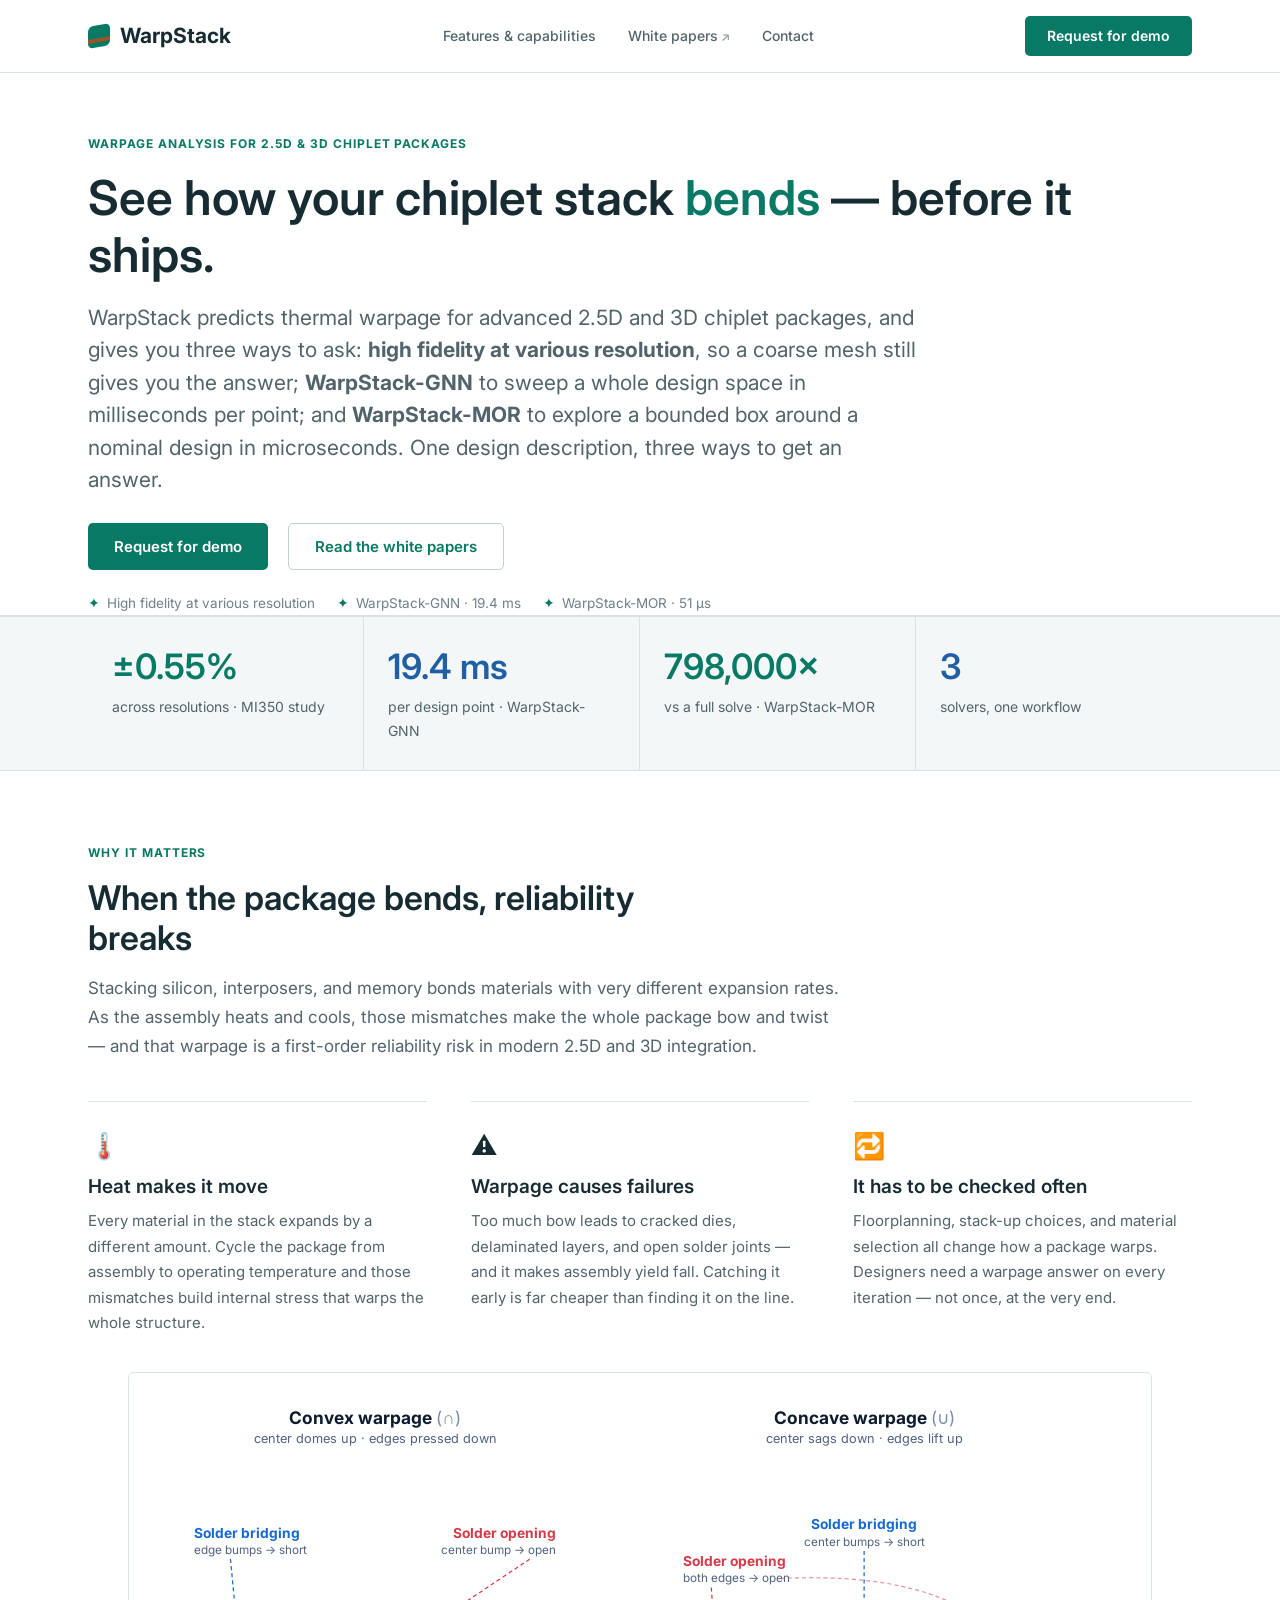
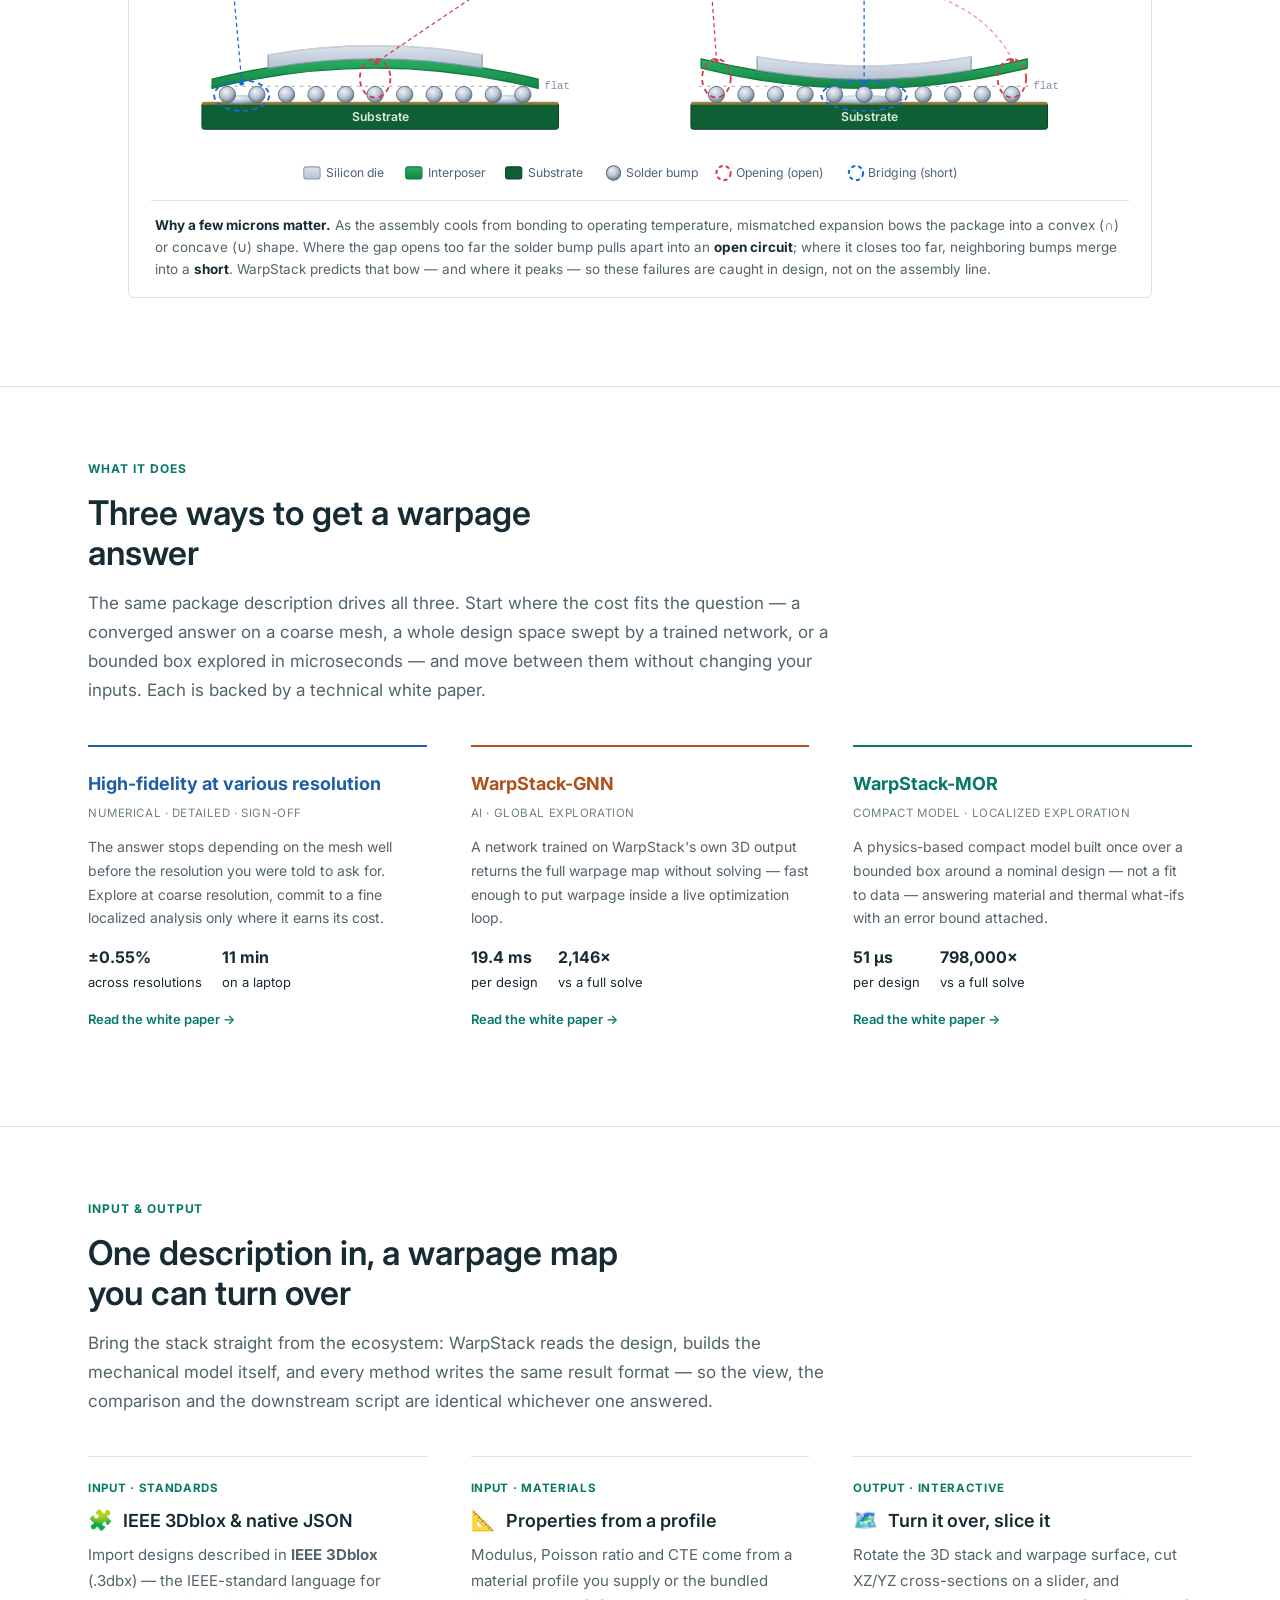
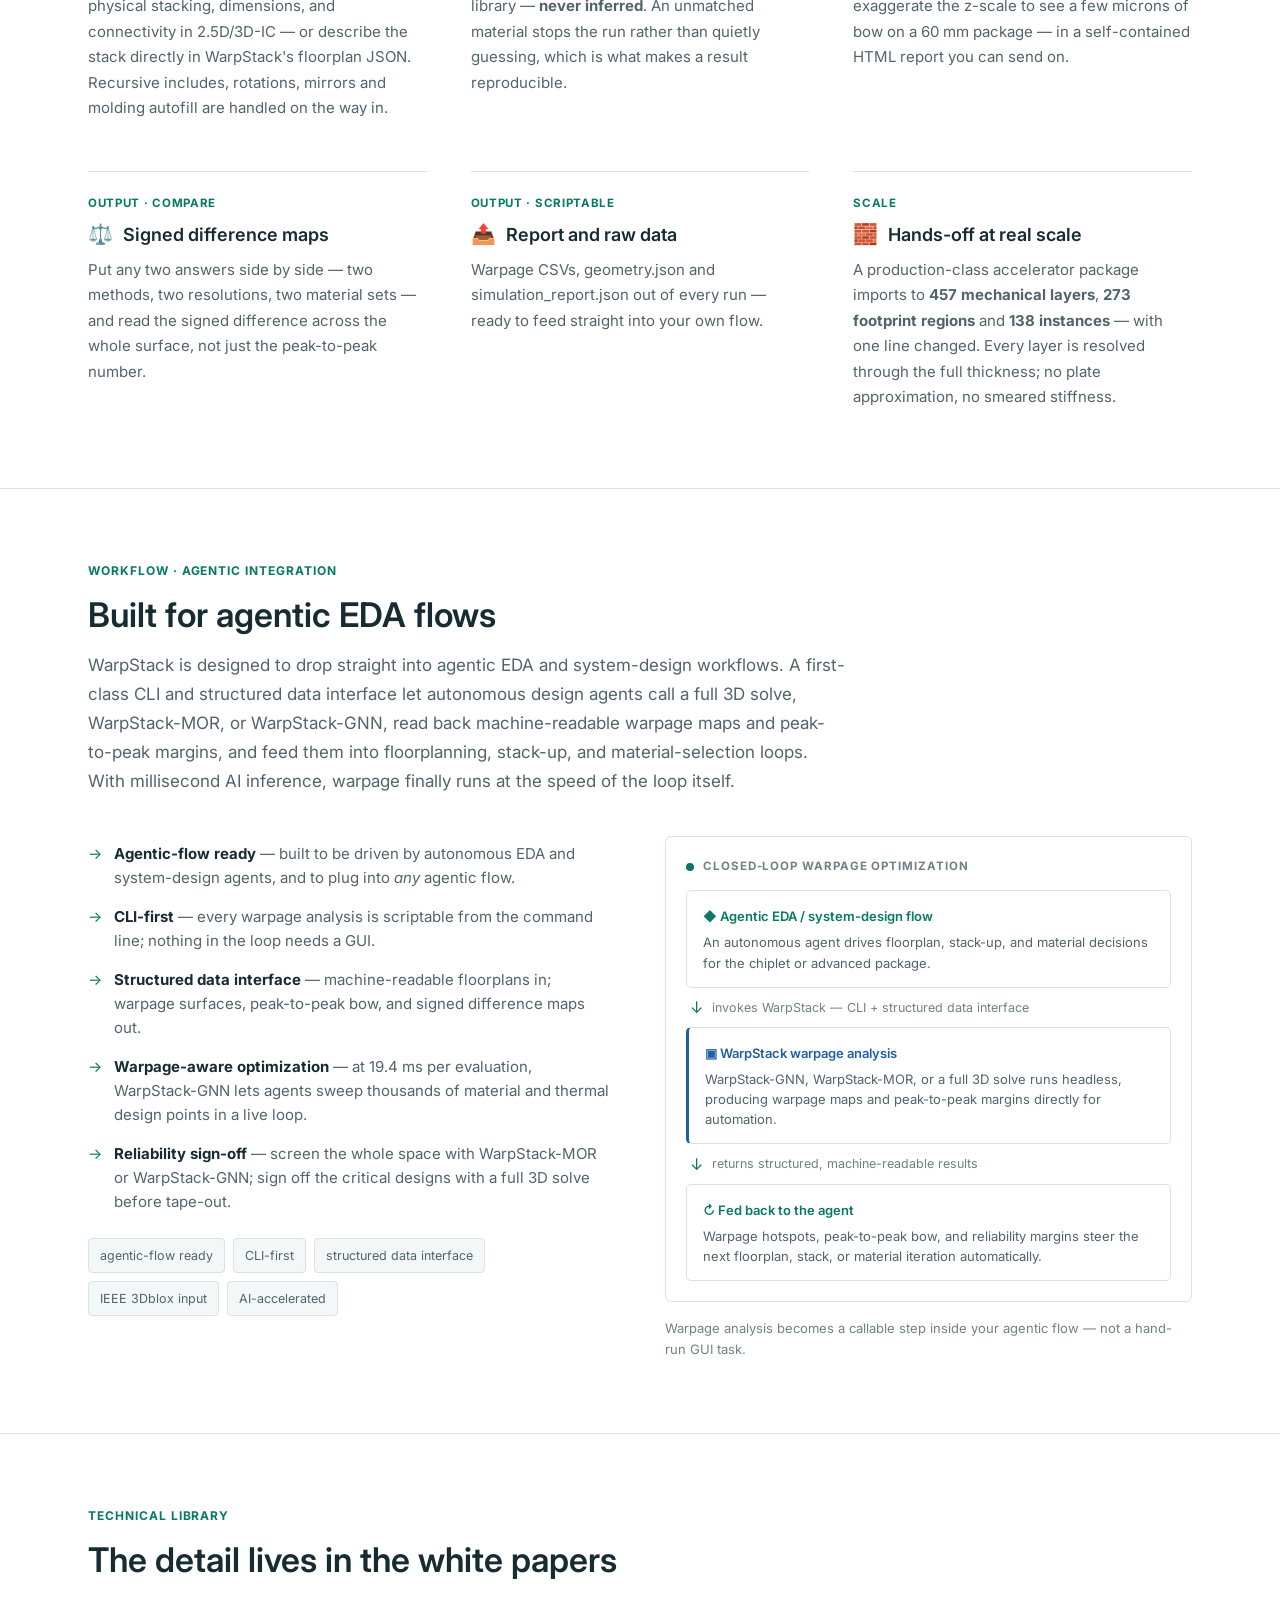
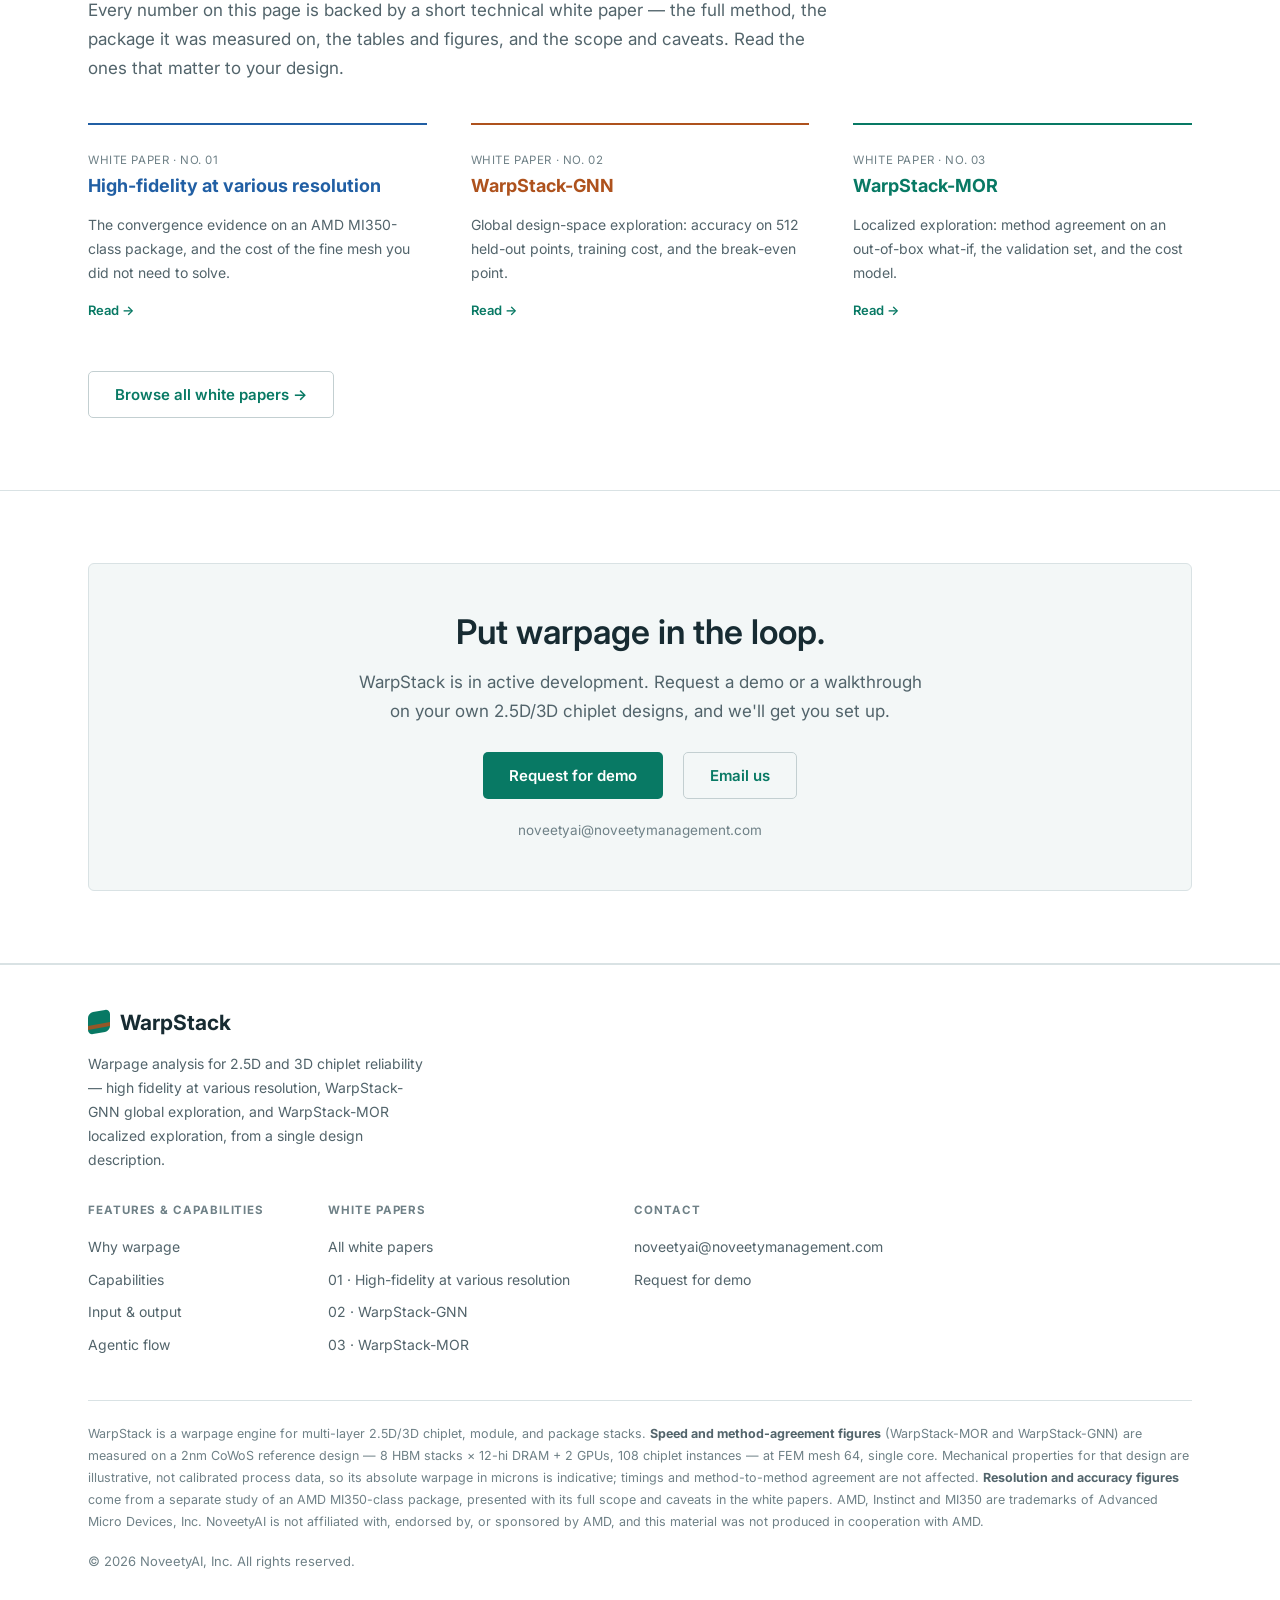
==== commit 135885b9: "Reorganize site into three areas and a white-paper series Restructure the site around Features & cap" ====
--- a/index.html
+++ b/index.html
@@ -20,11 +20,8 @@
   <div class="wrap nav-inner">
     <a class="brand" href="#top"><span class="dot"></span>WarpStack</a>
     <nav class="nav-links" id="navlinks">
-      <a href="index.html#why">Why warpage</a>
-      <a href="index.html#capability">Capabilities</a>
-      <a href="index.html#input">Input</a>
-      <a href="index.html#output">Output</a>
-      <a class="xpage" href="features.html">Features</a>
+      <a href="#top">Features &amp; capabilities</a>
+      <a class="xpage" href="whitepapers.html">White papers</a>
       <a href="#contact">Contact</a>
     </nav>
     <div class="nav-cta">
@@ -47,7 +44,7 @@
       <p class="lead">WarpStack predicts thermal warpage for advanced 2.5D and 3D chiplet packages, and gives you three ways to ask: <b>high fidelity at various resolution</b>, so a coarse mesh still gives you the answer; <b>WarpStack-GNN</b> to sweep a whole design space in milliseconds per point; and <b>WarpStack-MOR</b> to explore a bounded box around a nominal design in microseconds. One design description, three ways to get an answer.</p>
       <div class="hero-cta">
         <a class="btn btn-primary btn-lg" href="#contact">Request for demo</a>
-        <a class="btn btn-ghost btn-lg" href="features.html">Explore the three methods</a>
+        <a class="btn btn-ghost btn-lg" href="whitepapers.html">Read the white papers</a>
       </div>
       <div class="hero-sub">
         <span><span class="check">✦</span> High fidelity at various resolution</span>
@@ -56,15 +53,6 @@
       </div>
     </div>
 
-    <!-- Real result visual -->
-    <div class="viz-card reveal">
-      <div class="viz-head">
-        <span class="viz-title">2nm CoWoS · warpage · µm</span>
-        <span class="viz-dots"><i></i><i></i><i></i></span>
-      </div>
-      <img src="assets/figs/warpage_hbm4_2nm_mor.png" alt="WarpStack warpage map of a 2nm CoWoS package — a broad central dome falling away toward the package corners, with the GPU and HBM outlines drawn" loading="eager">
-      <div class="viz-cap"><b>A real WarpStack result.</b> The predicted warpage surface of a 2nm CoWoS package — 8 HBM stacks, 2 GPU dies, 108 chiplets — returned by WarpStack-MOR in 51 µs, matching the full 3D solve to within 0.04 µm.</div>
-    </div>
   </div>
 </section>
 
@@ -239,109 +227,72 @@
     <div class="sec-head reveal">
       <div class="kicker">What it does</div>
       <h2>Three ways to get a warpage answer</h2>
-      <p>The same package description drives all three. Start where the cost fits the question — a converged answer on a coarse mesh, a whole design space swept by a trained network, or a bounded box explored in microseconds — and move between them without changing your inputs.</p>
+      <p>The same package description drives all three. Start where the cost fits the question — a converged answer on a coarse mesh, a whole design space swept by a trained network, or a bounded box explored in microseconds — and move between them without changing your inputs. Each is backed by a technical white paper.</p>
     </div>
     <div class="cards-3">
-      <a class="solver acc reveal" href="features.html#resolution">
+      <a class="solver acc reveal" href="whitepaper-resolution.html">
         <div class="nm">High-fidelity at various resolution</div>
         <div class="role">numerical · detailed · sign-off</div>
         <p>The answer stops depending on the mesh well before the resolution you were told to ask for. Explore at coarse resolution, commit to a fine localized analysis only where it earns its cost.</p>
         <div class="kv"><span><b>±0.55%</b><br>across resolutions</span><span><b>11 min</b><br>on a laptop</span></div>
-        <span class="go">See the evidence →</span>
-      </a>
-      <a class="solver ai reveal" href="features.html#gnn">
+        <span class="go">Read the white paper →</span>
+      </a>
+      <a class="solver ai reveal" href="whitepaper-gnn.html">
         <div class="nm">WarpStack-GNN</div>
         <div class="role">AI · global exploration</div>
         <p>A network trained on WarpStack's own 3D output returns the full warpage map without solving — fast enough to put warpage inside a live optimization loop.</p>
         <div class="kv"><span><b>19.4 ms</b><br>per design</span><span><b>2,146×</b><br>vs a full solve</span></div>
-        <span class="go">See the numbers →</span>
-      </a>
-      <a class="solver fast reveal" href="features.html#mor">
+        <span class="go">Read the white paper →</span>
+      </a>
+      <a class="solver fast reveal" href="whitepaper-mor.html">
         <div class="nm">WarpStack-MOR</div>
         <div class="role">compact model · localized exploration</div>
         <p>A physics-based compact model built once over a bounded box around a nominal design — not a fit to data — answering material and thermal what-ifs with an error bound attached.</p>
         <div class="kv"><span><b>51 µs</b><br>per design</span><span><b>798,000×</b><br>vs a full solve</span></div>
-        <span class="go">See the numbers →</span>
-      </a>
-    </div>
-  </div>
-</section>
-
-<!-- ============ INPUT ============ -->
-<section id="input">
+        <span class="go">Read the white paper →</span>
+      </a>
+    </div>
+  </div>
+</section>
+
+<!-- ============ INPUT & OUTPUT ============ -->
+<section id="io">
   <div class="wrap">
     <div class="sec-head reveal">
-      <div class="kicker">Input</div>
-      <h2>Describe the package once</h2>
-      <p>Bring the stack straight from the ecosystem. WarpStack reads the design, partitions the geometry, and builds the mechanical model itself — no hand re-entry, no simplified stand-in stack.</p>
+      <div class="kicker">Input &amp; output</div>
+      <h2>One description in, a warpage map you can turn over</h2>
+      <p>Bring the stack straight from the ecosystem: WarpStack reads the design, builds the mechanical model itself, and every method writes the same result format — so the view, the comparison and the downstream script are identical whichever one answered.</p>
     </div>
     <div class="features">
       <div class="feat reveal">
-        <div class="tag">STANDARDS · GEOMETRY</div>
-        <h3><span class="emoji">🧩</span> IEEE 3Dblox</h3>
-        <p>Import designs described in <b>IEEE 3Dblox</b> (<span class="mono">.3dbx</span>), the IEEE-standard modular description language for physical stacking, dimensions, and connectivity in 2.5D and 3D-IC designs. Recursive includes, per-file units, rotations and mirrors, and molding autofill are all handled on the way in.</p>
-      </div>
-      <div class="feat reveal">
-        <div class="tag">NATIVE</div>
-        <h3><span class="emoji">🧱</span> WarpStack floorplan JSON</h3>
-        <p>Or describe it directly: an arbitrary layer stack — substrates, interposers, bumps, dies, spreaders, lids — with per-layer materials and per-die placement, in one structured file.</p>
-      </div>
-      <div class="feat reveal">
-        <div class="tag">MATERIALS</div>
+        <div class="tag">INPUT · STANDARDS</div>
+        <h3><span class="emoji">🧩</span> IEEE 3Dblox &amp; native JSON</h3>
+        <p>Import designs described in <b>IEEE 3Dblox</b> (<span class="mono">.3dbx</span>) — the IEEE-standard language for physical stacking, dimensions, and connectivity in 2.5D/3D-IC — or describe the stack directly in WarpStack's floorplan JSON. Recursive includes, rotations, mirrors and molding autofill are handled on the way in.</p>
+      </div>
+      <div class="feat reveal">
+        <div class="tag">INPUT · MATERIALS</div>
         <h3><span class="emoji">📐</span> Properties from a profile</h3>
-        <p>Modulus, Poisson ratio and CTE come from a material profile you supply or from the bundled library — <b>never inferred</b> from thermal or power data that cannot determine them. An unmatched material stops the run rather than quietly guessing, which is what makes a result reproducible.</p>
-      </div>
-    </div>
-    <div class="tech-grid" style="margin-top:34px">
-      <div class="reveal">
-        <ul class="flowpts">
-          <li><b>Hands-off at real scale.</b> A production-class accelerator package imported to <b>457 mechanical layers</b>, <b>273 footprint regions</b> and <b>138 instances</b> — with one line changed.</li>
-          <li><b>CLI-first.</b> Structured data in, CSV and JSON out. Run one design or a whole batch; nothing in the loop needs a GUI.</li>
-          <li><b>It tells you what it cannot take.</b> Constructs outside the mechanical importer raise an error naming the construct, rather than being silently dropped from the stack.</li>
-        </ul>
-        <p class="note"><b>On the roadmap:</b> importers for broader geometry formats. Today the supported inputs are IEEE 3Dblox and WarpStack floorplan JSON — those two, and no others.</p>
-      </div>
-      <figure class="fig reveal">
-        <img src="assets/figs/stack_hbm4_2nm.png" alt="Cross-section of the modelled mechanical stack for a 2nm CoWoS package, showing substrate, interposer, dies and mould layers" loading="lazy">
-        <figcaption><span class="figtag f3d">The stack as WarpStack builds it</span><b>A different design — the 2nm CoWoS reference.</b> Whichever package you bring, every mechanical layer is resolved through the full thickness — no plate approximation, no smeared effective stiffness.</figcaption>
-      </figure>
-    </div>
-  </div>
-</section>
-
-<!-- ============ OUTPUT ============ -->
-<section id="output">
-  <div class="wrap">
-    <div class="sec-head reveal">
-      <div class="kicker">Output</div>
-      <h2>A warpage map you can turn over</h2>
-      <p>Every method writes the same result format, so the view, the comparison and the downstream script are identical whether the answer came from a full solve, a trained network, or a compact model.</p>
-    </div>
-    <div class="fig-2">
-      <figure class="fig reveal">
-        <img src="assets/figs/warpage_hbm4_2nm_3d_active.png" alt="2D warpage heatmap of a 2nm CoWoS package with contour lines and die outlines overlaid" loading="lazy">
-        <figcaption><span class="figtag f3d">2D · plan view</span>Heatmap with contour lines and die outlines, so you can see which die sits on the steep part of the bow.</figcaption>
-      </figure>
-      <figure class="fig reveal">
-        <img src="assets/figs/warpage_hbm4_2nm_3d_whatif.png" alt="3D warpage surface of a 2nm CoWoS package with contours projected onto the floor" loading="lazy">
-        <figcaption><span class="figtag f3d">3D · surface</span>The same field as a rotatable surface with projected contours and 1× / 5× / 10× exaggeration.</figcaption>
-      </figure>
-    </div>
-    <div class="features" style="margin-top:34px">
-      <div class="feat reveal">
-        <div class="tag">INTERACTIVE</div>
+        <p>Modulus, Poisson ratio and CTE come from a material profile you supply or the bundled library — <b>never inferred</b>. An unmatched material stops the run rather than quietly guessing, which is what makes a result reproducible.</p>
+      </div>
+      <div class="feat reveal">
+        <div class="tag">OUTPUT · INTERACTIVE</div>
         <h3><span class="emoji">🗺️</span> Turn it over, slice it</h3>
-        <p>Rotate the 3D stack and the warpage surface, cut XZ and YZ cross-sections on a slider, and exaggerate the z-scale to see a few microns of bow on a 60&nbsp;mm package.</p>
-      </div>
-      <div class="feat reveal">
-        <div class="tag">COMPARE</div>
+        <p>Rotate the 3D stack and warpage surface, cut XZ/YZ cross-sections on a slider, and exaggerate the z-scale to see a few microns of bow on a 60&nbsp;mm package — in a self-contained HTML report you can send on.</p>
+      </div>
+      <div class="feat reveal">
+        <div class="tag">OUTPUT · COMPARE</div>
         <h3><span class="emoji">⚖️</span> Signed difference maps</h3>
         <p>Put any two answers side by side — two methods, two resolutions, two material sets — and read the signed difference across the whole surface, not just the peak-to-peak number.</p>
       </div>
       <div class="feat reveal">
-        <div class="tag">SHAREABLE · SCRIPTABLE</div>
-        <h3><span class="emoji">📤</span> A report and the raw data</h3>
-        <p>A self-contained interactive HTML report to send on, plus warpage CSVs, <span class="mono">geometry.json</span> and <span class="mono">simulation_report.json</span> to feed straight into your own flow.</p>
+        <div class="tag">OUTPUT · SCRIPTABLE</div>
+        <h3><span class="emoji">📤</span> Report and raw data</h3>
+        <p>Warpage CSVs, <span class="mono">geometry.json</span> and <span class="mono">simulation_report.json</span> out of every run — ready to feed straight into your own flow.</p>
+      </div>
+      <div class="feat reveal">
+        <div class="tag">SCALE</div>
+        <h3><span class="emoji">🧱</span> Hands-off at real scale</h3>
+        <p>A production-class accelerator package imports to <b>457 mechanical layers</b>, <b>273 footprint regions</b> and <b>138 instances</b> — with one line changed. Every layer is resolved through the full thickness; no plate approximation, no smeared stiffness.</p>
       </div>
     </div>
   </div>
@@ -353,16 +304,16 @@
     <div class="sec-head reveal">
       <div class="kicker">Workflow · agentic integration</div>
       <h2>Built for agentic EDA flows</h2>
-      <p>WarpStack is designed to drop straight into agentic EDA and system-design workflows. A first-class CLI and structured data interface let autonomous design agents call a full <b>3D solve</b>, <b>WarpStack-MOR</b>, or <b>WarpStack-GNN</b>, read back machine-readable warpage maps and peak-to-peak margins, and feed them into floorplanning, stack-up, and material-selection loops — for <b>warpage-aware optimization</b> and <b>warpage reliability sign-off</b> of chiplets and advanced packages in system design. With millisecond AI inference, warpage finally runs at the speed of the loop itself.</p>
+      <p>WarpStack is designed to drop straight into agentic EDA and system-design workflows. A first-class CLI and structured data interface let autonomous design agents call a full 3D solve, WarpStack-MOR, or WarpStack-GNN, read back machine-readable warpage maps and peak-to-peak margins, and feed them into floorplanning, stack-up, and material-selection loops. With millisecond AI inference, warpage finally runs at the speed of the loop itself.</p>
     </div>
     <div class="tech-grid">
       <div class="reveal">
         <ul class="flowpts">
           <li><b>Agentic-flow ready</b> — built to be driven by autonomous EDA and system-design agents, and to plug into <i>any</i> agentic flow.</li>
           <li><b>CLI-first</b> — every warpage analysis is scriptable from the command line; nothing in the loop needs a GUI.</li>
-          <li><b>Structured data interface</b> — machine-readable floorplans in; warpage surfaces, peak-to-peak bow, and signed difference maps out, ready for closed-loop automation.</li>
-          <li><b>Warpage-aware optimization</b> — at 19.4 ms per evaluation, WarpStack-GNN lets agents sweep thousands of material and thermal design points in a live loop, steering each candidate toward lower bow in real time.</li>
-          <li><b>Reliability sign-off</b> — WarpStack-MOR or WarpStack-GNN screens the whole design space; a full 3D solve signs off the critical chiplet and advanced-package designs against warpage limits before tape-out and assembly.</li>
+          <li><b>Structured data interface</b> — machine-readable floorplans in; warpage surfaces, peak-to-peak bow, and signed difference maps out.</li>
+          <li><b>Warpage-aware optimization</b> — at 19.4 ms per evaluation, WarpStack-GNN lets agents sweep thousands of material and thermal design points in a live loop.</li>
+          <li><b>Reliability sign-off</b> — screen the whole space with WarpStack-MOR or WarpStack-GNN; sign off the critical designs with a full 3D solve before tape-out.</li>
         </ul>
         <div class="chips" style="margin-top:24px">
           <span class="chip">agentic-flow ready</span>
@@ -370,8 +321,6 @@
           <span class="chip">structured data interface</span>
           <span class="chip">IEEE 3Dblox input</span>
           <span class="chip">AI-accelerated</span>
-          <span class="chip">warpage-aware optimization</span>
-          <span class="chip">reliability sign-off</span>
         </div>
       </div>
       <div class="reveal">
@@ -398,6 +347,40 @@
   </div>
 </section>
 
+<!-- ============ WHITE PAPERS TEASER ============ -->
+<section id="papers">
+  <div class="wrap">
+    <div class="sec-head reveal">
+      <div class="kicker">Technical library</div>
+      <h2>The detail lives in the white papers</h2>
+      <p>Every number on this page is backed by a short technical white paper — the full method, the package it was measured on, the tables and figures, and the scope and caveats. Read the ones that matter to your design.</p>
+    </div>
+    <div class="cards-3">
+      <a class="solver acc reveal" href="whitepaper-resolution.html">
+        <div class="role">White paper · No. 01</div>
+        <div class="nm">High-fidelity at various resolution</div>
+        <p>The convergence evidence on an AMD MI350-class package, and the cost of the fine mesh you did not need to solve.</p>
+        <span class="go">Read →</span>
+      </a>
+      <a class="solver ai reveal" href="whitepaper-gnn.html">
+        <div class="role">White paper · No. 02</div>
+        <div class="nm">WarpStack-GNN</div>
+        <p>Global design-space exploration: accuracy on 512 held-out points, training cost, and the break-even point.</p>
+        <span class="go">Read →</span>
+      </a>
+      <a class="solver fast reveal" href="whitepaper-mor.html">
+        <div class="role">White paper · No. 03</div>
+        <div class="nm">WarpStack-MOR</div>
+        <p>Localized exploration: method agreement on an out-of-box what-if, the validation set, and the cost model.</p>
+        <span class="go">Read →</span>
+      </a>
+    </div>
+    <div style="margin-top:26px">
+      <a class="btn btn-ghost btn-lg" href="whitepapers.html">Browse all white papers →</a>
+    </div>
+  </div>
+</section>
+
 <!-- ============ CTA / CONTACT ============ -->
 <section id="contact">
   <div class="wrap">
@@ -423,20 +406,18 @@
       </div>
       <div class="foot-cols">
         <div class="foot-col">
-          <h5>Product</h5>
+          <h5>Features &amp; capabilities</h5>
           <a href="index.html#why">Why warpage</a>
           <a href="index.html#capability">Capabilities</a>
-          <a href="index.html#input">Input</a>
-          <a href="index.html#output">Output</a>
+          <a href="index.html#io">Input &amp; output</a>
           <a href="index.html#agentic">Agentic flow</a>
         </div>
         <div class="foot-col">
-          <h5>Features</h5>
-          <a href="features.html#resolution">High-fidelity at various resolution</a>
-          <a href="features.html#gnn">WarpStack-GNN — global exploration</a>
-          <a href="features.html#mor">WarpStack-MOR — localized exploration</a>
-          <span>IEEE 3Dblox input</span>
-          <span>Interactive 2D / 3D output</span>
+          <h5>White papers</h5>
+          <a href="whitepapers.html">All white papers</a>
+          <a href="whitepaper-resolution.html">01 · High-fidelity at various resolution</a>
+          <a href="whitepaper-gnn.html">02 · WarpStack-GNN</a>
+          <a href="whitepaper-mor.html">03 · WarpStack-MOR</a>
         </div>
         <div class="foot-col">
           <h5>Contact</h5>
@@ -446,7 +427,7 @@
       </div>
     </div>
     <div class="cite">
-      WarpStack is a warpage engine for multi-layer 2.5D/3D chiplet, module, and package stacks. <b>Speed and method-agreement figures</b> (WarpStack-MOR and WarpStack-GNN) are measured on a 2nm CoWoS reference design — 8 HBM stacks × 12-hi DRAM + 2 GPUs, 108 chiplet instances — at FEM mesh 64, single core. Mechanical properties for that design are illustrative, not calibrated process data, so its absolute warpage in microns is indicative; timings and method-to-method agreement are not affected. <b>Resolution and accuracy figures</b> come from a separate study of an AMD MI350-class package, presented with its full scope and caveats on the features page. AMD, Instinct and MI350 are trademarks of Advanced Micro Devices, Inc. NoveetyAI is not affiliated with, endorsed by, or sponsored by AMD, and this material was not produced in cooperation with AMD.
+      WarpStack is a warpage engine for multi-layer 2.5D/3D chiplet, module, and package stacks. <b>Speed and method-agreement figures</b> (WarpStack-MOR and WarpStack-GNN) are measured on a 2nm CoWoS reference design — 8 HBM stacks × 12-hi DRAM + 2 GPUs, 108 chiplet instances — at FEM mesh 64, single core. Mechanical properties for that design are illustrative, not calibrated process data, so its absolute warpage in microns is indicative; timings and method-to-method agreement are not affected. <b>Resolution and accuracy figures</b> come from a separate study of an AMD MI350-class package, presented with its full scope and caveats in the white papers. AMD, Instinct and MI350 are trademarks of Advanced Micro Devices, Inc. NoveetyAI is not affiliated with, endorsed by, or sponsored by AMD, and this material was not produced in cooperation with AMD.
     </div>
     <div class="copyright">© 2026 NoveetyAI, Inc. All rights reserved.</div>
   </div>
--- a/assets/site.css
+++ b/assets/site.css
@@ -1,89 +1,75 @@
-/* WarpStack site styles — shared by index.html and features.html.
-   Extracted from the former inline <style> block in index.html. */
+/* WarpStack site styles — ThermStack editorial design language:
+   flat/minimal, Inter only, green/blue/orange on white, thin rule separators. */
 
   :root{
-    --bg:#f7f9fc; --bg-2:#f0f4fa; --surface:#ffffff; --surface-2:#f0f4fa;
-    --border:#dfe6f0; --border-strong:#cdd8e6;
-    --text:#0d1b2e; --muted:#4f6280; --muted-2:#7b8ca6;
-    --cyan:#0aa088; --blue:#1668d8; --indigo:#7a4fe0;
-    --amber:#c2670a; --orange:#1668d8; --red:#d63a49;
-    --warp:linear-gradient(100deg,#0aa088 0%,#1668d8 100%);
-    --accent-grad:linear-gradient(135deg,#0aa088 0%,#1668d8 100%);
-    --radius:16px; --radius-sm:11px;
-    --mono:"JetBrains Mono",ui-monospace,SFMono-Regular,"SF Mono",Menlo,Consolas,monospace;
+    --bg:#ffffff; --bg-2:#f3f7f7; --surface:#ffffff; --surface-2:#f3f7f7; --wash:#f3f7f7;
+    --border:#d9e2e4; --border-strong:#c3cfd1;
+    --text:#172b32; --muted:#52646b; --muted-2:#6f8187;
+    --cyan:#087964; --blue:#215fa4; --indigo:#ae521d;   /* green / blue / orange */
+    --amber:#ae521d; --orange:#ae521d; --red:#b4452a;
+    --warp:#087964;          /* legacy gradient tokens -> solid green */
+    --accent-grad:#087964;
+    --radius:6px; --radius-sm:5px;
+    --mono:"Inter",-apple-system,BlinkMacSystemFont,"Segoe UI",Roboto,Helvetica,Arial,sans-serif;
     --sans:"Inter",-apple-system,BlinkMacSystemFont,"Segoe UI",Roboto,Helvetica,Arial,sans-serif;
-    --maxw:1180px;
-  }
-  *{box-sizing:border-box}
-  html{scroll-behavior:smooth; scroll-padding-top:84px}
+    --maxw:1160px;
+  }
+  *{box-sizing:border-box; letter-spacing:0}
+  html{scroll-behavior:smooth; scroll-padding-top:92px}
   body{
     margin:0; background:var(--bg); color:var(--text);
-    font-family:var(--sans); line-height:1.6; -webkit-font-smoothing:antialiased;
+    font-family:var(--sans); font-size:16px; line-height:1.7; -webkit-font-smoothing:antialiased;
     overflow-x:hidden;
   }
-  body::before{
-    content:""; position:fixed; inset:0; z-index:-2; pointer-events:none;
-    background:
-      radial-gradient(820px 520px at 8% 0%, rgba(10,160,136,.09), transparent 58%),
-      radial-gradient(900px 620px at 90% 2%, rgba(22,104,216,.07), transparent 60%),
-      var(--bg);
-  }
-  a{color:inherit; text-decoration:none}
-  h1,h2,h3{line-height:1.12; margin:0; letter-spacing:-.02em; font-weight:700}
+  a{color:var(--cyan); text-decoration:none}
+  h1,h2,h3{line-height:1.18; margin:0; font-weight:600}
   p{margin:0}
-  .wrap{max-width:var(--maxw); margin:0 auto; padding:0 24px}
+  .wrap{max-width:var(--maxw); margin:0 auto; padding:0 28px}
   .mono{font-family:var(--mono)}
-  .grad-text{
-    background:linear-gradient(100deg,#0aa088 0%,#1668d8 100%);
-    -webkit-background-clip:text; background-clip:text; color:transparent;
-  }
+  .grad-text{color:var(--cyan); background:none}
 
   /* ---------- NAV ---------- */
   header.nav{
     position:sticky; top:0; z-index:50;
-    backdrop-filter:saturate(140%) blur(12px);
-    background:rgba(255,255,255,.82);
+    background:rgba(255,255,255,.98);
     border-bottom:1px solid var(--border);
   }
-  .nav-inner{display:flex; align-items:center; justify-content:space-between; height:64px}
-  .brand{display:flex; align-items:center; gap:11px; font-weight:700; font-size:18px; letter-spacing:-.02em}
+  .nav-inner{display:flex; align-items:center; justify-content:space-between; height:72px}
+  .brand{display:flex; align-items:center; gap:10px; font-weight:700; font-size:21px; color:var(--text)}
   .brand .dot{
-    width:22px; height:22px; border-radius:7px; background:var(--warp);
-    box-shadow:0 0 0 1px rgba(255,255,255,.12), 0 0 18px rgba(10,160,136,.5);
-    position:relative; overflow:hidden;
-  }
-  .brand .dot::after{content:""; position:absolute; inset:0; background:radial-gradient(circle at 30% 30%, rgba(255,255,255,.5), transparent 55%)}
-  .nav-links{display:flex; gap:30px; align-items:center}
-  .nav-links a{color:var(--muted); font-size:14.5px; font-weight:500; transition:color .15s}
+    width:22px; height:22px; border-radius:5px; background:var(--cyan);
+    position:relative; overflow:hidden; transform:skewY(-10deg);
+  }
+  .brand .dot::after{content:""; position:absolute; left:0; right:0; top:60%; height:4px; background:var(--orange); opacity:.85}
+  .nav-links{display:flex; gap:32px; align-items:center}
+  .nav-links a{color:var(--muted); font-size:14px; font-weight:500; transition:color .15s}
   .nav-links a:hover{color:var(--text)}
+  .nav-links a.xpage::after{content:"\2197"; font-size:.85em; margin-left:3px; opacity:.7}
   .nav-cta{display:flex; align-items:center; gap:14px}
   .btn{
     display:inline-flex; align-items:center; gap:9px; cursor:pointer; border:none;
-    font-family:var(--sans); font-weight:600; font-size:14.5px; line-height:1;
-    padding:12px 20px; border-radius:11px; transition:transform .12s ease, box-shadow .2s ease, background .2s;
+    font-family:var(--sans); font-weight:600; font-size:14px; line-height:1;
+    padding:13px 22px; border-radius:5px; transition:background .2s, color .2s;
     white-space:nowrap;
   }
-  .btn-primary{background:var(--accent-grad); color:#ffffff; box-shadow:0 8px 26px -8px rgba(22,104,216,.6)}
-  .btn-primary:hover{transform:translateY(-2px); box-shadow:0 14px 34px -8px rgba(22,104,216,.7)}
-  .btn-ghost{background:rgba(148,163,184,.08); color:var(--text); border:1px solid var(--border-strong)}
-  .btn-ghost:hover{background:rgba(148,163,184,.16); transform:translateY(-2px)}
-  .btn-lg{padding:15px 28px; font-size:15.5px; border-radius:13px}
+  .btn-primary{background:var(--cyan); color:#ffffff}
+  .btn-primary:hover{background:#075b4d}
+  .btn-ghost{background:transparent; color:var(--cyan); border:1px solid var(--border-strong)}
+  .btn-ghost:hover{background:var(--wash)}
+  .btn-lg{padding:15px 26px; font-size:15px; border-radius:5px}
   .nav-toggle{display:none; background:none; border:none; color:var(--text); cursor:pointer; padding:6px}
 
   /* ---------- HERO ---------- */
-  .hero{position:relative; padding:74px 0 64px}
-  .hero-grid{display:grid; grid-template-columns:1.05fr .95fr; gap:54px; align-items:center}
+  .hero{position:relative; padding:56px 0 0}
+  .hero-grid{display:grid; grid-template-columns:1fr; gap:34px; align-items:start}
   .eyebrow{
-    display:inline-flex; align-items:center; gap:9px; font-family:var(--mono); font-size:12px;
-    letter-spacing:.16em; text-transform:uppercase; color:var(--cyan);
-    padding:7px 13px; border:1px solid var(--border-strong); border-radius:100px;
-    background:rgba(10,160,136,.06);
-  }
-  .eyebrow .pulse{width:7px; height:7px; border-radius:50%; background:var(--cyan); box-shadow:0 0 10px var(--cyan); animation:pulse 1.8s infinite}
-  @keyframes pulse{0%,100%{opacity:1}50%{opacity:.35}}
-  .hero h1{font-size:clamp(34px,5.2vw,56px); margin:22px 0 0}
-  .hero p.lead{color:var(--muted); font-size:clamp(16px,1.7vw,19px); margin-top:20px; max-width:560px}
-  .hero-cta{display:flex; gap:14px; margin-top:32px; flex-wrap:wrap}
+    display:inline-flex; align-items:center; gap:9px; font-family:var(--sans); font-size:12px;
+    font-weight:700; letter-spacing:.08em; text-transform:uppercase; color:var(--cyan); margin-bottom:4px;
+  }
+  .eyebrow .pulse{display:none}
+  .hero h1{font-size:clamp(34px,5vw,48px); margin:12px 0 0; font-weight:600}
+  .hero p.lead{color:var(--muted); font-size:clamp(17px,1.8vw,21px); line-height:1.55; margin-top:18px; max-width:830px}
+  .hero-cta{display:flex; gap:20px; margin-top:26px; flex-wrap:wrap}
   .hero-sub{margin-top:22px; display:flex; gap:22px; flex-wrap:wrap; color:var(--muted-2); font-size:13.5px}
   .hero-sub span{display:inline-flex; align-items:center; gap:7px}
   .check{color:var(--cyan)}
@@ -91,224 +77,254 @@
   /* ---------- HERO VISUAL ---------- */
   .viz-card{
     position:relative; border:1px solid var(--border); border-radius:var(--radius);
-    background:linear-gradient(180deg,#ffffff,#ffffff);
-    box-shadow:0 30px 80px -30px rgba(16,34,64,.10), inset 0 1px 0 rgba(255,255,255,.6);
-    padding:14px; overflow:hidden;
-  }
-  .viz-head{display:flex; align-items:center; justify-content:space-between; margin-bottom:12px; padding:2px 6px}
-  .viz-title{font-family:var(--mono); font-size:12px; color:var(--muted); letter-spacing:.04em}
+    background:#ffffff; padding:12px; overflow:hidden;
+  }
+  .viz-head{display:flex; align-items:center; justify-content:space-between; margin-bottom:10px; padding:2px 6px}
+  .viz-title{font-family:var(--sans); font-size:12px; color:var(--muted); letter-spacing:.02em}
   .viz-dots{display:flex; gap:6px}
-  .viz-dots i{width:10px; height:10px; border-radius:50%; display:inline-block; opacity:.7}
-  .viz-dots i:nth-child(1){background:#d63a49}.viz-dots i:nth-child(2){background:#c2670a}.viz-dots i:nth-child(3){background:#0aa088}
-  .viz-card img{display:block; width:100%; height:auto; border-radius:10px; background:#f5f7fb}
+  .viz-dots i{width:9px; height:9px; border-radius:50%; display:inline-block; opacity:.8}
+  .viz-dots i:nth-child(1){background:var(--cyan)}.viz-dots i:nth-child(2){background:var(--blue)}.viz-dots i:nth-child(3){background:var(--orange)}
+  .viz-card img{display:block; width:100%; height:auto; border-radius:4px; background:#fff}
   .viz-cap{font-size:12.5px; color:var(--muted); padding:11px 6px 3px; line-height:1.5}
   .viz-cap b{color:var(--text)}
 
   /* ---------- STATS STRIP ---------- */
-  .stats{border-top:1px solid var(--border); border-bottom:1px solid var(--border); background:#ffffff}
+  .stats{border-top:1px solid var(--border); border-bottom:1px solid var(--border); background:var(--wash)}
   .stats-grid{display:grid; grid-template-columns:repeat(4,1fr); gap:0}
-  .stat{padding:30px 22px; text-align:center; border-right:1px solid var(--border)}
+  .stat{padding:28px 24px; border-right:1px solid var(--border)}
   .stat:last-child{border-right:none}
-  .stat .num{font-family:var(--mono); font-size:clamp(26px,3.4vw,38px); font-weight:700; letter-spacing:-.03em}
-  .stat .num.c1{color:#0aa088}.stat .num.c2{color:#1668d8}.stat .num.c3{color:#0aa088}.stat .num.c4{color:#1668d8}
-  .stat .lbl{color:var(--muted); font-size:13.5px; margin-top:6px}
+  .stat .num{font-family:var(--sans); font-size:clamp(26px,3.2vw,35px); font-weight:600; line-height:1.2}
+  .stat .num.c1{color:var(--cyan)}.stat .num.c2{color:var(--blue)}.stat .num.c3{color:var(--cyan)}.stat .num.c4{color:var(--blue)}
+  .stat .lbl{color:var(--muted); font-size:14px; margin-top:8px}
 
   /* ---------- SECTIONS ---------- */
-  section{padding:84px 0}
-  .sec-head{max-width:720px; margin-bottom:46px}
-  .kicker{font-family:var(--mono); font-size:12.5px; letter-spacing:.16em; text-transform:uppercase; color:var(--cyan)}
-  .sec-head h2{font-size:clamp(28px,3.6vw,42px); margin-top:14px}
+  section{padding:72px 0; border-bottom:1px solid var(--border)}
+  .sec-head{max-width:760px; margin-bottom:40px}
+  .kicker{font-family:var(--sans); font-size:12px; font-weight:700; letter-spacing:.08em; text-transform:uppercase; color:var(--cyan)}
+  .sec-head h2{font-size:clamp(28px,3.4vw,34px); margin-top:14px; max-width:560px}
   .sec-head p{color:var(--muted); font-size:17px; margin-top:16px}
 
-  /* problem cards */
-  .cards-3{display:grid; grid-template-columns:repeat(3,1fr); gap:20px}
-  .card{
-    border:1px solid var(--border); border-radius:var(--radius); padding:26px;
-    background:linear-gradient(180deg,#ffffff,#ffffff); transition:border-color .2s, transform .2s;
-  }
-  .card:hover{border-color:var(--border-strong); transform:translateY(-3px)}
+  /* problem cards -> editorial top-rule columns */
+  .cards-3{display:grid; grid-template-columns:repeat(3,1fr); gap:44px}
+  .card{border:0; border-top:1px solid var(--border); border-radius:0; padding:22px 0 6px; background:transparent}
   .card .ic{
-    width:46px; height:46px; border-radius:12px; display:grid; place-items:center; margin-bottom:16px;
-    background:rgba(10,160,136,.1); border:1px solid var(--border-strong); font-size:22px;
-  }
-  .card h3{font-size:18.5px}
-  .card p{color:var(--muted); font-size:14.5px; margin-top:9px}
-
-  /* feature grid */
-  .features{display:grid; grid-template-columns:repeat(3,1fr); gap:20px}
-  .feat{border:1px solid var(--border); border-radius:var(--radius); padding:26px; background:#ffffff; position:relative; overflow:hidden}
-  .feat::before{content:""; position:absolute; top:0; left:0; right:0; height:2px; background:var(--warp); opacity:0; transition:opacity .25s}
-  .feat:hover::before{opacity:.85}
-  .feat:hover{border-color:var(--border-strong)}
-  .feat .tag{font-family:var(--mono); font-size:11.5px; color:var(--muted-2); letter-spacing:.08em}
-  .feat h3{font-size:18px; margin-top:10px; display:flex; align-items:center; gap:10px}
-  .feat p{color:var(--muted); font-size:14.5px; margin-top:10px}
-  .feat .emoji{font-size:22px}
+    width:auto; height:auto; border:0; background:none; display:block; margin-bottom:8px; font-size:26px;
+  }
+  .card h3{font-size:19px}
+  .card p{color:var(--muted); font-size:15px; margin-top:10px}
+
+  /* feature grid -> editorial top-rule columns */
+  .features{display:grid; grid-template-columns:repeat(3,1fr); gap:44px}
+  .feat{border:0; border-top:1px solid var(--border); border-radius:0; padding:22px 0 6px; background:transparent}
+  .feat::before{display:none}
+  .feat .tag{font-family:var(--sans); font-size:11.5px; font-weight:700; color:var(--cyan); letter-spacing:.06em; text-transform:uppercase}
+  .feat h3{font-size:18px; margin-top:10px; display:flex; align-items:center; gap:10px; font-weight:600}
+  .feat p{color:var(--muted); font-size:15px; margin-top:10px}
+  .feat .emoji{font-size:20px}
 
   /* technology */
-  .tech-grid{display:grid; grid-template-columns:1fr 1fr; gap:44px; align-items:start}
+  .tech-grid{display:grid; grid-template-columns:1fr 1fr; gap:50px; align-items:start}
   .pipe{display:flex; flex-direction:column; gap:14px}
   .pipe-step{
-    display:flex; gap:16px; align-items:flex-start; padding:18px 20px; border:1px solid var(--border);
-    border-radius:var(--radius-sm); background:#ffffff; position:relative;
+    display:flex; gap:16px; align-items:flex-start; padding:18px 0; border:0; border-top:1px solid var(--border);
+    border-radius:0; background:transparent; position:relative;
   }
   .pipe-step .n{
-    flex:none; width:34px; height:34px; border-radius:9px; display:grid; place-items:center;
-    font-family:var(--mono); font-weight:700; font-size:15px; color:#ffffff; background:var(--accent-grad);
+    flex:none; width:32px; height:32px; border-radius:5px; display:grid; place-items:center;
+    font-family:var(--sans); font-weight:700; font-size:15px; color:#ffffff; background:var(--cyan);
   }
   .pipe-step h4{margin:0 0 4px; font-size:16px}
   .pipe-step p{color:var(--muted); font-size:14px}
-  .pipe-step::after{content:""; position:absolute; left:36px; bottom:-14px; width:2px; height:14px; background:var(--border-strong)}
-  .pipe-step:last-child::after{display:none}
-  .solver.ai{border-color:rgba(122,79,224,.32)}
-  .solver.ai .nm{color:#7a4fe0}
-  .solver{border:1px solid var(--border); border-radius:var(--radius-sm); padding:18px; background:#ffffff}
-  a.solver{display:block; text-decoration:none; color:inherit;
-    transition:border-color .18s ease, transform .18s ease, box-shadow .18s ease}
-  a.solver:hover{border-color:var(--border-strong); transform:translateY(-2px);
-    box-shadow:0 8px 24px rgba(20,40,80,.08)}
-  a.solver .go{display:block; margin-top:14px; font-family:var(--mono); font-size:12px; color:var(--blue)}
-  .nav-links a.xpage::after{content:"\2197"; font-size:.85em; margin-left:3px; opacity:.75}
-  .solver .nm{font-family:var(--mono); font-weight:700; font-size:15px}
-  .solver.fast .nm{color:#0aa088}.solver.acc .nm{color:#1668d8}
-  .solver .role{font-size:11.5px; color:var(--muted-2); font-family:var(--mono); letter-spacing:.05em; text-transform:uppercase; margin-top:3px}
-  .solver p{color:var(--muted); font-size:13px; margin-top:10px}
-  .solver .kv{margin-top:12px; display:flex; gap:16px; font-family:var(--mono); font-size:12.5px}
-  .solver .kv b{color:var(--text)}
+  .pipe-step::after{display:none}
+
+  /* method / teaser cards -> ThermStack colored top-rule blocks */
+  .solver{border:0; border-top:2px solid var(--border); border-radius:0; padding:22px 0 22px; background:transparent}
+  a.solver{display:block; color:inherit; transition:opacity .15s ease}
+  a.solver:hover{opacity:.72}
+  .solver.fast{border-top-color:var(--cyan)}
+  .solver.acc{border-top-color:var(--blue)}
+  .solver.ai{border-top-color:var(--orange)}
+  .solver .nm{font-family:var(--sans); font-weight:700; font-size:18px}
+  .solver.fast .nm{color:var(--cyan)}.solver.acc .nm{color:var(--blue)}.solver.ai .nm{color:var(--orange)}
+  .solver .role{font-size:11.5px; color:var(--muted-2); font-family:var(--sans); letter-spacing:.05em; text-transform:uppercase; margin-top:4px}
+  .solver p{color:var(--muted); font-size:14px; margin-top:12px}
+  .solver .kv{margin-top:14px; display:flex; gap:20px; font-family:var(--sans); font-size:13px}
+  .solver .kv b{color:var(--text); font-size:16px}
+  a.solver .go{display:inline-block; margin-top:14px; font-family:var(--sans); font-weight:600; font-size:13px; color:var(--cyan)}
   .eqbox{
-    margin-top:8px; border:1px solid var(--border); border-radius:var(--radius); padding:22px 24px;
-    background:linear-gradient(180deg,#ffffff,#ffffff);
-  }
-  .eqbox .label{font-family:var(--mono); font-size:11.5px; letter-spacing:.12em; text-transform:uppercase; color:var(--orange)}
+    margin-top:8px; border:1px solid var(--border); border-left:3px solid var(--blue); border-radius:var(--radius);
+    padding:22px 24px; background:var(--wash);
+  }
+  .eqbox .label{font-family:var(--sans); font-size:11.5px; font-weight:700; letter-spacing:.08em; text-transform:uppercase; color:var(--orange)}
   .eqbox .why{color:var(--muted); font-size:14.5px; line-height:1.66; margin:12px 0 2px}
   .chips{display:flex; flex-wrap:wrap; gap:8px; margin-top:18px}
-  .chip{font-family:var(--mono); font-size:12px; color:var(--cyan); border:1px solid var(--border-strong); border-radius:100px; padding:6px 12px; background:rgba(10,160,136,.06)}
-  .note{color:var(--muted-2); font-size:12.5px; margin-top:16px; line-height:1.65}
+  .chip{font-family:var(--sans); font-size:12.5px; color:var(--muted); border:1px solid var(--border); border-radius:4px; padding:6px 11px; background:var(--wash)}
+  .note{color:var(--muted-2); font-size:13px; margin-top:16px; line-height:1.65}
 
   /* agentic flow */
   .flowpts{list-style:none; padding:0; margin:6px 0 0; display:flex; flex-direction:column; gap:15px}
-  .flowpts li{position:relative; padding-left:26px; color:var(--muted); font-size:14.5px; line-height:1.6}
-  .flowpts li::before{content:"→"; position:absolute; left:0; top:0; color:var(--cyan); font-family:var(--mono)}
+  .flowpts li{position:relative; padding-left:26px; color:var(--muted); font-size:15px; line-height:1.6}
+  .flowpts li::before{content:"\2192"; position:absolute; left:0; top:0; color:var(--cyan)}
   .flowpts li b{color:var(--text)}
-  .floloop{border:1px solid var(--border); border-radius:var(--radius); padding:20px; background:linear-gradient(180deg,#ffffff,#ffffff)}
-  .floloop-head{font-family:var(--mono); font-size:11.5px; letter-spacing:.12em; text-transform:uppercase; color:var(--muted-2); display:flex; align-items:center; gap:9px; margin-bottom:14px}
-  .loopdot{width:8px; height:8px; border-radius:50%; background:var(--cyan); box-shadow:0 0 10px var(--cyan); flex:none}
-  .flonode{border:1px solid var(--border-strong); border-radius:var(--radius-sm); padding:14px 16px; background:#ffffff}
-  .flonode .ft{font-family:var(--mono); font-size:13px; color:var(--cyan)}
-  .flonode.engine{border-color:rgba(22,104,216,.32)}
-  .flonode.engine .ft{color:#1668d8}
+  .floloop{border:1px solid var(--border); border-radius:var(--radius); padding:20px; background:#ffffff}
+  .floloop-head{font-family:var(--sans); font-size:11.5px; font-weight:700; letter-spacing:.08em; text-transform:uppercase; color:var(--muted-2); display:flex; align-items:center; gap:9px; margin-bottom:14px}
+  .loopdot{width:8px; height:8px; border-radius:50%; background:var(--cyan); flex:none}
+  .flonode{border:1px solid var(--border); border-radius:var(--radius-sm); padding:14px 16px; background:#ffffff}
+  .flonode .ft{font-family:var(--sans); font-weight:600; font-size:13px; color:var(--cyan)}
+  .flonode.engine{border-left:3px solid var(--blue)}
+  .flonode.engine .ft{color:var(--blue)}
   .flonode .fd{color:var(--muted); font-size:13px; margin-top:5px; line-height:1.55}
-  .floarrow{display:flex; align-items:center; gap:9px; padding:9px 0 9px 4px; color:var(--muted-2); font-size:12.5px; font-family:var(--mono)}
+  .floarrow{display:flex; align-items:center; gap:9px; padding:9px 0 9px 4px; color:var(--muted-2); font-size:12.5px; font-family:var(--sans)}
   .floarrow .ax{color:var(--cyan); font-size:16px; line-height:1}
 
   /* results */
-  .res-group{margin-bottom:36px}
-  .res-label{font-family:var(--mono); font-size:12.5px; letter-spacing:.14em; text-transform:uppercase; color:var(--cyan); display:flex; align-items:center; gap:14px; margin:0 0 18px}
+  .res-group{margin-bottom:40px}
+  .res-label{font-family:var(--sans); font-size:12px; font-weight:700; letter-spacing:.08em; text-transform:uppercase; color:var(--cyan); display:flex; align-items:center; gap:14px; margin:0 0 20px}
   .res-label::after{content:""; flex:1; height:1px; background:var(--border)}
   .res-label.warm{color:var(--orange)}
-  .res-label.ai{color:#7a4fe0}
-  table.data tr.ai td{color:#7a4fe0; font-weight:700}
-  .res-grid{display:grid; grid-template-columns:1fr 1fr; gap:22px}
-  .panel{
-    border:1px solid var(--border); border-radius:var(--radius); padding:26px;
-    background:linear-gradient(180deg,#ffffff,#ffffff);
-  }
+  .res-label.ai{color:var(--orange)}
+  table.data tr.ai td{color:var(--orange); font-weight:700}
+  .res-grid{display:grid; grid-template-columns:1fr 1fr; gap:24px}
+  .panel{border:1px solid var(--border); border-radius:var(--radius); padding:26px; background:#ffffff}
   .panel.full{grid-column:1/-1}
   .panel{min-width:0}
   .panel .phead{display:flex; align-items:baseline; justify-content:space-between; gap:14px; margin-bottom:6px; flex-wrap:wrap}
   .panel h3{font-size:19px}
   .panel .psub{color:var(--muted); font-size:13.5px}
-  .badge{font-family:var(--mono); font-size:11.5px; padding:5px 10px; border-radius:100px; border:1px solid var(--border-strong); color:var(--cyan); background:rgba(10,160,136,.06); white-space:nowrap}
-  .badge.warn{color:var(--orange); background:rgba(22,104,216,.07)}
-  .badge.ai{color:#7a4fe0; border-color:rgba(122,79,224,.4); background:rgba(122,79,224,.08)}
-  table.data{width:100%; border-collapse:collapse; margin-top:14px; font-size:14px}
-  table.data th,table.data td{text-align:left; padding:10px 8px; border-bottom:1px solid var(--border)}
-  table.data th{color:var(--muted-2); font-weight:600; font-family:var(--mono); font-size:11.5px; letter-spacing:.05em; text-transform:uppercase}
-  table.data td.mono{font-family:var(--mono)}
+  .badge{font-family:var(--sans); font-weight:600; font-size:11.5px; padding:5px 10px; border-radius:4px; border:1px solid var(--border); color:var(--cyan); background:var(--wash); white-space:nowrap}
+  .badge.warn{color:var(--orange)}
+  .badge.ai{color:var(--orange); border-color:var(--border)}
+  table.data{width:100%; border-collapse:collapse; margin-top:14px; font-size:14px; font-variant-numeric:tabular-nums}
+  table.data th,table.data td{text-align:left; padding:12px 10px; border-bottom:1px solid var(--border); vertical-align:top}
+  table.data th{color:var(--muted); font-weight:600; font-family:var(--sans); font-size:12px; background:var(--wash)}
+  table.data td.mono{font-family:var(--sans)}
   table.data td.r,table.data th.r{text-align:right}
   table.data tr:last-child td{border-bottom:none}
-  table.data tr.win td{color:#0aa088; font-weight:700}
+  table.data tr.win td{color:var(--cyan); font-weight:700}
   .muted-tag{color:var(--muted-2); font-weight:400; font-size:.85em}
   .bars{margin-top:8px}
   .bar-row{display:grid; grid-template-columns:150px 1fr 78px; align-items:center; gap:12px; margin:13px 0}
   .bar-row .blab{font-size:13.5px; color:var(--muted)}
-  .bar-track{height:14px; border-radius:8px; background:rgba(148,163,184,.1); overflow:hidden}
-  .bar-fill{height:100%; border-radius:8px; background:var(--warp); transform-origin:left; transform:scaleX(0); transition:transform 1.1s cubic-bezier(.2,.7,.2,1)}
-  .bar-row .bval{font-family:var(--mono); font-size:13.5px; text-align:right; color:var(--text)}
+  .bar-track{height:12px; border-radius:3px; background:var(--wash); overflow:hidden}
+  .bar-fill{height:100%; border-radius:3px; background:var(--cyan); transform-origin:left; transform:scaleX(0); transition:transform 1.1s cubic-bezier(.2,.7,.2,1)}
+  .bar-row .bval{font-family:var(--sans); font-size:13.5px; text-align:right; color:var(--text)}
 
   /* figures (real result images) */
-  .fig{border:1px solid var(--border); border-radius:var(--radius); overflow:hidden; background:#f5f7fb; margin-top:22px}
-  .fig img{display:block; width:100%; height:auto; background:#f5f7fb}
+  .fig{border:1px solid var(--border); border-radius:var(--radius); overflow:hidden; background:#fff; margin-top:22px}
+  .fig img{display:block; width:100%; height:auto; background:#fff}
   .fig figcaption{padding:13px 18px; color:var(--muted); font-size:13px; border-top:1px solid var(--border); line-height:1.55; background:var(--surface)}
   .fig figcaption b{color:var(--text)}
   .figscroll{overflow-x:auto; overscroll-behavior-x:contain; -webkit-overflow-scrolling:touch}
   .figscroll img{min-width:660px}
   .figscroll::-webkit-scrollbar{height:8px}
-  .figscroll::-webkit-scrollbar-thumb{background:rgba(120,140,170,.45); border-radius:100px}
+  .figscroll::-webkit-scrollbar-thumb{background:rgba(120,140,150,.4); border-radius:100px}
   .fig-2{display:grid; grid-template-columns:1fr 1fr; gap:18px}
   .fig-4{display:grid; grid-template-columns:repeat(4,1fr); gap:16px; margin-top:6px}
   .fig-4 .fig{margin-top:0; display:flex; flex-direction:column}
   .fig-4 .fig figcaption{flex:1}
   .fig-4 figcaption{font-size:12px; padding:11px 13px}
-  .figtag.fst{color:#4f6280}
+  .figtag.fst{color:var(--muted)}
   @media(max-width:900px){.fig-4{grid-template-columns:repeat(2,1fr)}}
   @media(max-width:520px){.fig-4{grid-template-columns:1fr}}
-  .warpfig{border:1px solid var(--border); border-radius:var(--radius); padding:20px 22px 6px; margin-top:30px;
-    background:linear-gradient(180deg,#ffffff,#ffffff)}
+  .warpfig{border:1px solid var(--border); border-radius:var(--radius); padding:20px 22px 6px; margin-top:30px; background:#ffffff}
   .warpfig svg{display:block; width:100%; height:auto}
   .warpfig figcaption{color:var(--muted); font-size:13.5px; line-height:1.62; padding:14px 4px 10px; border-top:1px solid var(--border); margin-top:8px}
   .warpfig figcaption b{color:var(--text)}
-  .figtag{font-family:var(--mono); font-size:11px; letter-spacing:.06em; text-transform:uppercase; display:block; margin-bottom:5px}
-  .figtag.f2d{color:#0aa088}.figtag.f3d{color:#1668d8}.figtag.fai{color:#7a4fe0}
+  .figtag{font-family:var(--sans); font-weight:700; font-size:11px; letter-spacing:.06em; text-transform:uppercase; display:block; margin-bottom:5px}
+  .figtag.f2d{color:var(--cyan)}.figtag.f3d{color:var(--blue)}.figtag.fai{color:var(--orange)}
   @media(max-width:640px){.fig-2{grid-template-columns:1fr}}
 
-  /* CTA */
+  /* CTA / contact */
   .cta-band{
-    border:1px solid var(--border-strong); border-radius:24px; padding:54px 44px; text-align:center; position:relative; overflow:hidden;
-    background:linear-gradient(180deg,#ffffff,#ffffff);
-  }
-  .cta-band::before{content:""; position:absolute; inset:0; z-index:0; opacity:.5;
-    background:radial-gradient(600px 240px at 50% -20%, rgba(22,104,216,.2), transparent 60%),radial-gradient(500px 240px at 50% 120%, rgba(10,160,136,.18), transparent 60%)}
+    border:1px solid var(--border); border-radius:var(--radius); padding:48px 40px; text-align:center;
+    position:relative; overflow:hidden; background:var(--wash);
+  }
+  .cta-band::before{display:none}
   .cta-band>*{position:relative; z-index:1}
-  .cta-band h2{font-size:clamp(28px,3.6vw,40px)}
-  .cta-band p{color:var(--muted); font-size:17px; margin:16px auto 28px; max-width:560px}
-  .cta-btns{display:flex; gap:14px; justify-content:center; flex-wrap:wrap}
-  .cta-meta{margin-top:20px; color:var(--muted-2); font-size:13.5px; font-family:var(--mono)}
+  .cta-band h2{font-size:clamp(28px,3.4vw,34px); font-weight:600}
+  .cta-band p{color:var(--muted); font-size:17px; margin:16px auto 26px; max-width:580px}
+  .cta-btns{display:flex; gap:20px; justify-content:center; flex-wrap:wrap}
+  .cta-meta{margin-top:20px; color:var(--muted-2); font-size:13.5px}
 
   /* footer */
-  footer{border-top:1px solid var(--border); padding:46px 0 40px; margin-top:30px}
+  footer{border-top:1px solid var(--border); padding:40px 0 36px; margin-top:0}
   .foot-grid{display:flex; justify-content:space-between; gap:30px; flex-wrap:wrap; align-items:flex-start}
   .foot-brand{max-width:340px}
   .foot-brand p{color:var(--muted); font-size:14px; margin-top:12px}
   .foot-cols{display:flex; gap:64px; flex-wrap:wrap}
-  .foot-col h5{font-family:var(--mono); font-size:11.5px; letter-spacing:.1em; text-transform:uppercase; color:var(--muted-2); margin:0 0 14px}
+  .foot-col h5{font-family:var(--sans); font-size:11.5px; font-weight:700; letter-spacing:.08em; text-transform:uppercase; color:var(--muted-2); margin:0 0 14px}
   .foot-col a,.foot-col span{display:block; color:var(--muted); font-size:14px; margin-bottom:9px; transition:color .15s}
   .foot-col a:hover{color:var(--text)}
   .cite{margin-top:34px; padding-top:22px; border-top:1px solid var(--border); color:var(--muted-2); font-size:12.5px; line-height:1.75}
   .cite b{color:var(--muted)}
   .copyright{margin-top:18px; color:var(--muted-2); font-size:13px}
 
+  /* ---------- WHITE PAPERS ---------- */
+  .wp-head{padding:54px 0 6px}
+  .wp-eyebrow{
+    display:inline-flex; align-items:center; gap:9px; font-family:var(--sans); font-size:12px;
+    font-weight:700; letter-spacing:.08em; text-transform:uppercase; color:var(--cyan);
+  }
+  .wp-eyebrow .pulse{display:none}
+  .wp-head h1{font-size:clamp(28px,4vw,46px); margin:16px 0 0; max-width:900px; line-height:1.18; font-weight:600}
+  .wp-head p.lead{color:var(--muted); font-size:clamp(16px,1.7vw,18px); margin-top:18px; max-width:820px}
+  .wp-meta{display:flex; flex-wrap:wrap; gap:9px 20px; margin-top:22px; color:var(--muted-2); font-family:var(--sans); font-size:12.5px}
+  .wp-meta span{display:inline-flex; align-items:center; gap:7px}
+  .wp-meta b{color:var(--muted); font-weight:600}
+  .abstract{
+    border:1px solid var(--border); border-left:3px solid var(--cyan); border-radius:var(--radius);
+    padding:20px 24px; background:var(--wash); margin-top:30px;
+  }
+  .abstract .label{font-family:var(--sans); font-size:11.5px; font-weight:700; letter-spacing:.08em; text-transform:uppercase; color:var(--muted-2)}
+  .abstract p{color:var(--muted); font-size:15px; line-height:1.7; margin-top:11px}
+  .abstract p b{color:var(--text)}
+
+  /* series index — paper cards -> editorial top-rule rows */
+  .paper-list{display:flex; flex-direction:column; gap:0}
+  .paper-card{
+    display:grid; grid-template-columns:70px 1fr; gap:26px; align-items:start;
+    border:0; border-top:1px solid var(--border); border-radius:0; padding:30px 0; background:transparent;
+    transition:opacity .15s ease;
+  }
+  a.paper-card{color:inherit}
+  a.paper-card:hover{opacity:.72}
+  .paper-no{font-family:var(--sans); font-weight:700; font-size:14px; color:var(--cyan); padding-top:4px; white-space:nowrap}
+  .paper-card h3{font-size:22px; font-weight:600}
+  .paper-card .ptopic{font-family:var(--sans); font-size:11.5px; font-weight:700; letter-spacing:.06em; text-transform:uppercase; color:var(--muted-2)}
+  .paper-card p{color:var(--muted); font-size:14.5px; margin-top:10px; line-height:1.62}
+  .paper-card .go{display:inline-block; margin-top:14px; font-family:var(--sans); font-weight:600; font-size:12.5px; color:var(--cyan)}
+  @media(max-width:560px){.paper-card{grid-template-columns:1fr; gap:10px; padding:24px 0}}
+
+  /* series navigation at the foot of a paper */
+  .series-nav{display:grid; grid-template-columns:1fr 1fr; gap:18px; margin-top:16px}
+  .series-nav a{border:1px solid var(--border); border-radius:var(--radius); padding:18px 20px; background:#ffffff; transition:border-color .2s ease}
+  .series-nav a:hover{border-color:var(--border-strong)}
+  .series-nav .dir{font-family:var(--sans); font-size:11.5px; font-weight:700; letter-spacing:.06em; text-transform:uppercase; color:var(--muted-2)}
+  .series-nav .ttl{font-weight:600; font-size:15.5px; margin-top:6px; color:var(--text)}
+  @media(max-width:560px){.series-nav{grid-template-columns:1fr}}
+
   /* reveal */
   .reveal{opacity:0; transform:translateY(18px); transition:opacity .6s ease, transform .6s ease}
   .reveal.in{opacity:1; transform:none}
 
   /* responsive */
   @media(max-width:900px){
-    .hero-grid{grid-template-columns:1fr; gap:38px}
+    .hero-grid{grid-template-columns:1fr; gap:30px}
     .tech-grid{grid-template-columns:1fr; gap:30px}
     .stats-grid{grid-template-columns:repeat(2,1fr)}
     .stat:nth-child(2){border-right:none}
     .stat:nth-child(1),.stat:nth-child(2){border-bottom:1px solid var(--border)}
-    .cards-3,.features,.res-grid{grid-template-columns:1fr}
+    .cards-3,.features,.res-grid{grid-template-columns:1fr; gap:0}
+    .cards-3 .card,.features .feat{padding-top:22px}
     .nav-links{display:none}
-    .nav-links.open{display:flex; position:absolute; top:64px; left:0; right:0; flex-direction:column; gap:0; background:rgba(255,255,255,.98); border-bottom:1px solid var(--border); padding:8px 0}
-    .nav-links.open a{padding:13px 24px}
+    .nav-links.open{display:flex; position:absolute; top:72px; left:0; right:0; flex-direction:column; gap:0; background:#fff; border-bottom:1px solid var(--border); padding:8px 0}
+    .nav-links.open a{padding:13px 28px}
     .nav-toggle{display:block}
-    section{padding:62px 0}
+    section{padding:52px 0}
   }
   @media(max-width:560px){
     .stats-grid{grid-template-columns:1fr}
     .stat{border-right:none; border-bottom:1px solid var(--border)}
     .bar-row{grid-template-columns:110px 1fr 62px}
-    .cta-band{padding:38px 22px}
-  }
+    .cta-band{padding:36px 22px}
+  }
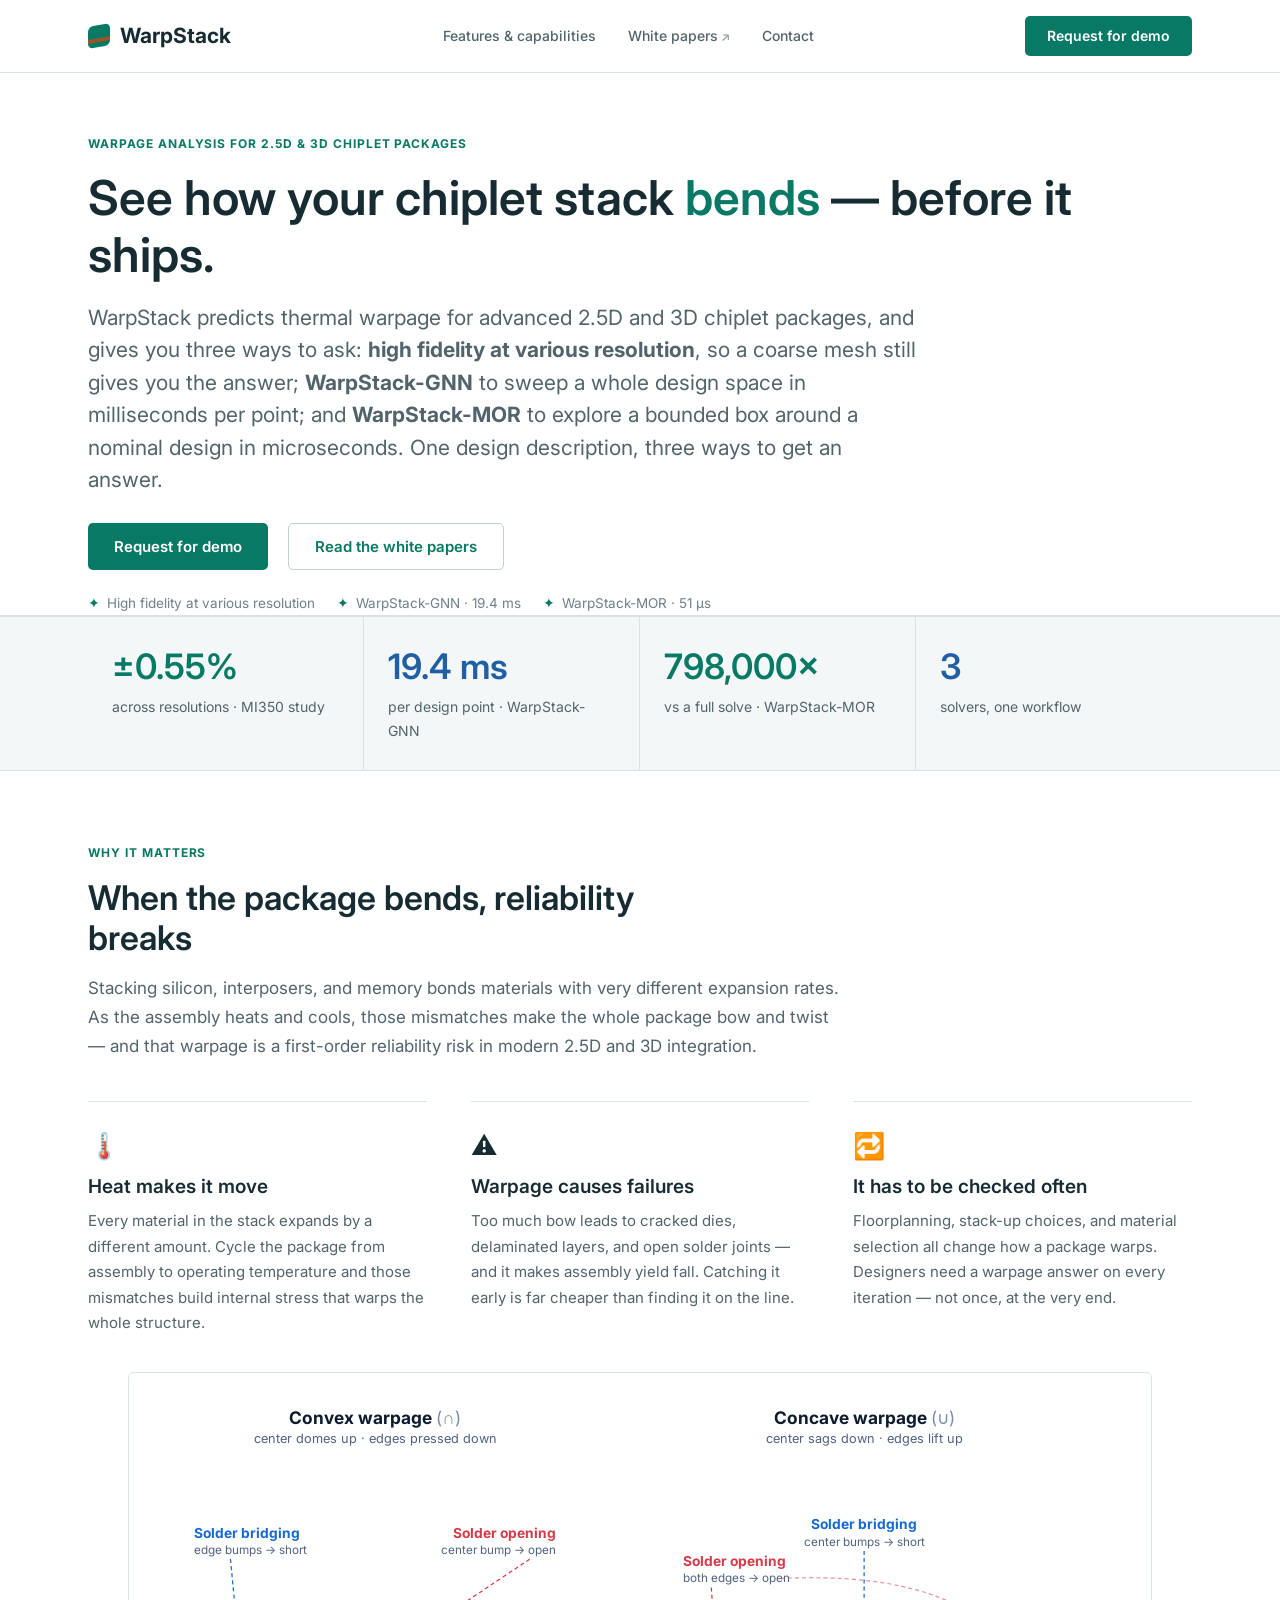
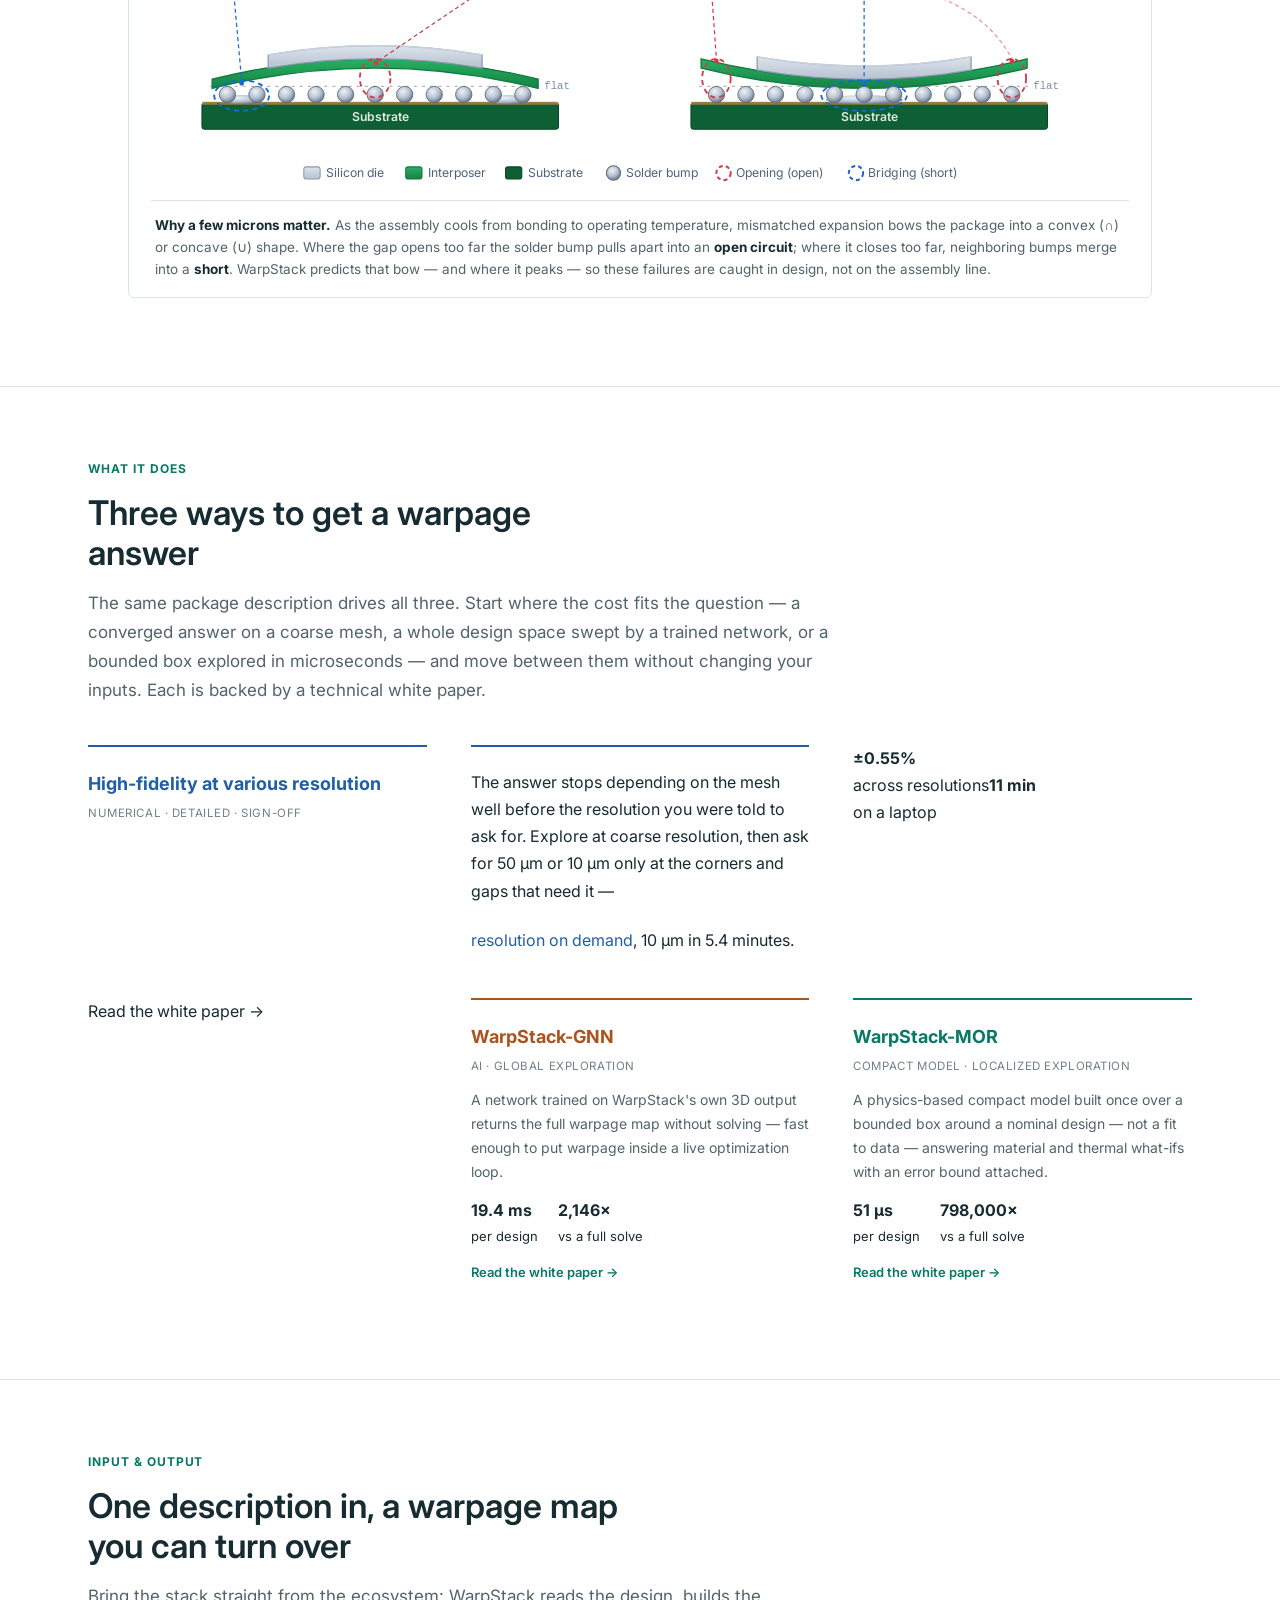
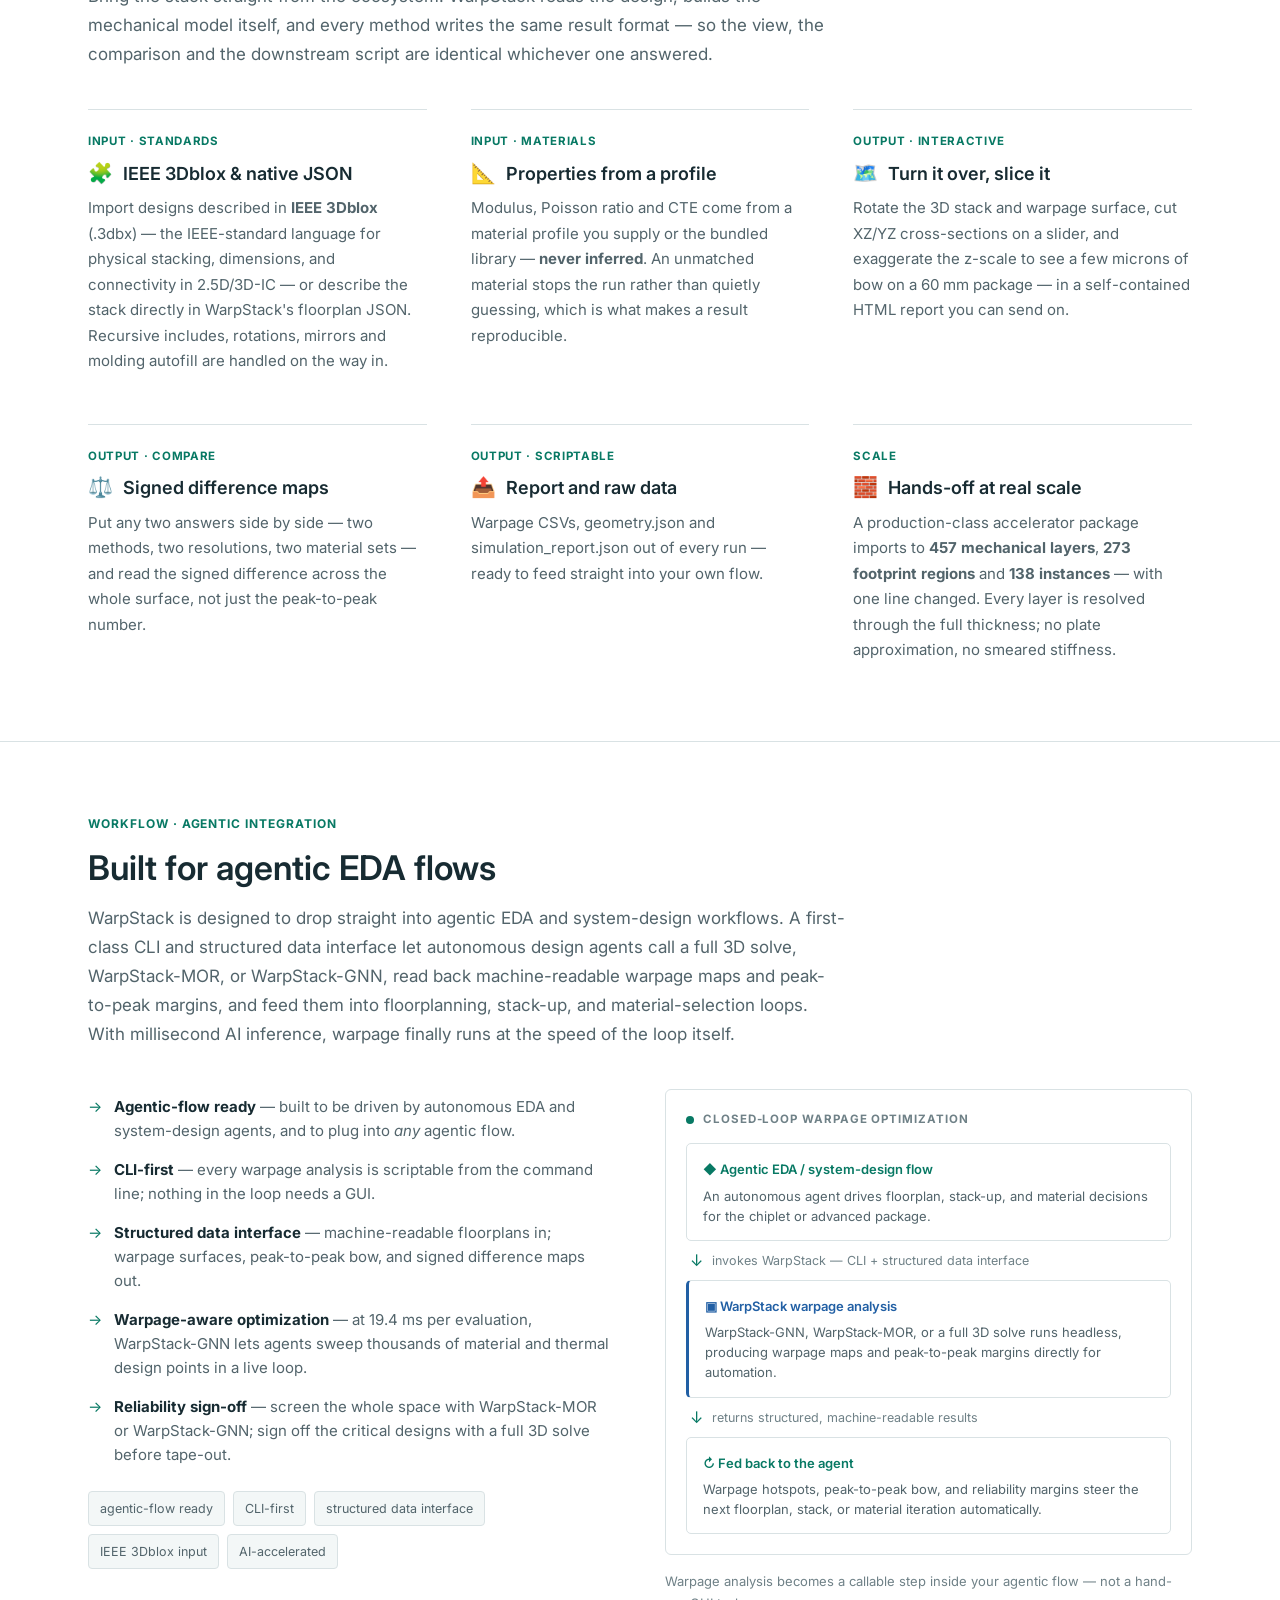
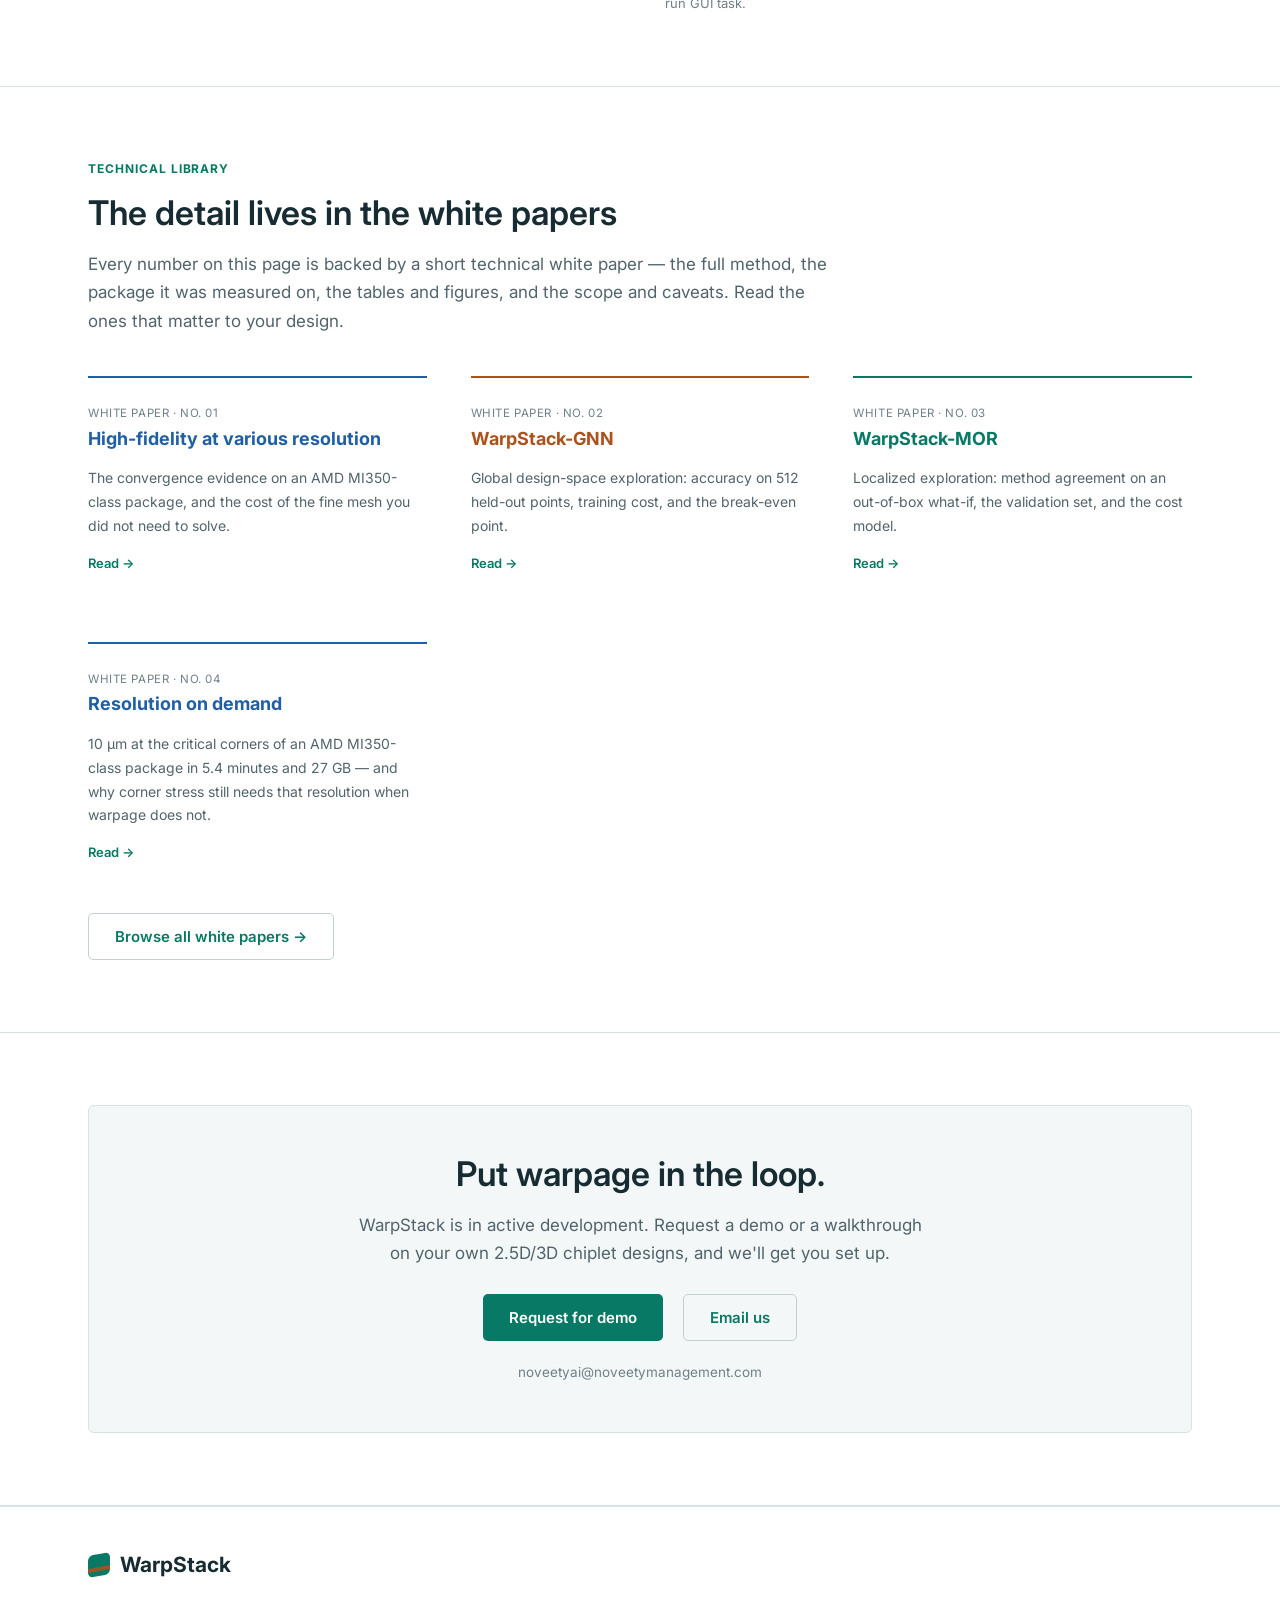
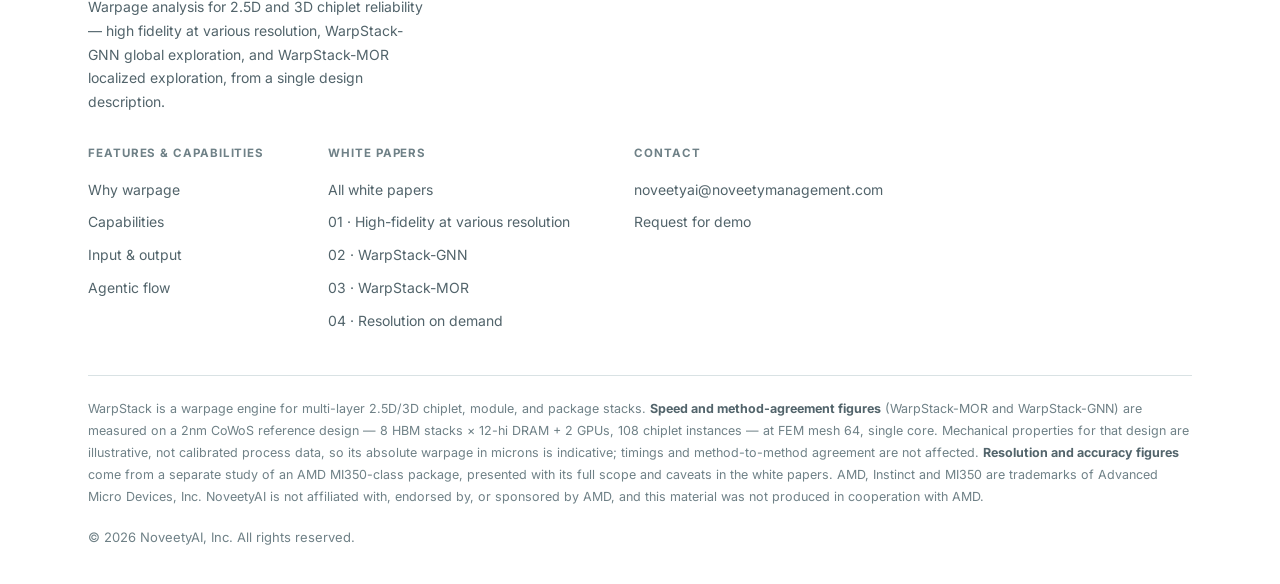
==== commit 69349ceb: "Add white paper 04: resolution on demand (MI350, 50 um / 10 um) New whitepaper-apr.html with wall ti" ====
--- a/index.html
+++ b/index.html
@@ -233,7 +233,7 @@
       <a class="solver acc reveal" href="whitepaper-resolution.html">
         <div class="nm">High-fidelity at various resolution</div>
         <div class="role">numerical · detailed · sign-off</div>
-        <p>The answer stops depending on the mesh well before the resolution you were told to ask for. Explore at coarse resolution, commit to a fine localized analysis only where it earns its cost.</p>
+        <p>The answer stops depending on the mesh well before the resolution you were told to ask for. Explore at coarse resolution, then ask for 50 µm or 10 µm only at the corners and gaps that need it — <a href="whitepaper-apr.html" style="color:var(--blue)">resolution on demand</a>, 10 µm in 5.4 minutes.</p>
         <div class="kv"><span><b>±0.55%</b><br>across resolutions</span><span><b>11 min</b><br>on a laptop</span></div>
         <span class="go">Read the white paper →</span>
       </a>
@@ -374,6 +374,12 @@
         <p>Localized exploration: method agreement on an out-of-box what-if, the validation set, and the cost model.</p>
         <span class="go">Read →</span>
       </a>
+      <a class="solver acc reveal" href="whitepaper-apr.html">
+        <div class="role">White paper · No. 04</div>
+        <div class="nm">Resolution on demand</div>
+        <p>10 µm at the critical corners of an AMD MI350-class package in 5.4 minutes and 27 GB — and why corner stress still needs that resolution when warpage does not.</p>
+        <span class="go">Read →</span>
+      </a>
     </div>
     <div style="margin-top:26px">
       <a class="btn btn-ghost btn-lg" href="whitepapers.html">Browse all white papers →</a>
@@ -418,6 +424,7 @@
           <a href="whitepaper-resolution.html">01 · High-fidelity at various resolution</a>
           <a href="whitepaper-gnn.html">02 · WarpStack-GNN</a>
           <a href="whitepaper-mor.html">03 · WarpStack-MOR</a>
+          <a href="whitepaper-apr.html">04 · Resolution on demand</a>
         </div>
         <div class="foot-col">
           <h5>Contact</h5>
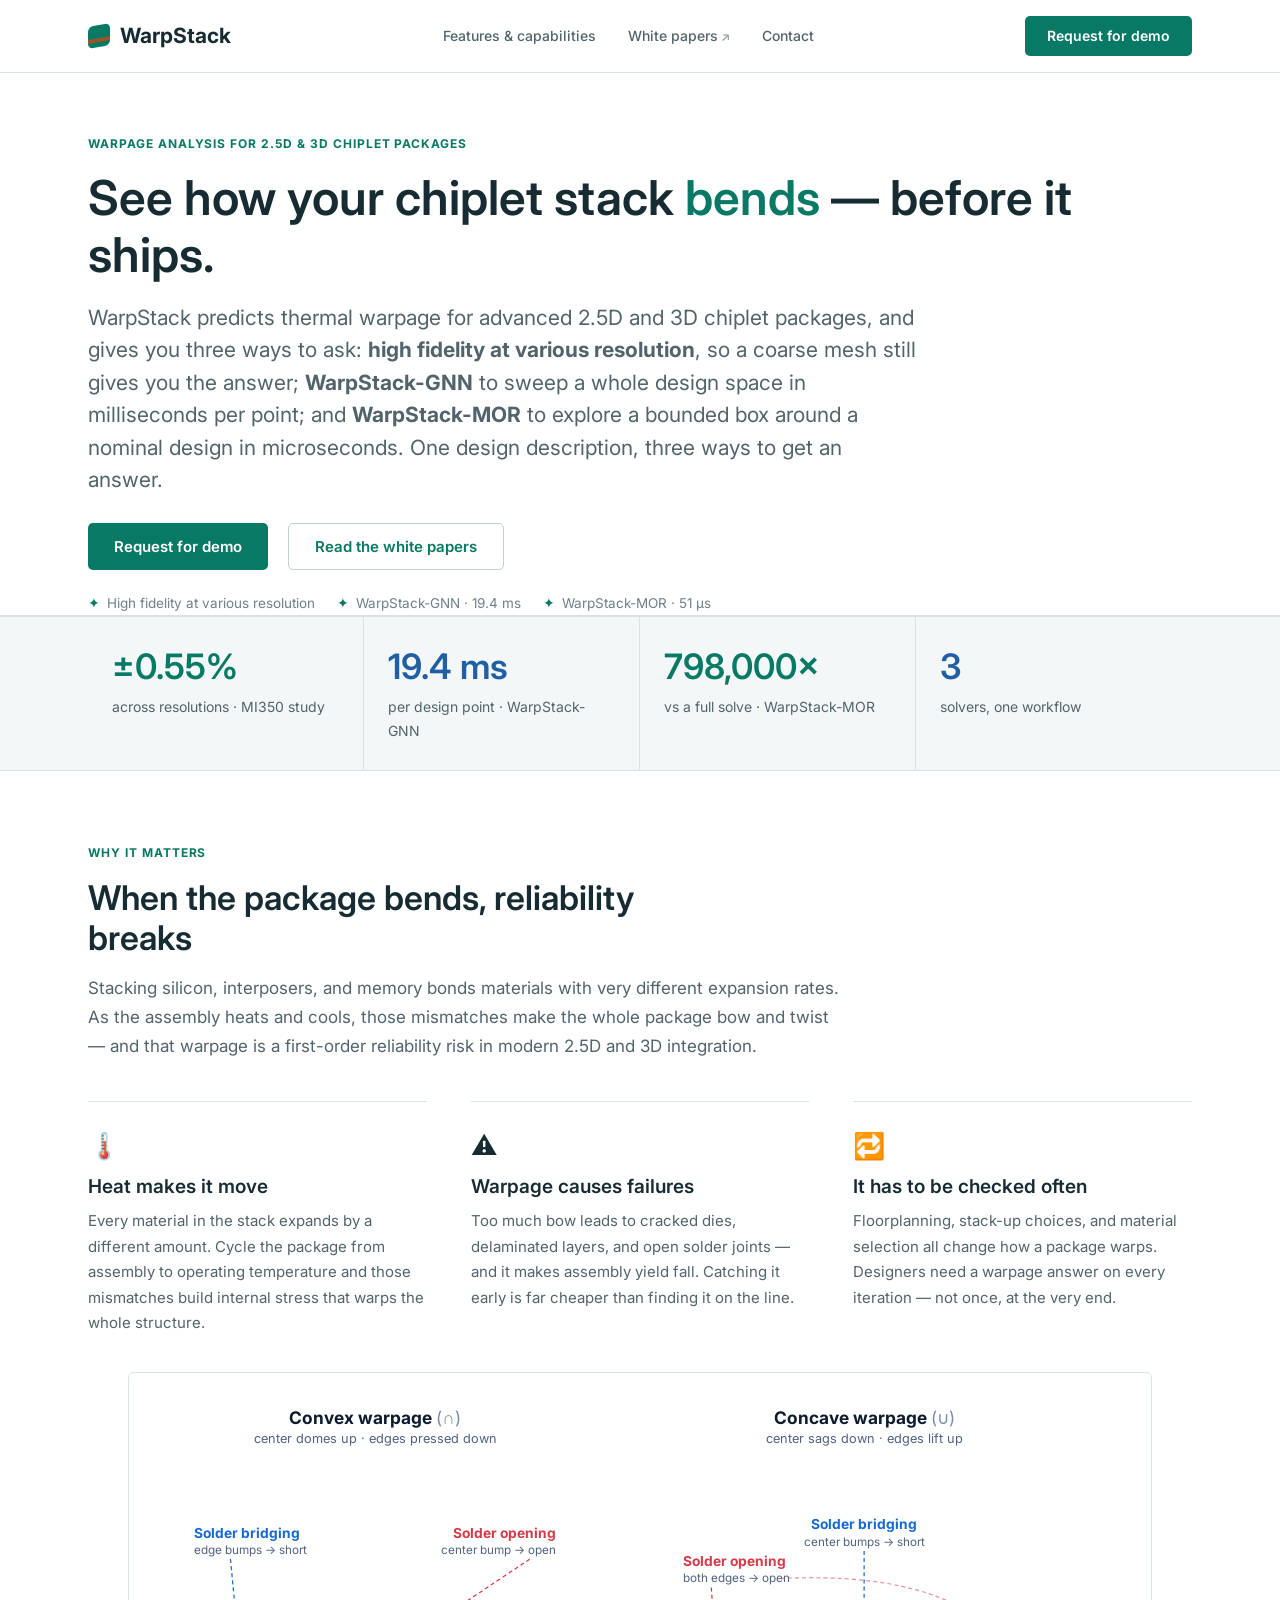
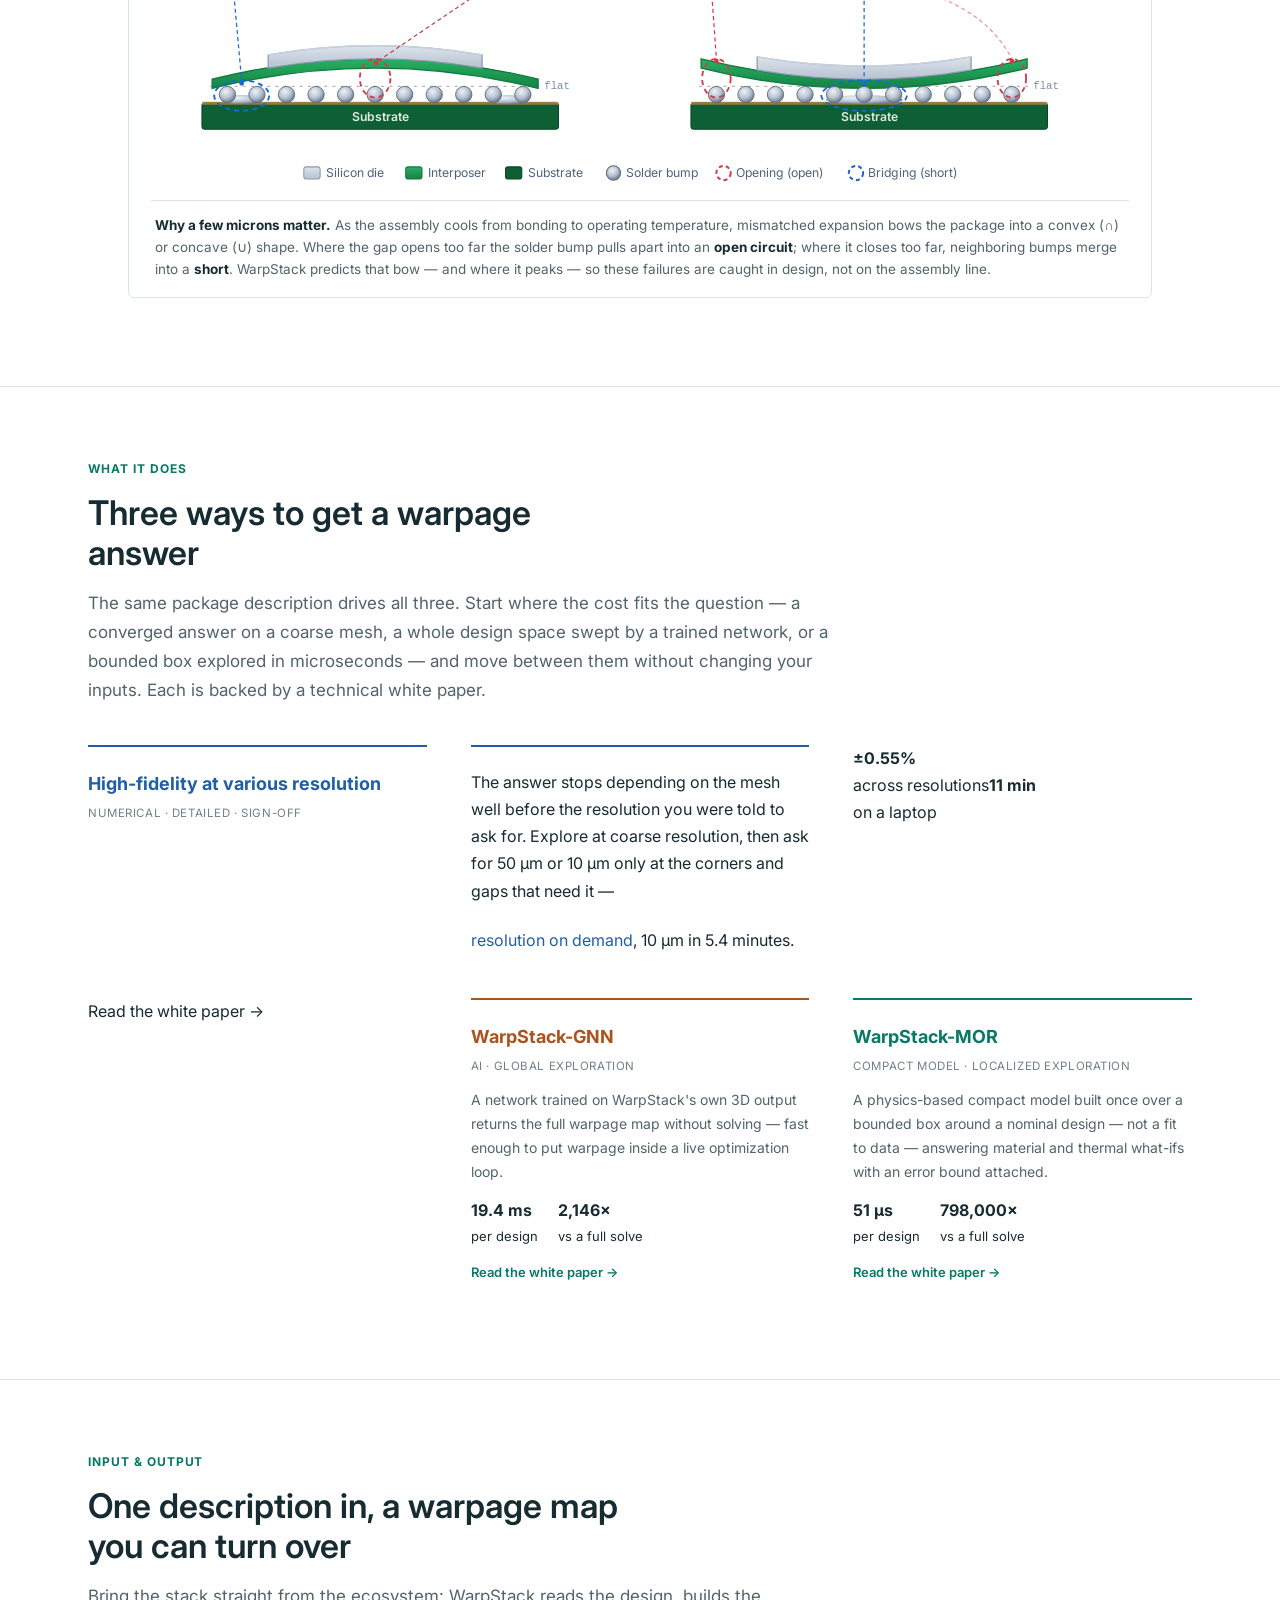
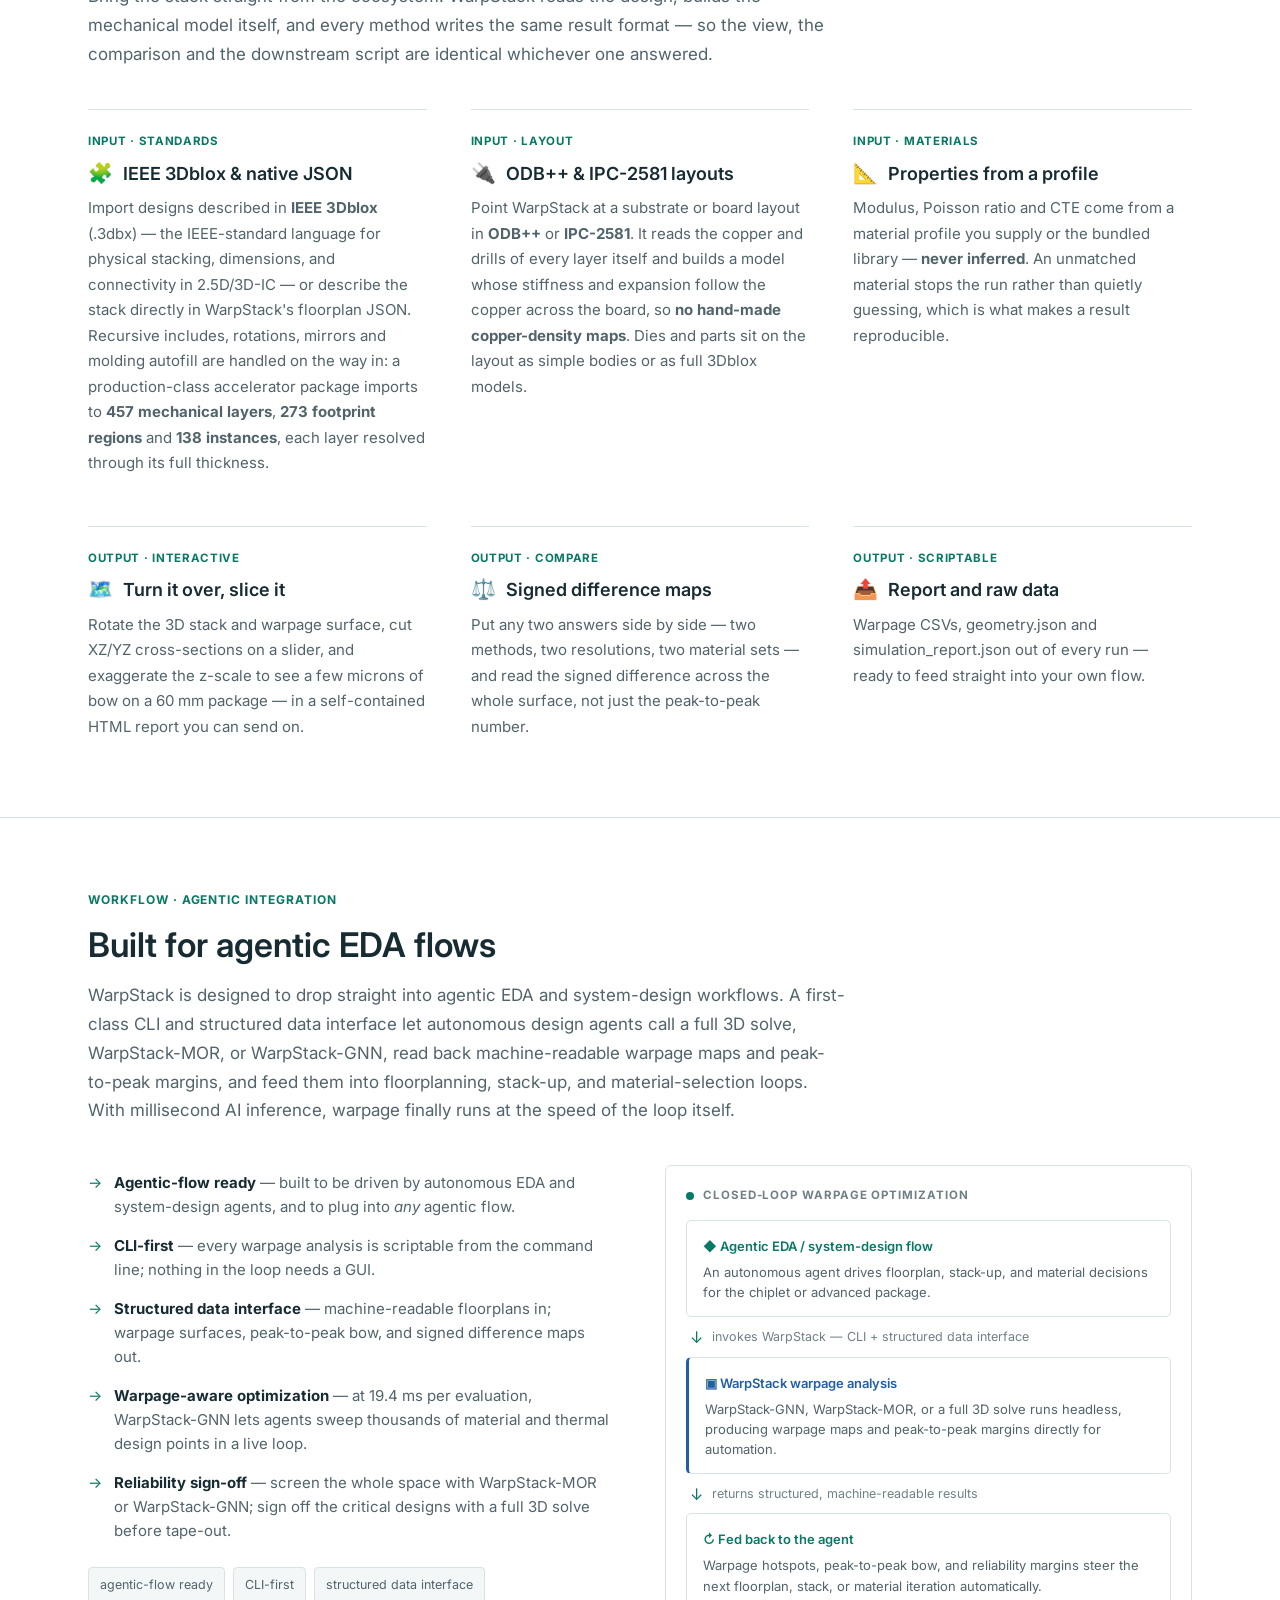
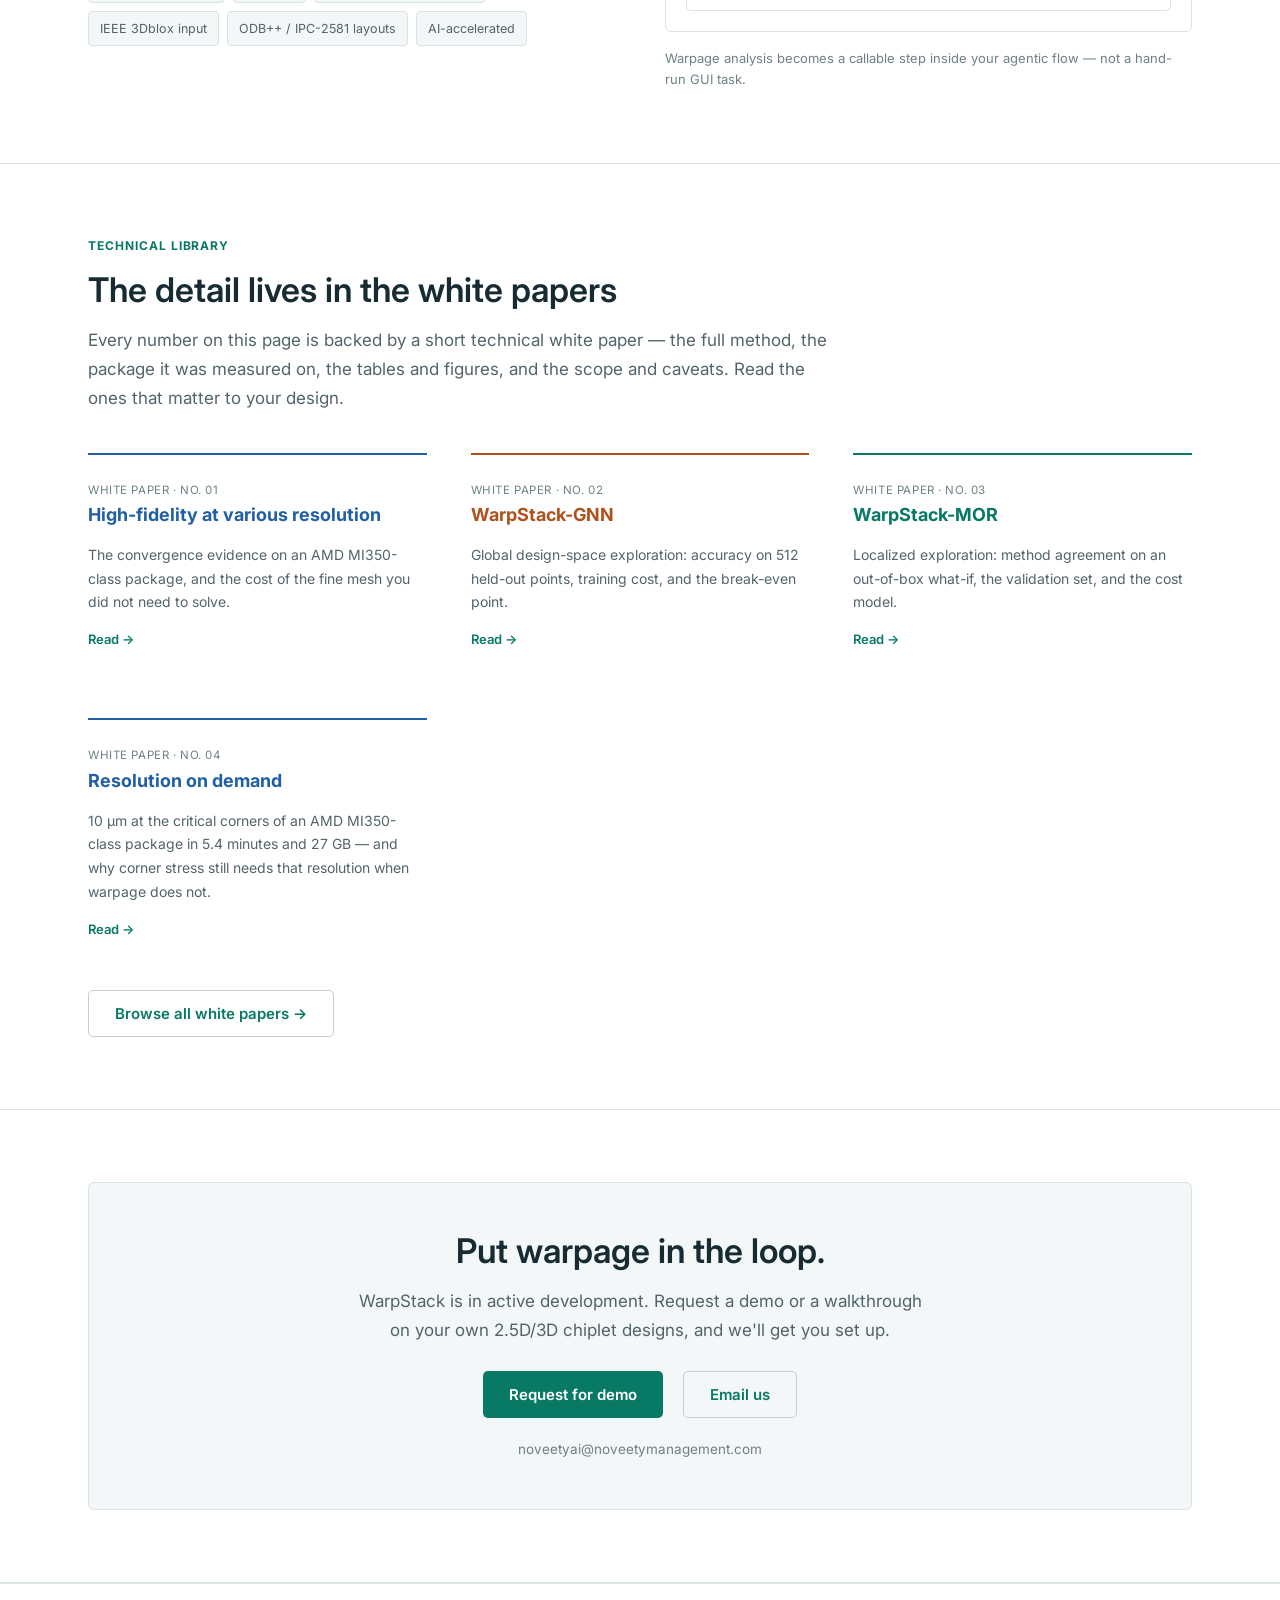
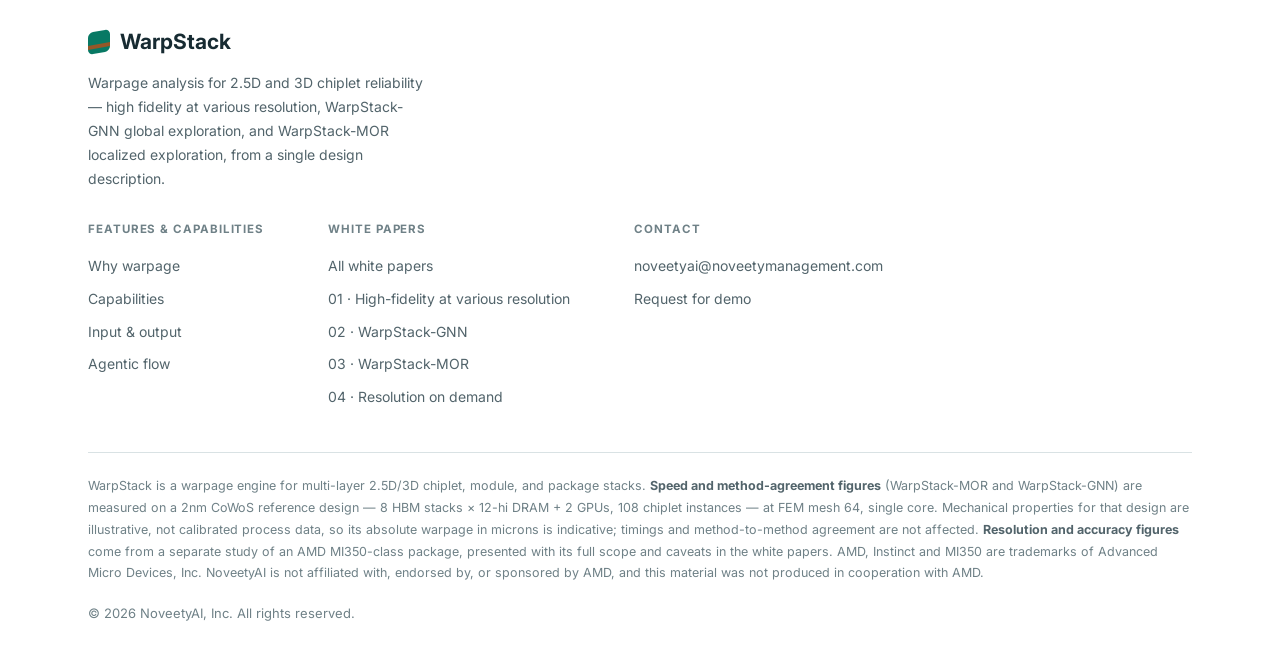
==== commit f9cc2d4d: "Add ODB++ / IPC-2581 layout input to the features page Co-Authored-By: Claude Opus 5.5 <noreply@anth" ====
--- a/index.html
+++ b/index.html
@@ -4,7 +4,7 @@
 <meta charset="UTF-8" />
 <meta name="viewport" content="width=device-width, initial-scale=1.0" />
 <title>WarpStack — Warpage Analysis for 2.5D/3D Chiplet Packages</title>
-<meta name="description" content="WarpStack predicts thermal warpage for 2.5D and 3D chiplet packages: high fidelity at various resolution for trustworthy answers without a fine mesh, WarpStack-GNN for global design-space exploration in milliseconds, and WarpStack-MOR for localized exploration in microseconds. IEEE 3Dblox in, interactive 2D/3D warpage maps out." />
+<meta name="description" content="WarpStack predicts thermal warpage for 2.5D and 3D chiplet packages: high fidelity at various resolution for trustworthy answers without a fine mesh, WarpStack-GNN for global design-space exploration in milliseconds, and WarpStack-MOR for localized exploration in microseconds. IEEE 3Dblox, ODB++ and IPC-2581 in, interactive 2D/3D warpage maps out." />
 <meta property="og:title" content="WarpStack — Warpage Analysis for 2.5D/3D Chiplet Packages" />
 <meta property="og:description" content="High fidelity at various resolution, WarpStack-GNN global exploration at 19.4 ms per design point, and WarpStack-MOR localized exploration at 51 µs — one engine, one design description." />
 <meta property="og:type" content="website" />
@@ -267,7 +267,12 @@
       <div class="feat reveal">
         <div class="tag">INPUT · STANDARDS</div>
         <h3><span class="emoji">🧩</span> IEEE 3Dblox &amp; native JSON</h3>
-        <p>Import designs described in <b>IEEE 3Dblox</b> (<span class="mono">.3dbx</span>) — the IEEE-standard language for physical stacking, dimensions, and connectivity in 2.5D/3D-IC — or describe the stack directly in WarpStack's floorplan JSON. Recursive includes, rotations, mirrors and molding autofill are handled on the way in.</p>
+        <p>Import designs described in <b>IEEE 3Dblox</b> (<span class="mono">.3dbx</span>) — the IEEE-standard language for physical stacking, dimensions, and connectivity in 2.5D/3D-IC — or describe the stack directly in WarpStack's floorplan JSON. Recursive includes, rotations, mirrors and molding autofill are handled on the way in: a production-class accelerator package imports to <b>457 mechanical layers</b>, <b>273 footprint regions</b> and <b>138 instances</b>, each layer resolved through its full thickness.</p>
+      </div>
+      <div class="feat reveal">
+        <div class="tag">INPUT · LAYOUT</div>
+        <h3><span class="emoji">🔌</span> ODB++ &amp; IPC-2581 layouts</h3>
+        <p>Point WarpStack at a substrate or board layout in <b>ODB++</b> or <b>IPC-2581</b>. It reads the copper and drills of every layer itself and builds a model whose stiffness and expansion follow the copper across the board, so <b>no hand-made copper-density maps</b>. Dies and parts sit on the layout as simple bodies or as full 3Dblox models.</p>
       </div>
       <div class="feat reveal">
         <div class="tag">INPUT · MATERIALS</div>
@@ -288,11 +293,6 @@
         <div class="tag">OUTPUT · SCRIPTABLE</div>
         <h3><span class="emoji">📤</span> Report and raw data</h3>
         <p>Warpage CSVs, <span class="mono">geometry.json</span> and <span class="mono">simulation_report.json</span> out of every run — ready to feed straight into your own flow.</p>
-      </div>
-      <div class="feat reveal">
-        <div class="tag">SCALE</div>
-        <h3><span class="emoji">🧱</span> Hands-off at real scale</h3>
-        <p>A production-class accelerator package imports to <b>457 mechanical layers</b>, <b>273 footprint regions</b> and <b>138 instances</b> — with one line changed. Every layer is resolved through the full thickness; no plate approximation, no smeared stiffness.</p>
       </div>
     </div>
   </div>
@@ -320,6 +320,7 @@
           <span class="chip">CLI-first</span>
           <span class="chip">structured data interface</span>
           <span class="chip">IEEE 3Dblox input</span>
+          <span class="chip">ODB++ / IPC-2581 layouts</span>
           <span class="chip">AI-accelerated</span>
         </div>
       </div>
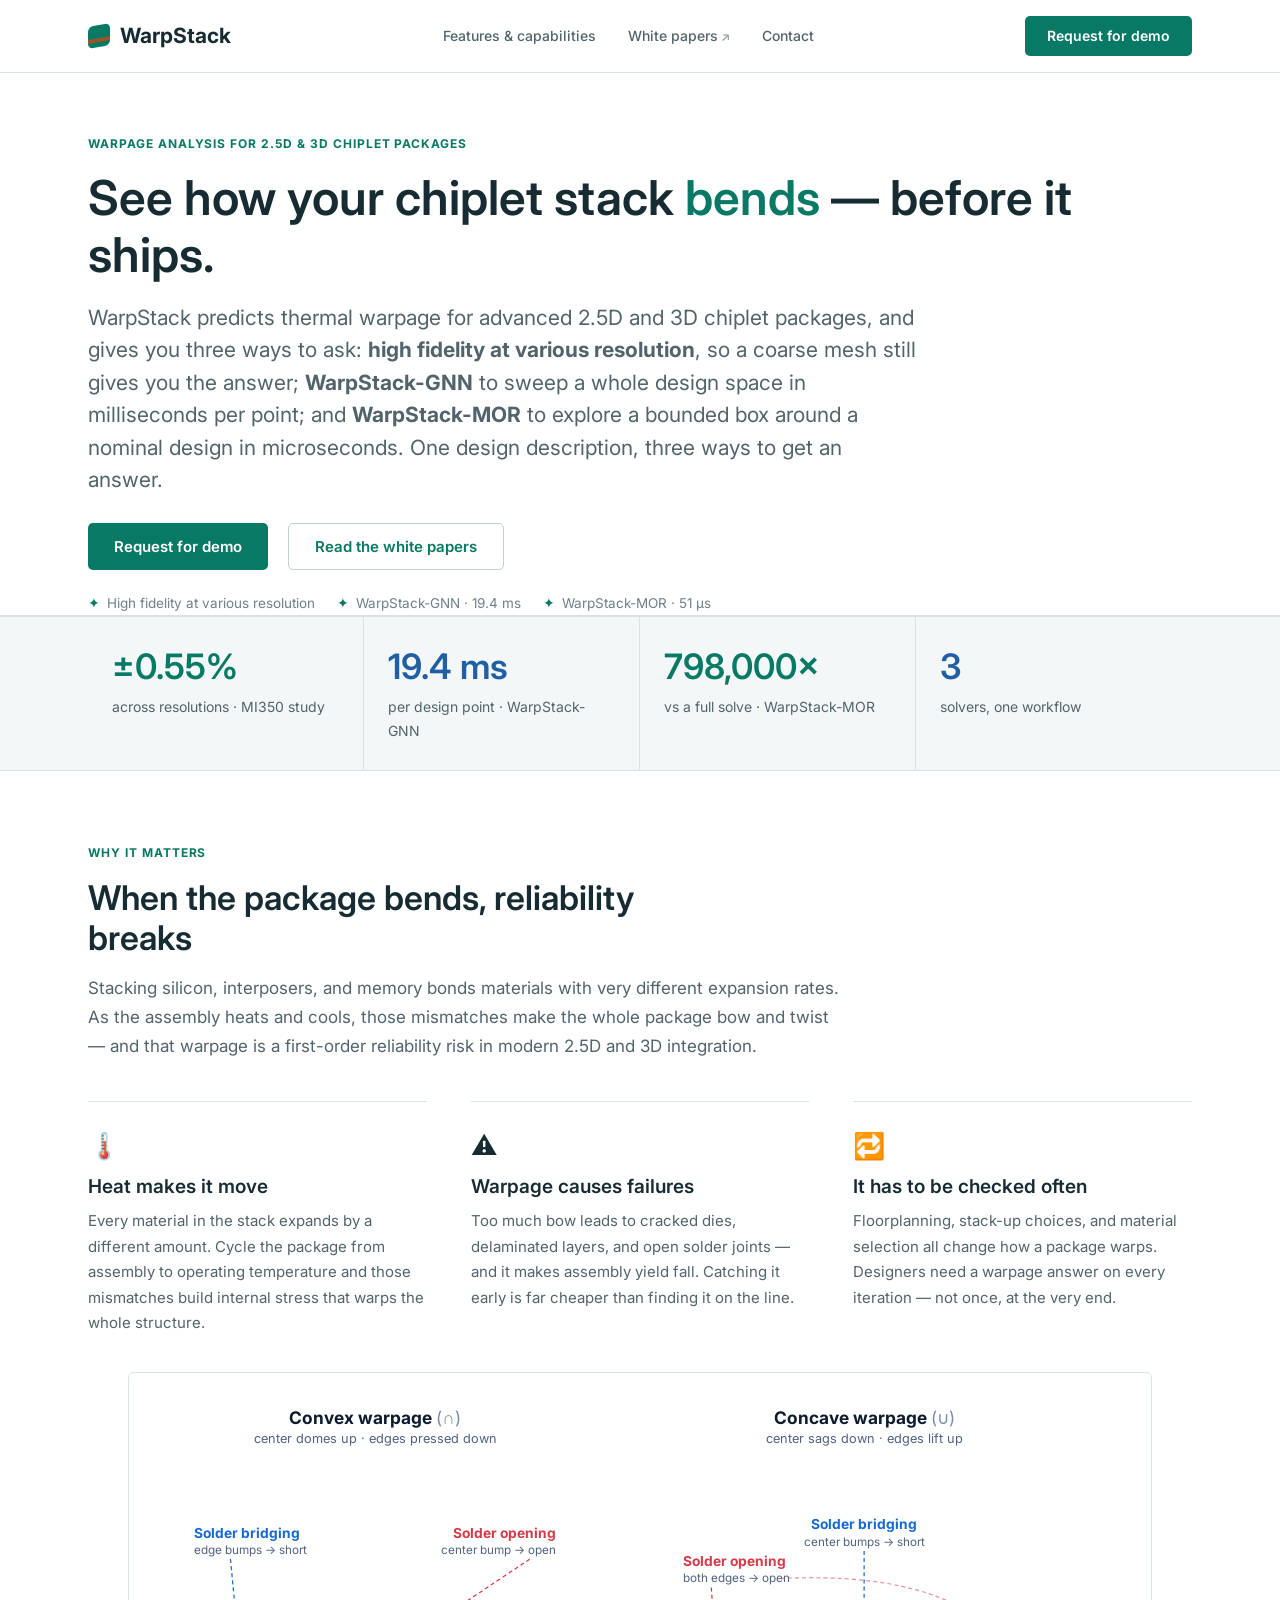
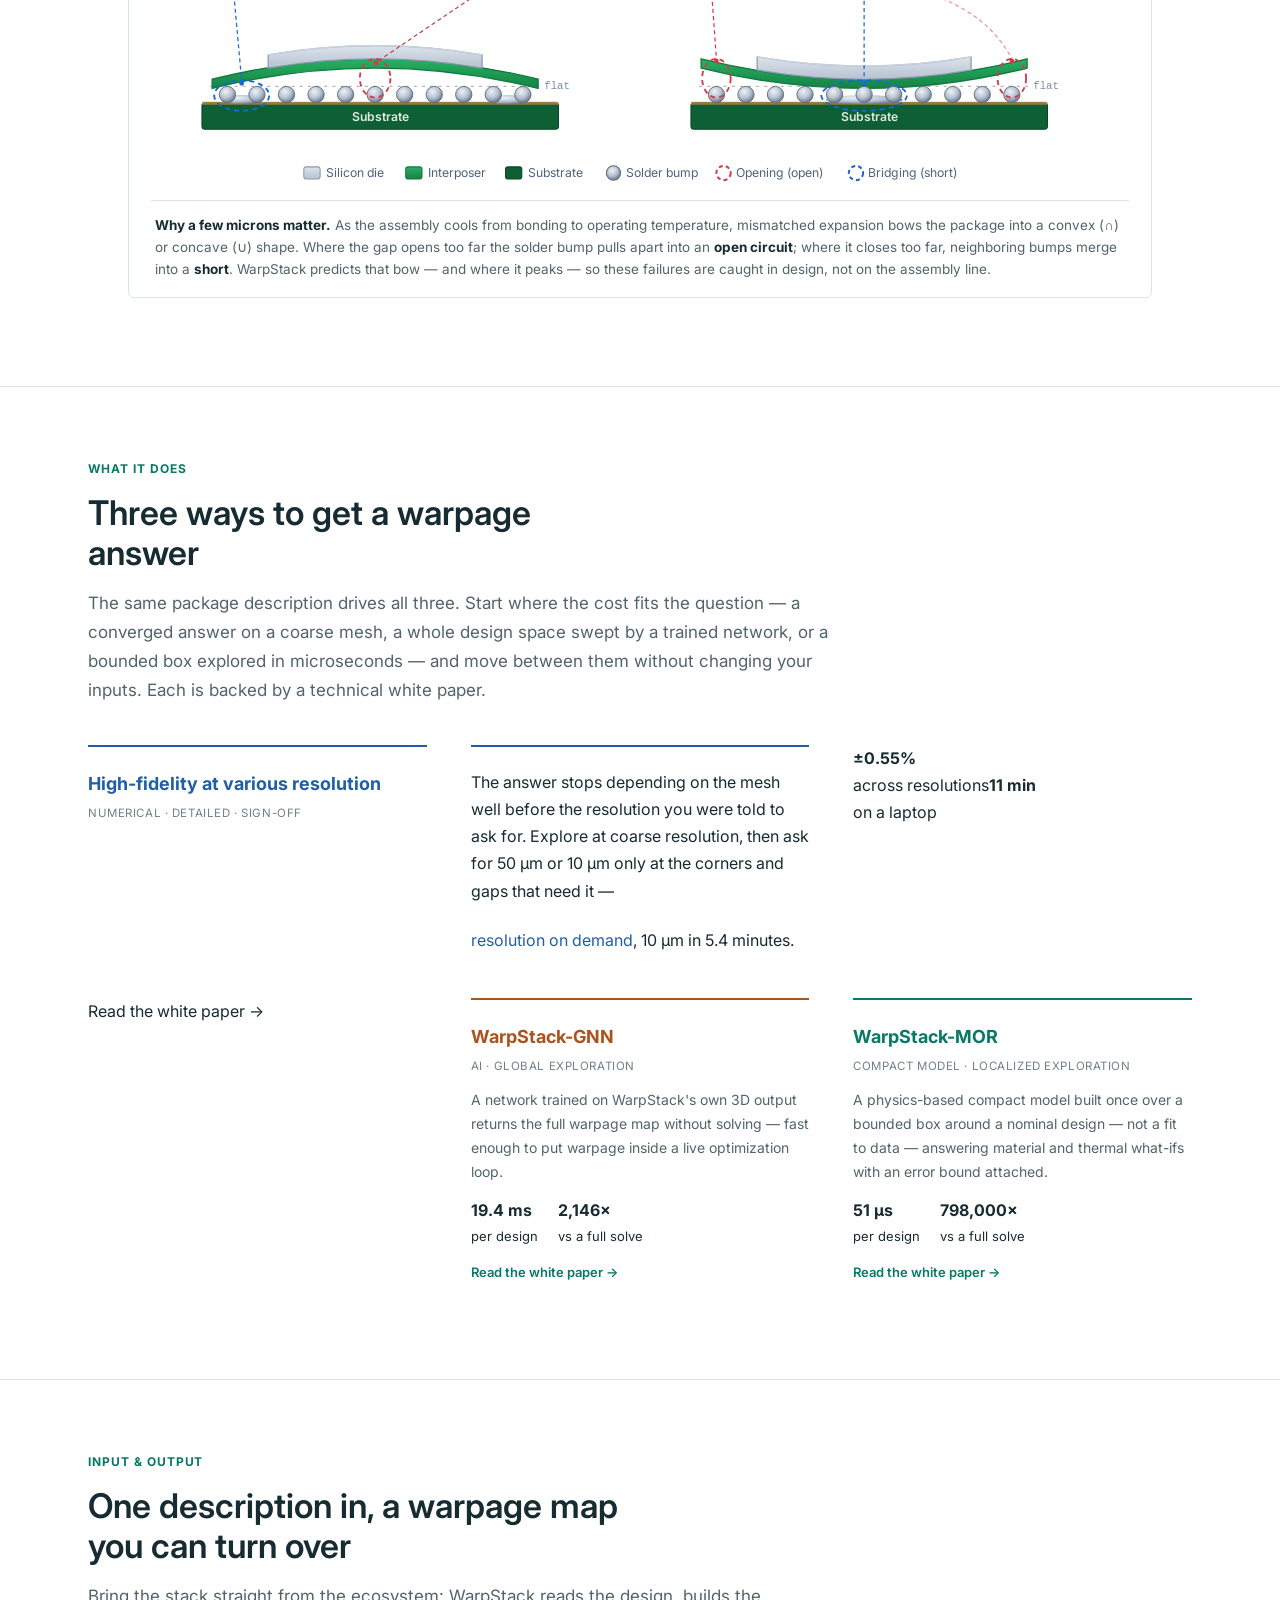
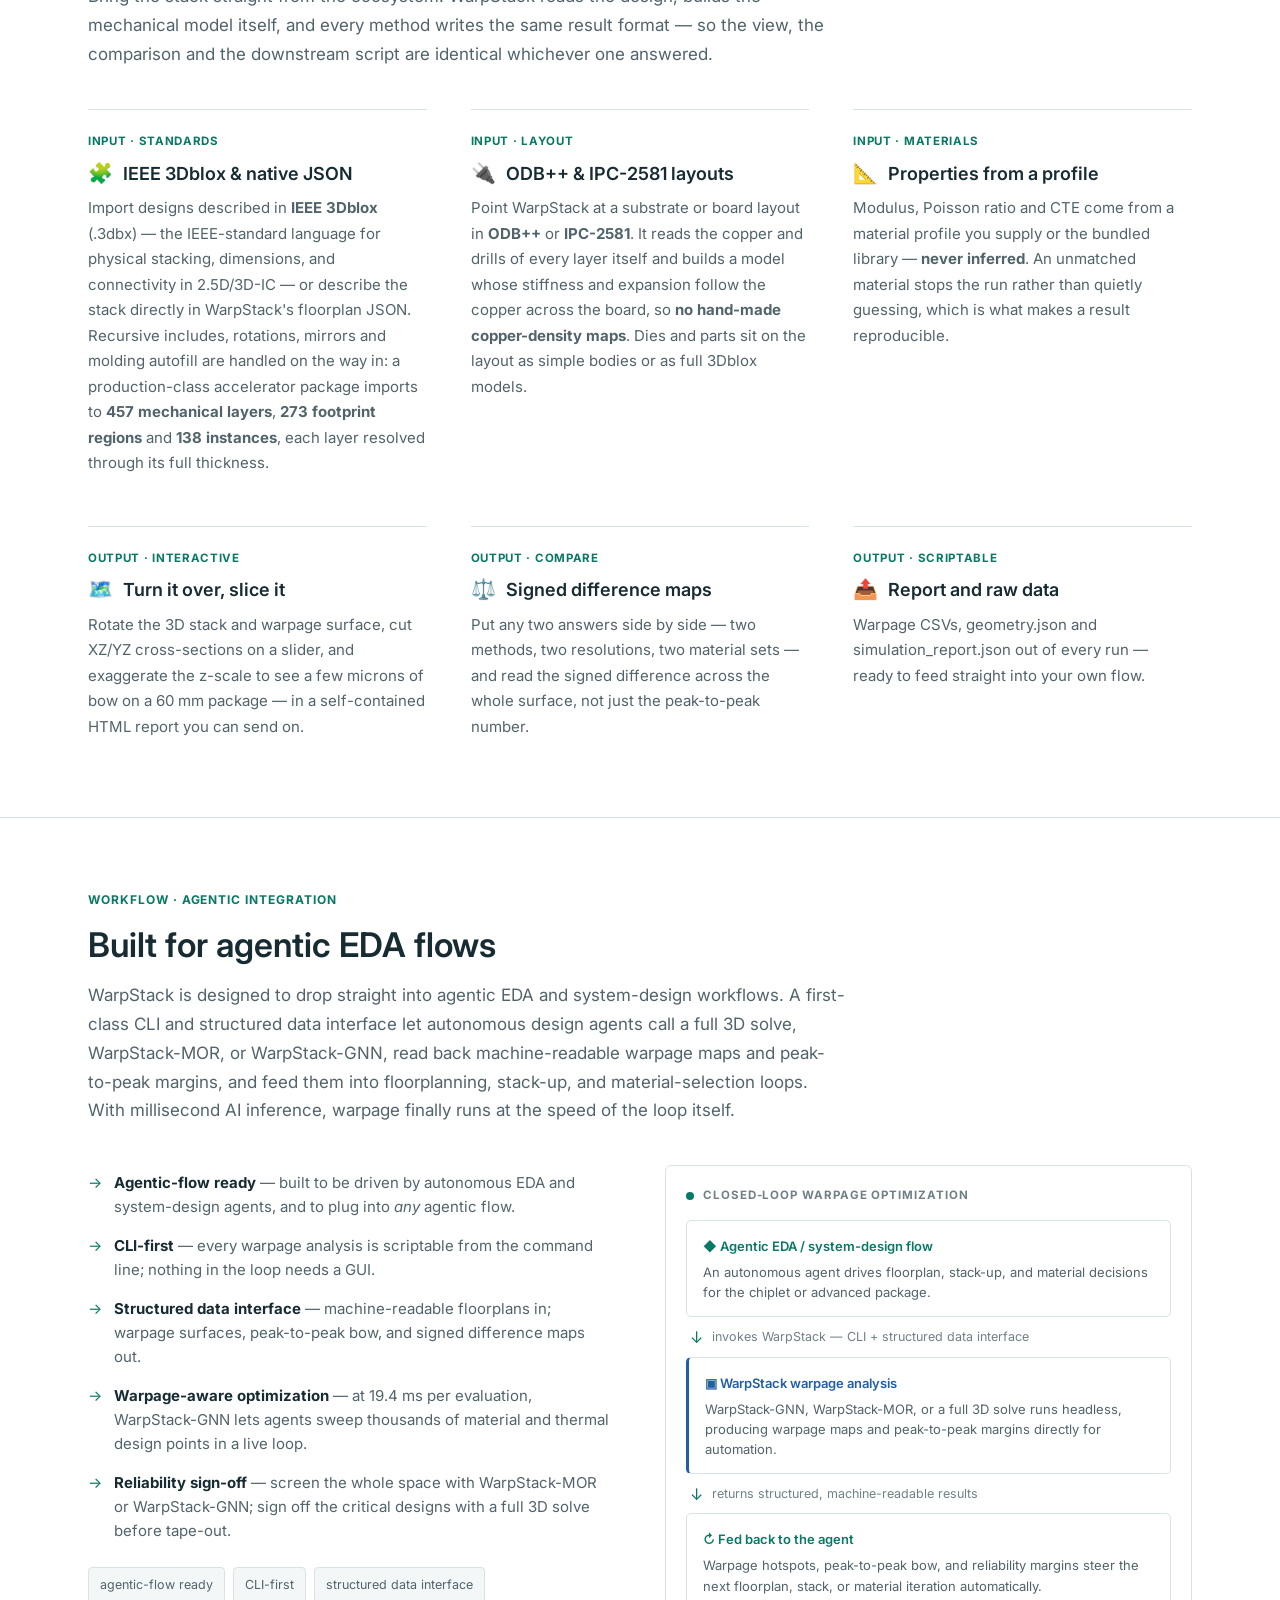
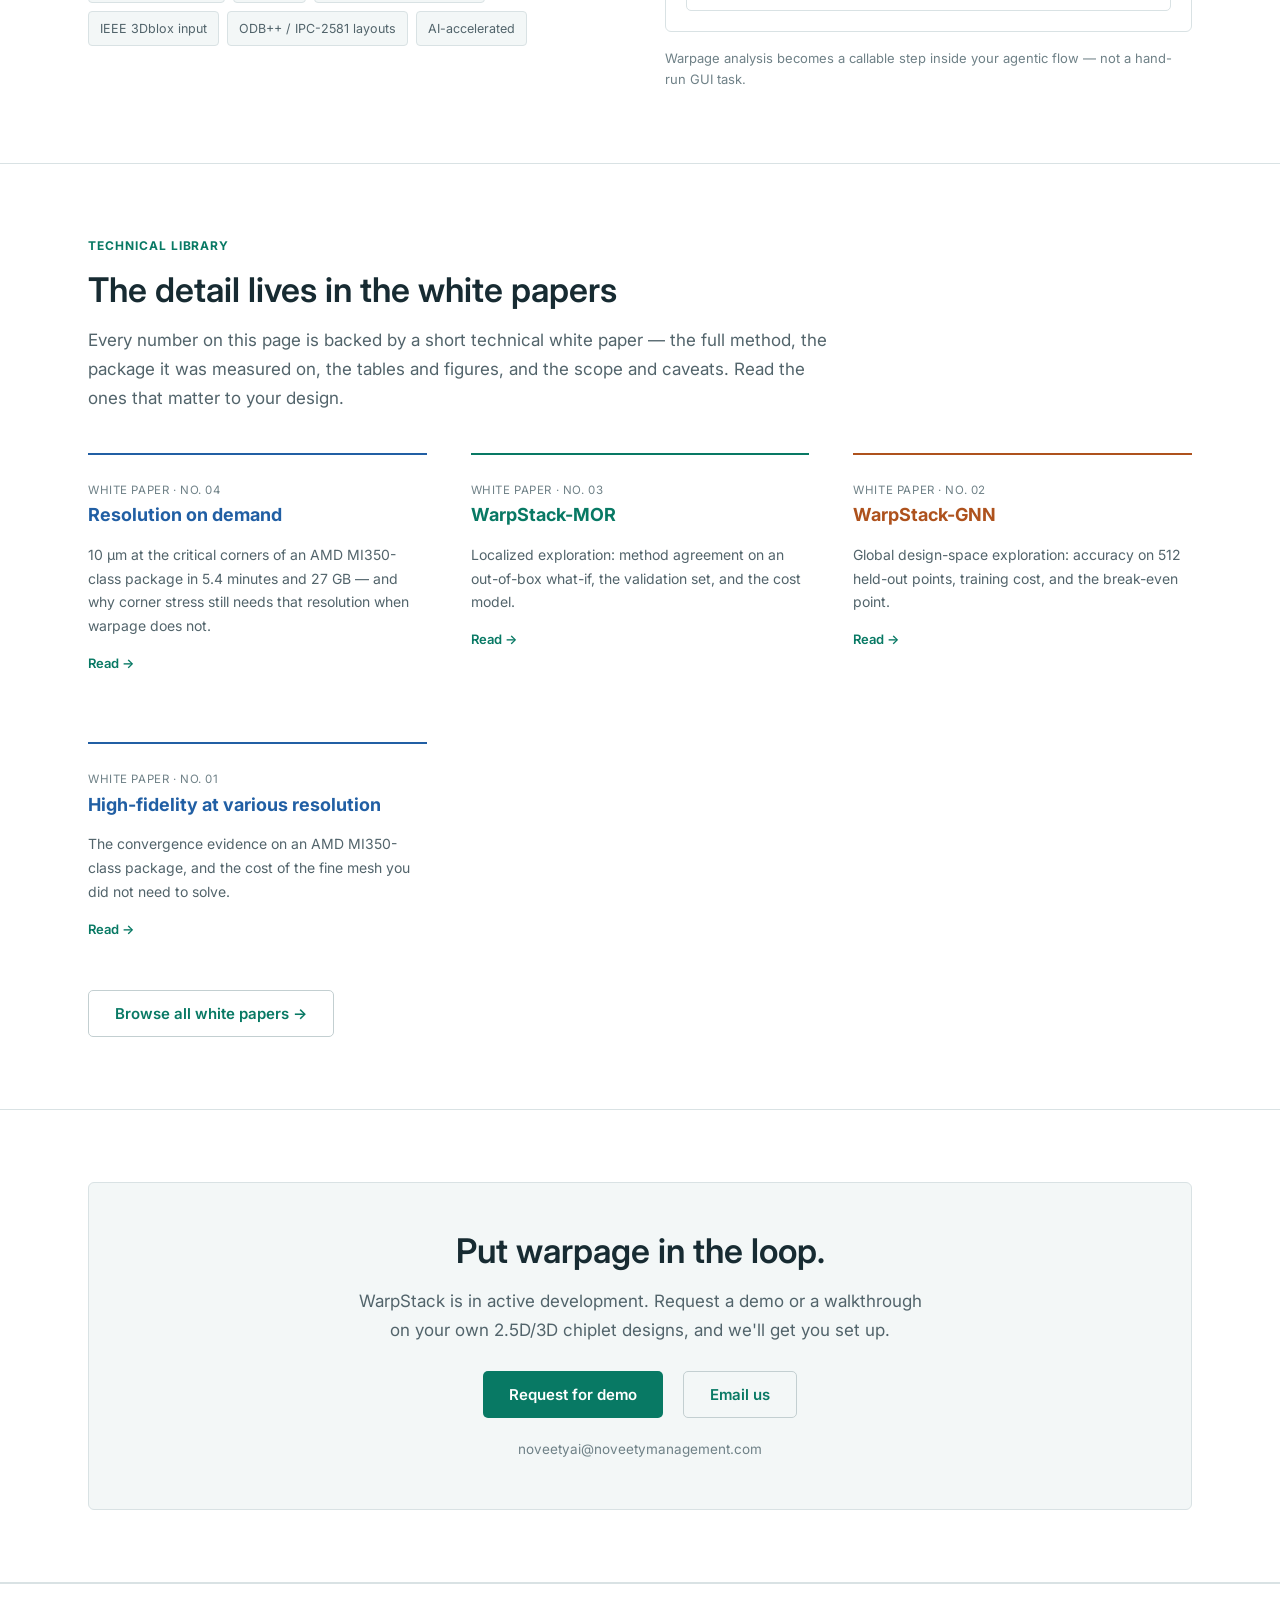
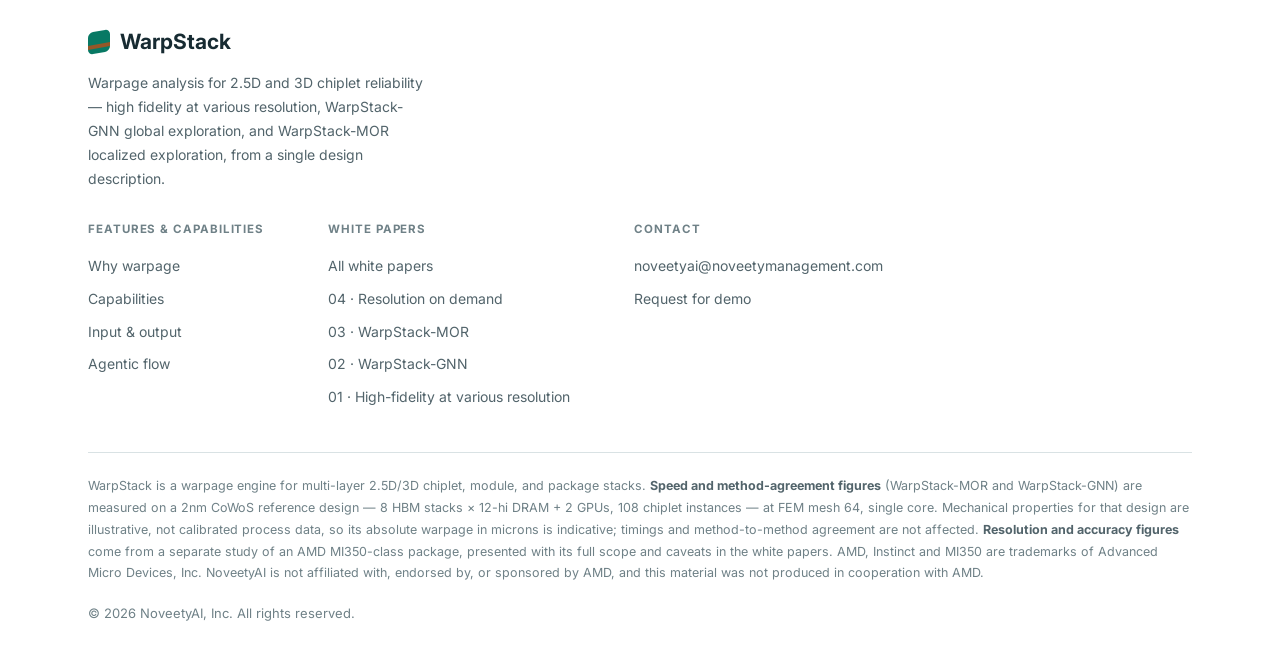
==== commit 329f5fa5: "List white papers newest first Co-Authored-By: Claude Opus 5.5 <noreply@anthropic.com> Claude-Sessio" ====
--- a/index.html
+++ b/index.html
@@ -357,10 +357,16 @@
       <p>Every number on this page is backed by a short technical white paper — the full method, the package it was measured on, the tables and figures, and the scope and caveats. Read the ones that matter to your design.</p>
     </div>
     <div class="cards-3">
-      <a class="solver acc reveal" href="whitepaper-resolution.html">
-        <div class="role">White paper · No. 01</div>
-        <div class="nm">High-fidelity at various resolution</div>
-        <p>The convergence evidence on an AMD MI350-class package, and the cost of the fine mesh you did not need to solve.</p>
+      <a class="solver acc reveal" href="whitepaper-apr.html">
+        <div class="role">White paper · No. 04</div>
+        <div class="nm">Resolution on demand</div>
+        <p>10 µm at the critical corners of an AMD MI350-class package in 5.4 minutes and 27 GB — and why corner stress still needs that resolution when warpage does not.</p>
+        <span class="go">Read →</span>
+      </a>
+      <a class="solver fast reveal" href="whitepaper-mor.html">
+        <div class="role">White paper · No. 03</div>
+        <div class="nm">WarpStack-MOR</div>
+        <p>Localized exploration: method agreement on an out-of-box what-if, the validation set, and the cost model.</p>
         <span class="go">Read →</span>
       </a>
       <a class="solver ai reveal" href="whitepaper-gnn.html">
@@ -369,16 +375,10 @@
         <p>Global design-space exploration: accuracy on 512 held-out points, training cost, and the break-even point.</p>
         <span class="go">Read →</span>
       </a>
-      <a class="solver fast reveal" href="whitepaper-mor.html">
-        <div class="role">White paper · No. 03</div>
-        <div class="nm">WarpStack-MOR</div>
-        <p>Localized exploration: method agreement on an out-of-box what-if, the validation set, and the cost model.</p>
-        <span class="go">Read →</span>
-      </a>
-      <a class="solver acc reveal" href="whitepaper-apr.html">
-        <div class="role">White paper · No. 04</div>
-        <div class="nm">Resolution on demand</div>
-        <p>10 µm at the critical corners of an AMD MI350-class package in 5.4 minutes and 27 GB — and why corner stress still needs that resolution when warpage does not.</p>
+      <a class="solver acc reveal" href="whitepaper-resolution.html">
+        <div class="role">White paper · No. 01</div>
+        <div class="nm">High-fidelity at various resolution</div>
+        <p>The convergence evidence on an AMD MI350-class package, and the cost of the fine mesh you did not need to solve.</p>
         <span class="go">Read →</span>
       </a>
     </div>
@@ -422,10 +422,10 @@
         <div class="foot-col">
           <h5>White papers</h5>
           <a href="whitepapers.html">All white papers</a>
+          <a href="whitepaper-apr.html">04 · Resolution on demand</a>
+          <a href="whitepaper-mor.html">03 · WarpStack-MOR</a>
+          <a href="whitepaper-gnn.html">02 · WarpStack-GNN</a>
           <a href="whitepaper-resolution.html">01 · High-fidelity at various resolution</a>
-          <a href="whitepaper-gnn.html">02 · WarpStack-GNN</a>
-          <a href="whitepaper-mor.html">03 · WarpStack-MOR</a>
-          <a href="whitepaper-apr.html">04 · Resolution on demand</a>
         </div>
         <div class="foot-col">
           <h5>Contact</h5>
